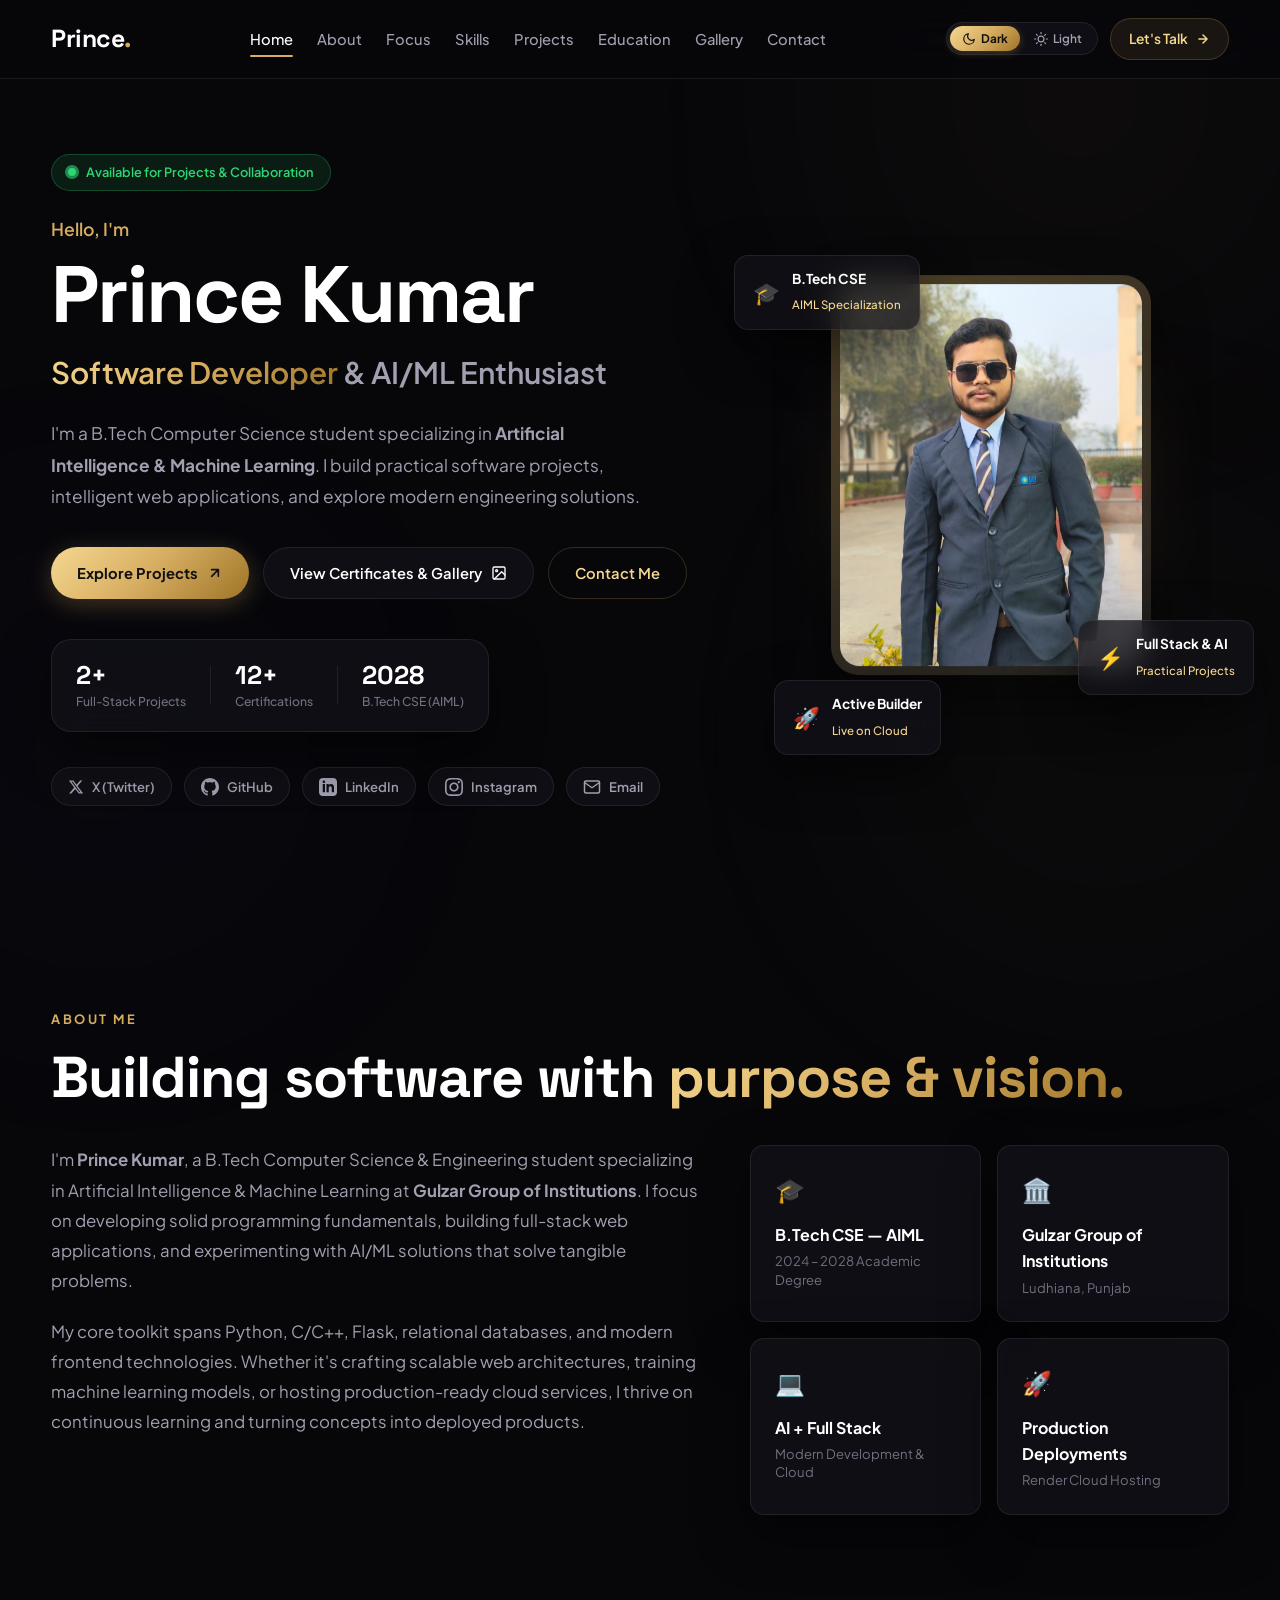
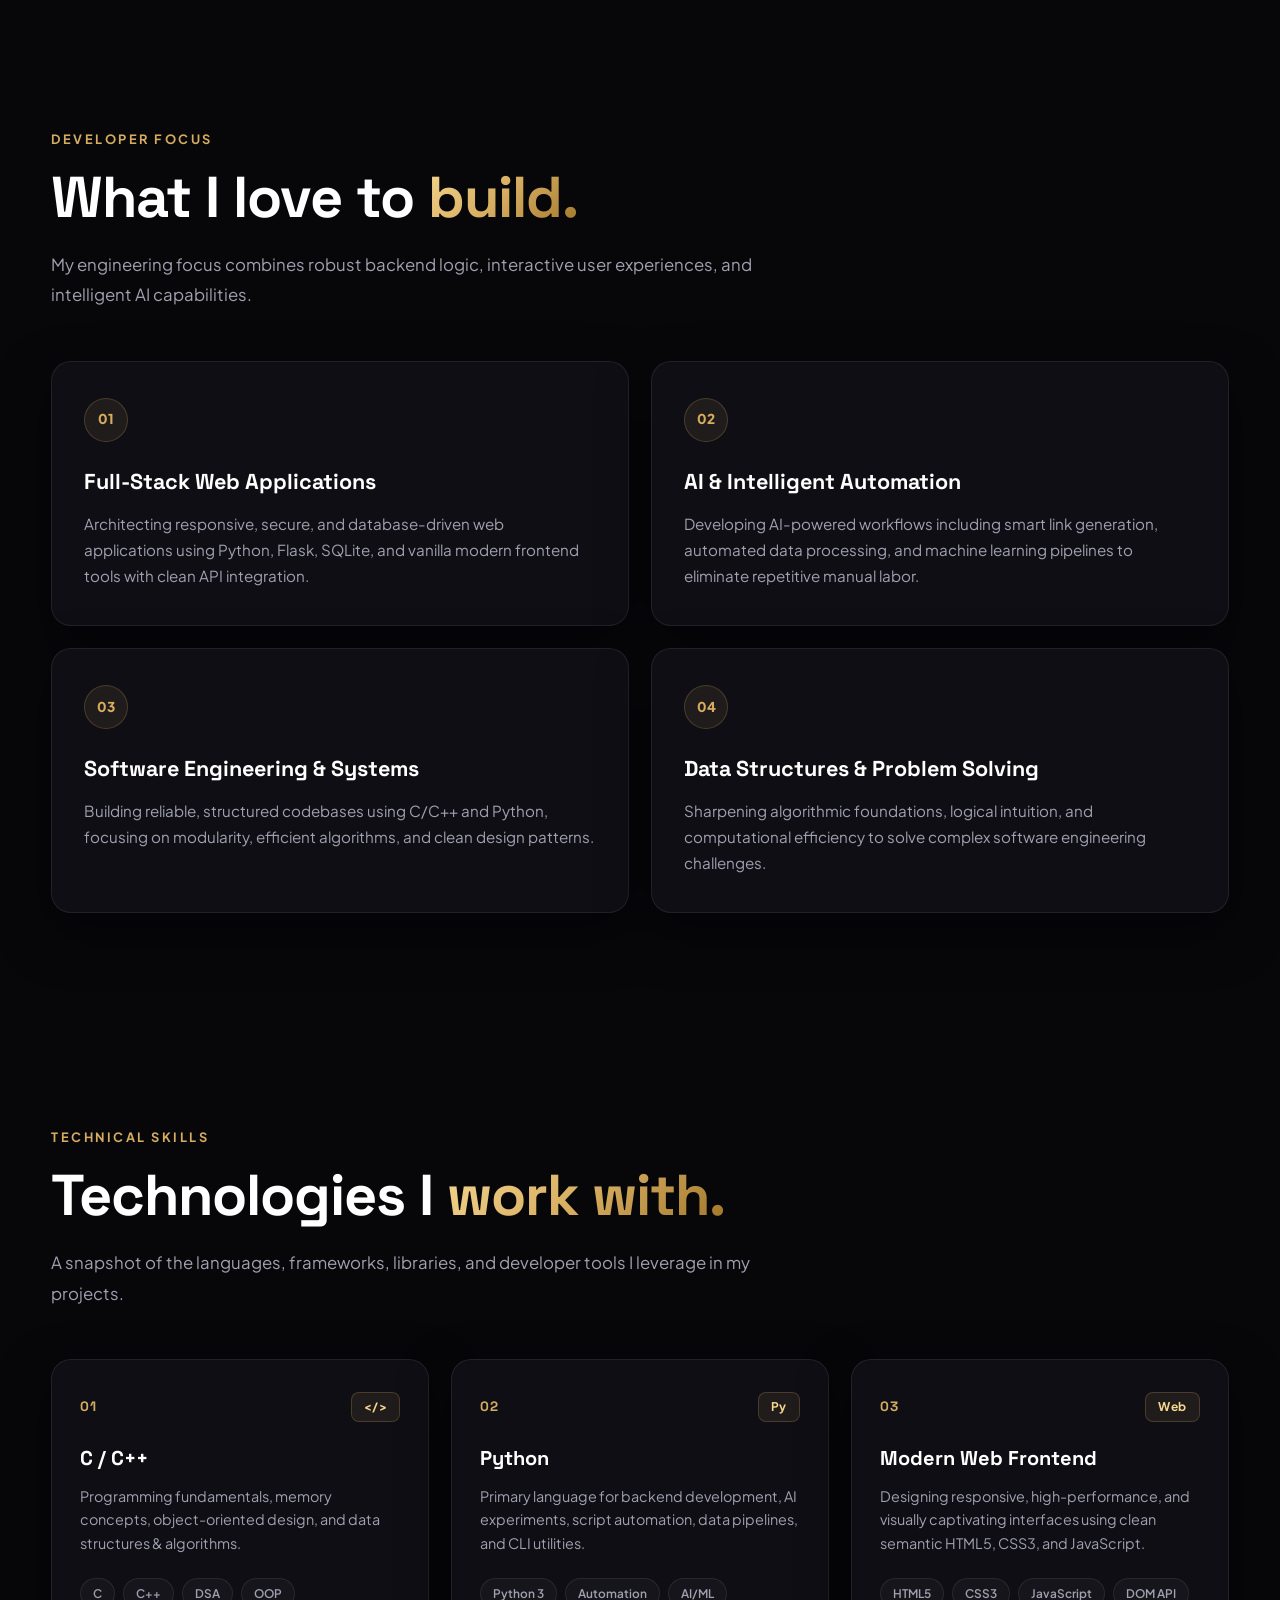
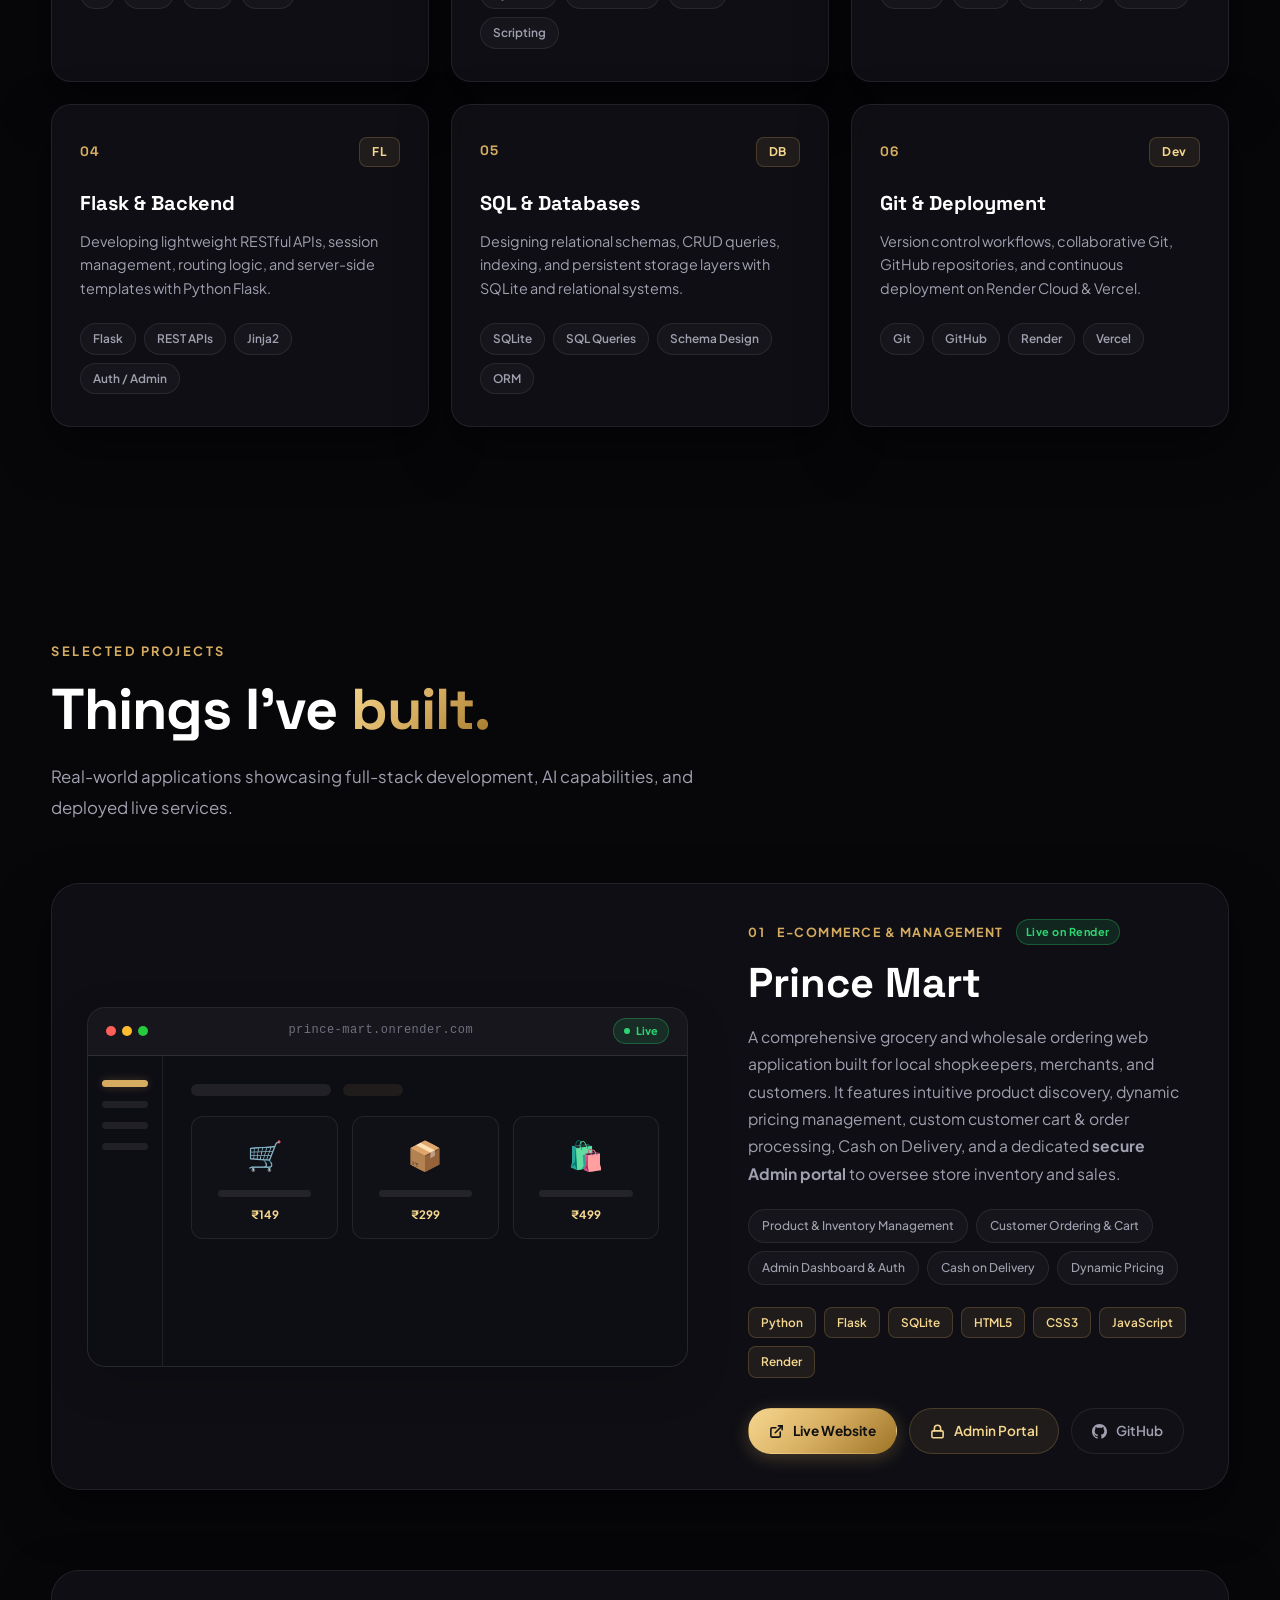
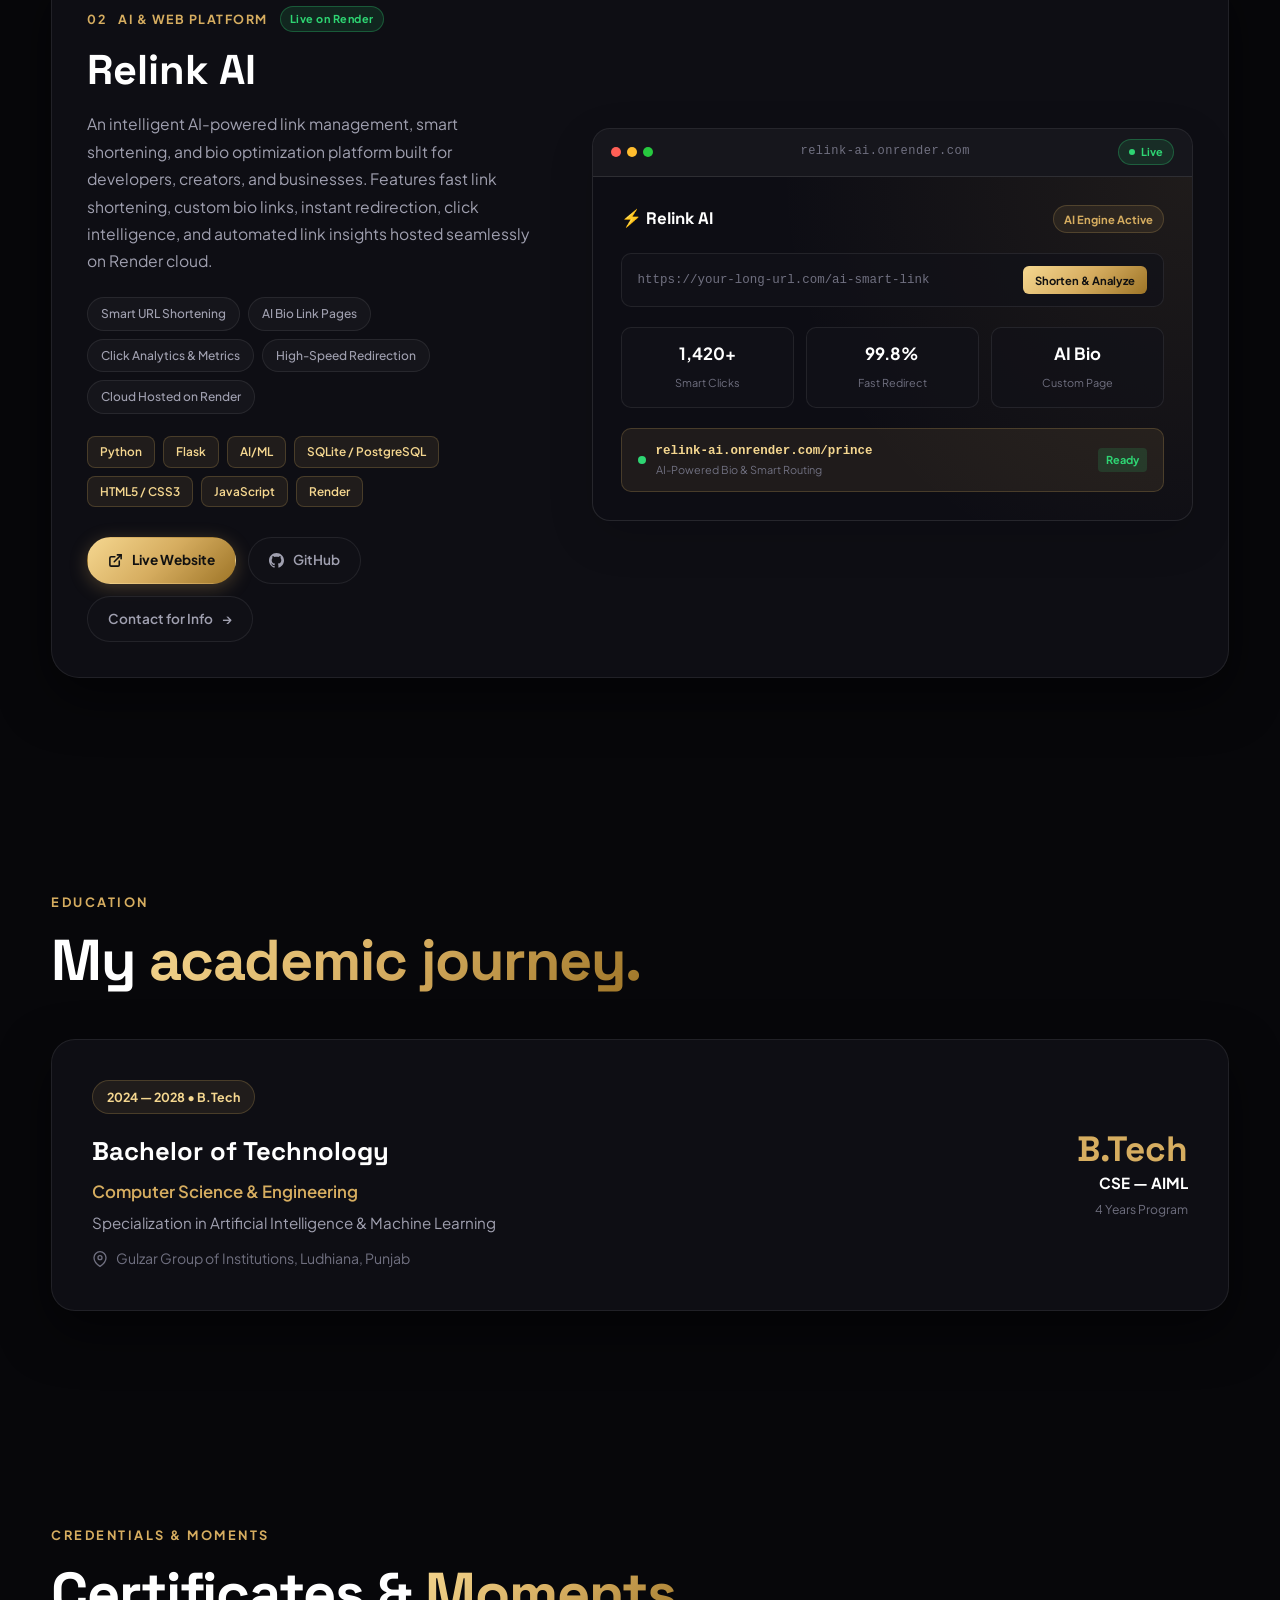
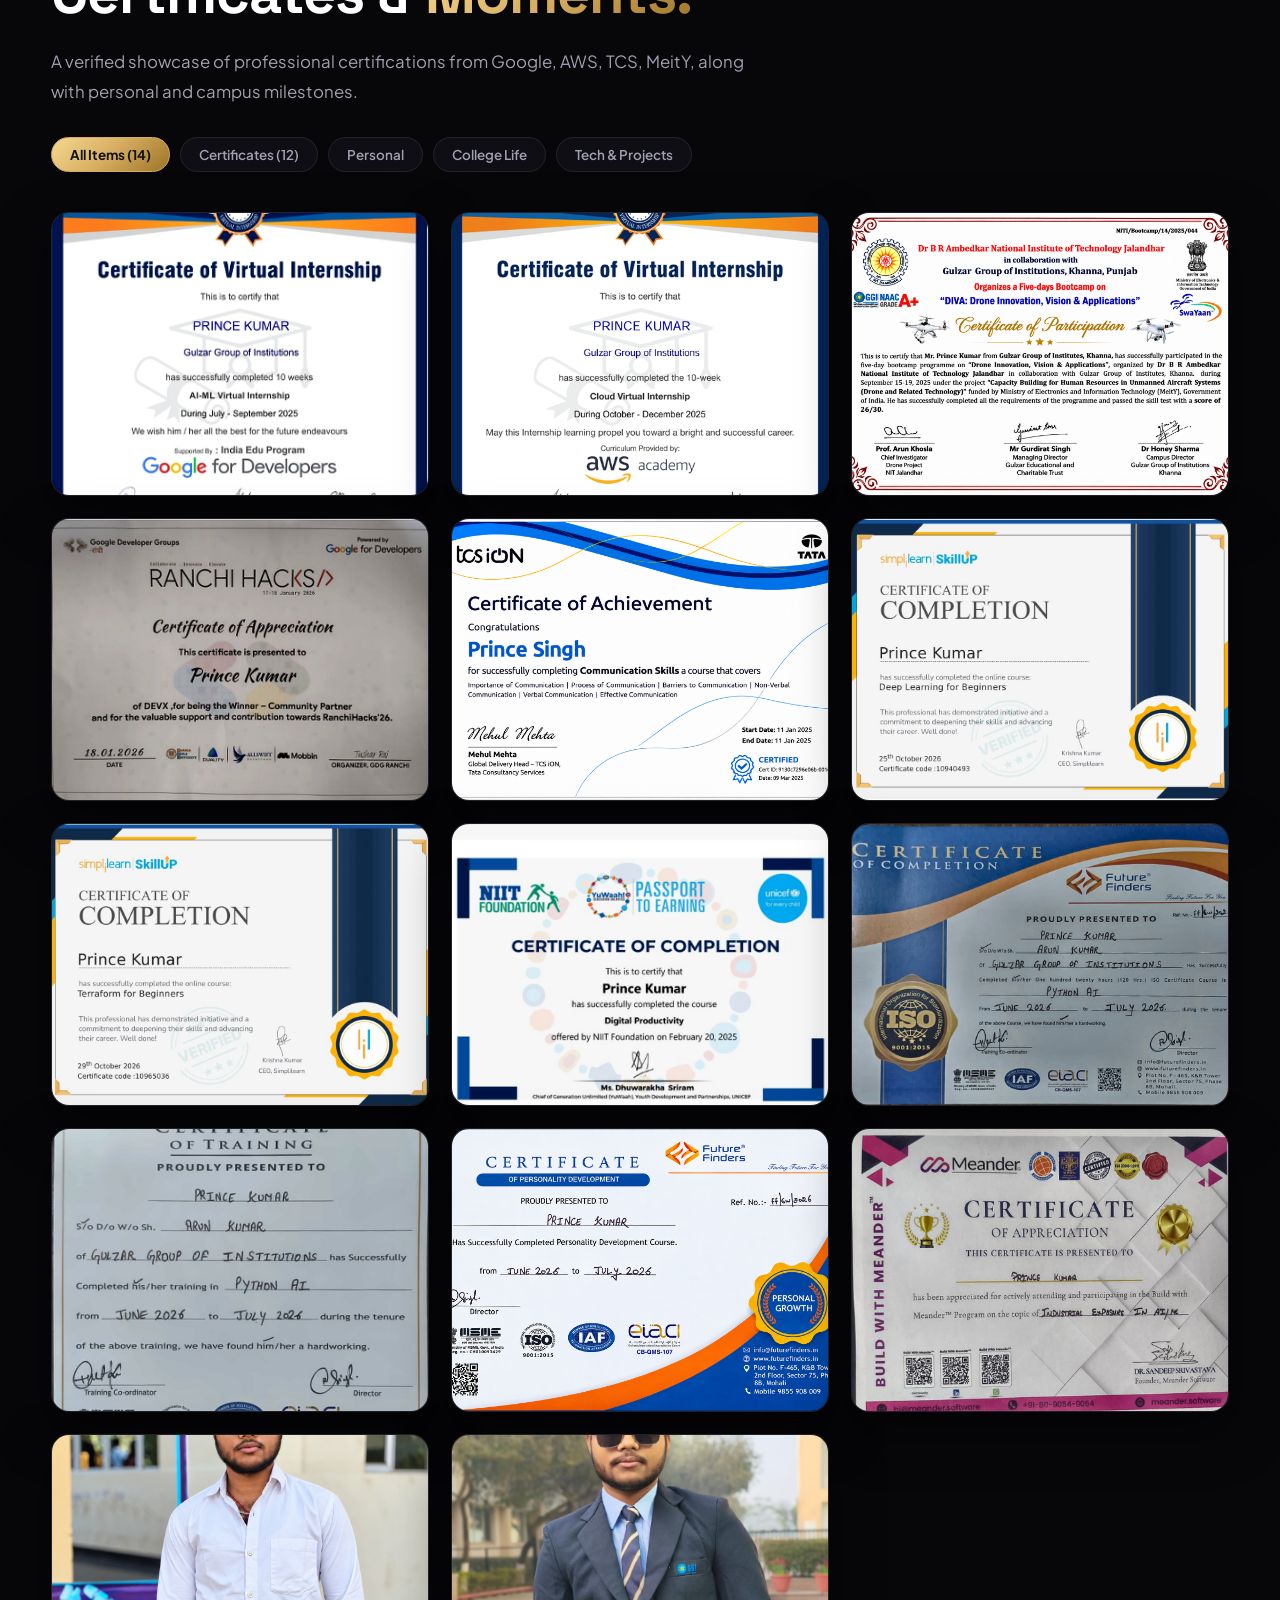
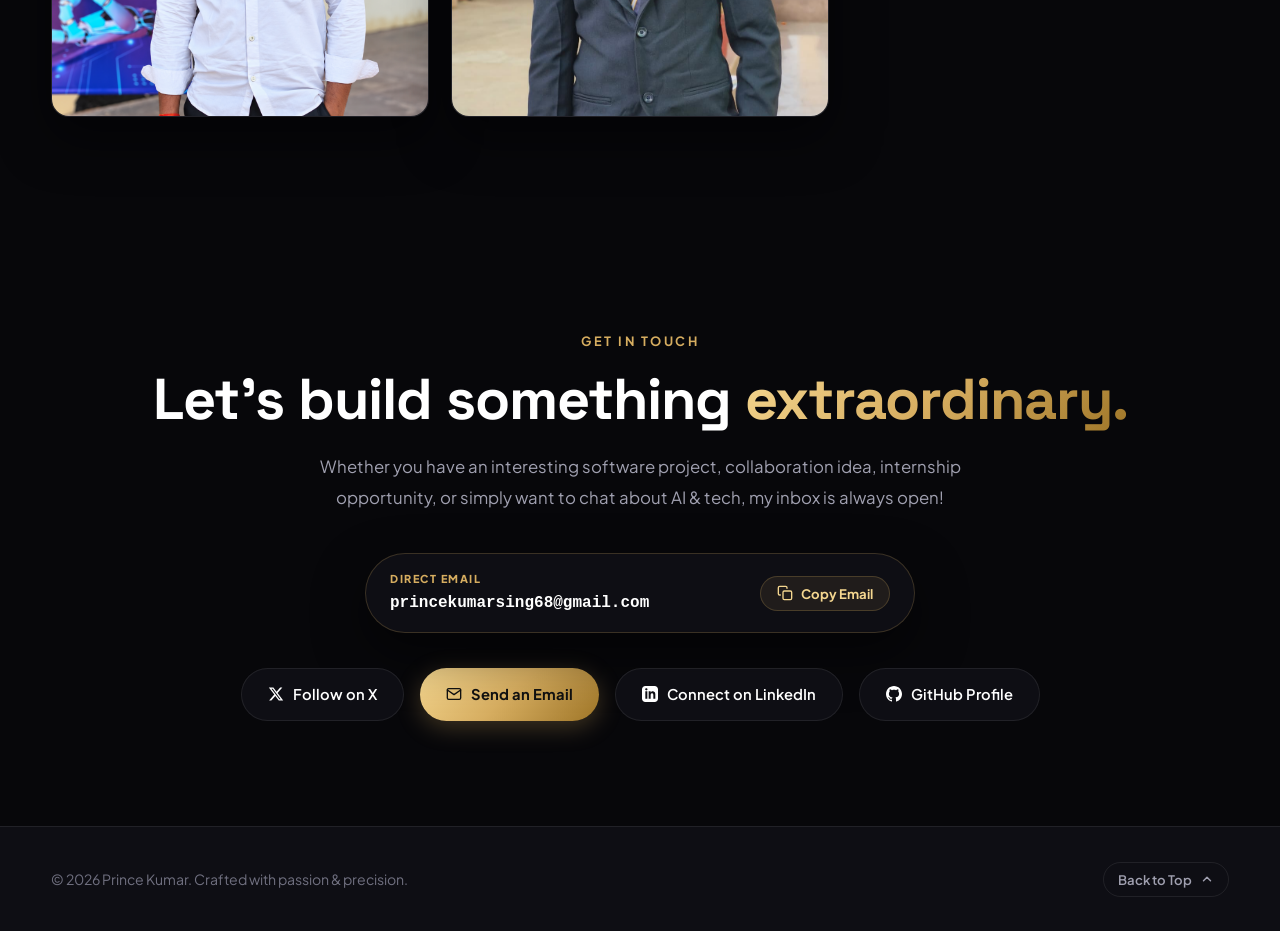
==== prince-portfolio/index.html @ 90526dca "feat: add 12 verified certificates to gallery under Certificates category and reposition gallery dir" ====
<!DOCTYPE html>
<html lang="en" data-theme="dark">

<head>
    <meta charset="UTF-8">
    <meta name="viewport" content="width=device-width, initial-scale=1.0">

    <title>Prince Kumar | Software Developer & AI/ML Enthusiast</title>

    <meta
        name="description"
        content="Prince Kumar — B.Tech CSE AIML student, software developer and AI/ML enthusiast building practical software solutions."
    >
    <meta name="author" content="Prince Kumar">

    <!-- Color Scheme Meta & Anti-FOUC Theme Script -->
    <meta name="color-scheme" content="light dark">
    <script>
        try {
            const savedTheme = localStorage.getItem("portfolio_theme") || "dark";
            document.documentElement.setAttribute("data-theme", savedTheme);
            const metaTheme = document.querySelector('meta[name="color-scheme"]');
            if (metaTheme) metaTheme.content = savedTheme;
        } catch (e) {}
    </script>

    <!-- Google Fonts -->
    <link rel="preconnect" href="https://fonts.googleapis.com">
    <link rel="preconnect" href="https://fonts.gstatic.com" crossorigin>
    <link href="https://fonts.googleapis.com/css2?family=Plus+Jakarta+Sans:wght@300;400;500;600;700;800&family=Space+Grotesk:wght@500;600;700&display=swap" rel="stylesheet">

    <link rel="stylesheet" href="style.css">
</head>

<body>

    <!-- ================= BACKGROUND AMBIENT GLOWS ================= -->
    <div class="ambient-glow glow-top" aria-hidden="true"></div>
    <div class="ambient-glow glow-middle" aria-hidden="true"></div>
    <div class="ambient-glow glow-bottom" aria-hidden="true"></div>

    <!-- ================= NAVBAR ================= -->
    <header class="navbar">
        <div class="container nav-container">
            <a href="#home" class="logo">
                Prince<span class="gold-dot">.</span>
            </a>

            <!-- NAV LINKS: Gallery right before Contact -->
            <nav class="nav-links" id="navLinks">
                <a href="#home" class="active">Home</a>
                <a href="#about">About</a>
                <a href="#focus">Focus</a>
                <a href="#skills">Skills</a>
                <a href="#projects">Projects</a>
                <a href="#education">Education</a>
                <a href="#gallery">Gallery</a>
                <a href="#contact">Contact</a>
            </nav>

            <div class="nav-actions">
                <!-- THEME SWITCHER (Dark & Light) -->
                <div class="theme-switcher" id="themeSwitcher" role="group" aria-label="Color theme switcher">
                    <button type="button" class="theme-btn active" id="darkThemeBtn" title="Switch to Dark Theme" aria-label="Dark theme">
                        <svg width="14" height="14" viewBox="0 0 24 24" fill="none" stroke="currentColor" stroke-width="2" stroke-linecap="round" stroke-linejoin="round"><path d="M21 12.79A9 9 0 1 1 11.21 3 7 7 0 0 0 21 12.79z"/></svg>
                        <span>Dark</span>
                    </button>
                    <button type="button" class="theme-btn" id="lightThemeBtn" title="Switch to Light Theme" aria-label="Light theme">
                        <svg width="14" height="14" viewBox="0 0 24 24" fill="none" stroke="currentColor" stroke-width="2" stroke-linecap="round" stroke-linejoin="round"><circle cx="12" cy="12" r="5"/><line x1="12" y1="1" x2="12" y2="3"/><line x1="12" y1="21" x2="12" y2="23"/><line x1="4.22" y1="4.22" x2="5.64" y2="5.64"/><line x1="18.36" y1="18.36" x2="19.78" y2="19.78"/><line x1="1" y1="12" x2="3" y2="12"/><line x1="21" y1="12" x2="23" y2="12"/><line x1="4.22" y1="19.78" x2="5.64" y2="18.36"/><line x1="18.36" y1="5.64" x2="19.78" y2="4.22"/></svg>
                        <span>Light</span>
                    </button>
                </div>

                <a href="#contact" class="nav-button">
                    <span>Let's Talk</span>
                    <svg width="14" height="14" viewBox="0 0 24 24" fill="none" stroke="currentColor" stroke-width="2.5" stroke-linecap="round" stroke-linejoin="round"><path d="M5 12h14M12 5l7 7-7 7"/></svg>
                </a>

                <button class="menu-button" id="menuButton" aria-label="Open Menu" type="button">
                    <span class="bar"></span>
                    <span class="bar"></span>
                    <span class="bar"></span>
                </button>
            </div>
        </div>
    </header>

    <!-- ================= MAIN ================= -->
    <main>

        <!-- ================= HERO ================= -->
        <section id="home" class="hero">
            <div class="container hero-container">

                <!-- HERO CONTENT -->
                <div class="hero-content">
                    <div class="hero-badge">
                        <span class="pulse-indicator"></span>
                        <span>Available for Projects & Collaboration</span>
                    </div>

                    <p class="hero-intro">Hello, I'm</p>

                    <h1 class="hero-name">
                        Prince Kumar
                    </h1>

                    <h2 class="hero-subtitle">
                        <span class="gradient-text">Software Developer</span>
                        & AI/ML Enthusiast
                    </h2>

                    <p class="hero-description">
                        I'm a B.Tech Computer Science student specializing in
                        <strong>Artificial Intelligence & Machine Learning</strong>.
                        I build practical software projects, intelligent web applications, and explore modern engineering solutions.
                    </p>

                    <div class="hero-buttons">
                        <a href="#projects" class="btn btn-primary">
                            <span>Explore Projects</span>
                            <svg width="16" height="16" viewBox="0 0 24 24" fill="none" stroke="currentColor" stroke-width="2.5" stroke-linecap="round" stroke-linejoin="round"><path d="M7 17L17 7M7 7h10v10"/></svg>
                        </a>

                        <a href="#gallery" class="btn btn-secondary">
                            <span>View Certificates & Gallery</span>
                            <svg width="16" height="16" viewBox="0 0 24 24" fill="none" stroke="currentColor" stroke-width="2" stroke-linecap="round" stroke-linejoin="round"><rect x="3" y="3" width="18" height="18" rx="2" ry="2"/><circle cx="8.5" cy="8.5" r="1.5"/><polyline points="21 15 16 10 5 21"/></svg>
                        </a>

                        <a href="#contact" class="btn btn-outline">
                            <span>Contact Me</span>
                        </a>
                    </div>

                    <!-- HERO STATS ROW -->
                    <div class="hero-stats">
                        <div class="stat-card">
                            <span class="stat-number">2+</span>
                            <span class="stat-label">Full-Stack Projects</span>
                        </div>
                        <div class="stat-divider"></div>
                        <div class="stat-card">
                            <span class="stat-number">12+</span>
                            <span class="stat-label">Certifications</span>
                        </div>
                        <div class="stat-divider"></div>
                        <div class="stat-card">
                            <span class="stat-number">2028</span>
                            <span class="stat-label">B.Tech CSE (AIML)</span>
                        </div>
                    </div>

                    <!-- SOCIAL LINKS (with X @Prince_240061) -->
                    <div class="social-links">
                        <a href="https://x.com/Prince_240061" target="_blank" rel="noopener noreferrer" aria-label="X Profile (@Prince_240061)">
                            <svg width="16" height="16" viewBox="0 0 24 24" fill="currentColor"><path d="M18.244 2.25h3.308l-7.227 8.26 8.502 11.24H16.17l-5.214-6.817L4.99 21.75H1.68l7.73-8.835L1.254 2.25H8.08l4.713 6.231zm-1.161 17.52h1.833L7.084 4.126H5.117z"/></svg>
                            <span>X (Twitter)</span>
                        </a>

                        <a href="https://github.com/princekumar0223" target="_blank" rel="noopener noreferrer" aria-label="GitHub Profile">
                            <svg width="18" height="18" viewBox="0 0 24 24" fill="currentColor"><path d="M12 0c-6.626 0-12 5.373-12 12 0 5.302 3.438 9.8 8.207 11.387.599.111.793-.261.793-.577v-2.234c-3.338.726-4.033-1.416-4.033-1.416-.546-1.387-1.333-1.756-1.333-1.756-1.089-.745.083-.729.083-.729 1.205.084 1.839 1.237 1.839 1.237 1.07 1.834 2.807 1.304 3.492.997.107-.775.418-1.305.762-1.604-2.665-.305-5.467-1.334-5.467-5.931 0-1.311.469-2.381 1.236-3.221-.124-.303-.535-1.524.117-3.176 0 0 1.008-.322 3.301 1.23.957-.266 1.983-.399 3.003-.404 1.02.005 2.047.138 3.006.404 2.291-1.552 3.297-1.23 3.297-1.23.653 1.653.242 2.874.118 3.176.77.84 1.235 1.911 1.235 3.221 0 4.609-2.807 5.624-5.479 5.921.43.372.823 1.102.823 2.222v3.293c0 .319.192.694.801.576 4.765-1.589 8.199-6.086 8.199-11.386 0-6.627-5.373-12-12-12z"/></svg>
                            <span>GitHub</span>
                        </a>

                        <a href="https://www.linkedin.com/in/prince302" target="_blank" rel="noopener noreferrer" aria-label="LinkedIn Profile">
                            <svg width="18" height="18" viewBox="0 0 24 24" fill="currentColor"><path d="M19 0h-14c-2.761 0-5 2.239-5 5v14c0 2.761 2.239 5 5 5h14c2.762 0 5-2.239 5-5v-14c0-2.761-2.238-5-5-5zm-11 19h-3v-11h3v11zm-1.5-12.268c-.966 0-1.75-.79-1.75-1.764s.784-1.764 1.75-1.764 1.75.79 1.75 1.764-.783 1.764-1.75 1.764zm13.5 12.268h-3v-5.604c0-3.368-4-3.113-4 0v5.604h-3v-11h3v1.765c1.396-2.586 7-2.777 7 2.476v6.759z"/></svg>
                            <span>LinkedIn</span>
                        </a>

                        <a href="https://www.instagram.com/hy_prince_kumar" target="_blank" rel="noopener noreferrer" aria-label="Instagram Profile">
                            <svg width="18" height="18" viewBox="0 0 24 24" fill="currentColor"><path d="M12 2.163c3.204 0 3.584.012 4.85.07 3.252.148 4.771 1.691 4.919 4.919.058 1.265.069 1.645.069 4.849 0 3.205-.012 3.584-.069 4.849-.149 3.225-1.664 4.771-4.919 4.919-1.266.058-1.644.07-4.85.07-3.204 0-3.584-.012-4.849-.07-3.26-.149-4.771-1.699-4.919-4.92-.058-1.265-.07-1.644-.07-4.849 0-3.204.013-3.583.07-4.849.149-3.227 1.664-4.771 4.919-4.919 1.266-.057 1.645-.069 4.849-.069zm0-2.163c-3.259 0-3.667.014-4.947.072-4.358.2-6.78 2.618-6.98 6.98-.059 1.281-.073 1.689-.073 4.948 0 3.259.014 3.668.072 4.948.2 4.358 2.618 6.78 6.98 6.98 1.281.058 1.689.072 4.948.072 3.259 0 3.668-.014 4.948-.072 4.354-.2 6.782-2.618 6.979-6.98.059-1.28.073-1.689.073-4.948 0-3.259-.014-3.667-.072-4.947-.196-4.354-2.617-6.78-6.979-6.98-1.281-.059-1.69-.073-4.949-.073zm0 5.838c-3.403 0-6.162 2.759-6.162 6.162s2.759 6.163 6.162 6.163 6.162-2.759 6.162-6.163c0-3.403-2.759-6.162-6.162-6.162zm0 10.162c-2.209 0-4-1.79-4-4 0-2.209 1.791-4 4-4s4 1.791 4 4c0 2.21-1.791 4-4 4zm6.406-11.845c-.796 0-1.441.645-1.441 1.44s.645 1.44 1.441 1.44c.795 0 1.439-.645 1.439-1.44s-.644-1.44-1.439-1.44z"/></svg>
                            <span>Instagram</span>
                        </a>

                        <a href="mailto:princekumarsing68@gmail.com" aria-label="Email Prince">
                            <svg width="18" height="18" viewBox="0 0 24 24" fill="none" stroke="currentColor" stroke-width="2" stroke-linecap="round" stroke-linejoin="round"><path d="M4 4h16c1.1 0 2 .9 2 2v12c0 1.1-.9 2-2 2H4c-1.1 0-2-.9-2-2V6c0-1.1.9-2 2-2z"/><polyline points="22,6 12,13 2,6"/></svg>
                            <span>Email</span>
                        </a>
                    </div>
                </div>

                <!-- HERO PROFILE VISUAL -->
                <div class="hero-visual">
                    <div class="profile-card">
                        <div class="profile-glow"></div>
                        <div class="profile-frame">
                            <img
                                src="assets/images/profile.jpg"
                                alt="Prince Kumar"
                                loading="eager"
                                class="profile-img"
                            >
                        </div>
                    </div>

                    <div class="floating-card card-one">
                        <span class="floating-icon">🎓</span>
                        <div>
                            <strong>B.Tech CSE</strong>
                            <small>AIML Specialization</small>
                        </div>
                    </div>

                    <div class="floating-card card-two">
                        <span class="floating-icon">⚡</span>
                        <div>
                            <strong>Full Stack & AI</strong>
                            <small>Practical Projects</small>
                        </div>
                    </div>

                    <div class="floating-card card-three">
                        <span class="floating-icon">🚀</span>
                        <div>
                            <strong>Active Builder</strong>
                            <small>Live on Cloud</small>
                        </div>
                    </div>
                </div>

            </div>
        </section>

        <!-- ================= ABOUT ================= -->
        <section id="about" class="section">
            <div class="container">
                <p class="section-label">ABOUT ME</p>
                <h2 class="section-title">
                    Building software with <span>purpose & vision.</span>
                </h2>

                <div class="about-grid">
                    <div class="about-text-content">
                        <p class="section-description">
                            I'm <strong>Prince Kumar</strong>, a B.Tech Computer Science & Engineering student specializing in
                            Artificial Intelligence & Machine Learning at <strong>Gulzar Group of Institutions</strong>.
                            I focus on developing solid programming fundamentals, building full-stack web applications, and experimenting with AI/ML solutions that solve tangible problems.
                        </p>

                        <p class="section-description about-second">
                            My core toolkit spans Python, C/C++, Flask, relational databases, and modern frontend technologies. Whether it's crafting scalable web architectures, training machine learning models, or hosting production-ready cloud services, I thrive on continuous learning and turning concepts into deployed products.
                        </p>
                    </div>

                    <div class="about-highlights">
                        <div class="highlight-card">
                            <div class="highlight-icon">🎓</div>
                            <strong>B.Tech CSE — AIML</strong>
                            <span>2024 – 2028 Academic Degree</span>
                        </div>

                        <div class="highlight-card">
                            <div class="highlight-icon">🏛️</div>
                            <strong>Gulzar Group of Institutions</strong>
                            <span>Ludhiana, Punjab</span>
                        </div>

                        <div class="highlight-card">
                            <div class="highlight-icon">💻</div>
                            <strong>AI + Full Stack</strong>
                            <span>Modern Development & Cloud</span>
                        </div>

                        <div class="highlight-card">
                            <div class="highlight-icon">🚀</div>
                            <strong>Production Deployments</strong>
                            <span>Render Cloud Hosting</span>
                        </div>
                    </div>
                </div>
            </div>
        </section>

        <!-- ================= DEVELOPER FOCUS ================= -->
        <section id="focus" class="section focus-section">
            <div class="container">
                <p class="section-label">DEVELOPER FOCUS</p>
                <h2 class="section-title">
                    What I love to <span>build.</span>
                </h2>
                <p class="section-description">
                    My engineering focus combines robust backend logic, interactive user experiences, and intelligent AI capabilities.
                </p>

                <div class="focus-grid">
                    <div class="focus-card">
                        <span class="focus-icon">01</span>
                        <h3>Full-Stack Web Applications</h3>
                        <p>
                            Architecting responsive, secure, and database-driven web applications using Python, Flask, SQLite, and vanilla modern frontend tools with clean API integration.
                        </p>
                    </div>

                    <div class="focus-card">
                        <span class="focus-icon">02</span>
                        <h3>AI & Intelligent Automation</h3>
                        <p>
                            Developing AI-powered workflows including smart link generation, automated data processing, and machine learning pipelines to eliminate repetitive manual labor.
                        </p>
                    </div>

                    <div class="focus-card">
                        <span class="focus-icon">03</span>
                        <h3>Software Engineering & Systems</h3>
                        <p>
                            Building reliable, structured codebases using C/C++ and Python, focusing on modularity, efficient algorithms, and clean design patterns.
                        </p>
                    </div>

                    <div class="focus-card">
                        <span class="focus-icon">04</span>
                        <h3>Data Structures & Problem Solving</h3>
                        <p>
                            Sharpening algorithmic foundations, logical intuition, and computational efficiency to solve complex software engineering challenges.
                        </p>
                    </div>
                </div>
            </div>
        </section>

        <!-- ================= SKILLS ================= -->
        <section id="skills" class="section">
            <div class="container">
                <p class="section-label">TECHNICAL SKILLS</p>
                <h2 class="section-title">
                    Technologies I <span>work with.</span>
                </h2>
                <p class="section-description">
                    A snapshot of the languages, frameworks, libraries, and developer tools I leverage in my projects.
                </p>

                <div class="skills-grid">
                    <!-- 01 -->
                    <div class="skill-card">
                        <div class="skill-top">
                            <div class="skill-number">01</div>
                            <span class="skill-symbol">&lt;/&gt;</span>
                        </div>
                        <h3>C / C++</h3>
                        <p>Programming fundamentals, memory concepts, object-oriented design, and data structures & algorithms.</p>
                        <div class="skill-tech">
                            <span>C</span>
                            <span>C++</span>
                            <span>DSA</span>
                            <span>OOP</span>
                        </div>
                    </div>

                    <!-- 02 -->
                    <div class="skill-card">
                        <div class="skill-top">
                            <div class="skill-number">02</div>
                            <span class="skill-symbol">Py</span>
                        </div>
                        <h3>Python</h3>
                        <p>Primary language for backend development, AI experiments, script automation, data pipelines, and CLI utilities.</p>
                        <div class="skill-tech">
                            <span>Python 3</span>
                            <span>Automation</span>
                            <span>AI/ML</span>
                            <span>Scripting</span>
                        </div>
                    </div>

                    <!-- 03 -->
                    <div class="skill-card">
                        <div class="skill-top">
                            <div class="skill-number">03</div>
                            <span class="skill-symbol">Web</span>
                        </div>
                        <h3>Modern Web Frontend</h3>
                        <p>Designing responsive, high-performance, and visually captivating interfaces using clean semantic HTML5, CSS3, and JavaScript.</p>
                        <div class="skill-tech">
                            <span>HTML5</span>
                            <span>CSS3</span>
                            <span>JavaScript</span>
                            <span>DOM API</span>
                        </div>
                    </div>

                    <!-- 04 -->
                    <div class="skill-card">
                        <div class="skill-top">
                            <div class="skill-number">04</div>
                            <span class="skill-symbol">FL</span>
                        </div>
                        <h3>Flask & Backend</h3>
                        <p>Developing lightweight RESTful APIs, session management, routing logic, and server-side templates with Python Flask.</p>
                        <div class="skill-tech">
                            <span>Flask</span>
                            <span>REST APIs</span>
                            <span>Jinja2</span>
                            <span>Auth / Admin</span>
                        </div>
                    </div>

                    <!-- 05 -->
                    <div class="skill-card">
                        <div class="skill-top">
                            <div class="skill-number">05</div>
                            <span class="skill-symbol">DB</span>
                        </div>
                        <h3>SQL & Databases</h3>
                        <p>Designing relational schemas, CRUD queries, indexing, and persistent storage layers with SQLite and relational systems.</p>
                        <div class="skill-tech">
                            <span>SQLite</span>
                            <span>SQL Queries</span>
                            <span>Schema Design</span>
                            <span>ORM</span>
                        </div>
                    </div>

                    <!-- 06 -->
                    <div class="skill-card">
                        <div class="skill-top">
                            <div class="skill-number">06</div>
                            <span class="skill-symbol">Dev</span>
                        </div>
                        <h3>Git & Deployment</h3>
                        <p>Version control workflows, collaborative Git, GitHub repositories, and continuous deployment on Render Cloud & Vercel.</p>
                        <div class="skill-tech">
                            <span>Git</span>
                            <span>GitHub</span>
                            <span>Render</span>
                            <span>Vercel</span>
                        </div>
                    </div>
                </div>
            </div>
        </section>

        <!-- ================= PROJECTS ================= -->
        <section id="projects" class="section projects-section">
            <div class="container">
                <p class="section-label">SELECTED PROJECTS</p>
                <h2 class="section-title">
                    Things I've <span>built.</span>
                </h2>
                <p class="section-description">
                    Real-world applications showcasing full-stack development, AI capabilities, and deployed live services.
                </p>

                <div class="projects-showcase">

                    <!-- ================= PROJECT 01: PRINCE MART ================= -->
                    <article class="project-feature">
                        <div class="project-visual">
                            <div class="project-window">
                                <div class="window-header">
                                    <div class="window-dots">
                                        <span></span>
                                        <span></span>
                                        <span></span>
                                    </div>
                                    <span class="window-title">prince-mart.onrender.com</span>
                                    <span class="live-pill">
                                        <span class="live-dot"></span> Live
                                    </span>
                                </div>

                                <div class="window-content ecom-mock">
                                    <div class="mock-sidebar">
                                        <span class="mock-line active"></span>
                                        <span class="mock-line"></span>
                                        <span class="mock-line"></span>
                                        <span class="mock-line"></span>
                                    </div>

                                    <div class="mock-main">
                                        <div class="mock-heading">
                                            <span></span>
                                            <span></span>
                                        </div>

                                        <div class="mock-products">
                                            <div class="mock-product">
                                                <div class="mock-img-placeholder">🛒</div>
                                                <span class="mock-item-bar"></span>
                                                <small class="mock-item-price">₹149</small>
                                            </div>
                                            <div class="mock-product">
                                                <div class="mock-img-placeholder">📦</div>
                                                <span class="mock-item-bar"></span>
                                                <small class="mock-item-price">₹299</small>
                                            </div>
                                            <div class="mock-product">
                                                <div class="mock-img-placeholder">🛍️</div>
                                                <span class="mock-item-bar"></span>
                                                <small class="mock-item-price">₹499</small>
                                            </div>
                                        </div>
                                    </div>
                                </div>
                            </div>
                        </div>

                        <div class="project-info">
                            <div class="project-meta">
                                <span>01</span>
                                <span>E-COMMERCE & MANAGEMENT</span>
                                <span class="project-badge-live">Live on Render</span>
                            </div>

                            <h3>Prince Mart</h3>

                            <p>
                                A comprehensive grocery and wholesale ordering web application built for local shopkeepers, merchants, and customers. It features intuitive product discovery, dynamic pricing management, custom customer cart & order processing, Cash on Delivery, and a dedicated <strong>secure Admin portal</strong> to oversee store inventory and sales.
                            </p>

                            <div class="project-features">
                                <span>Product & Inventory Management</span>
                                <span>Customer Ordering & Cart</span>
                                <span>Admin Dashboard & Auth</span>
                                <span>Cash on Delivery</span>
                                <span>Dynamic Pricing</span>
                            </div>

                            <div class="project-stack">
                                <span>Python</span>
                                <span>Flask</span>
                                <span>SQLite</span>
                                <span>HTML5</span>
                                <span>CSS3</span>
                                <span>JavaScript</span>
                                <span>Render</span>
                            </div>

                            <div class="project-actions">
                                <a
                                    href="https://prince-mart.onrender.com"
                                    target="_blank"
                                    rel="noopener noreferrer"
                                    class="project-action action-live"
                                    title="Open Prince Mart Store"
                                >
                                    <svg width="15" height="15" viewBox="0 0 24 24" fill="none" stroke="currentColor" stroke-width="2.5" stroke-linecap="round" stroke-linejoin="round"><path d="M18 13v6a2 2 0 0 1-2 2H5a2 2 0 0 1-2-2V8a2 2 0 0 1 2-2h6"/><polyline points="15 3 21 3 21 9"/><line x1="10" y1="14" x2="21" y2="3"/></svg>
                                    <span>Live Website</span>
                                </a>

                                <a
                                    href="https://prince-mart.onrender.com/admin/login"
                                    target="_blank"
                                    rel="noopener noreferrer"
                                    class="project-action action-admin"
                                    title="Open Admin Login Portal"
                                >
                                    <svg width="15" height="15" viewBox="0 0 24 24" fill="none" stroke="currentColor" stroke-width="2.5" stroke-linecap="round" stroke-linejoin="round"><rect x="3" y="11" width="18" height="11" rx="2" ry="2"/><path d="M7 11V7a5 5 0 0 1 10 0v4"/></svg>
                                    <span>Admin Portal</span>
                                </a>

                                <a
                                    href="https://github.com/princekumar0223"
                                    target="_blank"
                                    rel="noopener noreferrer"
                                    class="project-action"
                                    title="View Source on GitHub"
                                >
                                    <svg width="15" height="15" viewBox="0 0 24 24" fill="currentColor"><path d="M12 0c-6.626 0-12 5.373-12 12 0 5.302 3.438 9.8 8.207 11.387.599.111.793-.261.793-.577v-2.234c-3.338.726-4.033-1.416-4.033-1.416-.546-1.387-1.333-1.756-1.333-1.756-1.089-.745.083-.729.083-.729 1.205.084 1.839 1.237 1.839 1.237 1.07 1.834 2.807 1.304 3.492.997.107-.775.418-1.305.762-1.604-2.665-.305-5.467-1.334-5.467-5.931 0-1.311.469-2.381 1.236-3.221-.124-.303-.535-1.524.117-3.176 0 0 1.008-.322 3.301 1.23.957-.266 1.983-.399 3.003-.404 1.02.005 2.047.138 3.006.404 2.291-1.552 3.297-1.23 3.297-1.23.653 1.653.242 2.874.118 3.176.77.84 1.235 1.911 1.235 3.221 0 4.609-2.807 5.624-5.479 5.921.43.372.823 1.102.823 2.222v3.293c0 .319.192.694.801.576 4.765-1.589 8.199-6.086 8.199-11.386 0-6.627-5.373-12-12-12z"/></svg>
                                    <span>GitHub</span>
                                </a>
                            </div>
                        </div>
                    </article>

                    <!-- ================= PROJECT 02: RELINK AI ================= -->
                    <article class="project-feature reverse">
                        <div class="project-visual">
                            <div class="project-window ai-window">
                                <div class="window-header">
                                    <div class="window-dots">
                                        <span></span>
                                        <span></span>
                                        <span></span>
                                    </div>
                                    <span class="window-title">relink-ai.onrender.com</span>
                                    <span class="live-pill">
                                        <span class="live-dot"></span> Live
                                    </span>
                                </div>

                                <div class="window-content relink-mock">
                                    <div class="relink-header-mock">
                                        <span class="relink-logo">⚡ Relink AI</span>
                                        <span class="relink-chip">AI Engine Active</span>
                                    </div>

                                    <div class="relink-input-box">
                                        <span class="relink-input-placeholder">https://your-long-url.com/ai-smart-link</span>
                                        <span class="relink-action-badge">Shorten & Analyze</span>
                                    </div>

                                    <div class="relink-stats-row">
                                        <div class="relink-stat">
                                            <strong>1,420+</strong>
                                            <small>Smart Clicks</small>
                                        </div>
                                        <div class="relink-stat">
                                            <strong>99.8%</strong>
                                            <small>Fast Redirect</small>
                                        </div>
                                        <div class="relink-stat">
                                            <strong>AI Bio</strong>
                                            <small>Custom Page</small>
                                        </div>
                                    </div>

                                    <div class="relink-preview-card">
                                        <div class="relink-preview-left">
                                            <span class="relink-dot-status"></span>
                                            <div>
                                                <strong>relink-ai.onrender.com/prince</strong>
                                                <small>AI-Powered Bio & Smart Routing</small>
                                            </div>
                                        </div>
                                        <span class="relink-badge-copied">Ready</span>
                                    </div>
                                </div>
                            </div>
                        </div>

                        <div class="project-info">
                            <div class="project-meta">
                                <span>02</span>
                                <span>AI & WEB PLATFORM</span>
                                <span class="project-badge-live">Live on Render</span>
                            </div>

                            <h3>Relink AI</h3>

                            <p>
                                An intelligent AI-powered link management, smart shortening, and bio optimization platform built for developers, creators, and businesses. Features fast link shortening, custom bio links, instant redirection, click intelligence, and automated link insights hosted seamlessly on Render cloud.
                            </p>

                            <div class="project-features">
                                <span>Smart URL Shortening</span>
                                <span>AI Bio Link Pages</span>
                                <span>Click Analytics & Metrics</span>
                                <span>High-Speed Redirection</span>
                                <span>Cloud Hosted on Render</span>
                            </div>

                            <div class="project-stack">
                                <span>Python</span>
                                <span>Flask</span>
                                <span>AI/ML</span>
                                <span>SQLite / PostgreSQL</span>
                                <span>HTML5 / CSS3</span>
                                <span>JavaScript</span>
                                <span>Render</span>
                            </div>

                            <div class="project-actions">
                                <a
                                    href="https://relink-ai.onrender.com"
                                    target="_blank"
                                    rel="noopener noreferrer"
                                    class="project-action action-live"
                                    title="Open Relink AI Live Website"
                                >
                                    <svg width="15" height="15" viewBox="0 0 24 24" fill="none" stroke="currentColor" stroke-width="2.5" stroke-linecap="round" stroke-linejoin="round"><path d="M18 13v6a2 2 0 0 1-2 2H5a2 2 0 0 1-2-2V8a2 2 0 0 1 2-2h6"/><polyline points="15 3 21 3 21 9"/><line x1="10" y1="14" x2="21" y2="3"/></svg>
                                    <span>Live Website</span>
                                </a>

                                <a
                                    href="https://github.com/princekumar0223"
                                    target="_blank"
                                    rel="noopener noreferrer"
                                    class="project-action"
                                    title="View Source on GitHub"
                                >
                                    <svg width="15" height="15" viewBox="0 0 24 24" fill="currentColor"><path d="M12 0c-6.626 0-12 5.373-12 12 0 5.302 3.438 9.8 8.207 11.387.599.111.793-.261.793-.577v-2.234c-3.338.726-4.033-1.416-4.033-1.416-.546-1.387-1.333-1.756-1.333-1.756-1.089-.745.083-.729.083-.729 1.205.084 1.839 1.237 1.839 1.237 1.07 1.834 2.807 1.304 3.492.997.107-.775.418-1.305.762-1.604-2.665-.305-5.467-1.334-5.467-5.931 0-1.311.469-2.381 1.236-3.221-.124-.303-.535-1.524.117-3.176 0 0 1.008-.322 3.301 1.23.957-.266 1.983-.399 3.003-.404 1.02.005 2.047.138 3.006.404 2.291-1.552 3.297-1.23 3.297-1.23.653 1.653.242 2.874.118 3.176.77.84 1.235 1.911 1.235 3.221 0 4.609-2.807 5.624-5.479 5.921.43.372.823 1.102.823 2.222v3.293c0 .319.192.694.801.576 4.765-1.589 8.199-6.086 8.199-11.386 0-6.627-5.373-12-12-12z"/></svg>
                                    <span>GitHub</span>
                                </a>

                                <a href="#contact" class="project-action" title="Project Details">
                                    <span>Contact for Info</span>
                                    <span>→</span>
                                </a>
                            </div>
                        </div>
                    </article>

                </div>
            </div>
        </section>

        <!-- ================= EDUCATION ================= -->
        <section id="education" class="section">
            <div class="container">
                <p class="section-label">EDUCATION</p>
                <h2 class="section-title">
                    My <span>academic journey.</span>
                </h2>

                <div class="education-card">
                    <div class="education-main">
                        <span class="education-badge">2024 — 2028 • B.Tech</span>
                        <h3>Bachelor of Technology</h3>
                        <p class="education-program">Computer Science & Engineering</p>
                        <p class="education-spec">Specialization in Artificial Intelligence & Machine Learning</p>
                        <p class="education-institution">
                            <svg width="16" height="16" viewBox="0 0 24 24" fill="none" stroke="currentColor" stroke-width="2" stroke-linecap="round" stroke-linejoin="round"><path d="M21 10c0 7-9 13-9 13s-9-6-9-13a9 9 0 0 1 18 0z"/><circle cx="12" cy="10" r="3"/></svg>
                            Gulzar Group of Institutions, Ludhiana, Punjab
                        </p>
                    </div>

                    <div class="education-year">
                        <span class="edu-degree">B.Tech</span>
                        <span class="edu-branch">CSE — AIML</span>
                        <span class="edu-duration">4 Years Program</span>
                    </div>
                </div>
            </div>
        </section>

        <!-- ================= GALLERY & CERTIFICATES (Placed right above Contact!) ================= -->
        <section id="gallery" class="section gallery-section">
            <div class="container">
                <div class="gallery-header-row">
                    <div>
                        <p class="section-label">CREDENTIALS & MOMENTS</p>
                        <h2 class="section-title">
                            Certificates & <span>Moments.</span>
                        </h2>
                        <p class="section-description">
                            A verified showcase of professional certifications from Google, AWS, TCS, MeitY, along with personal and campus milestones.
                        </p>
                    </div>

                    <!-- Category filter pills with Certificates as prominent filter -->
                    <div class="gallery-filters" id="galleryFilters">
                        <button type="button" class="filter-btn active" data-filter="all">All Items (<span id="countAll">0</span>)</button>
                        <button type="button" class="filter-btn" data-filter="Certificates">Certificates (<span id="countCert">0</span>)</button>
                        <button type="button" class="filter-btn" data-filter="Personal">Personal</button>
                        <button type="button" class="filter-btn" data-filter="College Life">College Life</button>
                        <button type="button" class="filter-btn" data-filter="Tech & Hackathons">Tech & Projects</button>
                    </div>
                </div>

                <!-- GALLERY GRID (Rendered from gallery-data.js) -->
                <div class="gallery-grid" id="galleryGrid">
                    <!-- Populated dynamically via script.js from gallery-data.js -->
                </div>
            </div>
        </section>

        <!-- LIGHTBOX MODAL (Native Dialog adhering to Modern Web Guidance) -->
        <dialog id="galleryModal" class="gallery-modal" closedby="any" aria-label="Photo Lightbox">
            <div class="modal-card">
                <button type="button" class="modal-close" id="modalCloseBtn" aria-label="Close dialog">✕</button>
                <div class="modal-img-container">
                    <img id="modalImg" src="" alt="Full size photo preview">
                </div>
                <div class="modal-footer">
                    <div>
                        <h4 id="modalCaption">Memory Caption</h4>
                        <span id="modalMeta" class="modal-meta">Category • Date</span>
                    </div>
                    <div class="modal-actions">
                        <a id="modalDownloadBtn" href="" download="prince-certificate-photo.jpg" class="modal-action-btn" title="Download Image">
                            <svg width="16" height="16" viewBox="0 0 24 24" fill="none" stroke="currentColor" stroke-width="2" stroke-linecap="round" stroke-linejoin="round"><path d="M21 15v4a2 2 0 0 1-2 2H5a2 2 0 0 1-2-2v-4"/><polyline points="7 10 12 15 17 10"/><line x1="12" y1="15" x2="12" y2="3"/></svg>
                        </a>
                    </div>
                </div>
            </div>
        </dialog>

        <!-- ================= CONTACT ================= -->
        <section id="contact" class="section contact-section">
            <div class="container">
                <p class="section-label">GET IN TOUCH</p>
                <h2 class="section-title">
                    Let's build something <span>extraordinary.</span>
                </h2>
                <p class="section-description">
                    Whether you have an interesting software project, collaboration idea, internship opportunity, or simply want to chat about AI & tech, my inbox is always open!
                </p>

                <!-- INTERACTIVE EMAIL CARD -->
                <div class="contact-email-box">
                    <div class="email-info">
                        <span class="email-label">DIRECT EMAIL</span>
                        <a href="mailto:princekumarsing68@gmail.com" class="email-address">princekumarsing68@gmail.com</a>
                    </div>
                    <button type="button" class="copy-email-btn" id="copyEmailBtn" title="Copy email address to clipboard">
                        <svg class="copy-icon" width="16" height="16" viewBox="0 0 24 24" fill="none" stroke="currentColor" stroke-width="2" stroke-linecap="round" stroke-linejoin="round"><rect x="9" y="9" width="13" height="13" rx="2" ry="2"/><path d="M5 15H4a2 2 0 0 1-2-2V4a2 2 0 0 1 2-2h9a2 2 0 0 1 2 2v1"/></svg>
                        <span class="copy-text">Copy Email</span>
                    </button>
                </div>

                <div class="contact-buttons">
                    <a href="https://x.com/Prince_240061" target="_blank" rel="noopener noreferrer" class="btn btn-secondary" title="Follow Prince on X">
                        <svg width="16" height="16" viewBox="0 0 24 24" fill="currentColor"><path d="M18.244 2.25h3.308l-7.227 8.26 8.502 11.24H16.17l-5.214-6.817L4.99 21.75H1.68l7.73-8.835L1.254 2.25H8.08l4.713 6.231zm-1.161 17.52h1.833L7.084 4.126H5.117z"/></svg>
                        <span>Follow on X</span>
                    </a>

                    <a href="mailto:princekumarsing68@gmail.com" class="btn btn-primary">
                        <svg width="16" height="16" viewBox="0 0 24 24" fill="none" stroke="currentColor" stroke-width="2" stroke-linecap="round" stroke-linejoin="round"><path d="M4 4h16c1.1 0 2 .9 2 2v12c0 1.1-.9 2-2 2H4c-1.1 0-2-.9-2-2V6c0-1.1.9-2 2-2z"/><polyline points="22,6 12,13 2,6"/></svg>
                        <span>Send an Email</span>
                    </a>

                    <a href="https://www.linkedin.com/in/prince302" target="_blank" rel="noopener noreferrer" class="btn btn-secondary">
                        <svg width="16" height="16" viewBox="0 0 24 24" fill="currentColor"><path d="M19 0h-14c-2.761 0-5 2.239-5 5v14c0 2.761 2.239 5 5 5h14c2.762 0 5-2.239 5-5v-14c0-2.761-2.238-5-5-5zm-11 19h-3v-11h3v11zm-1.5-12.268c-.966 0-1.75-.79-1.75-1.764s.784-1.764 1.75-1.764 1.75.79 1.75 1.764-.783 1.764-1.75 1.764zm13.5 12.268h-3v-5.604c0-3.368-4-3.113-4 0v5.604h-3v-11h3v1.765c1.396-2.586 7-2.777 7 2.476v6.759z"/></svg>
                        <span>Connect on LinkedIn</span>
                    </a>

                    <a href="https://github.com/princekumar0223" target="_blank" rel="noopener noreferrer" class="btn btn-secondary">
                        <svg width="16" height="16" viewBox="0 0 24 24" fill="currentColor"><path d="M12 0c-6.626 0-12 5.373-12 12 0 5.302 3.438 9.8 8.207 11.387.599.111.793-.261.793-.577v-2.234c-3.338.726-4.033-1.416-4.033-1.416-.546-1.387-1.333-1.756-1.333-1.756-1.089-.745.083-.729.083-.729 1.205.084 1.839 1.237 1.839 1.237 1.07 1.834 2.807 1.304 3.492.997.107-.775.418-1.305.762-1.604-2.665-.305-5.467-1.334-5.467-5.931 0-1.311.469-2.381 1.236-3.221-.124-.303-.535-1.524.117-3.176 0 0 1.008-.322 3.301 1.23.957-.266 1.983-.399 3.003-.404 1.02.005 2.047.138 3.006.404 2.291-1.552 3.297-1.23 3.297-1.23.653 1.653.242 2.874.118 3.176.77.84 1.235 1.911 1.235 3.221 0 4.609-2.807 5.624-5.479 5.921.43.372.823 1.102.823 2.222v3.293c0 .319.192.694.801.576 4.765-1.589 8.199-6.086 8.199-11.386 0-6.627-5.373-12-12-12z"/></svg>
                        <span>GitHub Profile</span>
                    </a>
                </div>
            </div>
        </section>

    </main>

    <!-- ================= FOOTER ================= -->
    <footer class="footer">
        <div class="container footer-container">
            <p class="copyright-text">
                © <span id="currentYear">2026</span> Prince Kumar. Crafted with passion & precision.
            </p>
            <a href="#home" class="back-to-top" aria-label="Back to Top">
                <span>Back to Top</span>
                <svg width="14" height="14" viewBox="0 0 24 24" fill="none" stroke="currentColor" stroke-width="2.5" stroke-linecap="round" stroke-linejoin="round"><path d="M18 15l-6-6-6 6"/></svg>
            </a>
        </div>
    </footer>

    <!-- TOAST NOTIFICATION CONTAINER -->
    <div id="toastContainer" class="toast-container" aria-live="polite"></div>

    <!-- GALLERY DATA & INTERACTIVE SCRIPT -->
    <script src="gallery-data.js"></script>
    <script src="script.js"></script>

</body>

</html>
---- prince-portfolio/style.css ----
/* =========================================================
   PRINCE KUMAR PORTFOLIO — PREMIUM DUAL THEME (DARK & LIGHT)
   Modern, Sleek, Fully Responsive & Clean UI
   ========================================================= */

/* ================= ROOT VARIABLES ================= */
:root {
    color-scheme: light dark;

    /* Base Dark Theme (Default) */
    --bg: #07070a;
    --bg-secondary: #0c0c12;
    --bg-card: rgba(18, 18, 24, 0.75);
    --bg-card-hover: rgba(26, 26, 36, 0.9);
    --bg-glass: rgba(255, 255, 255, 0.03);

    --gold: #d6ad60;
    --gold-light: #f5d790;
    --gold-dark: #b88a38;
    --gold-gradient: linear-gradient(135deg, #f5d790 0%, #d6ad60 50%, #9e7527 100%);
    --gold-glow: rgba(214, 173, 96, 0.28);
    --gold-soft: rgba(214, 173, 96, 0.09);

    --white: #ffffff;
    --text-primary: #f0f0f5;
    --text-secondary: #a0a0b0;
    --text-muted: #707080;

    --border: rgba(255, 255, 255, 0.08);
    --border-hover: rgba(214, 173, 96, 0.35);
    --border-gold: rgba(214, 173, 96, 0.22);

    --window-bg: #0d0d14;
    --window-header: rgba(255, 255, 255, 0.035);
    --window-border: rgba(255, 255, 255, 0.1);

    --navbar-bg: rgba(7, 7, 10, 0.82);
    --navbar-scrolled: rgba(7, 7, 10, 0.94);

    --card-shadow: 0 20px 50px rgba(0, 0, 0, 0.5);
    --ambient-opacity: 0.45;

    --font-heading: 'Space Grotesk', -apple-system, BlinkMacSystemFont, sans-serif;
    --font-body: 'Plus Jakarta Sans', -apple-system, BlinkMacSystemFont, 'Segoe UI', Roboto, sans-serif;

    --container-max: 1200px;
    --radius-sm: 8px;
    --radius-md: 14px;
    --radius-lg: 20px;
    --radius-full: 9999px;

    --transition: 0.3s cubic-bezier(0.16, 1, 0.3, 1);
    --transition-slow: 0.5s cubic-bezier(0.16, 1, 0.3, 1);
}

/* ================= LIGHT THEME OVERRIDES ================= */
:root[data-theme="light"],
:root:has(> head > meta[name="color-scheme"][content="light"]) {
    color-scheme: light;

    --bg: #f6f8fc;
    --bg-secondary: #ffffff;
    --bg-card: rgba(255, 255, 255, 0.88);
    --bg-card-hover: #ffffff;
    --bg-glass: rgba(0, 0, 0, 0.02);

    --gold: #b3852d;
    --gold-light: #8e6518;
    --gold-dark: #7a5410;
    --gold-gradient: linear-gradient(135deg, #c99839 0%, #b3852d 50%, #8e6518 100%);
    --gold-glow: rgba(179, 133, 45, 0.22);
    --gold-soft: rgba(179, 133, 45, 0.1);

    --white: #111318;
    --text-primary: #12141a;
    --text-secondary: #4e5263;
    --text-muted: #74788c;

    --border: rgba(0, 0, 0, 0.08);
    --border-hover: rgba(179, 133, 45, 0.4);
    --border-gold: rgba(179, 133, 45, 0.28);

    --window-bg: #ffffff;
    --window-header: rgba(0, 0, 0, 0.035);
    --window-border: rgba(0, 0, 0, 0.08);

    --navbar-bg: rgba(246, 248, 252, 0.85);
    --navbar-scrolled: rgba(246, 248, 252, 0.96);

    --card-shadow: 0 14px 38px rgba(0, 0, 0, 0.06);
    --ambient-opacity: 0.2;
}

/* ================= RESET & BASE ================= */
*,
*::before,
*::after {
    margin: 0;
    padding: 0;
    box-sizing: border-box;
}

html {
    scroll-behavior: smooth;
    scroll-padding-top: 86px;
}

body {
    background-color: var(--bg);
    color: var(--text-primary);
    font-family: var(--font-body);
    font-size: 16px;
    line-height: 1.65;
    overflow-x: hidden;
    position: relative;
    min-height: 100vh;
    -webkit-font-smoothing: antialiased;
    -moz-osx-font-smoothing: grayscale;
    transition: background-color 0.35s ease, color 0.35s ease;
}

a {
    color: inherit;
    text-decoration: none;
    transition: var(--transition);
}

button {
    font-family: inherit;
    cursor: pointer;
    border: none;
    background: none;
    outline: none;
}

img {
    max-width: 100%;
    display: block;
}

/* ================= AMBIENT BACKGROUND GLOWS ================= */
.ambient-glow {
    position: fixed;
    pointer-events: none;
    z-index: 0;
    border-radius: 50%;
    filter: blur(140px);
    opacity: var(--ambient-opacity);
    transition: opacity 0.4s ease;
}

.glow-top {
    width: 600px;
    height: 600px;
    top: -200px;
    right: -100px;
    background: radial-gradient(circle, rgba(214, 173, 96, 0.22) 0%, transparent 70%);
}

.glow-middle {
    width: 700px;
    height: 700px;
    top: 45%;
    left: -250px;
    background: radial-gradient(circle, rgba(160, 110, 240, 0.1) 0%, transparent 70%);
}

.glow-bottom {
    width: 650px;
    height: 650px;
    bottom: -150px;
    right: -150px;
    background: radial-gradient(circle, rgba(214, 173, 96, 0.16) 0%, transparent 70%);
}

/* ================= LAYOUT CONTAINER ================= */
.container {
    width: min(92%, var(--container-max));
    margin: 0 auto;
    position: relative;
    z-index: 1;
}

.section {
    padding: 105px 0;
    position: relative;
    z-index: 1;
}

.section-label {
    display: inline-block;
    color: var(--gold);
    font-size: 0.8rem;
    font-weight: 700;
    letter-spacing: 2.5px;
    text-transform: uppercase;
    margin-bottom: 14px;
}

.section-title {
    font-family: var(--font-heading);
    color: var(--white);
    font-size: clamp(2.2rem, 4.5vw, 3.6rem);
    font-weight: 700;
    line-height: 1.15;
    letter-spacing: -1px;
    margin-bottom: 20px;
}

.section-title span {
    background: var(--gold-gradient);
    -webkit-background-clip: text;
    -webkit-text-fill-color: transparent;
}

.section-description {
    max-width: 720px;
    color: var(--text-secondary);
    font-size: 1.05rem;
    line-height: 1.8;
}

/* ================= GRADIENTS & UTILITIES ================= */
.gradient-text {
    background: var(--gold-gradient);
    -webkit-background-clip: text;
    -webkit-text-fill-color: transparent;
}

.gold-dot {
    color: var(--gold);
}

/* ================= NAVBAR ================= */
.navbar {
    position: fixed;
    top: 0;
    left: 0;
    width: 100%;
    z-index: 1000;
    background: var(--navbar-bg);
    backdrop-filter: blur(20px);
    -webkit-backdrop-filter: blur(20px);
    border-bottom: 1px solid var(--border);
    transition: background 0.3s ease, border-color 0.3s ease;
}

.nav-container {
    min-height: 78px;
    display: flex;
    align-items: center;
    justify-content: space-between;
}

.logo {
    font-family: var(--font-heading);
    font-size: 1.55rem;
    font-weight: 700;
    letter-spacing: -0.5px;
    color: var(--white);
    display: flex;
    align-items: center;
}

.logo span {
    color: var(--gold);
}

.nav-links {
    display: flex;
    align-items: center;
    gap: 24px;
}

.nav-links a {
    color: var(--text-secondary);
    font-size: 0.92rem;
    font-weight: 500;
    position: relative;
    padding: 6px 0;
    transition: color 0.25s ease;
}

.nav-links a:hover,
.nav-links a.active {
    color: var(--white);
}

.nav-links a::after {
    content: '';
    position: absolute;
    bottom: 0;
    left: 0;
    width: 0;
    height: 2px;
    background: var(--gold);
    border-radius: 2px;
    transition: width 0.3s cubic-bezier(0.16, 1, 0.3, 1);
}

.nav-links a.active::after,
.nav-links a:hover::after {
    width: 100%;
}

.nav-actions {
    display: flex;
    align-items: center;
    gap: 12px;
}

/* THEME SWITCHER */
.theme-switcher {
    display: inline-flex;
    align-items: center;
    background: var(--bg-card);
    border: 1px solid var(--border);
    border-radius: var(--radius-full);
    padding: 3px;
    gap: 2px;
}

.theme-btn {
    display: inline-flex;
    align-items: center;
    gap: 5px;
    padding: 5px 12px;
    border-radius: var(--radius-full);
    font-size: 0.74rem;
    font-weight: 600;
    color: var(--text-secondary);
    transition: var(--transition);
}

.theme-btn:hover {
    color: var(--text-primary);
}

.theme-btn.active {
    background: var(--gold-gradient);
    color: #111;
    font-weight: 700;
    box-shadow: 0 2px 8px var(--gold-glow);
}

.nav-button {
    display: inline-flex;
    align-items: center;
    gap: 8px;
    padding: 9px 18px;
    background: var(--gold-soft);
    border: 1px solid var(--border-gold);
    color: var(--gold-light);
    font-size: 0.86rem;
    font-weight: 600;
    border-radius: var(--radius-full);
    transition: var(--transition);
}

.nav-button:hover {
    background: var(--gold);
    color: #111;
    border-color: var(--gold);
    box-shadow: 0 0 20px var(--gold-glow);
    transform: translateY(-2px);
}

.menu-button {
    display: none;
    width: 40px;
    height: 40px;
    border-radius: var(--radius-sm);
    border: 1px solid var(--border);
    background: var(--bg-card);
    color: var(--text-primary);
    position: relative;
}

.menu-button .bar {
    display: block;
    width: 20px;
    height: 2px;
    background: var(--white);
    margin: 5px auto;
    transition: var(--transition);
    border-radius: 2px;
}

.menu-button.open .bar:nth-child(1) {
    transform: translateY(7px) rotate(45deg);
}

.menu-button.open .bar:nth-child(2) {
    opacity: 0;
}

.menu-button.open .bar:nth-child(3) {
    transform: translateY(-7px) rotate(-45deg);
}

/* ================= BUTTONS ================= */
.btn {
    display: inline-flex;
    align-items: center;
    justify-content: center;
    gap: 9px;
    padding: 13px 26px;
    border-radius: var(--radius-full);
    font-size: 0.92rem;
    font-weight: 600;
    transition: var(--transition);
    white-space: nowrap;
}

.btn-primary {
    background: var(--gold-gradient);
    color: #111;
    font-weight: 700;
    box-shadow: 0 6px 25px var(--gold-glow);
}

.btn-primary:hover {
    transform: translateY(-2px);
    box-shadow: 0 10px 32px var(--gold-glow);
    filter: brightness(1.08);
}

.btn-secondary {
    background: var(--bg-card);
    color: var(--white);
    border: 1px solid var(--border);
    backdrop-filter: blur(10px);
}

.btn-secondary:hover {
    border-color: var(--border-gold);
    background: var(--bg-card-hover);
    transform: translateY(-2px);
}

.btn-outline {
    background: transparent;
    color: var(--gold-light);
    border: 1px solid var(--border-gold);
}

.btn-outline:hover {
    background: var(--gold-soft);
    border-color: var(--gold);
    transform: translateY(-2px);
}

/* ================= HERO SECTION ================= */
.hero {
    min-height: 100vh;
    padding: 150px 0 90px;
    display: flex;
    align-items: center;
    position: relative;
}

.hero-container {
    display: grid;
    grid-template-columns: 1.15fr 0.85fr;
    align-items: center;
    gap: 60px;
}

.hero-badge {
    display: inline-flex;
    align-items: center;
    gap: 10px;
    padding: 7px 16px;
    background: rgba(46, 213, 115, 0.1);
    border: 1px solid rgba(46, 213, 115, 0.25);
    border-radius: var(--radius-full);
    color: #2ed573;
    font-size: 0.8rem;
    font-weight: 600;
    margin-bottom: 24px;
}

:root[data-theme="light"] .hero-badge {
    background: rgba(39, 174, 96, 0.12);
    border-color: rgba(39, 174, 96, 0.3);
    color: #219653;
}

.pulse-indicator {
    width: 8px;
    height: 8px;
    background: #2ed573;
    border-radius: 50%;
    position: relative;
}

.pulse-indicator::after {
    content: '';
    position: absolute;
    top: -3px;
    left: -3px;
    width: 14px;
    height: 14px;
    background: #2ed573;
    border-radius: 50%;
    opacity: 0.6;
    animation: pulseRing 1.8s cubic-bezier(0.4, 0, 0.6, 1) infinite;
}

@keyframes pulseRing {
    0% { transform: scale(0.7); opacity: 0.8; }
    100% { transform: scale(2.2); opacity: 0; }
}

.hero-intro {
    color: var(--gold);
    font-size: 1.1rem;
    font-weight: 600;
    margin-bottom: 8px;
}

.hero-name {
    font-family: var(--font-heading);
    font-size: clamp(3rem, 6.5vw, 5rem);
    font-weight: 800;
    letter-spacing: -2px;
    line-height: 1.05;
    color: var(--white);
    margin-bottom: 12px;
}

.hero-subtitle {
    font-size: clamp(1.3rem, 2.5vw, 1.85rem);
    font-weight: 600;
    color: var(--text-secondary);
    margin-bottom: 22px;
}

.hero-description {
    color: var(--text-secondary);
    font-size: 1.08rem;
    line-height: 1.8;
    max-width: 600px;
    margin-bottom: 35px;
}

.hero-buttons {
    display: flex;
    flex-wrap: wrap;
    gap: 14px;
    margin-bottom: 40px;
}

/* HERO STATS */
.hero-stats {
    display: flex;
    align-items: center;
    gap: 24px;
    padding: 20px 24px;
    background: var(--bg-card);
    border: 1px solid var(--border);
    border-radius: var(--radius-lg);
    box-shadow: var(--card-shadow);
    backdrop-filter: blur(16px);
    width: fit-content;
    margin-bottom: 35px;
}

.stat-card {
    display: flex;
    flex-direction: column;
}

.stat-number {
    font-family: var(--font-heading);
    font-size: 1.6rem;
    font-weight: 800;
    color: var(--white);
    line-height: 1.2;
}

.stat-label {
    font-size: 0.76rem;
    color: var(--text-muted);
    font-weight: 500;
}

.stat-divider {
    width: 1px;
    height: 38px;
    background: var(--border);
}

/* SOCIAL LINKS */
.social-links {
    display: flex;
    align-items: center;
    flex-wrap: wrap;
    gap: 12px;
}

.social-links a {
    display: inline-flex;
    align-items: center;
    gap: 8px;
    padding: 8px 16px;
    border-radius: var(--radius-full);
    background: var(--bg-card);
    border: 1px solid var(--border);
    color: var(--text-secondary);
    font-size: 0.82rem;
    font-weight: 600;
    transition: var(--transition);
}

.social-links a:hover {
    color: var(--gold-light);
    border-color: var(--border-gold);
    background: var(--gold-soft);
    transform: translateY(-2px);
}

/* HERO VISUAL & PROFILE */
.hero-visual {
    position: relative;
    display: flex;
    justify-content: center;
    align-items: center;
    min-height: 520px;
}

.profile-card {
    position: relative;
    width: 320px;
    height: 400px;
    border-radius: 28px;
    padding: 9px;
    background: linear-gradient(145deg, rgba(214, 173, 96, 0.35), var(--border));
    box-shadow: var(--card-shadow);
    transition: transform 0.4s ease;
}

.profile-glow {
    position: absolute;
    inset: -15px;
    border-radius: 36px;
    background: radial-gradient(circle, var(--gold-glow) 0%, transparent 70%);
    filter: blur(25px);
    z-index: -1;
}

.profile-frame {
    width: 100%;
    height: 100%;
    border-radius: 20px;
    overflow: hidden;
    position: relative;
    background: #111;
}

.profile-img {
    width: 100%;
    height: 100%;
    object-fit: cover;
    object-position: center top;
    transition: transform 0.6s cubic-bezier(0.16, 1, 0.3, 1);
}

.profile-card:hover .profile-img {
    transform: scale(1.05);
}

/* FLOATING BADGES */
.floating-card {
    position: absolute;
    display: flex;
    align-items: center;
    gap: 12px;
    padding: 12px 18px;
    background: var(--bg-card);
    border: 1px solid var(--border);
    border-radius: var(--radius-md);
    box-shadow: var(--card-shadow);
    backdrop-filter: blur(16px);
    z-index: 2;
    transition: var(--transition);
}

.floating-icon {
    font-size: 1.35rem;
}

.floating-card strong {
    display: block;
    color: var(--white);
    font-size: 0.85rem;
    font-weight: 700;
}

.floating-card small {
    color: var(--gold-light);
    font-size: 0.72rem;
    font-weight: 500;
}

.card-one {
    top: 35px;
    left: -20px;
    animation: float1 4.5s ease-in-out infinite;
}

.card-two {
    bottom: 45px;
    right: -25px;
    animation: float2 5s ease-in-out infinite;
}

.card-three {
    bottom: -15px;
    left: 20px;
    animation: float1 4s ease-in-out infinite reverse;
}

@keyframes float1 {
    0%, 100% { transform: translateY(0); }
    50% { transform: translateY(-8px); }
}

@keyframes float2 {
    0%, 100% { transform: translateY(0); }
    50% { transform: translateY(8px); }
}

/* ================= ABOUT SECTION ================= */
.about-grid {
    display: grid;
    grid-template-columns: 1.15fr 0.85fr;
    gap: 50px;
    margin-top: 35px;
    align-items: start;
}

.about-text-content .section-description {
    max-width: 100%;
}

.about-second {
    margin-top: 20px;
}

.about-highlights {
    display: grid;
    grid-template-columns: repeat(2, 1fr);
    gap: 16px;
}

.highlight-card {
    padding: 24px;
    background: var(--bg-card);
    border: 1px solid var(--border);
    border-radius: var(--radius-md);
    transition: var(--transition);
    backdrop-filter: blur(10px);
    box-shadow: var(--card-shadow);
}

.highlight-card:hover {
    border-color: var(--border-gold);
    background: var(--bg-card-hover);
    transform: translateY(-4px);
}

.highlight-icon {
    font-size: 1.5rem;
    margin-bottom: 12px;
}

.highlight-card strong {
    display: block;
    color: var(--white);
    font-size: 1rem;
    font-weight: 700;
    margin-bottom: 4px;
}

.highlight-card span {
    color: var(--text-muted);
    font-size: 0.82rem;
    line-height: 1.4;
    display: block;
}

/* ================= DEVELOPER FOCUS ================= */
.focus-grid {
    display: grid;
    grid-template-columns: repeat(2, 1fr);
    gap: 22px;
    margin-top: 50px;
}

.focus-card {
    position: relative;
    padding: 36px 32px;
    background: var(--bg-card);
    border: 1px solid var(--border);
    border-radius: var(--radius-lg);
    box-shadow: var(--card-shadow);
    overflow: hidden;
    transition: var(--transition);
}

.focus-card:hover {
    transform: translateY(-6px);
    border-color: var(--border-gold);
    box-shadow: 0 15px 40px var(--gold-glow);
}

.focus-icon {
    display: inline-flex;
    align-items: center;
    justify-content: center;
    width: 44px;
    height: 44px;
    border: 1px solid var(--border-gold);
    border-radius: 50%;
    color: var(--gold);
    font-size: 0.85rem;
    font-weight: 800;
    margin-bottom: 22px;
    background: var(--gold-soft);
}

.focus-card h3 {
    font-family: var(--font-heading);
    color: var(--white);
    font-size: 1.35rem;
    font-weight: 700;
    margin-bottom: 12px;
}

.focus-card p {
    color: var(--text-secondary);
    font-size: 0.95rem;
    line-height: 1.7;
}

/* ================= SKILLS SECTION ================= */
.skills-grid {
    display: grid;
    grid-template-columns: repeat(3, 1fr);
    gap: 22px;
    margin-top: 50px;
}

.skill-card {
    padding: 32px 28px;
    background: var(--bg-card);
    border: 1px solid var(--border);
    border-radius: var(--radius-lg);
    box-shadow: var(--card-shadow);
    transition: var(--transition);
    position: relative;
    overflow: hidden;
    backdrop-filter: blur(12px);
}

.skill-card:hover {
    transform: translateY(-6px);
    border-color: var(--border-gold);
    background: var(--bg-card-hover);
}

.skill-top {
    display: flex;
    align-items: center;
    justify-content: space-between;
    margin-bottom: 20px;
}

.skill-number {
    font-family: var(--font-heading);
    font-size: 0.85rem;
    font-weight: 700;
    color: var(--gold);
    letter-spacing: 1px;
}

.skill-symbol {
    display: inline-flex;
    align-items: center;
    justify-content: center;
    padding: 4px 12px;
    border: 1px solid var(--border-gold);
    border-radius: var(--radius-sm);
    color: var(--gold-light);
    background: var(--gold-soft);
    font-size: 0.75rem;
    font-weight: 700;
    letter-spacing: 0.5px;
}

.skill-card h3 {
    font-family: var(--font-heading);
    color: var(--white);
    font-size: 1.25rem;
    font-weight: 700;
    margin-bottom: 10px;
}

.skill-card p {
    color: var(--text-secondary);
    font-size: 0.9rem;
    line-height: 1.65;
    margin-bottom: 22px;
}

.skill-tech {
    display: flex;
    flex-wrap: wrap;
    gap: 8px;
}

.skill-tech span {
    padding: 5px 12px;
    background: var(--bg-glass);
    border: 1px solid var(--border);
    border-radius: var(--radius-full);
    color: var(--text-secondary);
    font-size: 0.74rem;
    font-weight: 600;
    transition: var(--transition);
}

.skill-card:hover .skill-tech span {
    border-color: var(--border-gold);
    color: var(--gold-light);
    background: var(--gold-soft);
}

/* ================= PROJECTS SHOWCASE ================= */
.projects-showcase {
    display: flex;
    flex-direction: column;
    gap: 80px;
    margin-top: 60px;
}

.project-feature {
    display: grid;
    grid-template-columns: 1.15fr 0.85fr;
    align-items: center;
    gap: 60px;
    padding: 35px;
    background: var(--bg-card);
    border: 1px solid var(--border);
    border-radius: 28px;
    box-shadow: var(--card-shadow);
    backdrop-filter: blur(14px);
    transition: var(--transition);
}

.project-feature:hover {
    border-color: var(--border-gold);
}

.project-feature.reverse {
    grid-template-columns: 0.85fr 1.15fr;
}

.project-feature.reverse .project-visual {
    order: 2;
}

.project-feature.reverse .project-info {
    order: 1;
}

/* PROJECT WINDOW MOCKUPS */
.project-window {
    background: var(--window-bg);
    border: 1px solid var(--window-border);
    border-radius: 18px;
    overflow: hidden;
    box-shadow: 0 15px 45px rgba(0, 0, 0, 0.15);
    min-height: 360px;
    display: flex;
    flex-direction: column;
}

.window-header {
    height: 48px;
    background: var(--window-header);
    border-bottom: 1px solid var(--window-border);
    display: flex;
    align-items: center;
    padding: 0 18px;
    justify-content: space-between;
}

.window-dots {
    display: flex;
    gap: 6px;
}

.window-dots span {
    width: 10px;
    height: 10px;
    border-radius: 50%;
    background: rgba(150, 150, 150, 0.3);
}

.window-dots span:nth-child(1) { background: #ff5f56; }
.window-dots span:nth-child(2) { background: #ffbd2e; }
.window-dots span:nth-child(3) { background: #27c93f; }

.window-title {
    color: var(--text-muted);
    font-size: 0.75rem;
    font-weight: 500;
    letter-spacing: 0.5px;
    font-family: monospace;
}

.live-pill {
    display: inline-flex;
    align-items: center;
    gap: 6px;
    font-size: 0.68rem;
    font-weight: 700;
    color: #2ed573;
    padding: 3px 10px;
    background: rgba(46, 213, 115, 0.12);
    border: 1px solid rgba(46, 213, 115, 0.3);
    border-radius: var(--radius-full);
}

.live-dot {
    width: 6px;
    height: 6px;
    border-radius: 50%;
    background: #2ed573;
}

/* PRINCE MART MOCK CONTENT */
.ecom-mock {
    display: grid;
    grid-template-columns: 75px 1fr;
    min-height: 310px;
}

.mock-sidebar {
    padding: 24px 14px;
    border-right: 1px solid var(--border);
    display: flex;
    flex-direction: column;
    gap: 14px;
}

.mock-line {
    display: block;
    height: 7px;
    border-radius: 6px;
    background: var(--border);
}

.mock-line.active {
    background: var(--gold);
    box-shadow: 0 0 10px var(--gold-glow);
}

.mock-main {
    padding: 28px;
    display: flex;
    flex-direction: column;
    gap: 20px;
}

.mock-heading {
    display: flex;
    gap: 12px;
}

.mock-heading span:nth-child(1) {
    width: 140px;
    height: 12px;
    background: var(--border);
    border-radius: 6px;
}

.mock-heading span:nth-child(2) {
    width: 60px;
    height: 12px;
    background: var(--gold-soft);
    border-radius: 6px;
}

.mock-products {
    display: grid;
    grid-template-columns: repeat(3, 1fr);
    gap: 14px;
}

.mock-product {
    padding: 14px;
    border: 1px solid var(--border);
    border-radius: 12px;
    background: var(--bg-card);
    display: flex;
    flex-direction: column;
    align-items: center;
    gap: 8px;
    text-align: center;
}

.mock-img-placeholder {
    font-size: 1.8rem;
    margin-bottom: 4px;
}

.mock-item-bar {
    width: 80%;
    height: 7px;
    background: var(--border);
    border-radius: 4px;
}

.mock-item-price {
    font-size: 0.72rem;
    color: var(--gold-light);
    font-weight: 700;
}

/* RELINK AI MOCK CONTENT */
.relink-mock {
    padding: 28px;
    display: flex;
    flex-direction: column;
    gap: 20px;
    background: radial-gradient(circle at top right, var(--gold-soft), transparent 60%);
}

.relink-header-mock {
    display: flex;
    align-items: center;
    justify-content: space-between;
}

.relink-logo {
    font-family: var(--font-heading);
    color: var(--white);
    font-weight: 700;
    font-size: 1.05rem;
}

.relink-chip {
    padding: 4px 10px;
    background: var(--gold-soft);
    border: 1px solid var(--border-gold);
    color: var(--gold);
    font-size: 0.7rem;
    font-weight: 700;
    border-radius: var(--radius-full);
}

.relink-input-box {
    display: flex;
    align-items: center;
    justify-content: space-between;
    padding: 12px 16px;
    background: var(--bg-card);
    border: 1px solid var(--border);
    border-radius: 10px;
}

.relink-input-placeholder {
    color: var(--text-muted);
    font-size: 0.78rem;
    font-family: monospace;
}

.relink-action-badge {
    padding: 5px 12px;
    background: var(--gold-gradient);
    color: #111;
    font-size: 0.7rem;
    font-weight: 700;
    border-radius: 6px;
}

.relink-stats-row {
    display: grid;
    grid-template-columns: repeat(3, 1fr);
    gap: 12px;
}

.relink-stat {
    padding: 12px;
    background: var(--bg-card);
    border: 1px solid var(--border);
    border-radius: 10px;
    text-align: center;
}

.relink-stat strong {
    display: block;
    color: var(--white);
    font-size: 1.05rem;
    font-weight: 700;
}

.relink-stat small {
    color: var(--text-muted);
    font-size: 0.68rem;
}

.relink-preview-card {
    display: flex;
    align-items: center;
    justify-content: space-between;
    padding: 12px 16px;
    background: var(--gold-soft);
    border: 1px solid var(--border-gold);
    border-radius: 10px;
}

.relink-preview-left {
    display: flex;
    align-items: center;
    gap: 10px;
}

.relink-dot-status {
    width: 8px;
    height: 8px;
    border-radius: 50%;
    background: #2ed573;
}

.relink-preview-left strong {
    display: block;
    font-size: 0.78rem;
    color: var(--gold-light);
    font-family: monospace;
}

.relink-preview-left small {
    display: block;
    color: var(--text-muted);
    font-size: 0.68rem;
}

.relink-badge-copied {
    padding: 3px 8px;
    background: rgba(46, 213, 115, 0.15);
    color: #2ed573;
    font-size: 0.68rem;
    font-weight: 700;
    border-radius: 4px;
}

/* PROJECT DETAILS COLUMN */
.project-meta {
    display: flex;
    align-items: center;
    gap: 12px;
    margin-bottom: 14px;
    color: var(--gold);
    font-size: 0.78rem;
    font-weight: 700;
    letter-spacing: 1.5px;
}

.project-badge-live {
    padding: 3px 9px;
    border-radius: var(--radius-full);
    background: rgba(46, 213, 115, 0.12);
    border: 1px solid rgba(46, 213, 115, 0.3);
    color: #2ed573;
    font-size: 0.68rem;
    letter-spacing: 0.5px;
}

.project-info h3 {
    font-family: var(--font-heading);
    font-size: clamp(1.8rem, 3.5vw, 2.6rem);
    font-weight: 700;
    color: var(--white);
    line-height: 1.15;
    margin-bottom: 16px;
}

.project-info p {
    color: var(--text-secondary);
    font-size: 0.98rem;
    line-height: 1.75;
    margin-bottom: 22px;
}

.project-features {
    display: flex;
    flex-wrap: wrap;
    gap: 8px;
    margin-bottom: 22px;
}

.project-features span {
    padding: 6px 13px;
    border: 1px solid var(--border);
    background: var(--bg-glass);
    border-radius: var(--radius-full);
    color: var(--text-secondary);
    font-size: 0.75rem;
    font-weight: 500;
}

.project-stack {
    display: flex;
    flex-wrap: wrap;
    gap: 8px;
    margin-bottom: 30px;
}

.project-stack span {
    padding: 5px 12px;
    background: var(--gold-soft);
    border: 1px solid var(--border-gold);
    border-radius: var(--radius-sm);
    color: var(--gold-light);
    font-size: 0.74rem;
    font-weight: 600;
}

/* PROJECT ACTION BUTTONS */
.project-actions {
    display: flex;
    flex-wrap: wrap;
    align-items: center;
    gap: 12px;
}

.project-action {
    display: inline-flex;
    align-items: center;
    gap: 9px;
    padding: 11px 20px;
    border-radius: var(--radius-full);
    font-size: 0.85rem;
    font-weight: 600;
    border: 1px solid var(--border);
    background: var(--bg-card);
    color: var(--text-secondary);
    transition: var(--transition);
}

.project-action:hover {
    color: var(--white);
    border-color: var(--border-gold);
    transform: translateY(-2px);
}

.project-action.action-live {
    background: var(--gold-gradient);
    color: #111;
    font-weight: 700;
    border-color: transparent;
    box-shadow: 0 4px 18px var(--gold-glow);
}

.project-action.action-live:hover {
    transform: translateY(-2px);
    box-shadow: 0 8px 24px var(--gold-glow);
    filter: brightness(1.08);
}

.project-action.action-admin {
    background: var(--gold-soft);
    border-color: var(--border-gold);
    color: var(--gold-light);
}

.project-action.action-admin:hover {
    background: var(--gold);
    color: #111;
    border-color: var(--gold);
    box-shadow: 0 6px 20px var(--gold-glow);
}

/* ================= GALLERY SECTION ================= */
.gallery-section {
    position: relative;
}

.gallery-header-row {
    display: flex;
    align-items: flex-end;
    justify-content: space-between;
    gap: 30px;
    margin-bottom: 40px;
    flex-wrap: wrap;
}

/* GALLERY FILTERS */
.gallery-filters {
    display: flex;
    flex-wrap: wrap;
    gap: 10px;
}

.filter-btn {
    padding: 8px 18px;
    background: var(--bg-card);
    border: 1px solid var(--border);
    border-radius: var(--radius-full);
    color: var(--text-secondary);
    font-size: 0.84rem;
    font-weight: 600;
    transition: var(--transition);
}

.filter-btn:hover,
.filter-btn.active {
    background: var(--gold-soft);
    border-color: var(--border-gold);
    color: var(--gold-light);
}

.filter-btn.active {
    background: var(--gold-gradient);
    color: #111;
    border-color: var(--gold);
    font-weight: 700;
}

/* GALLERY GRID */
.gallery-grid {
    display: grid;
    grid-template-columns: repeat(auto-fill, minmax(280px, 1fr));
    gap: 22px;
}

.gallery-card {
    position: relative;
    border-radius: 18px;
    overflow: hidden;
    background: var(--bg-card);
    border: 1px solid var(--border);
    aspect-ratio: 4 / 3;
    cursor: pointer;
    box-shadow: var(--card-shadow);
    transition: var(--transition);
}

.gallery-card:hover {
    transform: translateY(-5px);
    border-color: var(--border-gold);
    box-shadow: 0 16px 40px var(--gold-glow);
}

.gallery-card-img {
    width: 100%;
    height: 100%;
    object-fit: cover;
    transition: transform 0.5s cubic-bezier(0.16, 1, 0.3, 1);
}

.gallery-card:hover .gallery-card-img {
    transform: scale(1.08);
}

.gallery-card-overlay {
    position: absolute;
    inset: 0;
    background: linear-gradient(to top, rgba(7, 7, 10, 0.95) 0%, rgba(7, 7, 10, 0.3) 50%, transparent 100%);
    opacity: 0;
    transition: opacity 0.3s ease;
    display: flex;
    flex-direction: column;
    justify-content: space-between;
    padding: 18px;
}

.gallery-card:hover .gallery-card-overlay {
    opacity: 1;
}

.gallery-card-top {
    display: flex;
    align-items: center;
    justify-content: space-between;
}

.gallery-tag-badge {
    padding: 4px 10px;
    border-radius: var(--radius-full);
    background: rgba(214, 173, 96, 0.25);
    border: 1px solid var(--border-gold);
    color: #f5d790;
    font-size: 0.7rem;
    font-weight: 700;
    backdrop-filter: blur(8px);
}

.gallery-card-bottom {
    display: flex;
    align-items: flex-end;
    justify-content: space-between;
    gap: 12px;
}

.gallery-caption-text {
    color: #ffffff;
    font-size: 0.95rem;
    font-weight: 600;
    line-height: 1.3;
}

.gallery-date-text {
    display: block;
    color: rgba(255, 255, 255, 0.7);
    font-size: 0.72rem;
    margin-top: 3px;
}

.gallery-zoom-icon {
    width: 36px;
    height: 36px;
    border-radius: 50%;
    background: var(--gold-soft);
    border: 1px solid var(--border-gold);
    color: var(--gold);
    display: flex;
    align-items: center;
    justify-content: center;
    flex-shrink: 0;
}

/* ================= LIGHTBOX MODAL (<dialog>) ================= */
dialog.gallery-modal:modal {
    overscroll-behavior: contain;
    border: none;
    padding: 0;
    background: transparent;
    max-width: 90vw;
    max-height: 90vh;
    margin: auto;
    outline: none;
}

dialog.gallery-modal::backdrop {
    overflow: hidden;
    overscroll-behavior: contain;
    background: rgba(5, 5, 8, 0.88);
    backdrop-filter: blur(12px);
    -webkit-backdrop-filter: blur(12px);
}

.modal-card {
    background: var(--bg-card);
    border: 1px solid var(--border-gold);
    border-radius: 20px;
    overflow: hidden;
    display: flex;
    flex-direction: column;
    max-height: 88vh;
    box-shadow: 0 30px 80px rgba(0, 0, 0, 0.7);
    position: relative;
}

.modal-close {
    position: absolute;
    top: 16px;
    right: 16px;
    width: 38px;
    height: 38px;
    border-radius: 50%;
    background: rgba(0, 0, 0, 0.65);
    border: 1px solid rgba(255, 255, 255, 0.2);
    color: #ffffff;
    display: flex;
    align-items: center;
    justify-content: center;
    font-size: 1rem;
    z-index: 10;
    transition: var(--transition);
}

.modal-close:hover {
    background: var(--gold);
    color: #111;
    border-color: var(--gold);
    transform: scale(1.08);
}

.modal-img-container {
    max-height: 70vh;
    display: flex;
    align-items: center;
    justify-content: center;
    background: #000;
    overflow: hidden;
}

.modal-img-container img {
    max-height: 70vh;
    max-width: 85vw;
    object-fit: contain;
}

.modal-footer {
    padding: 20px 24px;
    background: var(--bg-card);
    border-top: 1px solid var(--border);
    display: flex;
    align-items: center;
    justify-content: space-between;
    gap: 20px;
}

.modal-footer h4 {
    font-family: var(--font-heading);
    color: var(--white);
    font-size: 1.15rem;
    margin-bottom: 4px;
}

.modal-meta {
    color: var(--gold-light);
    font-size: 0.78rem;
    font-weight: 500;
}

.modal-action-btn {
    width: 40px;
    height: 40px;
    border-radius: 50%;
    background: var(--gold-soft);
    border: 1px solid var(--border-gold);
    color: var(--gold);
    display: flex;
    align-items: center;
    justify-content: center;
    transition: var(--transition);
}

.modal-action-btn:hover {
    background: var(--gold);
    color: #111;
    transform: scale(1.08);
}

/* ================= EDUCATION SECTION ================= */
.education-card {
    margin-top: 45px;
    padding: 40px;
    background: var(--bg-card);
    border: 1px solid var(--border);
    border-radius: 24px;
    display: flex;
    align-items: center;
    justify-content: space-between;
    gap: 40px;
    box-shadow: var(--card-shadow);
    backdrop-filter: blur(12px);
    transition: var(--transition);
}

.education-card:hover {
    border-color: var(--border-gold);
    transform: translateY(-4px);
}

.education-badge {
    display: inline-block;
    padding: 6px 14px;
    background: var(--gold-soft);
    border: 1px solid var(--border-gold);
    border-radius: var(--radius-full);
    color: var(--gold-light);
    font-size: 0.78rem;
    font-weight: 700;
    margin-bottom: 16px;
}

.education-main h3 {
    font-family: var(--font-heading);
    color: var(--white);
    font-size: 1.6rem;
    font-weight: 700;
    margin-bottom: 6px;
}

.education-program {
    color: var(--gold);
    font-size: 1.05rem;
    font-weight: 600;
    margin-bottom: 4px;
}

.education-spec {
    color: var(--text-secondary);
    font-size: 0.95rem;
    margin-bottom: 12px;
}

.education-institution {
    display: flex;
    align-items: center;
    gap: 8px;
    color: var(--text-muted);
    font-size: 0.88rem;
}

.education-year {
    text-align: right;
    display: flex;
    flex-direction: column;
    gap: 4px;
}

.edu-degree {
    font-family: var(--font-heading);
    font-size: 2.2rem;
    font-weight: 800;
    color: var(--gold);
    line-height: 1;
}

.edu-branch {
    font-size: 0.95rem;
    font-weight: 700;
    color: var(--white);
}

.edu-duration {
    font-size: 0.76rem;
    color: var(--text-muted);
}

/* ================= CONTACT SECTION ================= */
.contact-section {
    text-align: center;
}

.contact-section .section-title,
.contact-section .section-description {
    margin-left: auto;
    margin-right: auto;
}

.contact-email-box {
    display: inline-flex;
    align-items: center;
    justify-content: space-between;
    gap: 24px;
    padding: 16px 24px;
    background: var(--bg-card);
    border: 1px solid var(--border-gold);
    border-radius: var(--radius-full);
    box-shadow: var(--card-shadow);
    backdrop-filter: blur(14px);
    margin: 40px auto 35px;
    max-width: 550px;
    width: 100%;
}

.email-info {
    text-align: left;
}

.email-label {
    display: block;
    color: var(--gold);
    font-size: 0.68rem;
    font-weight: 800;
    letter-spacing: 1.5px;
}

.email-address {
    color: var(--white);
    font-size: 1rem;
    font-weight: 600;
    font-family: monospace;
}

.email-address:hover {
    color: var(--gold-light);
}

.copy-email-btn {
    display: inline-flex;
    align-items: center;
    gap: 8px;
    padding: 8px 16px;
    border-radius: var(--radius-full);
    background: var(--gold-soft);
    border: 1px solid var(--border-gold);
    color: var(--gold-light);
    font-size: 0.82rem;
    font-weight: 700;
    transition: var(--transition);
}

.copy-email-btn:hover {
    background: var(--gold);
    color: #111;
    border-color: var(--gold);
    transform: scale(1.05);
}

.copy-email-btn.copied {
    background: #2ed573;
    border-color: #2ed573;
    color: #111;
}

.contact-buttons {
    display: flex;
    justify-content: center;
    flex-wrap: wrap;
    gap: 16px;
}

/* ================= FOOTER ================= */
.footer {
    padding: 35px 0;
    border-top: 1px solid var(--border);
    position: relative;
    z-index: 1;
    background: var(--bg-card);
}

.footer-container {
    display: flex;
    align-items: center;
    justify-content: space-between;
    flex-wrap: wrap;
    gap: 18px;
}

.copyright-text {
    color: var(--text-muted);
    font-size: 0.88rem;
}

.back-to-top {
    display: inline-flex;
    align-items: center;
    gap: 8px;
    color: var(--text-secondary);
    font-size: 0.82rem;
    font-weight: 600;
    padding: 6px 14px;
    border-radius: var(--radius-full);
    border: 1px solid var(--border);
    transition: var(--transition);
}

.back-to-top:hover {
    color: var(--gold-light);
    border-color: var(--border-gold);
    background: var(--gold-soft);
    transform: translateY(-2px);
}

/* ================= TOAST NOTIFICATIONS ================= */
.toast-container {
    position: fixed;
    bottom: 24px;
    right: 24px;
    display: flex;
    flex-direction: column;
    gap: 10px;
    z-index: 9999;
    pointer-events: none;
}

.toast {
    padding: 12px 20px;
    background: var(--bg-card);
    border: 1px solid var(--border-gold);
    border-radius: var(--radius-md);
    color: var(--white);
    font-size: 0.88rem;
    font-weight: 600;
    box-shadow: 0 10px 30px rgba(0, 0, 0, 0.4);
    backdrop-filter: blur(12px);
    display: flex;
    align-items: center;
    gap: 10px;
    pointer-events: auto;
    animation: toastIn 0.35s cubic-bezier(0.16, 1, 0.3, 1), toastOut 0.35s cubic-bezier(0.16, 1, 0.3, 1) 3.65s forwards;
}

@keyframes toastIn {
    from { opacity: 0; transform: translateY(20px) scale(0.95); }
    to { opacity: 1; transform: translateY(0) scale(1); }
}

@keyframes toastOut {
    from { opacity: 1; transform: translateY(0) scale(1); }
    to { opacity: 0; transform: translateY(10px) scale(0.95); }
}

/* ================= RESPONSIVE MEDIA QUERIES ================= */
@media (max-width: 1024px) {
    .hero-container {
        grid-template-columns: 1fr;
        gap: 50px;
        text-align: center;
    }

    .hero-badge,
    .hero-buttons,
    .social-links,
    .hero-stats {
        margin-left: auto;
        margin-right: auto;
        justify-content: center;
    }

    .about-grid {
        grid-template-columns: 1fr;
        gap: 40px;
    }

    .project-feature,
    .project-feature.reverse {
        grid-template-columns: 1fr;
        gap: 40px;
    }

    .project-feature.reverse .project-visual {
        order: 1;
    }

    .project-feature.reverse .project-info {
        order: 2;
    }

    .skills-grid {
        grid-template-columns: repeat(2, 1fr);
    }
}

@media (max-width: 768px) {
    .section {
        padding: 80px 0;
    }

    .nav-links {
        position: fixed;
        top: 78px;
        left: 0;
        width: 100%;
        background: var(--bg);
        border-bottom: 1px solid var(--border);
        flex-direction: column;
        padding: 30px 20px;
        gap: 22px;
        display: none;
    }

    .nav-links.open {
        display: flex;
    }

    .nav-button {
        display: none;
    }

    .menu-button {
        display: block;
    }

    .focus-grid,
    .skills-grid,
    .about-highlights {
        grid-template-columns: 1fr;
    }

    .education-card {
        flex-direction: column;
        align-items: flex-start;
        gap: 25px;
    }

    .education-year {
        text-align: left;
    }

    .contact-email-box {
        flex-direction: column;
        border-radius: var(--radius-md);
        text-align: center;
        gap: 16px;
    }

    .email-info {
        text-align: center;
    }

    .footer-container {
        flex-direction: column;
        text-align: center;
    }

    .profile-card {
        width: 270px;
        height: 340px;
    }

    .floating-card {
        padding: 9px 13px;
        transform: scale(0.9);
    }
}

@media (max-width: 480px) {
    .hero-name {
        font-size: 2.8rem;
    }

    .hero-buttons {
        flex-direction: column;
        width: 100%;
    }

    .btn {
        width: 100%;
    }

    .hero-stats {
        flex-direction: column;
        gap: 14px;
        width: 100%;
    }

    .stat-divider {
        width: 100%;
        height: 1px;
    }

    .project-feature {
        padding: 20px;
        border-radius: 20px;
    }

    .project-actions {
        flex-direction: column;
        width: 100%;
    }

    .project-action {
        width: 100%;
        justify-content: center;
    }

    .gallery-grid {
        grid-template-columns: 1fr;
    }
}

/* Reduced motion preference */
@media (prefers-reduced-motion: reduce) {
    *, *::before, *::after {
        animation-duration: 0.01ms !important;
        animation-iteration-count: 1 !important;
        transition-duration: 0.01ms !important;
        scroll-behavior: auto !important;
    }
}
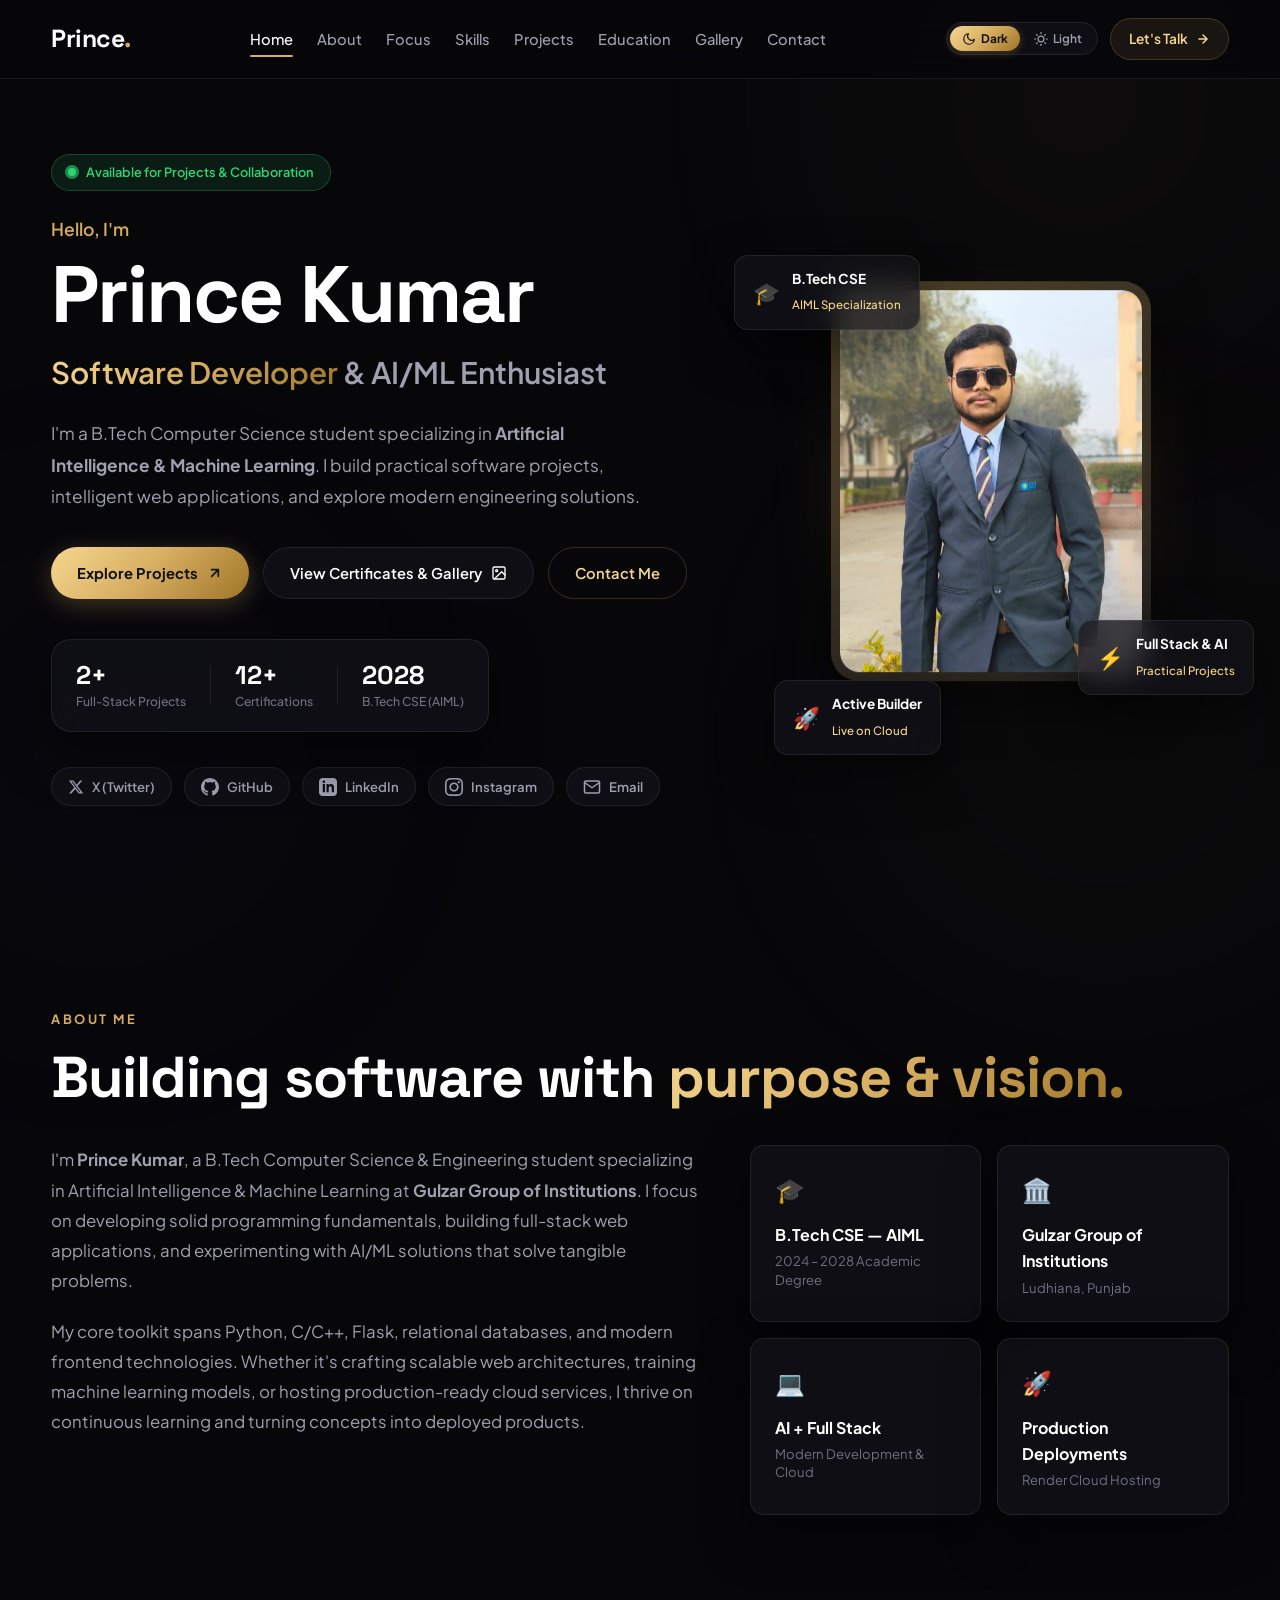
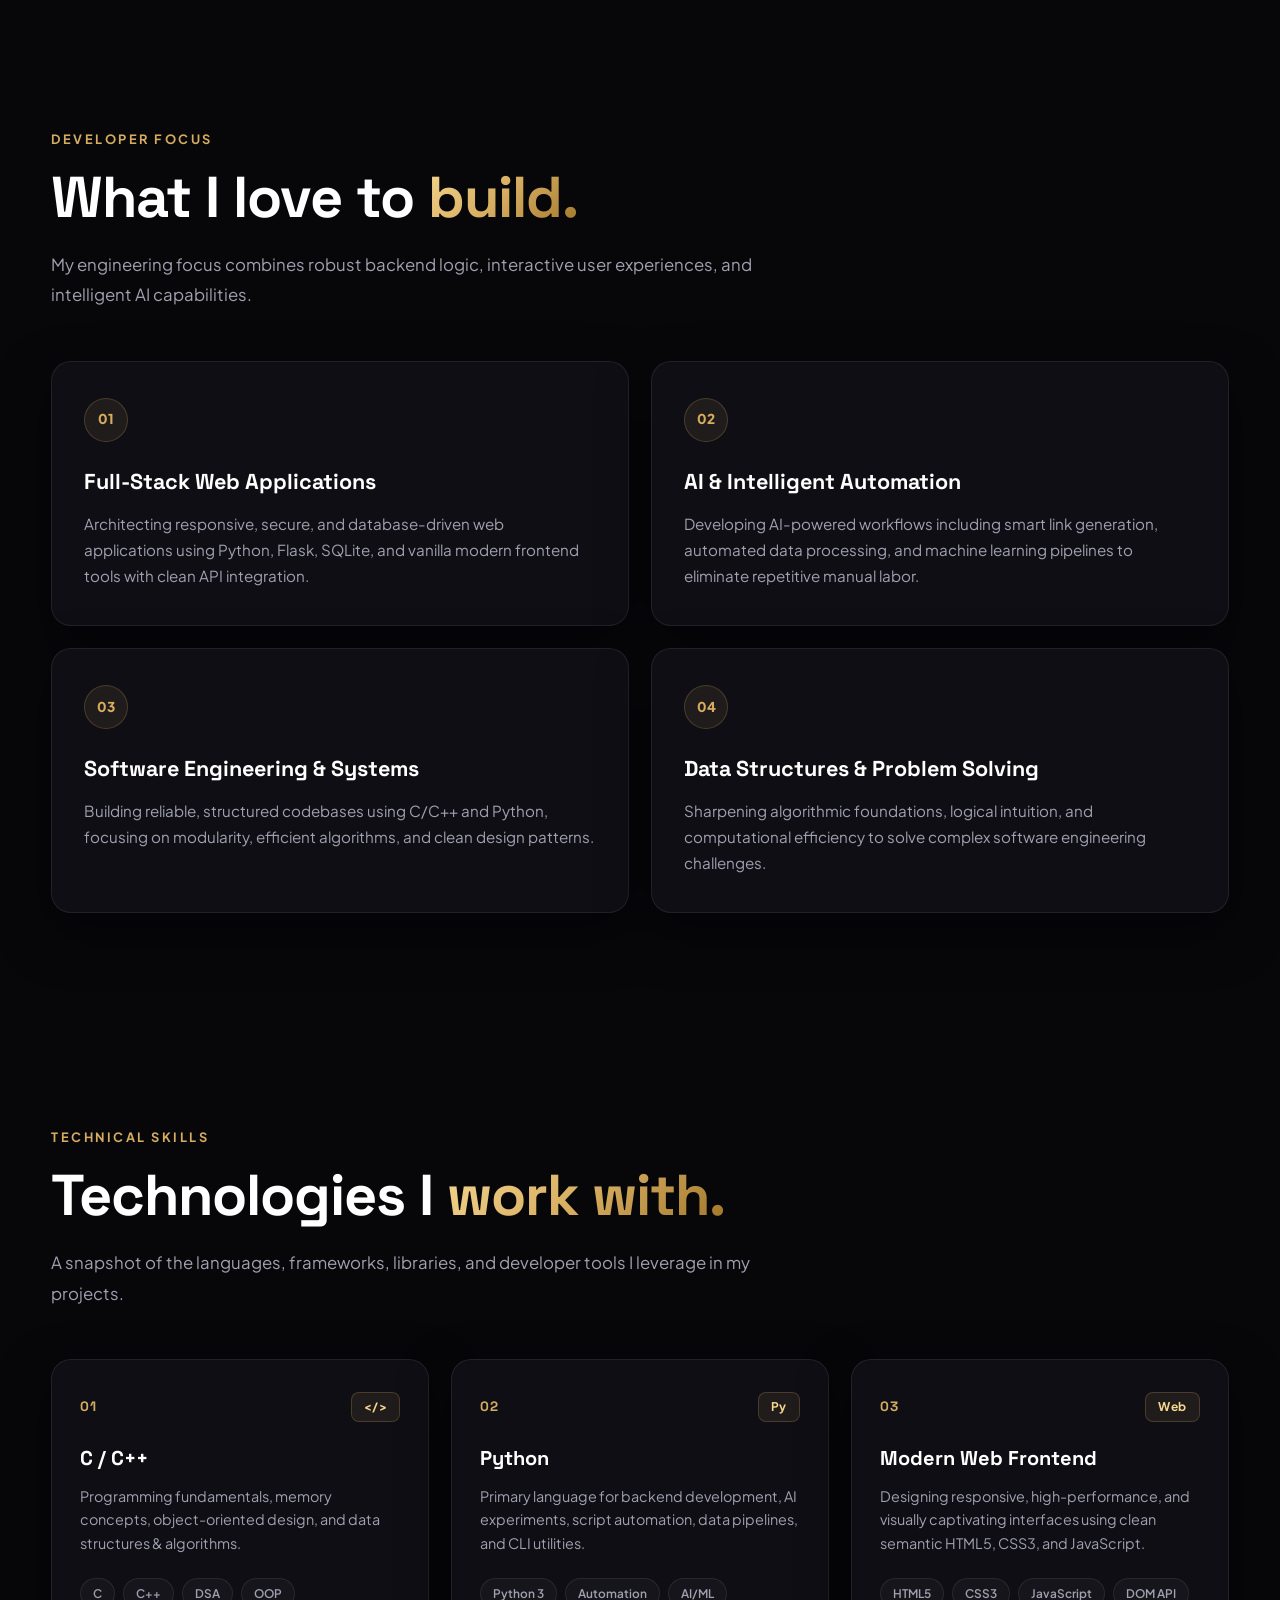
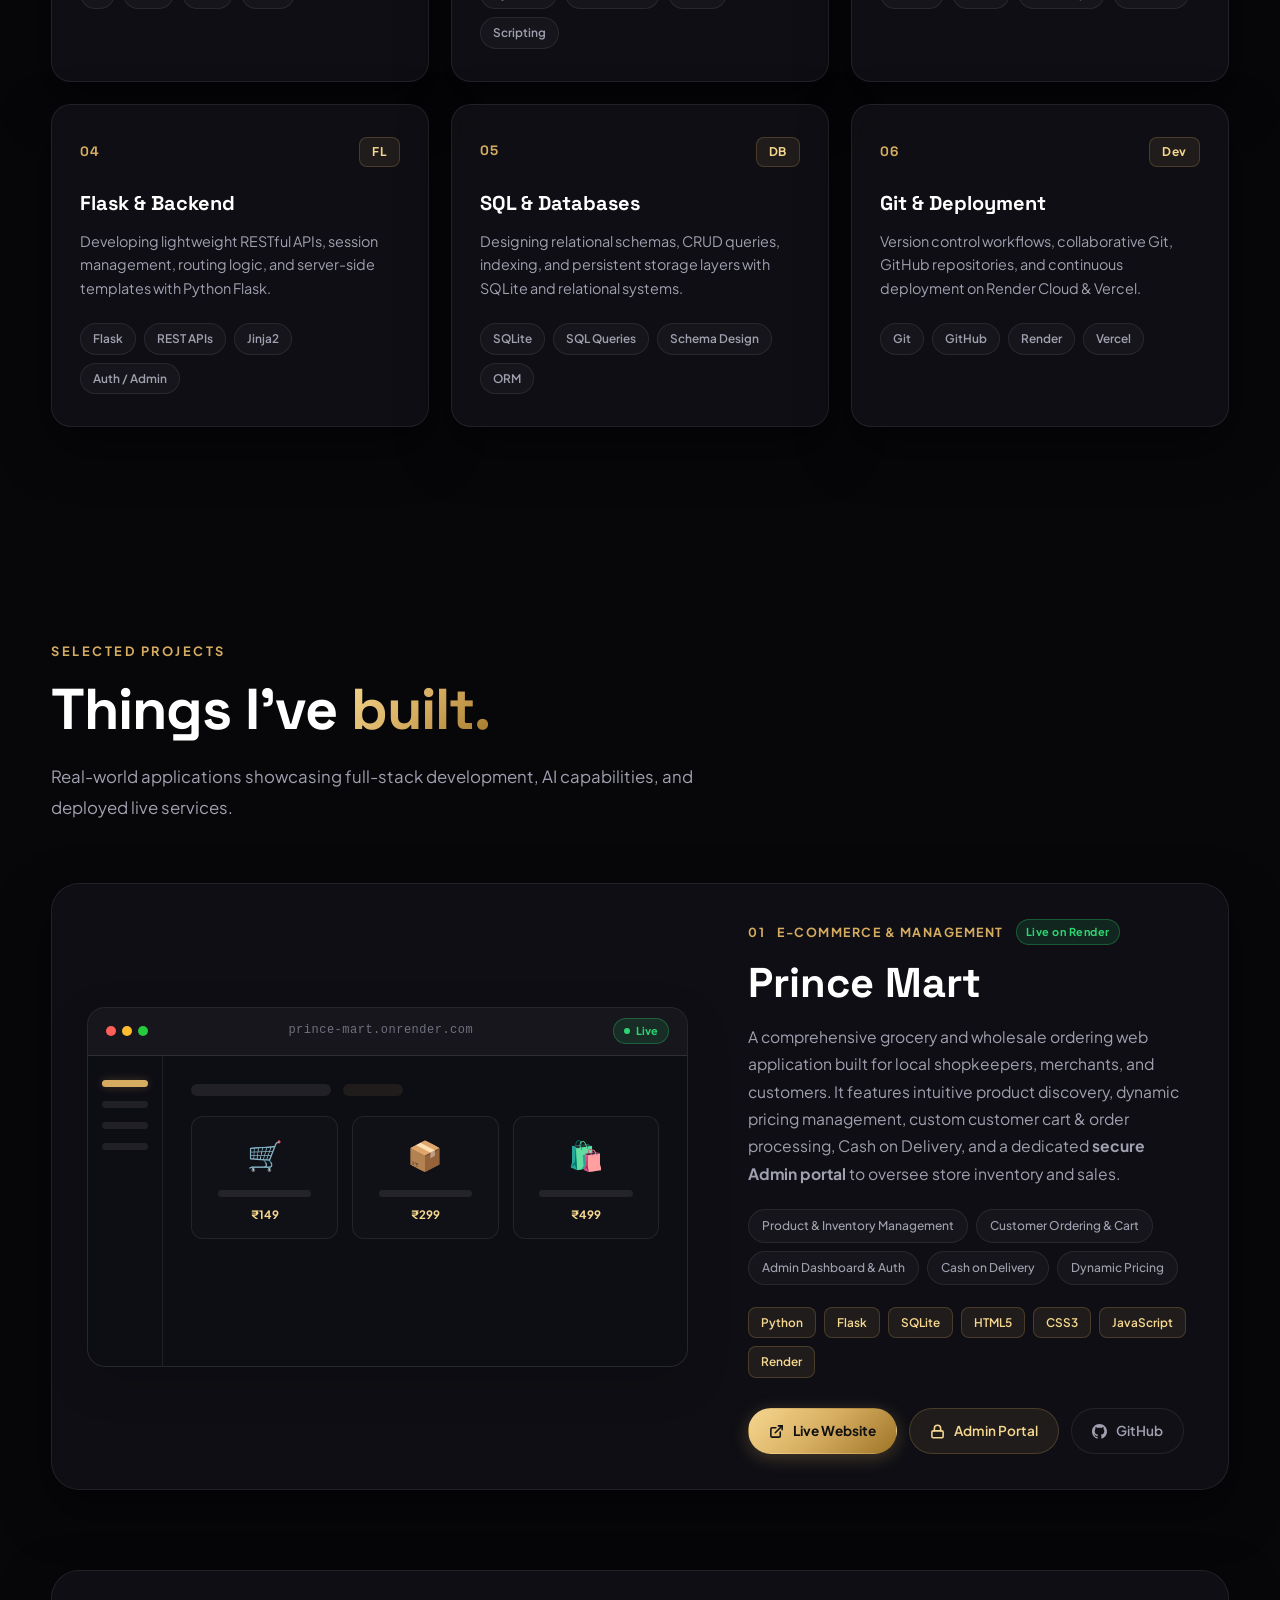
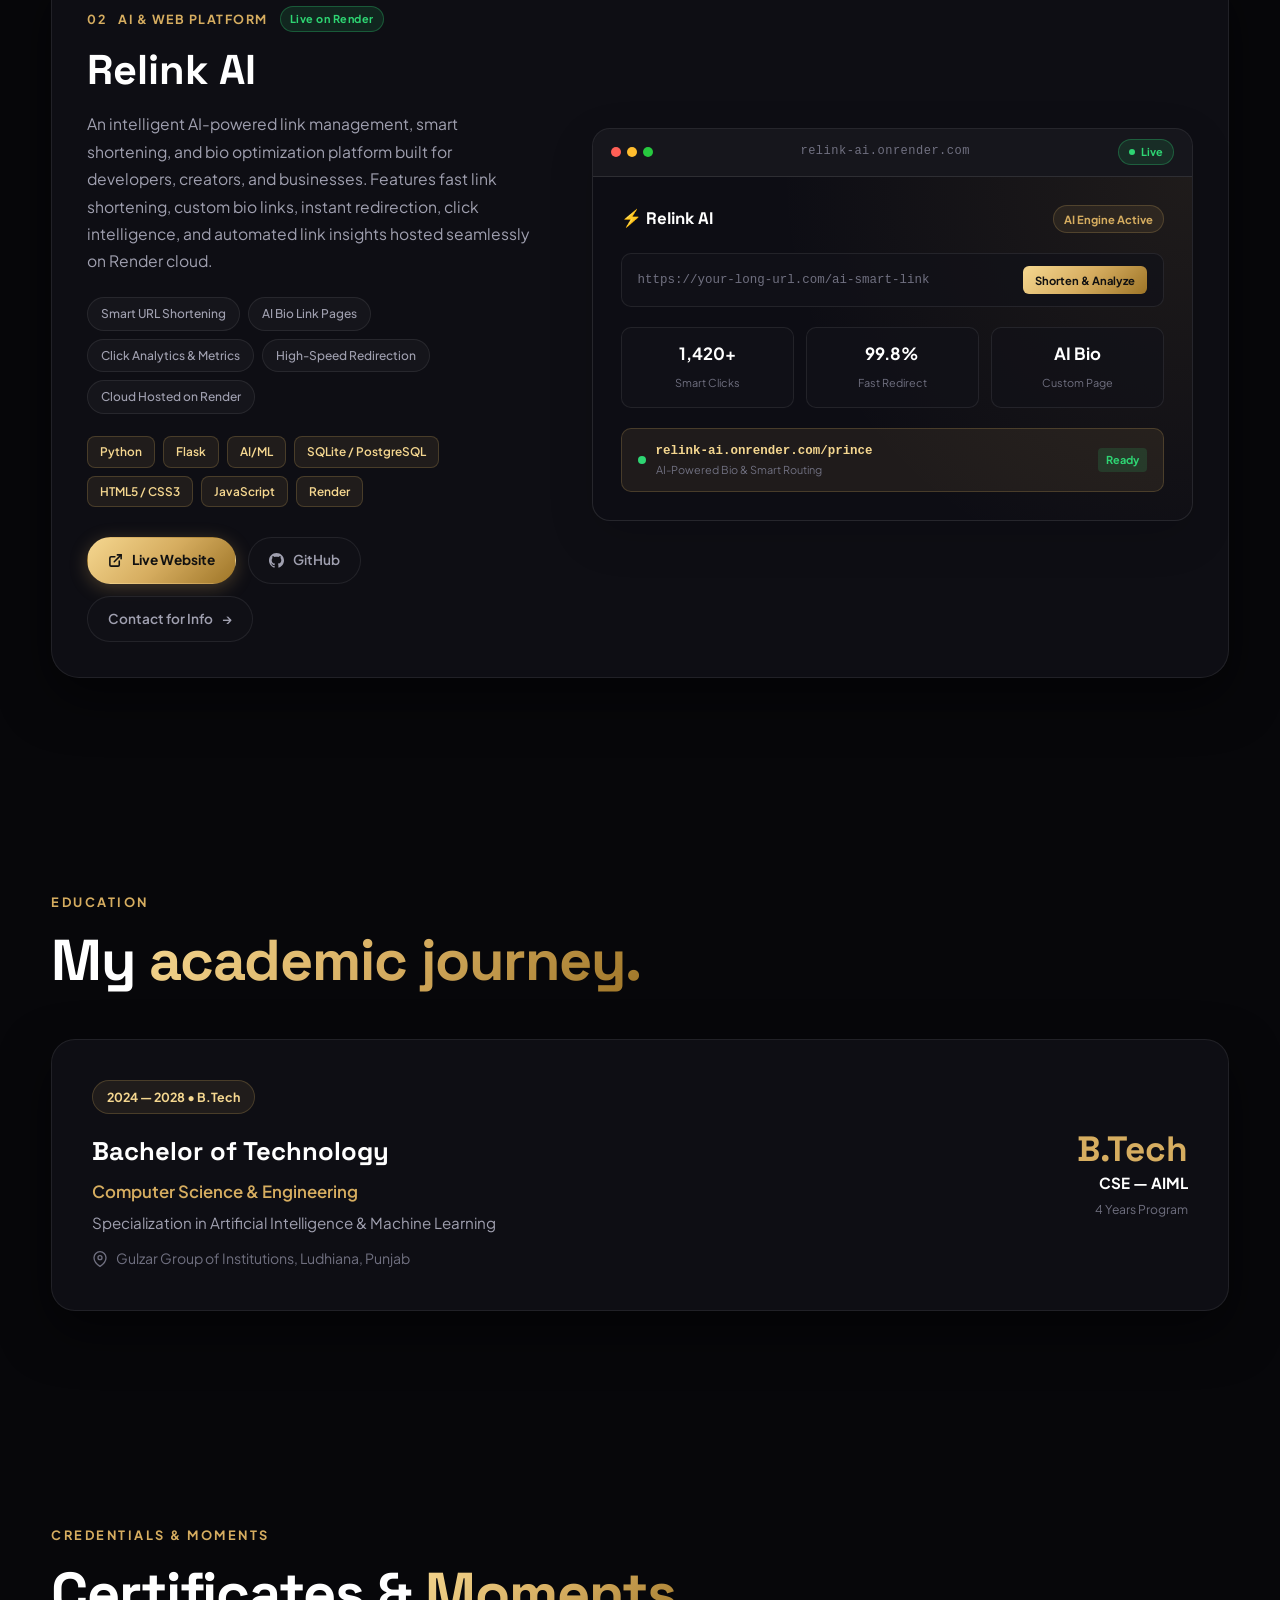
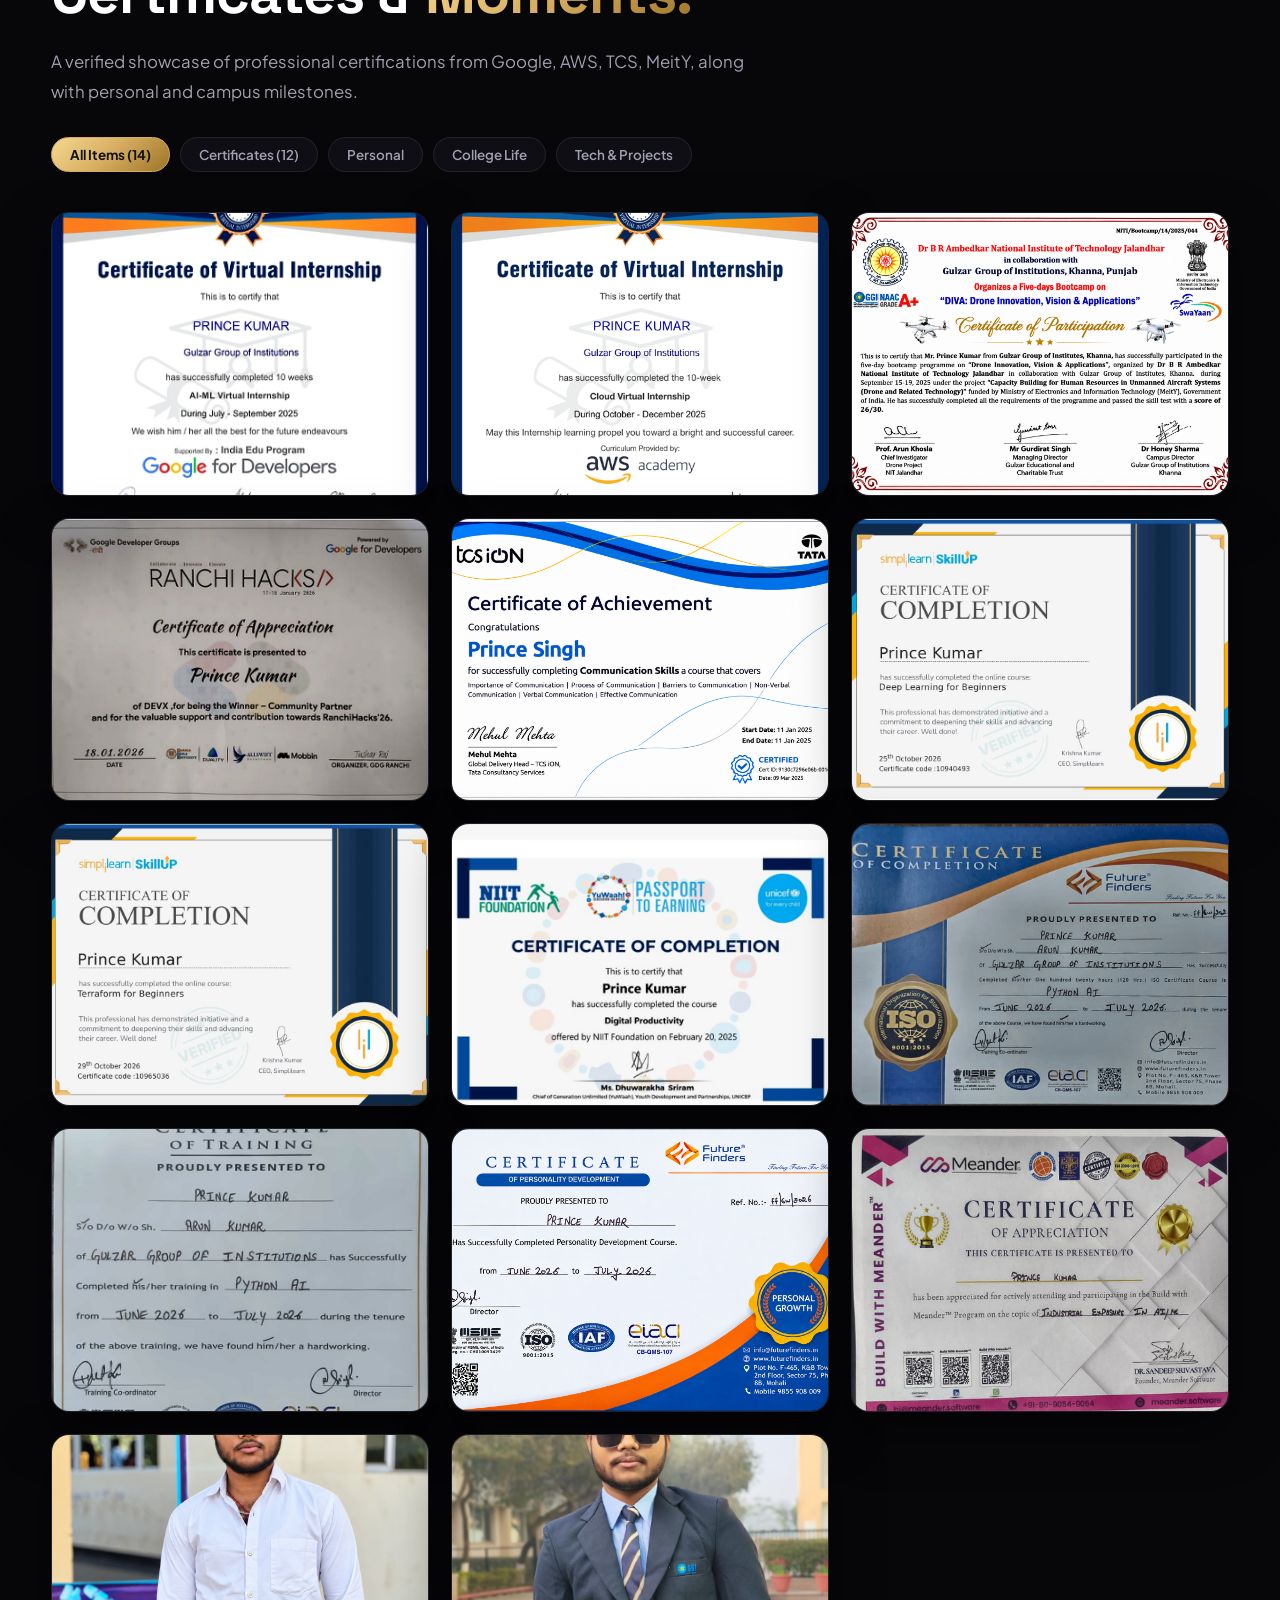
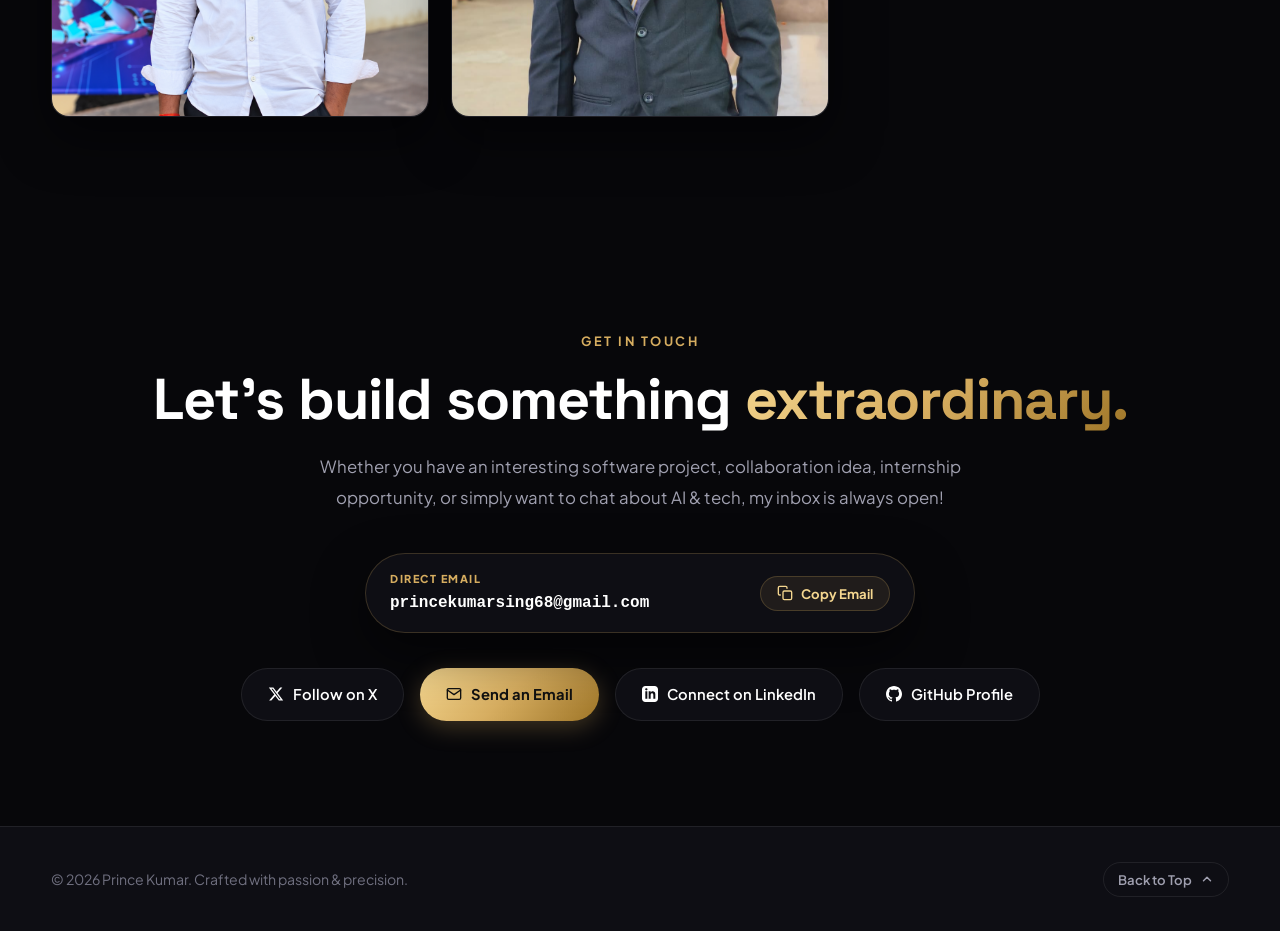
==== commit 482e9584: "fix: update X username to hy_prince_kumar" ====
--- a/prince-portfolio/index.html
+++ b/prince-portfolio/index.html
@@ -150,9 +150,9 @@
                         </div>
                     </div>
 
-                    <!-- SOCIAL LINKS (with X @Prince_240061) -->
+                    <!-- SOCIAL LINKS (with X @hy_prince_kumar) -->
                     <div class="social-links">
-                        <a href="https://x.com/Prince_240061" target="_blank" rel="noopener noreferrer" aria-label="X Profile (@Prince_240061)">
+                        <a href="https://x.com/hy_prince_kumar" target="_blank" rel="noopener noreferrer" aria-label="X Profile (@hy_prince_kumar)">
                             <svg width="16" height="16" viewBox="0 0 24 24" fill="currentColor"><path d="M18.244 2.25h3.308l-7.227 8.26 8.502 11.24H16.17l-5.214-6.817L4.99 21.75H1.68l7.73-8.835L1.254 2.25H8.08l4.713 6.231zm-1.161 17.52h1.833L7.084 4.126H5.117z"/></svg>
                             <span>X (Twitter)</span>
                         </a>
@@ -789,7 +789,7 @@
                 </div>
 
                 <div class="contact-buttons">
-                    <a href="https://x.com/Prince_240061" target="_blank" rel="noopener noreferrer" class="btn btn-secondary" title="Follow Prince on X">
+                    <a href="https://x.com/hy_prince_kumar" target="_blank" rel="noopener noreferrer" class="btn btn-secondary" title="Follow Prince on X">
                         <svg width="16" height="16" viewBox="0 0 24 24" fill="currentColor"><path d="M18.244 2.25h3.308l-7.227 8.26 8.502 11.24H16.17l-5.214-6.817L4.99 21.75H1.68l7.73-8.835L1.254 2.25H8.08l4.713 6.231zm-1.161 17.52h1.833L7.084 4.126H5.117z"/></svg>
                         <span>Follow on X</span>
                     </a>
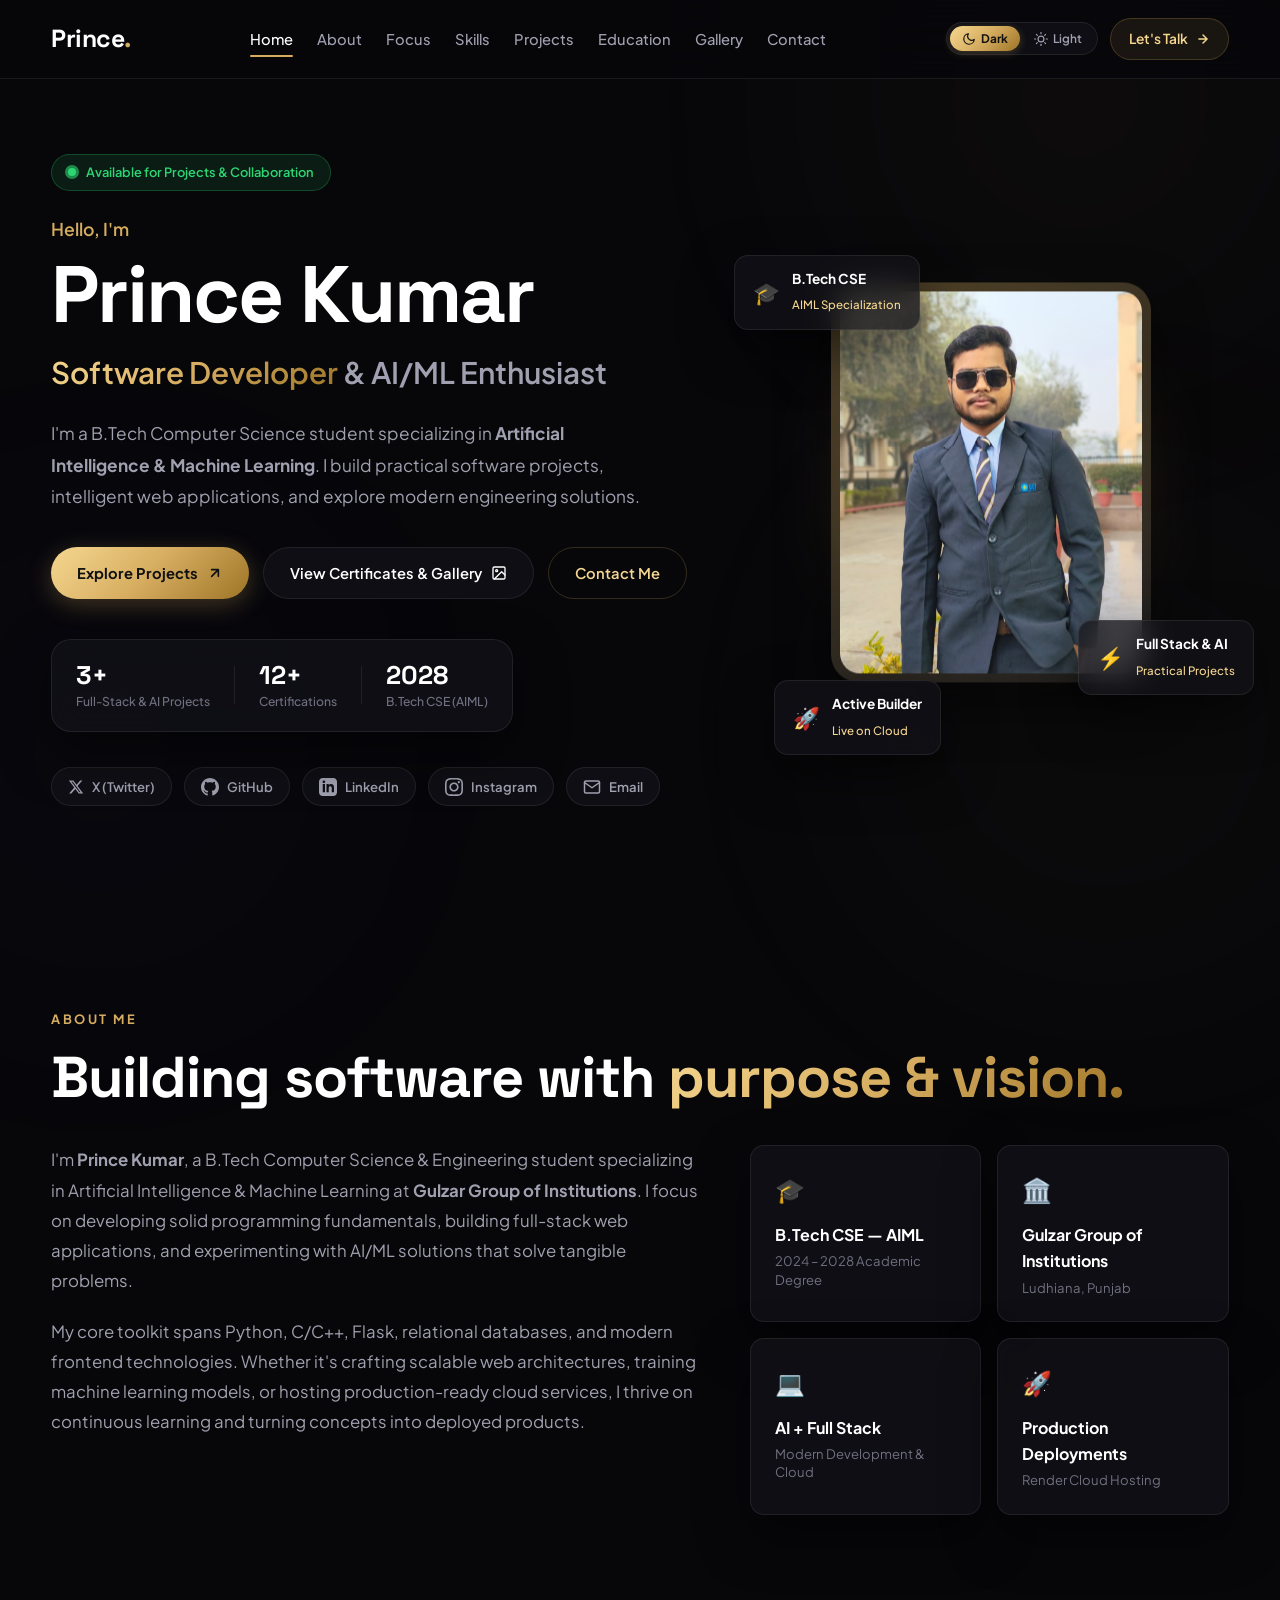
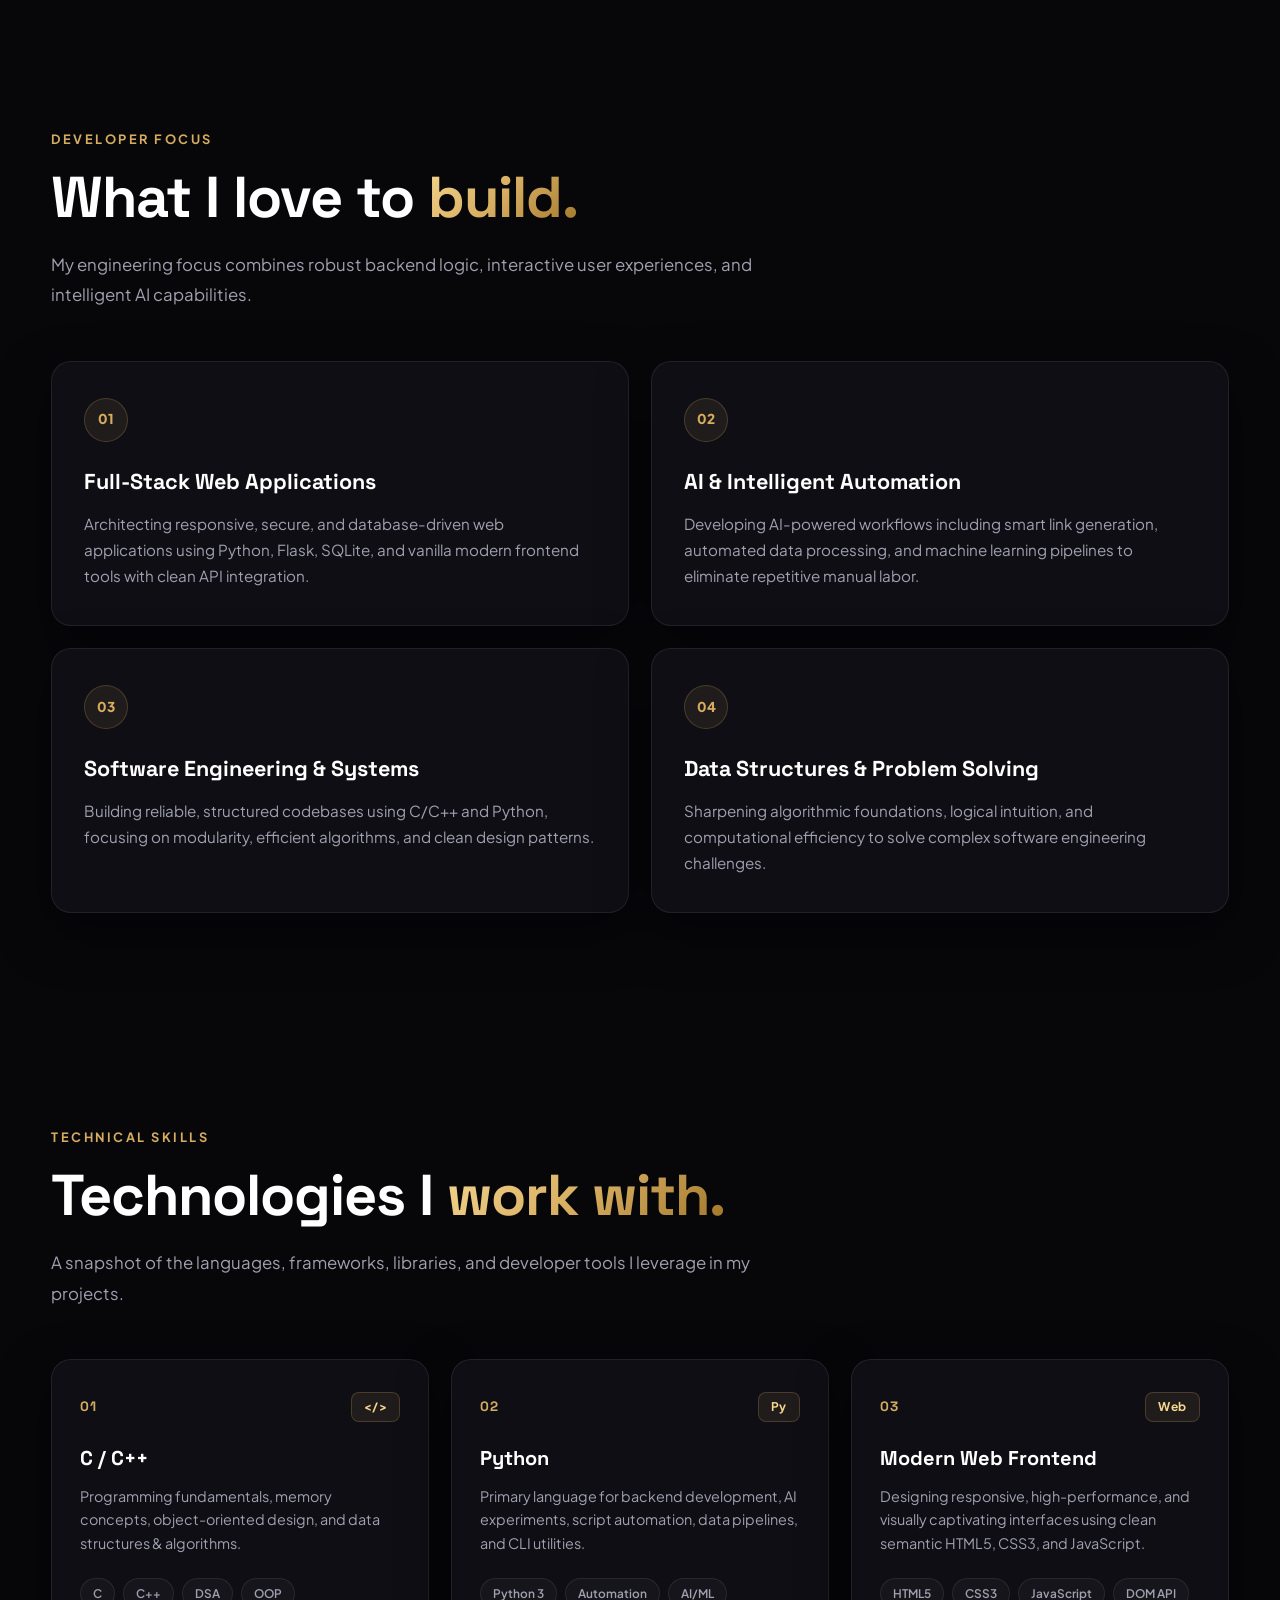
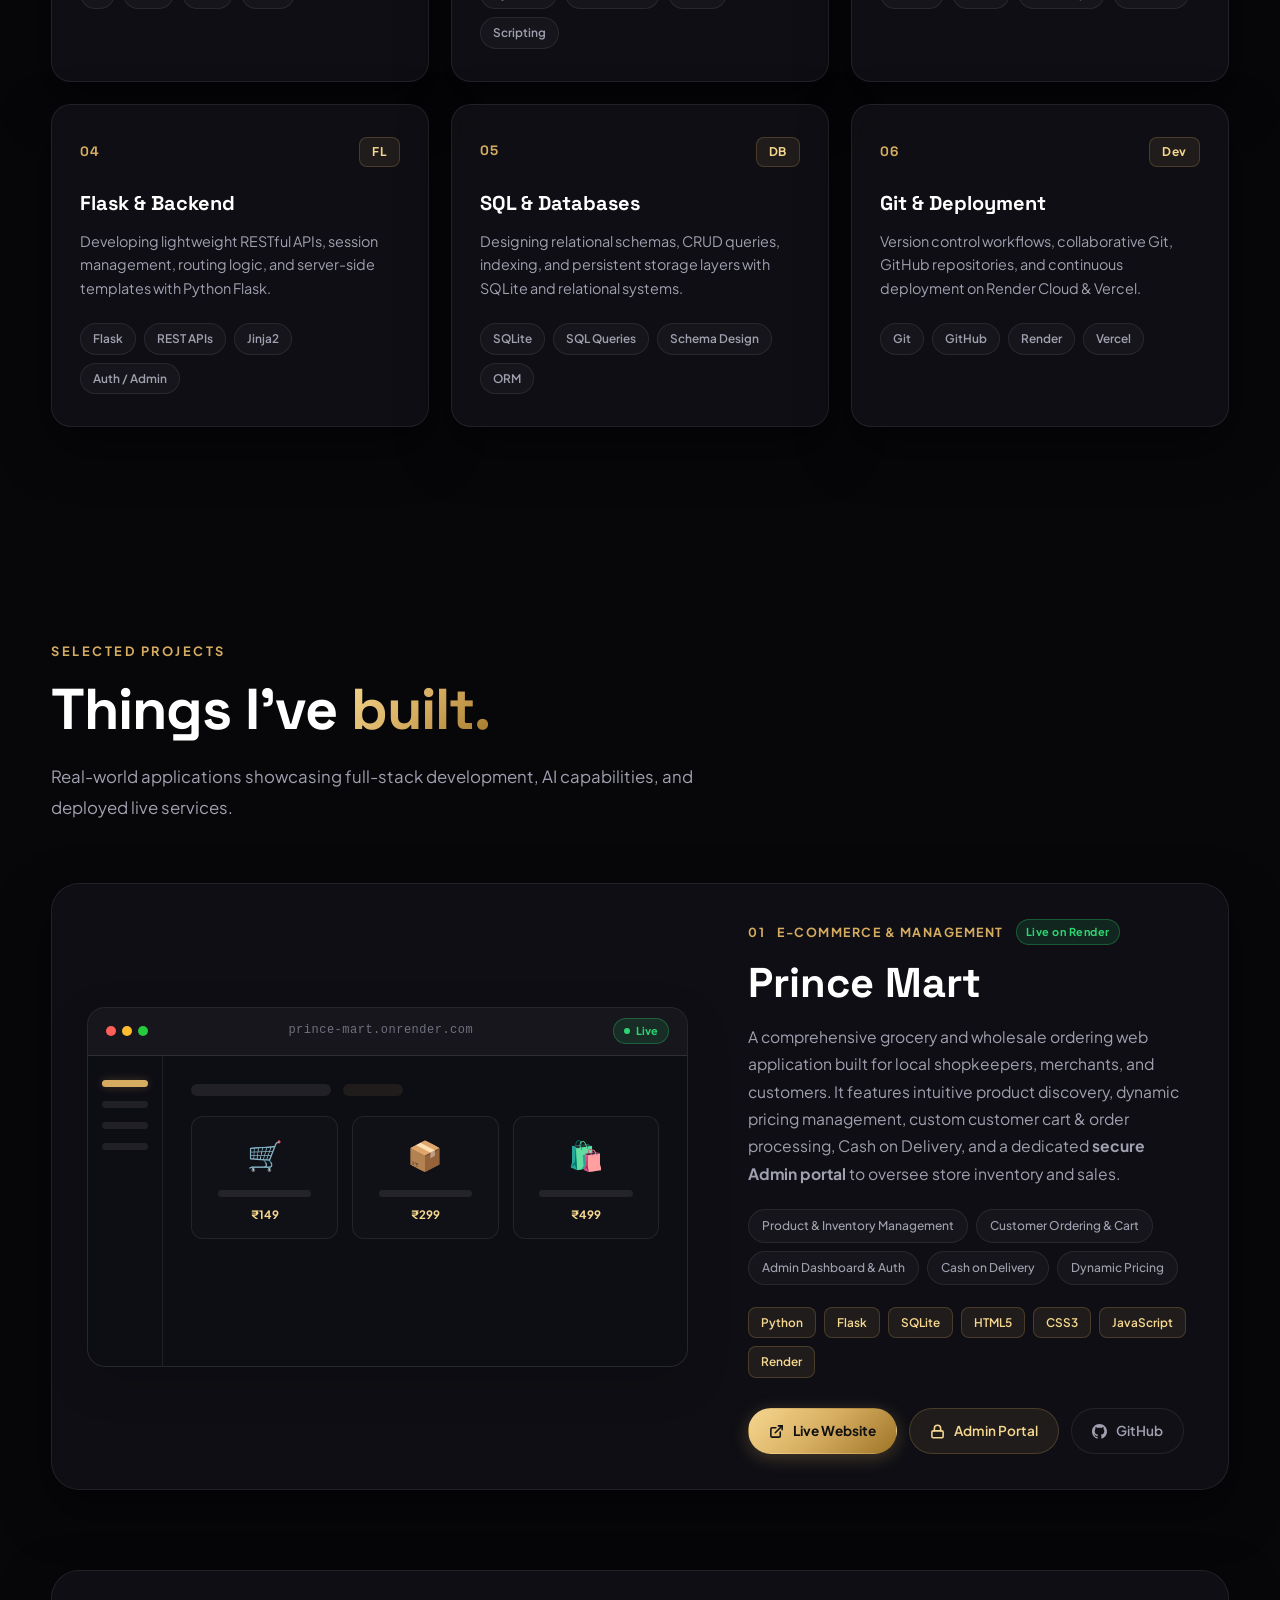
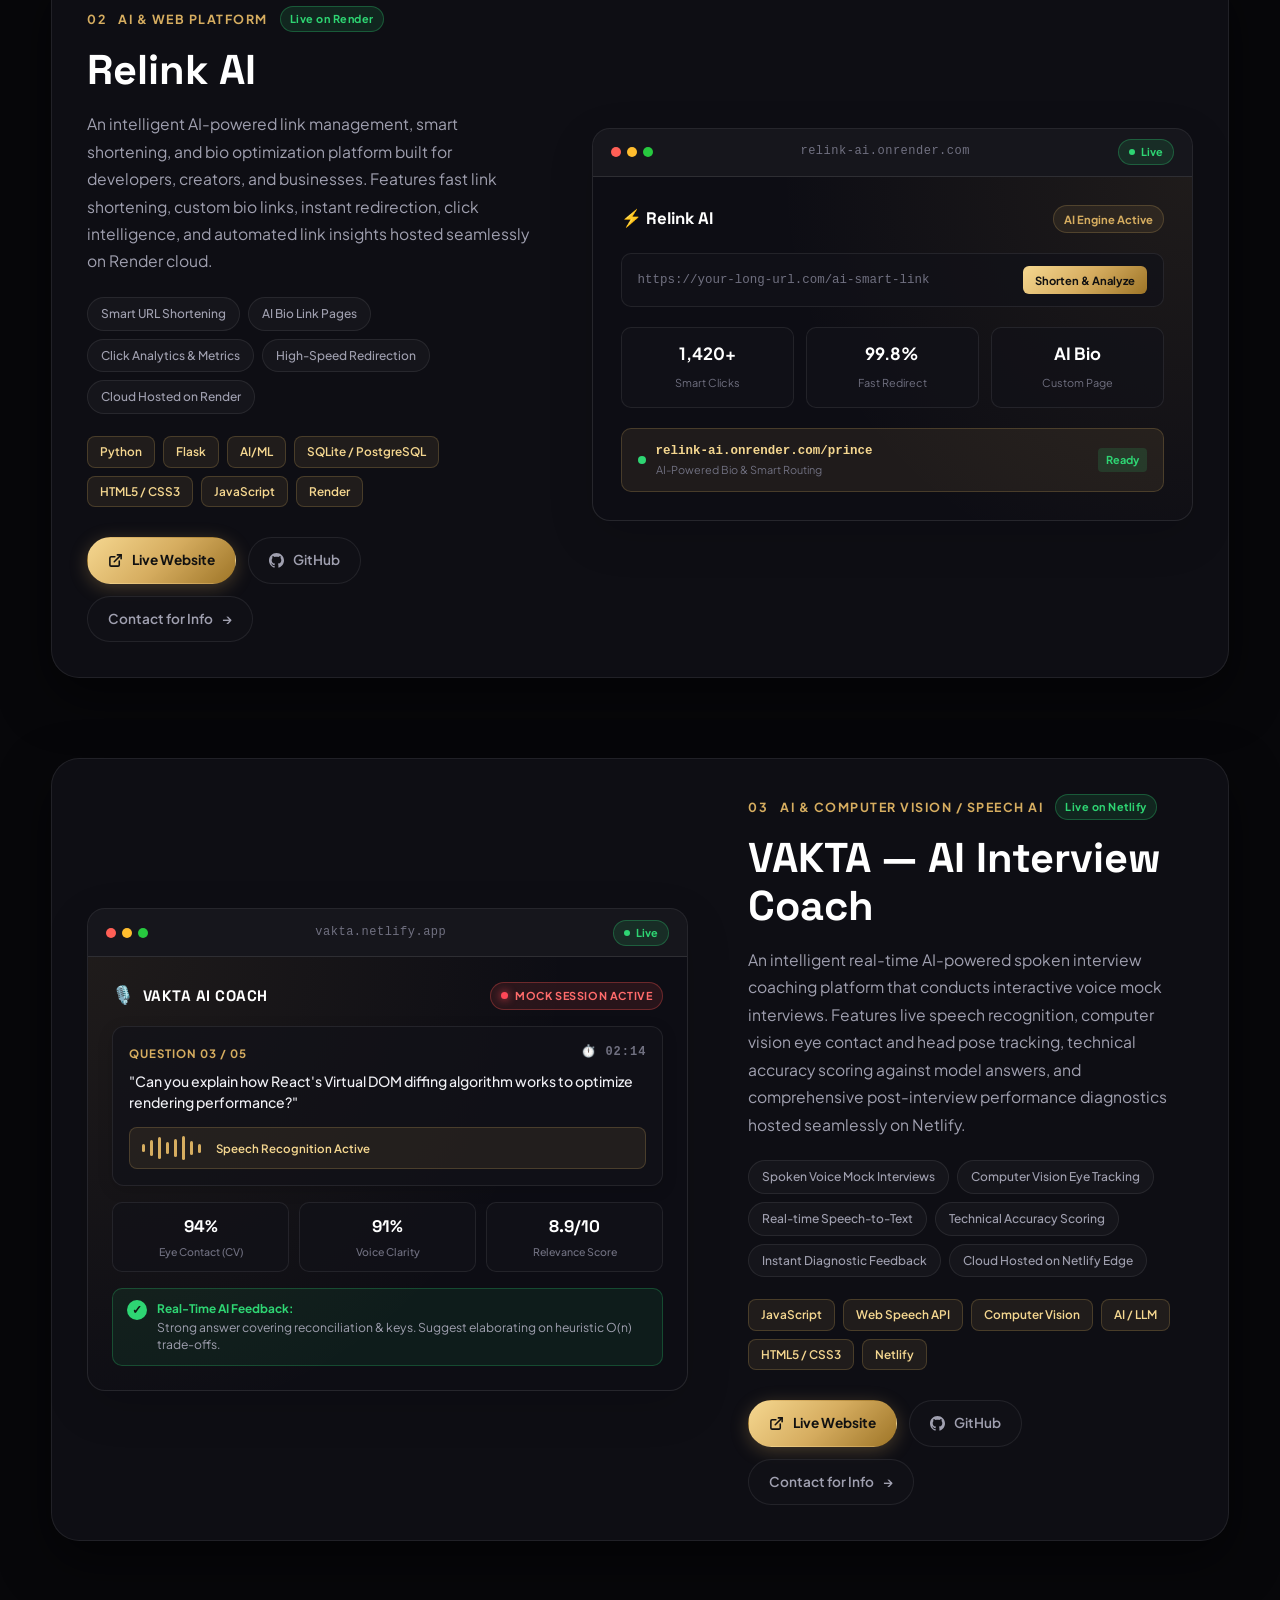
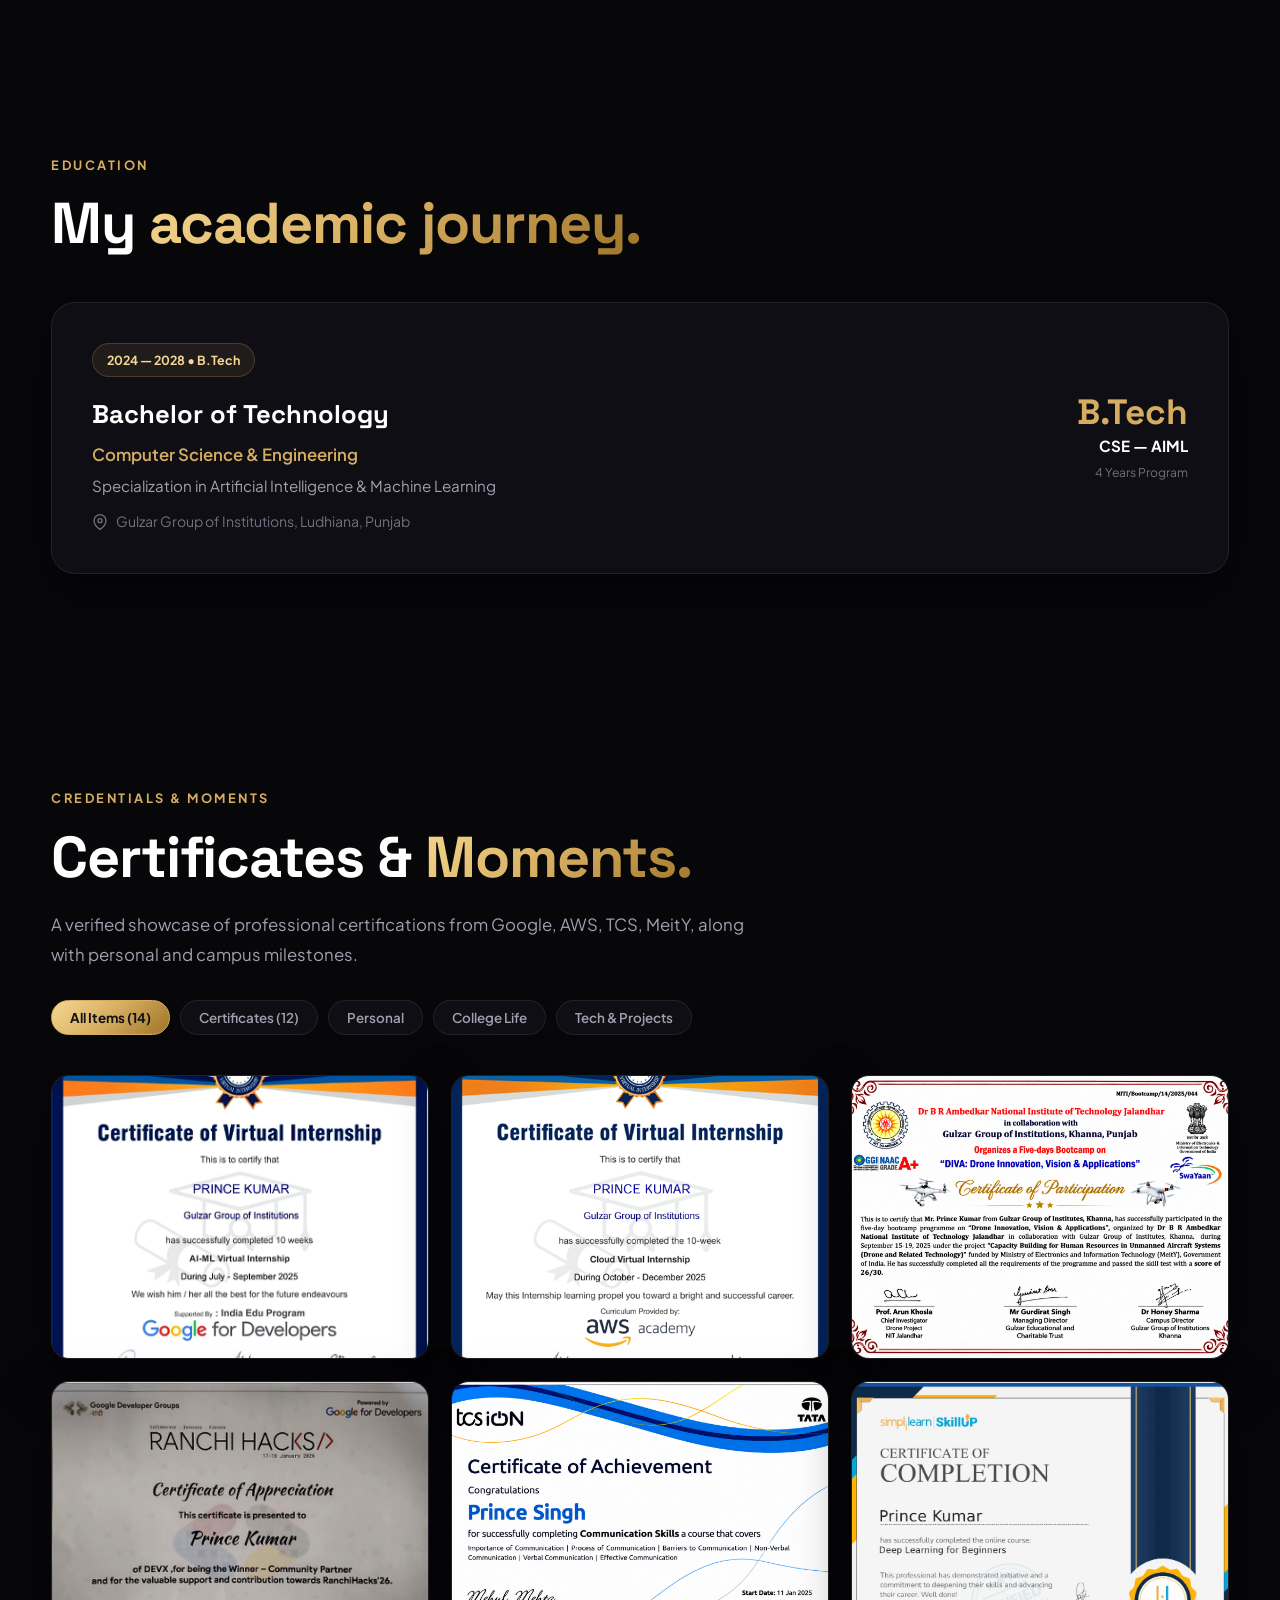
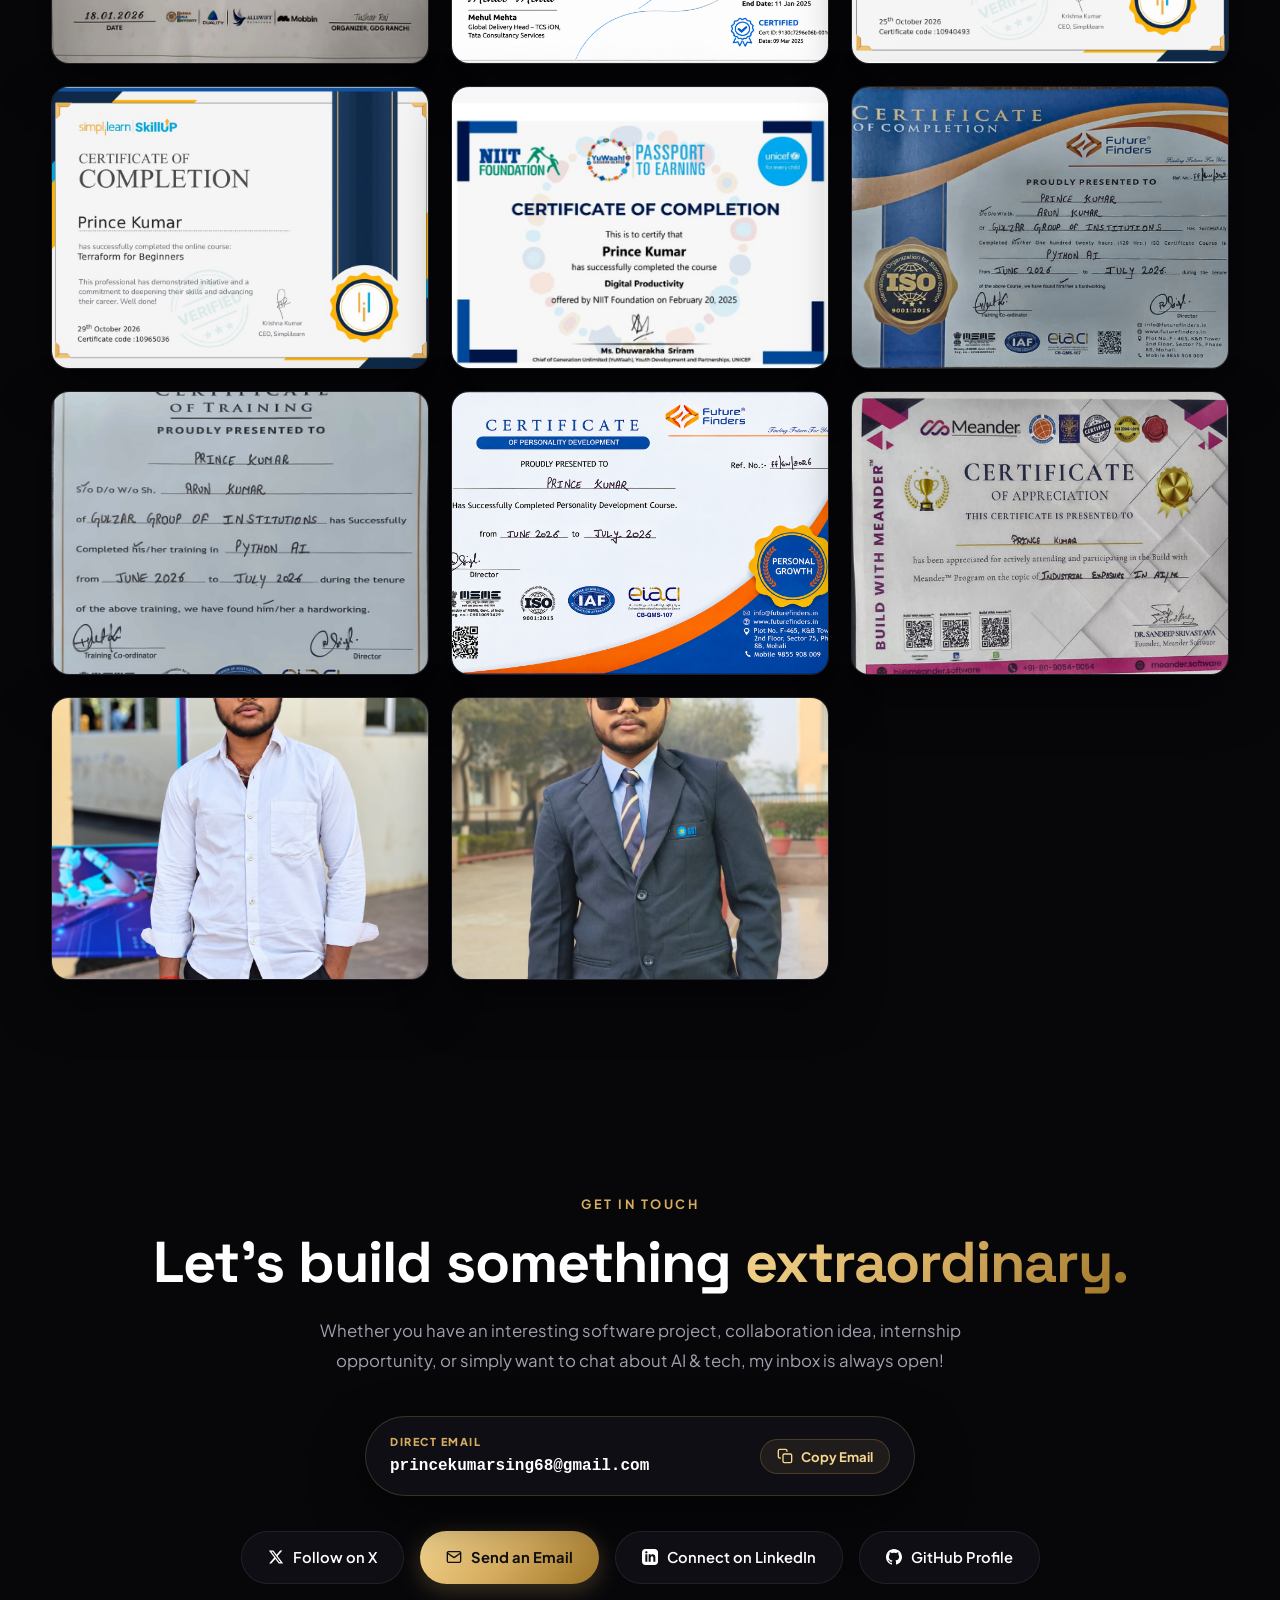
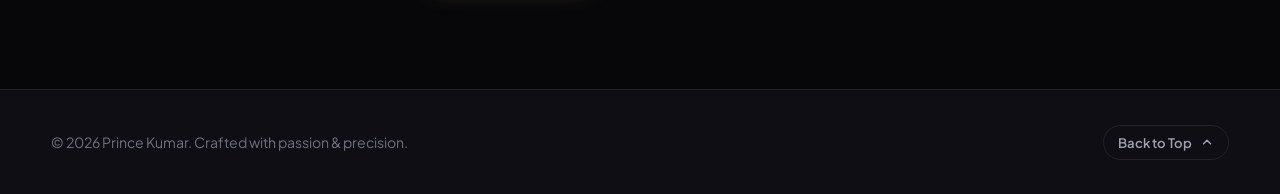
==== commit 8d41a8b7: "feat: add Vakta AI Interview Coach project to projects section" ====
--- a/prince-portfolio/index.html
+++ b/prince-portfolio/index.html
@@ -135,8 +135,8 @@
                     <!-- HERO STATS ROW -->
                     <div class="hero-stats">
                         <div class="stat-card">
-                            <span class="stat-number">2+</span>
-                            <span class="stat-label">Full-Stack Projects</span>
+                            <span class="stat-number">3+</span>
+                            <span class="stat-label">Full-Stack & AI Projects</span>
                         </div>
                         <div class="stat-divider"></div>
                         <div class="stat-card">
@@ -680,6 +680,141 @@
                         </div>
                     </article>
 
+                    <!-- ================= PROJECT 03: VAKTA AI ================= -->
+                    <article class="project-feature">
+                        <div class="project-visual">
+                            <div class="project-window ai-window">
+                                <div class="window-header">
+                                    <div class="window-dots">
+                                        <span></span>
+                                        <span></span>
+                                        <span></span>
+                                    </div>
+                                    <span class="window-title">vakta.netlify.app</span>
+                                    <span class="live-pill">
+                                        <span class="live-dot"></span> Live
+                                    </span>
+                                </div>
+
+                                <div class="window-content vakta-mock">
+                                    <div class="vakta-header-mock">
+                                        <div class="vakta-logo">
+                                            <span class="vakta-icon">🎙️</span>
+                                            <span>VAKTA AI COACH</span>
+                                        </div>
+                                        <div class="vakta-rec-pill">
+                                            <span class="vakta-rec-dot"></span>
+                                            <span>MOCK SESSION ACTIVE</span>
+                                        </div>
+                                    </div>
+
+                                    <div class="vakta-question-card">
+                                        <div class="vakta-q-tag">
+                                            <span>QUESTION 03 / 05</span>
+                                            <span class="vakta-timer">⏱️ 02:14</span>
+                                        </div>
+                                        <p class="vakta-q-text">"Can you explain how React's Virtual DOM diffing algorithm works to optimize rendering performance?"</p>
+                                        <div class="vakta-audio-stream">
+                                            <div class="vakta-wave-bar"></div>
+                                            <div class="vakta-wave-bar"></div>
+                                            <div class="vakta-wave-bar"></div>
+                                            <div class="vakta-wave-bar"></div>
+                                            <div class="vakta-wave-bar"></div>
+                                            <div class="vakta-wave-bar"></div>
+                                            <div class="vakta-wave-bar"></div>
+                                            <div class="vakta-wave-bar"></div>
+                                            <span class="vakta-speaking-label">Speech Recognition Active</span>
+                                        </div>
+                                    </div>
+
+                                    <div class="vakta-metrics-grid">
+                                        <div class="vakta-metric-card">
+                                            <div class="vakta-metric-val">94%</div>
+                                            <div class="vakta-metric-title">Eye Contact (CV)</div>
+                                        </div>
+                                        <div class="vakta-metric-card">
+                                            <div class="vakta-metric-val">91%</div>
+                                            <div class="vakta-metric-title">Voice Clarity</div>
+                                        </div>
+                                        <div class="vakta-metric-card">
+                                            <div class="vakta-metric-val">8.9/10</div>
+                                            <div class="vakta-metric-title">Relevance Score</div>
+                                        </div>
+                                    </div>
+
+                                    <div class="vakta-feedback-pill">
+                                        <div class="vakta-feedback-icon">✓</div>
+                                        <div class="vakta-feedback-content">
+                                            <strong>Real-Time AI Feedback:</strong>
+                                            <span>Strong answer covering reconciliation & keys. Suggest elaborating on heuristic O(n) trade-offs.</span>
+                                        </div>
+                                    </div>
+                                </div>
+                            </div>
+                        </div>
+
+                        <div class="project-info">
+                            <div class="project-meta">
+                                <span>03</span>
+                                <span>AI & COMPUTER VISION / SPEECH AI</span>
+                                <span class="project-badge-live">Live on Netlify</span>
+                            </div>
+
+                            <h3>VAKTA — AI Interview Coach</h3>
+
+                            <p>
+                                An intelligent real-time AI-powered spoken interview coaching platform that conducts interactive voice mock interviews. Features live speech recognition, computer vision eye contact and head pose tracking, technical accuracy scoring against model answers, and comprehensive post-interview performance diagnostics hosted seamlessly on Netlify.
+                            </p>
+
+                            <div class="project-features">
+                                <span>Spoken Voice Mock Interviews</span>
+                                <span>Computer Vision Eye Tracking</span>
+                                <span>Real-time Speech-to-Text</span>
+                                <span>Technical Accuracy Scoring</span>
+                                <span>Instant Diagnostic Feedback</span>
+                                <span>Cloud Hosted on Netlify Edge</span>
+                            </div>
+
+                            <div class="project-stack">
+                                <span>JavaScript</span>
+                                <span>Web Speech API</span>
+                                <span>Computer Vision</span>
+                                <span>AI / LLM</span>
+                                <span>HTML5 / CSS3</span>
+                                <span>Netlify</span>
+                            </div>
+
+                            <div class="project-actions">
+                                <a
+                                    href="https://vakta.netlify.app"
+                                    target="_blank"
+                                    rel="noopener noreferrer"
+                                    class="project-action action-live"
+                                    title="Open VAKTA Live Application"
+                                >
+                                    <svg width="15" height="15" viewBox="0 0 24 24" fill="none" stroke="currentColor" stroke-width="2.5" stroke-linecap="round" stroke-linejoin="round"><path d="M18 13v6a2 2 0 0 1-2 2H5a2 2 0 0 1-2-2V8a2 2 0 0 1 2-2h6"/><polyline points="15 3 21 3 21 9"/><line x1="10" y1="14" x2="21" y2="3"/></svg>
+                                    <span>Live Website</span>
+                                </a>
+
+                                <a
+                                    href="https://github.com/princekumar0223"
+                                    target="_blank"
+                                    rel="noopener noreferrer"
+                                    class="project-action"
+                                    title="View Source on GitHub"
+                                >
+                                    <svg width="15" height="15" viewBox="0 0 24 24" fill="currentColor"><path d="M12 0c-6.626 0-12 5.373-12 12 0 5.302 3.438 9.8 8.207 11.387.599.111.793-.261.793-.577v-2.234c-3.338.726-4.033-1.416-4.033-1.416-.546-1.387-1.333-1.756-1.333-1.756-1.089-.745.083-.729.083-.729 1.205.084 1.839 1.237 1.839 1.237 1.07 1.834 2.807 1.304 3.492.997.107-.775.418-1.305.762-1.604-2.665-.305-5.467-1.334-5.467-5.931 0-1.311.469-2.381 1.236-3.221-.124-.303-.535-1.524.117-3.176 0 0 1.008-.322 3.301 1.23.957-.266 1.983-.399 3.003-.404 1.02.005 2.047.138 3.006.404 2.291-1.552 3.297-1.23 3.297-1.23.653 1.653.242 2.874.118 3.176.77.84 1.235 1.911 1.235 3.221 0 4.609-2.807 5.624-5.479 5.921.43.372.823 1.102.823 2.222v3.293c0 .319.192.694.801.576 4.765-1.589 8.199-6.086 8.199-11.386 0-6.627-5.373-12-12-12z"/></svg>
+                                    <span>GitHub</span>
+                                </a>
+
+                                <a href="#contact" class="project-action" title="Project Details">
+                                    <span>Contact for Info</span>
+                                    <span>→</span>
+                                </a>
+                            </div>
+                        </div>
+                    </article>
+
                 </div>
             </div>
         </section>
--- a/prince-portfolio/style.css
+++ b/prince-portfolio/style.css
@@ -1258,6 +1258,206 @@
     border-radius: 4px;
 }
 
+/* ================= VAKTA AI MOCKUP STYLING ================= */
+.vakta-mock {
+    padding: 24px;
+    display: flex;
+    flex-direction: column;
+    gap: 16px;
+    background: radial-gradient(circle at top left, var(--gold-soft), transparent 65%);
+}
+
+.vakta-header-mock {
+    display: flex;
+    align-items: center;
+    justify-content: space-between;
+    gap: 12px;
+}
+
+.vakta-logo {
+    display: flex;
+    align-items: center;
+    gap: 8px;
+    font-family: var(--font-heading);
+    font-weight: 700;
+    font-size: 0.95rem;
+    color: var(--white);
+    letter-spacing: 0.5px;
+}
+
+.vakta-icon {
+    font-size: 1.1rem;
+}
+
+.vakta-rec-pill {
+    display: inline-flex;
+    align-items: center;
+    gap: 7px;
+    padding: 4px 10px;
+    background: rgba(235, 77, 75, 0.12);
+    border: 1px solid rgba(235, 77, 75, 0.35);
+    border-radius: var(--radius-full);
+    color: #ff6b6b;
+    font-size: 0.68rem;
+    font-weight: 700;
+    letter-spacing: 0.6px;
+}
+
+.vakta-rec-dot {
+    width: 7px;
+    height: 7px;
+    border-radius: 50%;
+    background: #ff4757;
+    box-shadow: 0 0 8px #ff4757;
+    animation: vaktaPulse 1.8s infinite ease-in-out;
+}
+
+@keyframes vaktaPulse {
+    0%, 100% { opacity: 1; transform: scale(1); }
+    50% { opacity: 0.4; transform: scale(0.85); }
+}
+
+.vakta-question-card {
+    padding: 16px;
+    background: var(--bg-card);
+    border: 1px solid var(--border);
+    border-radius: 12px;
+    box-shadow: 0 4px 15px rgba(0, 0, 0, 0.15);
+}
+
+.vakta-q-tag {
+    display: flex;
+    justify-content: space-between;
+    align-items: center;
+    font-size: 0.72rem;
+    font-weight: 700;
+    color: var(--gold);
+    letter-spacing: 1px;
+    margin-bottom: 8px;
+}
+
+.vakta-timer {
+    color: var(--text-muted);
+    font-family: monospace;
+    font-weight: 600;
+    font-size: 0.75rem;
+}
+
+.vakta-q-text {
+    color: var(--text-main);
+    font-size: 0.88rem;
+    font-weight: 500;
+    line-height: 1.5;
+    margin-bottom: 14px;
+}
+
+.vakta-audio-stream {
+    display: flex;
+    align-items: center;
+    gap: 5px;
+    padding: 8px 12px;
+    background: var(--gold-soft);
+    border: 1px solid var(--border-gold);
+    border-radius: 8px;
+}
+
+.vakta-wave-bar {
+    width: 3px;
+    height: 14px;
+    background: var(--gold);
+    border-radius: 3px;
+    animation: waveBounce 1.2s ease-in-out infinite alternate;
+}
+
+.vakta-wave-bar:nth-child(1) { height: 8px; animation-delay: 0.1s; }
+.vakta-wave-bar:nth-child(2) { height: 16px; animation-delay: 0.3s; }
+.vakta-wave-bar:nth-child(3) { height: 22px; animation-delay: 0.2s; }
+.vakta-wave-bar:nth-child(4) { height: 12px; animation-delay: 0.4s; }
+.vakta-wave-bar:nth-child(5) { height: 18px; animation-delay: 0.15s; }
+.vakta-wave-bar:nth-child(6) { height: 24px; animation-delay: 0.35s; }
+.vakta-wave-bar:nth-child(7) { height: 14px; animation-delay: 0.25s; }
+.vakta-wave-bar:nth-child(8) { height: 9px; animation-delay: 0.05s; }
+
+@keyframes waveBounce {
+    0% { transform: scaleY(0.4); opacity: 0.6; }
+    100% { transform: scaleY(1.2); opacity: 1; }
+}
+
+.vakta-speaking-label {
+    margin-left: 10px;
+    font-size: 0.72rem;
+    color: var(--gold-light);
+    font-weight: 600;
+}
+
+.vakta-metrics-grid {
+    display: grid;
+    grid-template-columns: repeat(3, 1fr);
+    gap: 10px;
+}
+
+.vakta-metric-card {
+    padding: 10px;
+    background: var(--bg-card);
+    border: 1px solid var(--border);
+    border-radius: 10px;
+    text-align: center;
+}
+
+.vakta-metric-val {
+    font-size: 1.05rem;
+    font-weight: 700;
+    color: var(--white);
+    font-family: var(--font-heading);
+    margin-bottom: 2px;
+}
+
+.vakta-metric-title {
+    font-size: 0.66rem;
+    color: var(--text-muted);
+    font-weight: 500;
+}
+
+.vakta-feedback-pill {
+    display: flex;
+    align-items: flex-start;
+    gap: 10px;
+    padding: 11px 14px;
+    background: rgba(46, 213, 115, 0.08);
+    border: 1px solid rgba(46, 213, 115, 0.25);
+    border-radius: 10px;
+}
+
+.vakta-feedback-icon {
+    width: 20px;
+    height: 20px;
+    min-width: 20px;
+    border-radius: 50%;
+    background: #2ed573;
+    color: #111;
+    display: flex;
+    align-items: center;
+    justify-content: center;
+    font-size: 0.75rem;
+    font-weight: 800;
+}
+
+.vakta-feedback-content {
+    font-size: 0.76rem;
+    line-height: 1.45;
+}
+
+.vakta-feedback-content strong {
+    color: #2ed573;
+    display: block;
+    margin-bottom: 2px;
+    font-size: 0.74rem;
+}
+
+.vakta-feedback-content span {
+    color: var(--text-secondary);
+}
+
 /* PROJECT DETAILS COLUMN */
 .project-meta {
     display: flex;
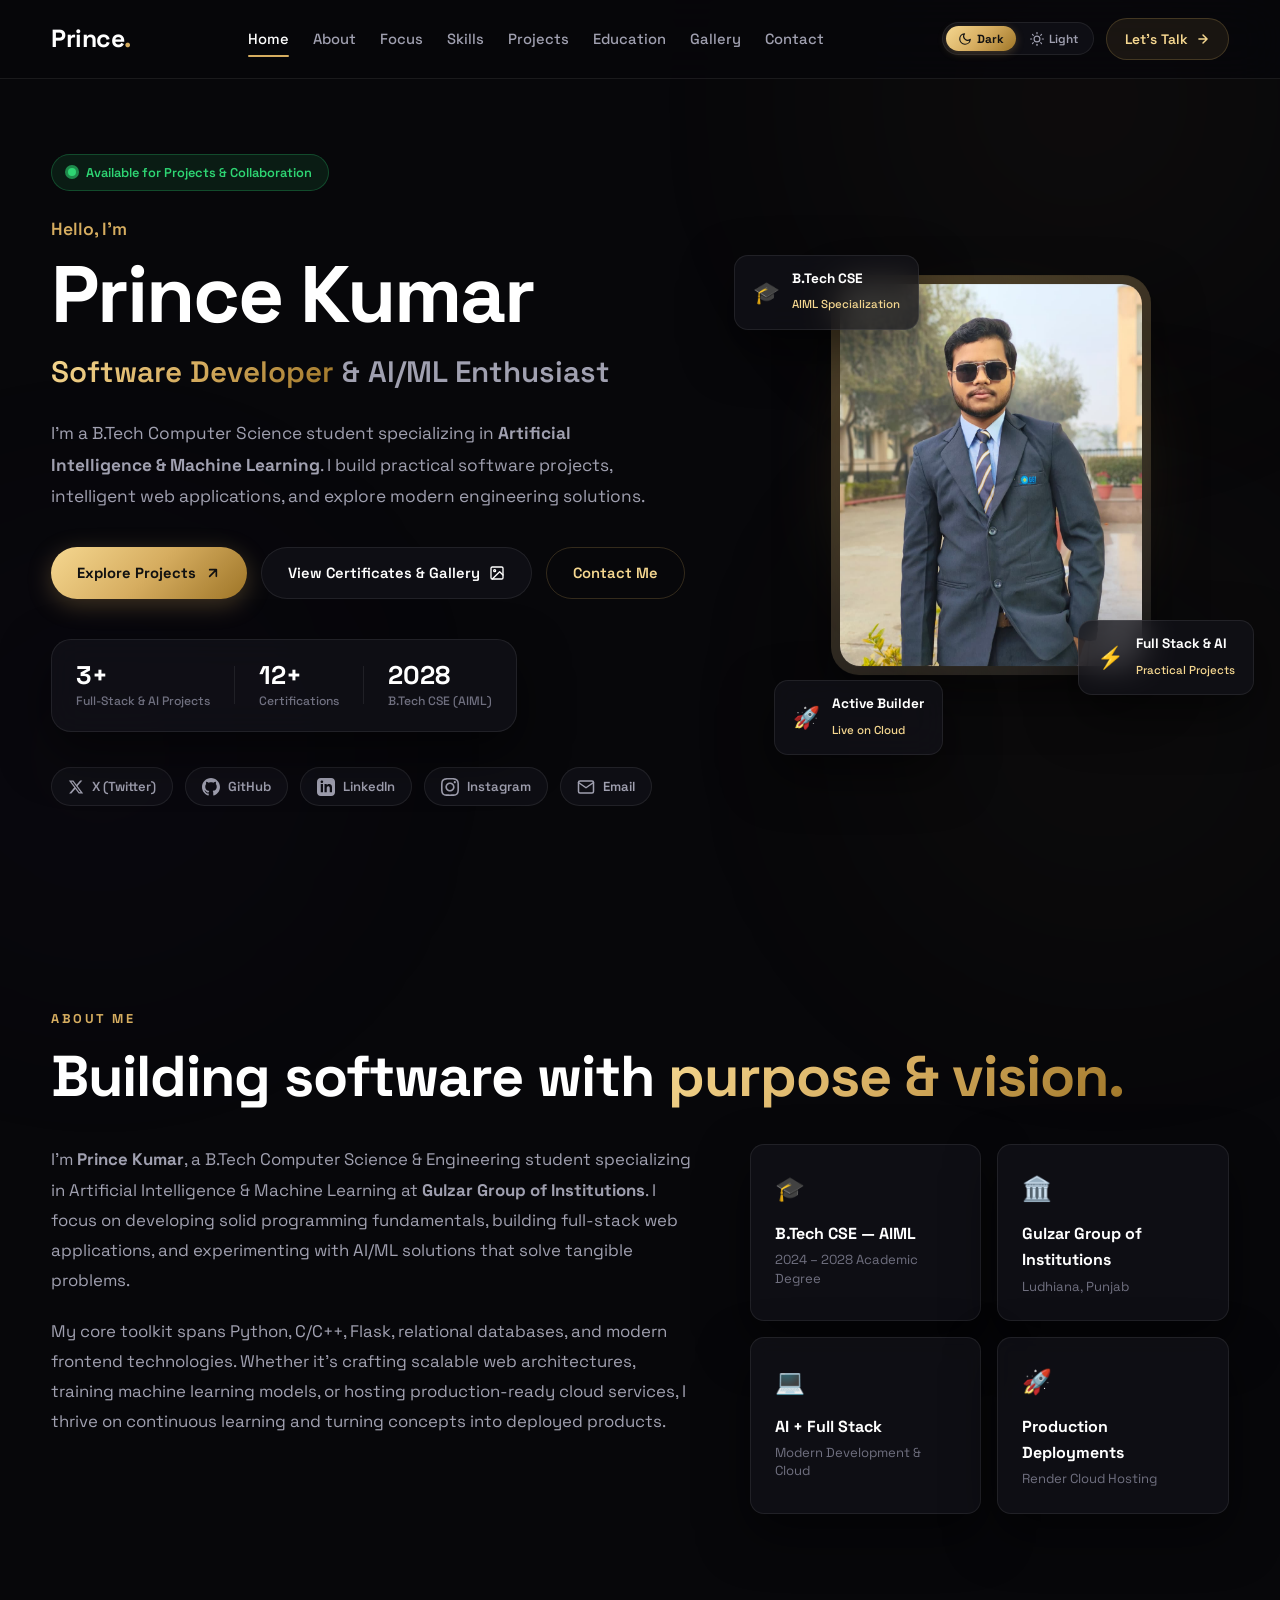
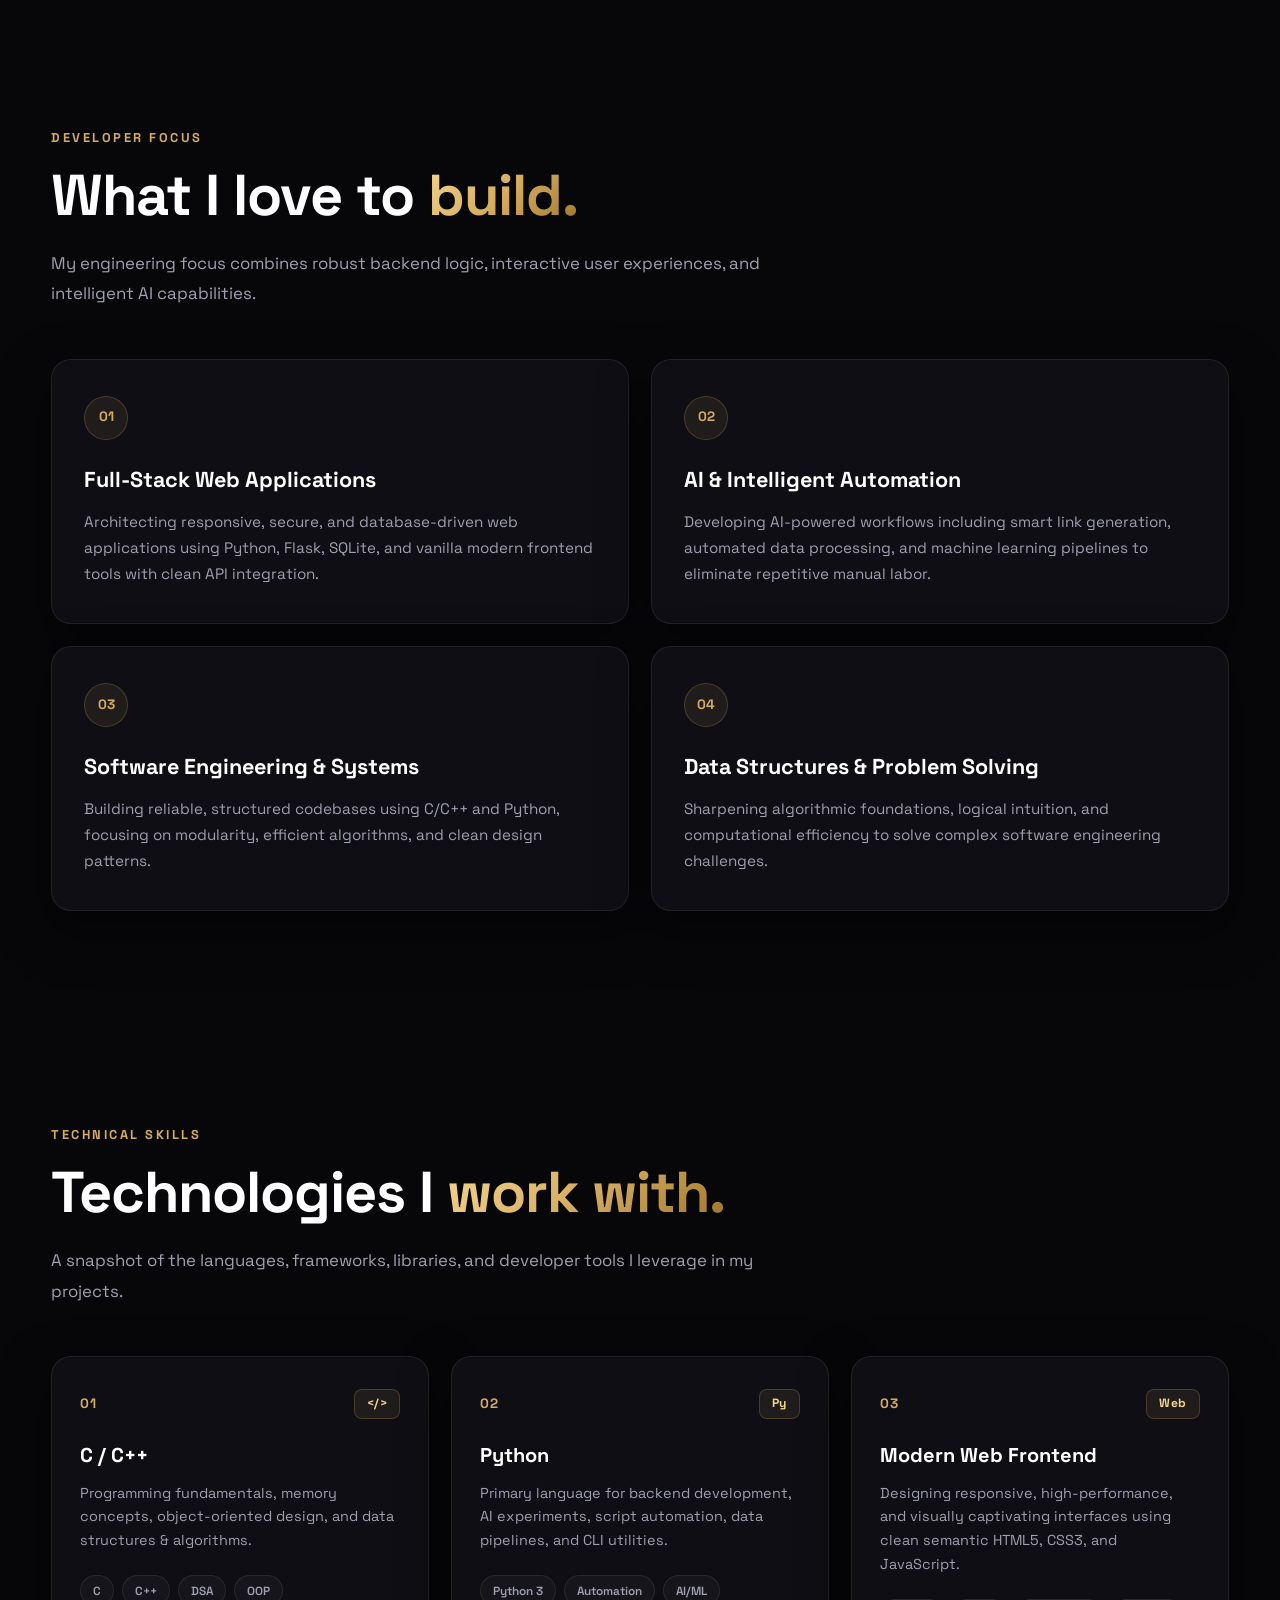
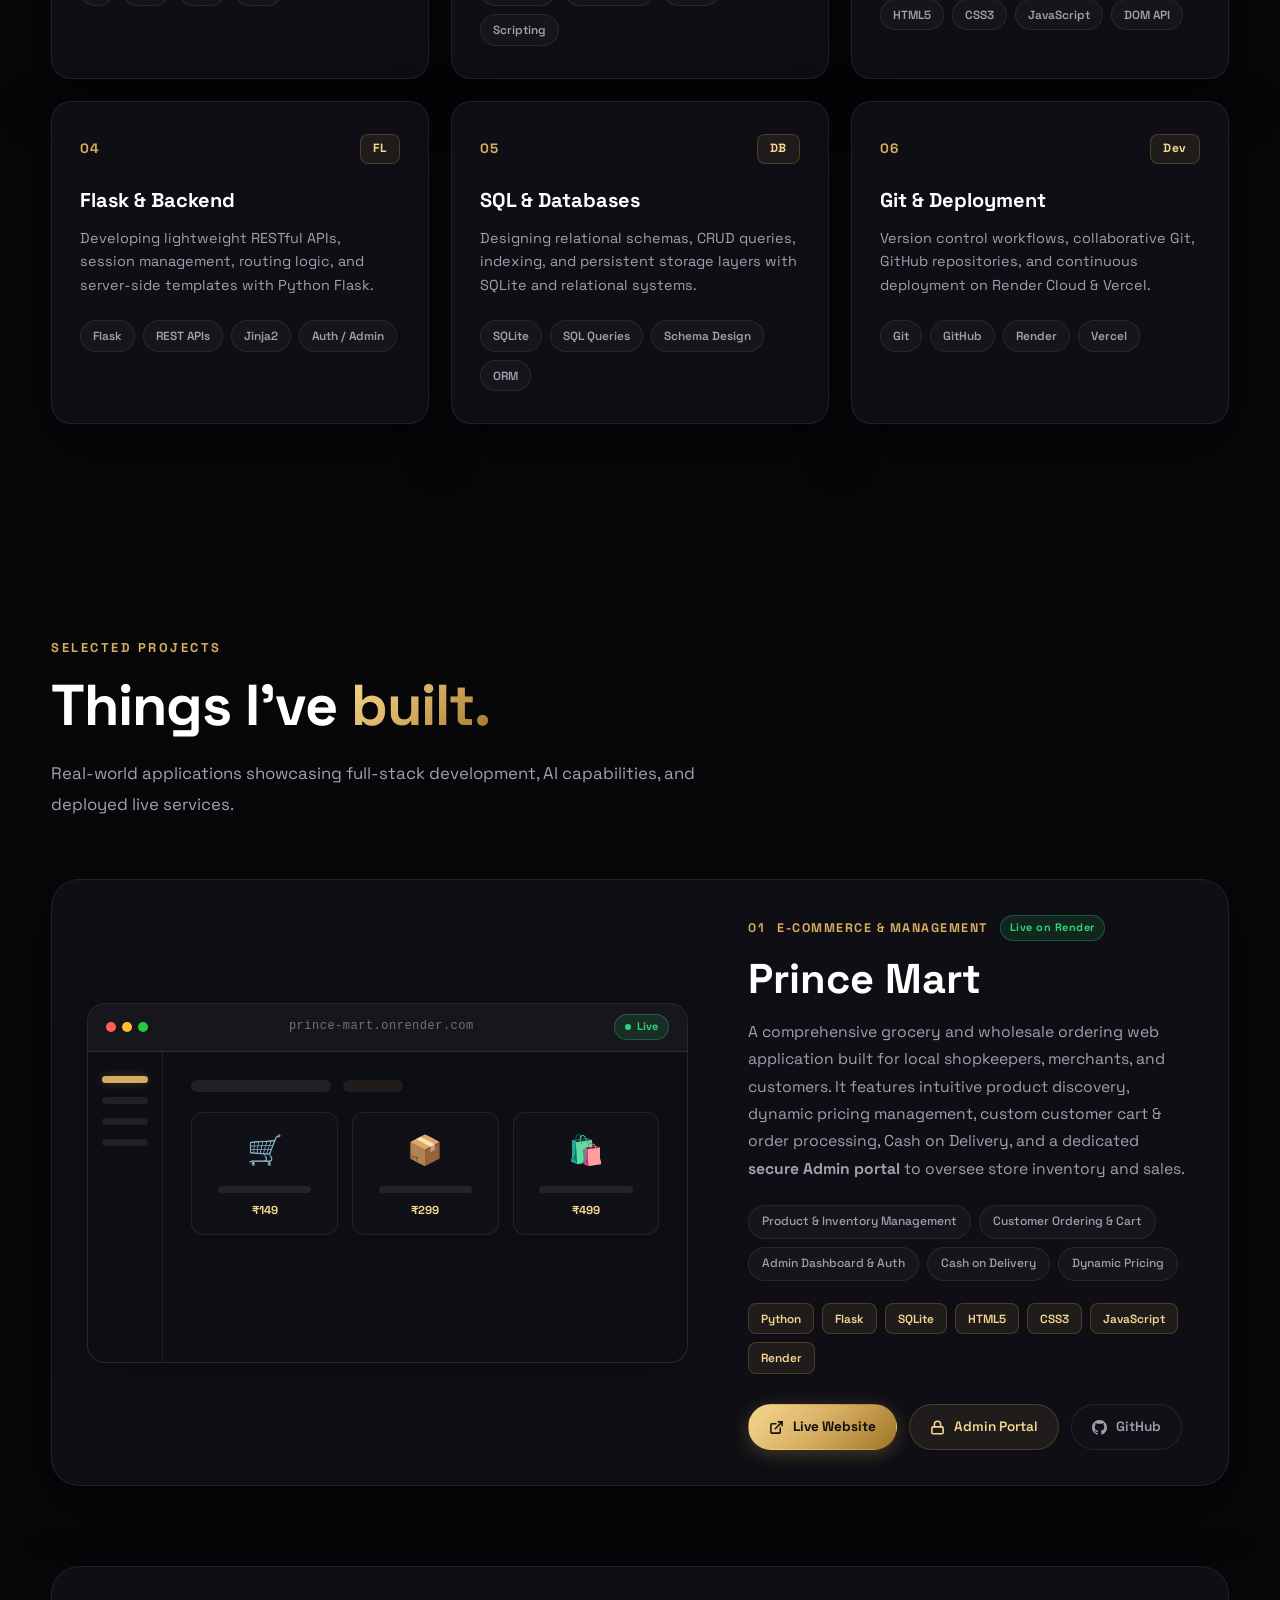
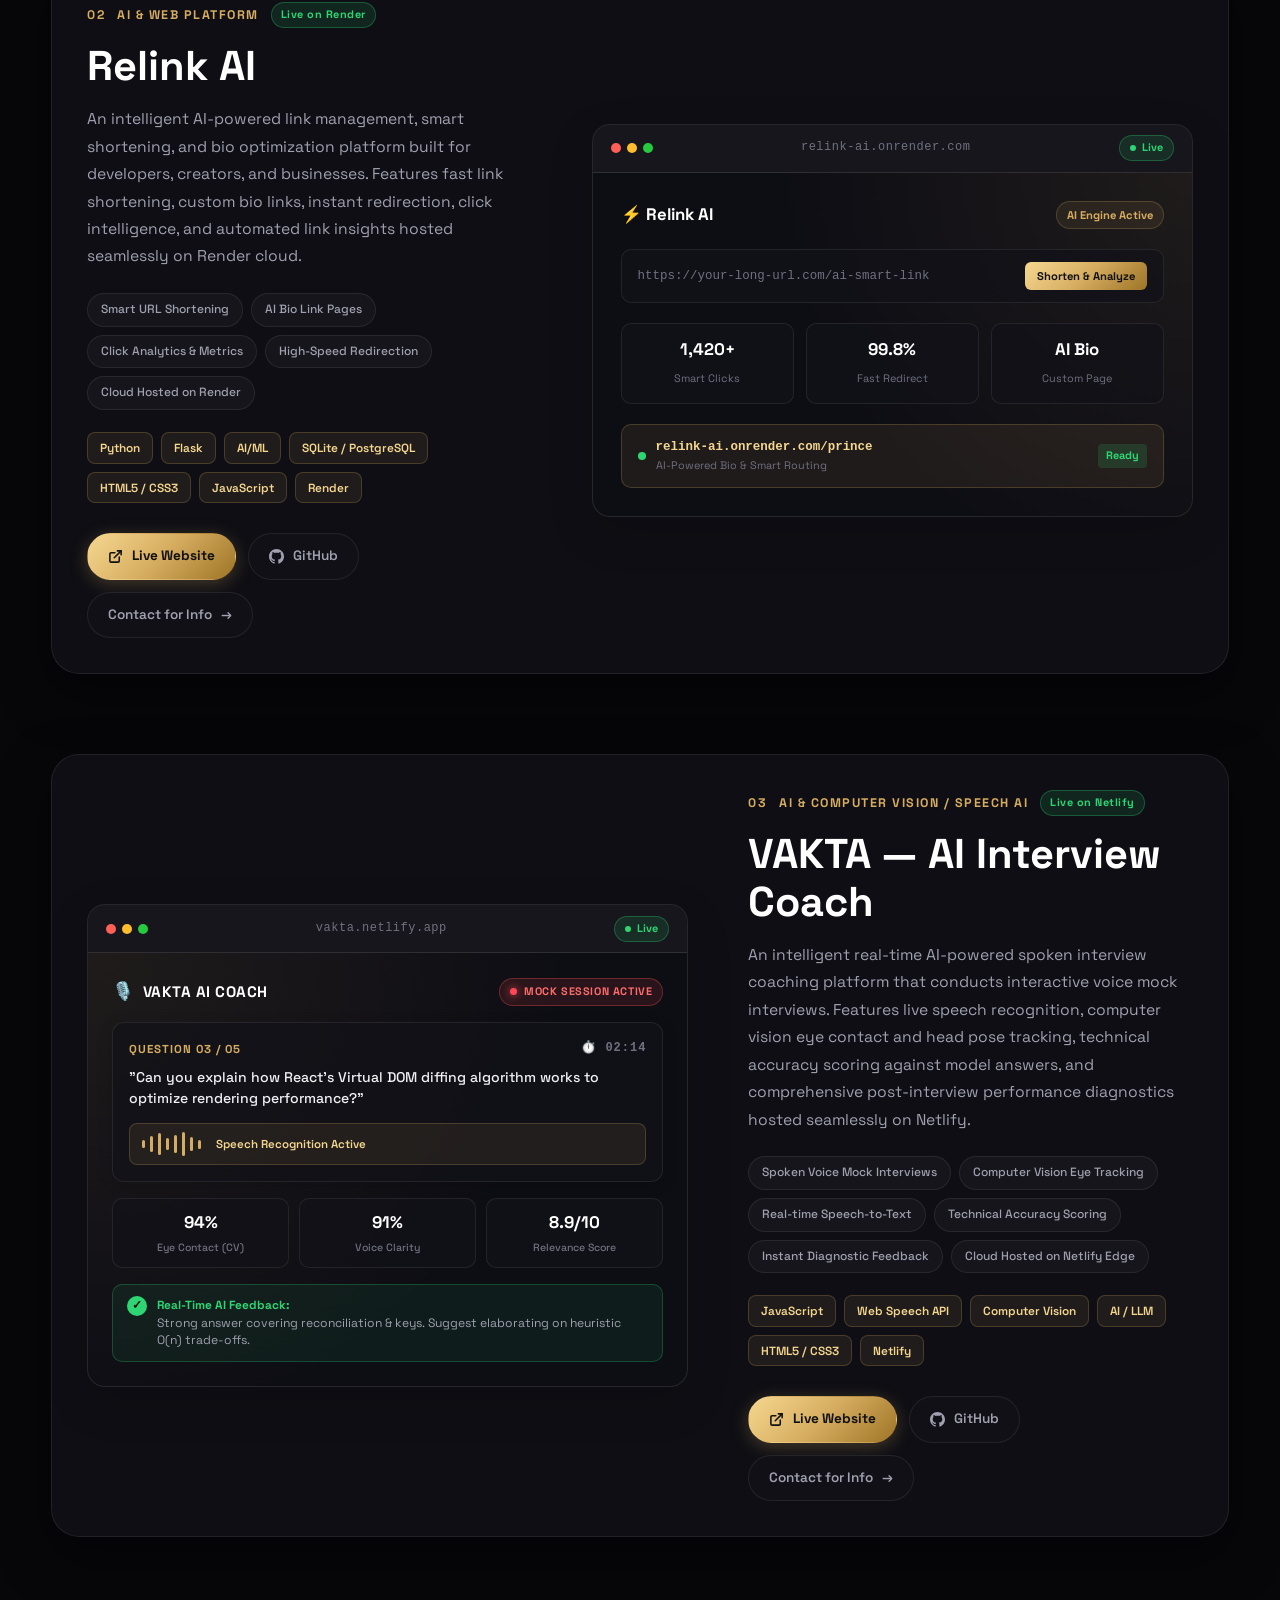
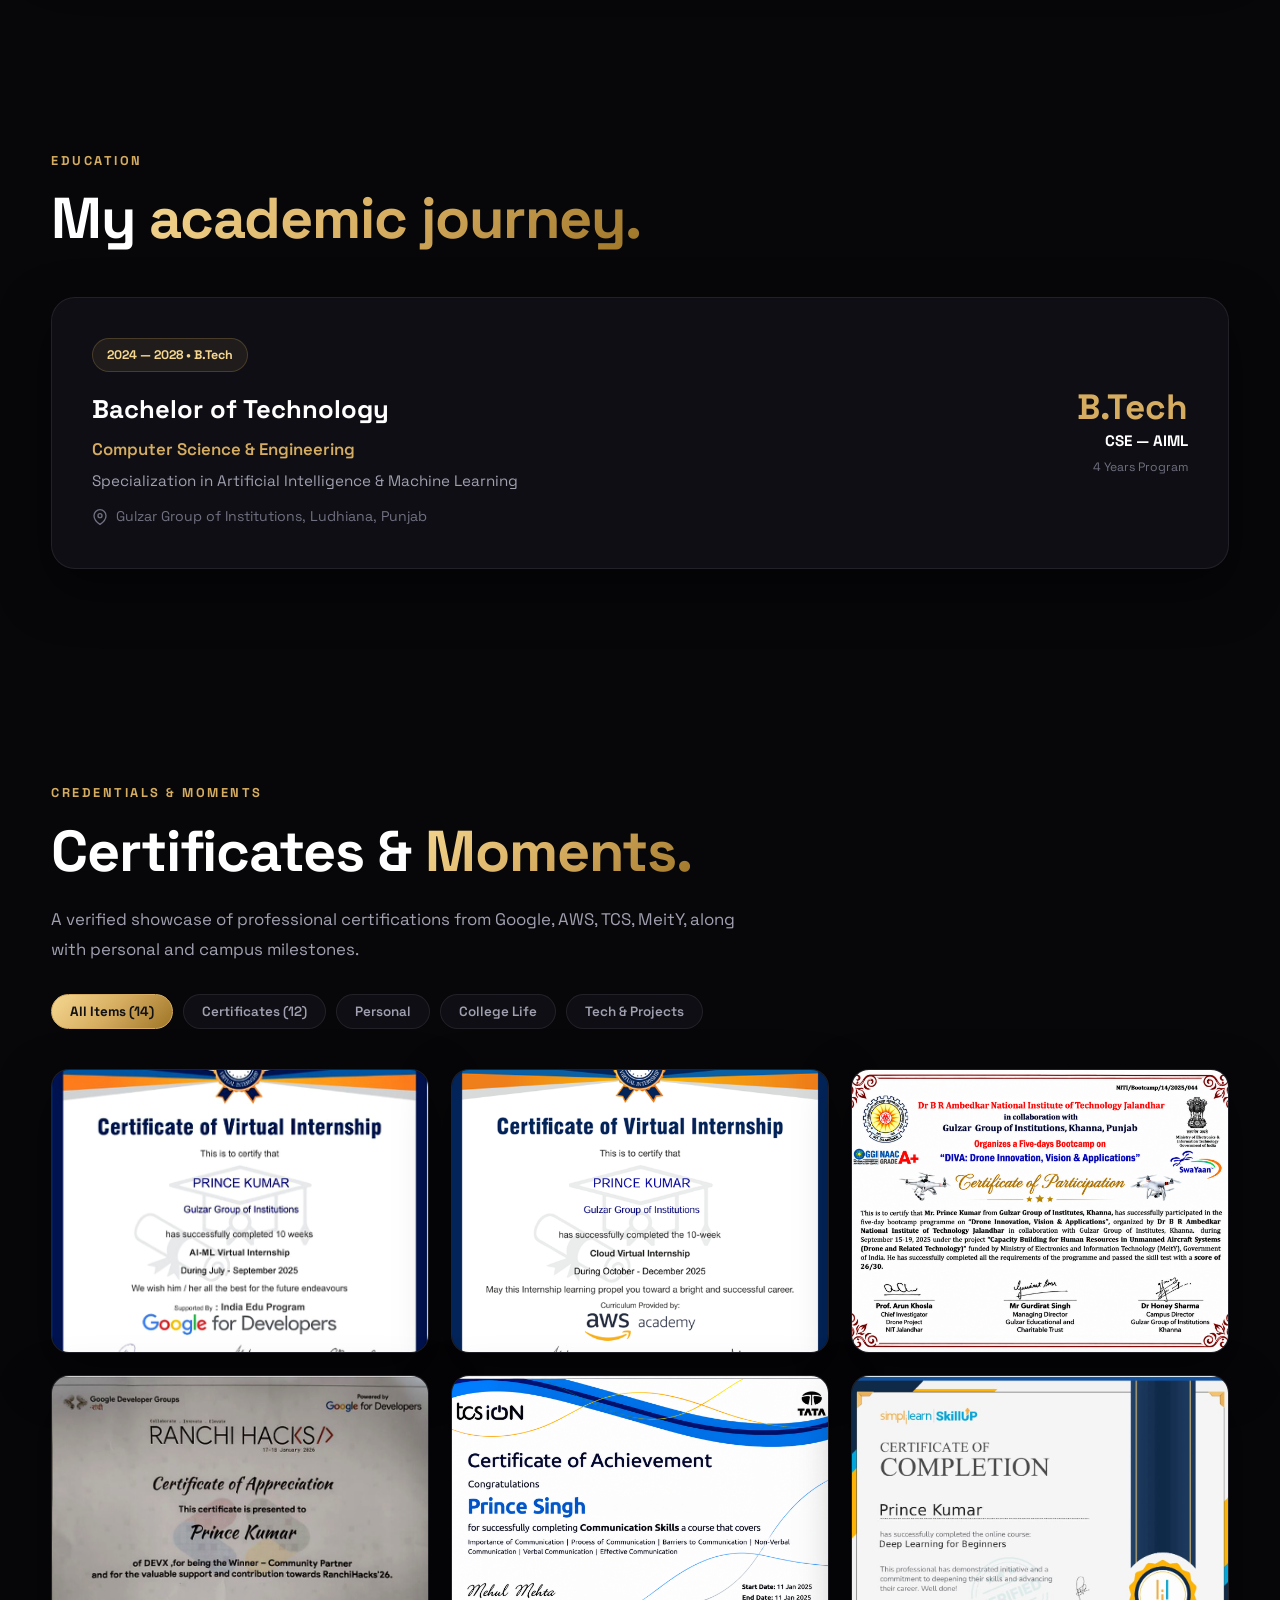
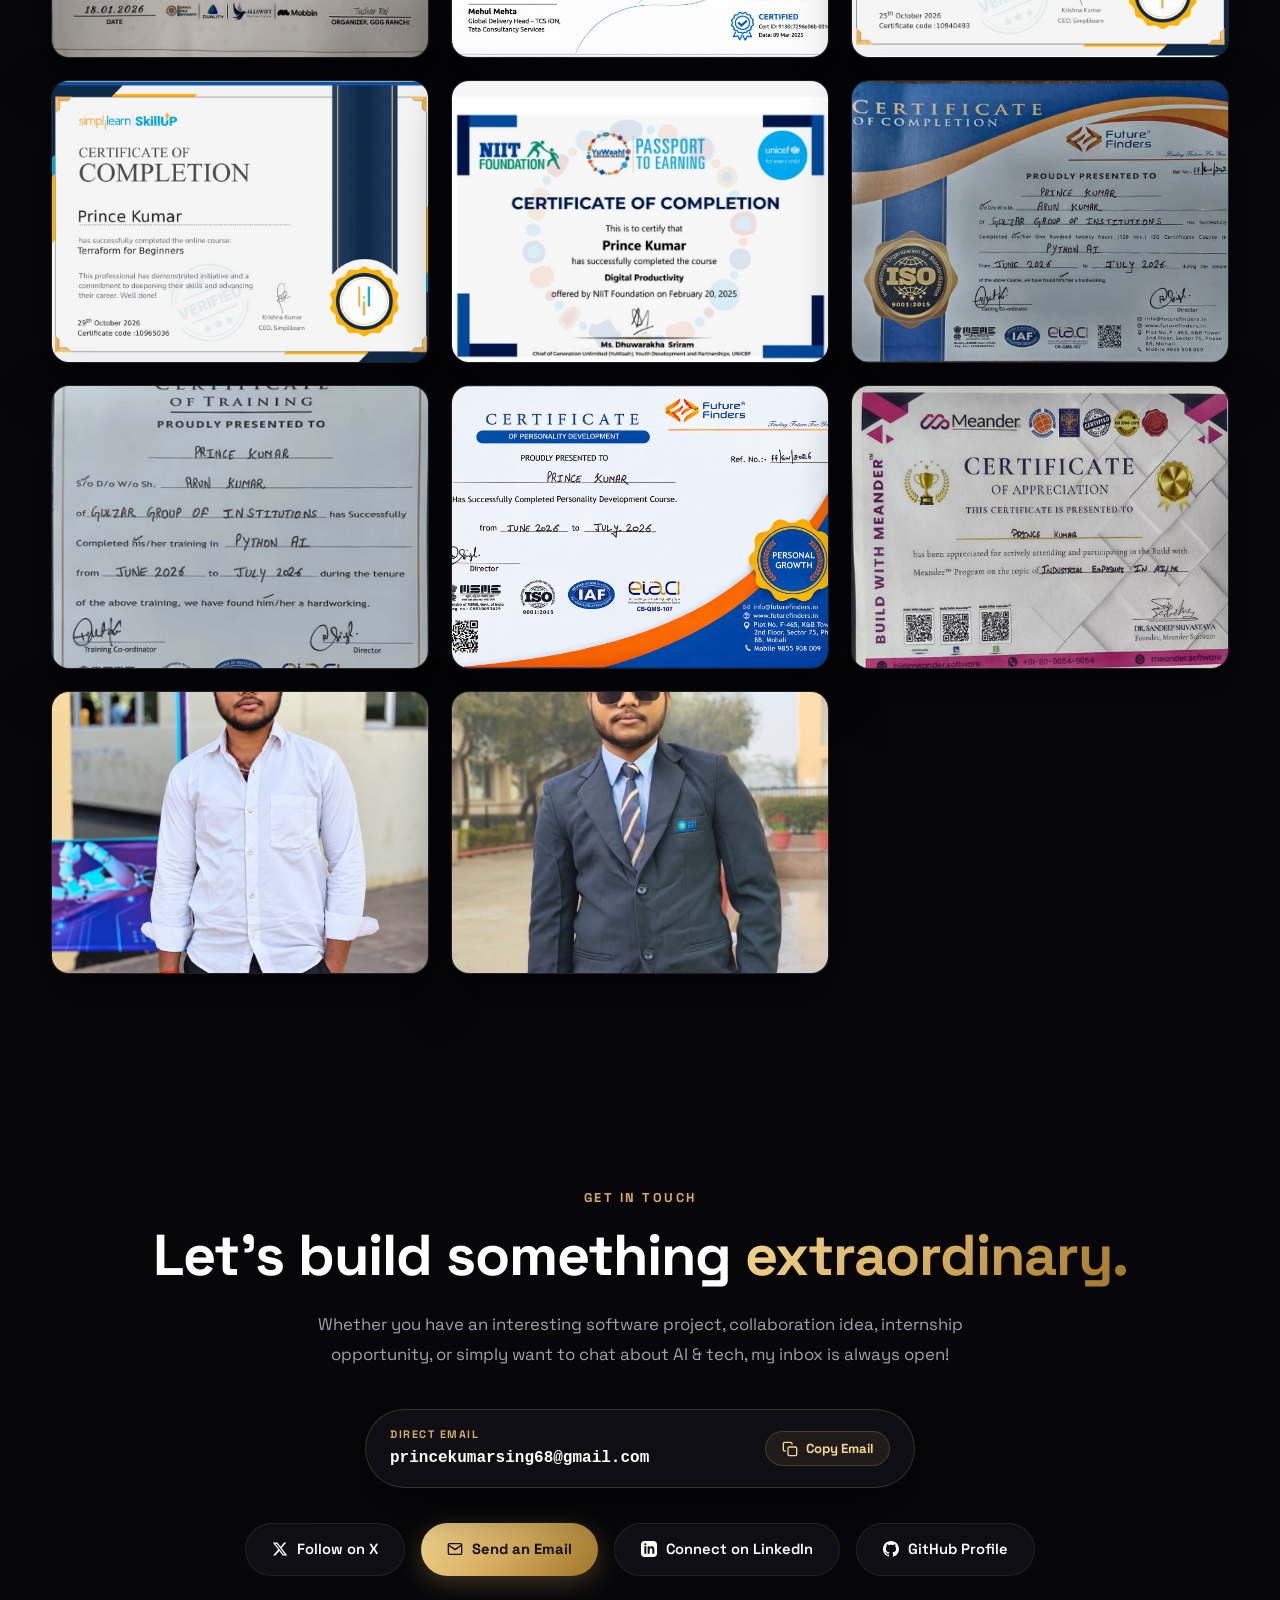
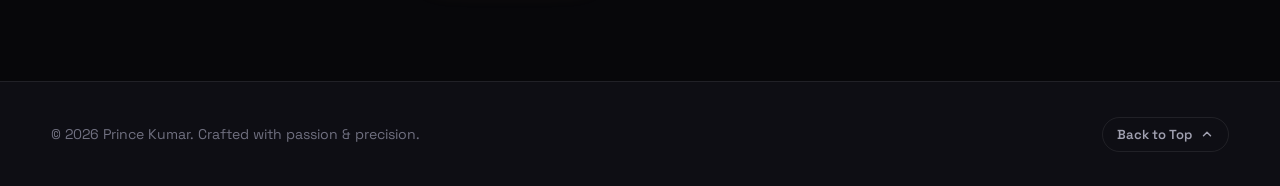
==== commit f1f56baf: "style: set Space Grotesk as primary font across entire portfolio" ====
--- a/prince-portfolio/index.html
+++ b/prince-portfolio/index.html
@@ -24,10 +24,10 @@
         } catch (e) {}
     </script>
 
-    <!-- Google Fonts -->
+    <!-- Google Fonts: Space Grotesk -->
     <link rel="preconnect" href="https://fonts.googleapis.com">
     <link rel="preconnect" href="https://fonts.gstatic.com" crossorigin>
-    <link href="https://fonts.googleapis.com/css2?family=Plus+Jakarta+Sans:wght@300;400;500;600;700;800&family=Space+Grotesk:wght@500;600;700&display=swap" rel="stylesheet">
+    <link href="https://fonts.googleapis.com/css2?family=Space+Grotesk:wght@300;400;500;600;700&family=Plus+Jakarta+Sans:wght@400;500;600;700&display=swap" rel="stylesheet">
 
     <link rel="stylesheet" href="style.css">
 </head>
--- a/prince-portfolio/style.css
+++ b/prince-portfolio/style.css
@@ -41,7 +41,7 @@
     --ambient-opacity: 0.45;
 
     --font-heading: 'Space Grotesk', -apple-system, BlinkMacSystemFont, sans-serif;
-    --font-body: 'Plus Jakarta Sans', -apple-system, BlinkMacSystemFont, 'Segoe UI', Roboto, sans-serif;
+    --font-body: 'Space Grotesk', -apple-system, BlinkMacSystemFont, 'Segoe UI', Roboto, sans-serif;
 
     --container-max: 1200px;
     --radius-sm: 8px;
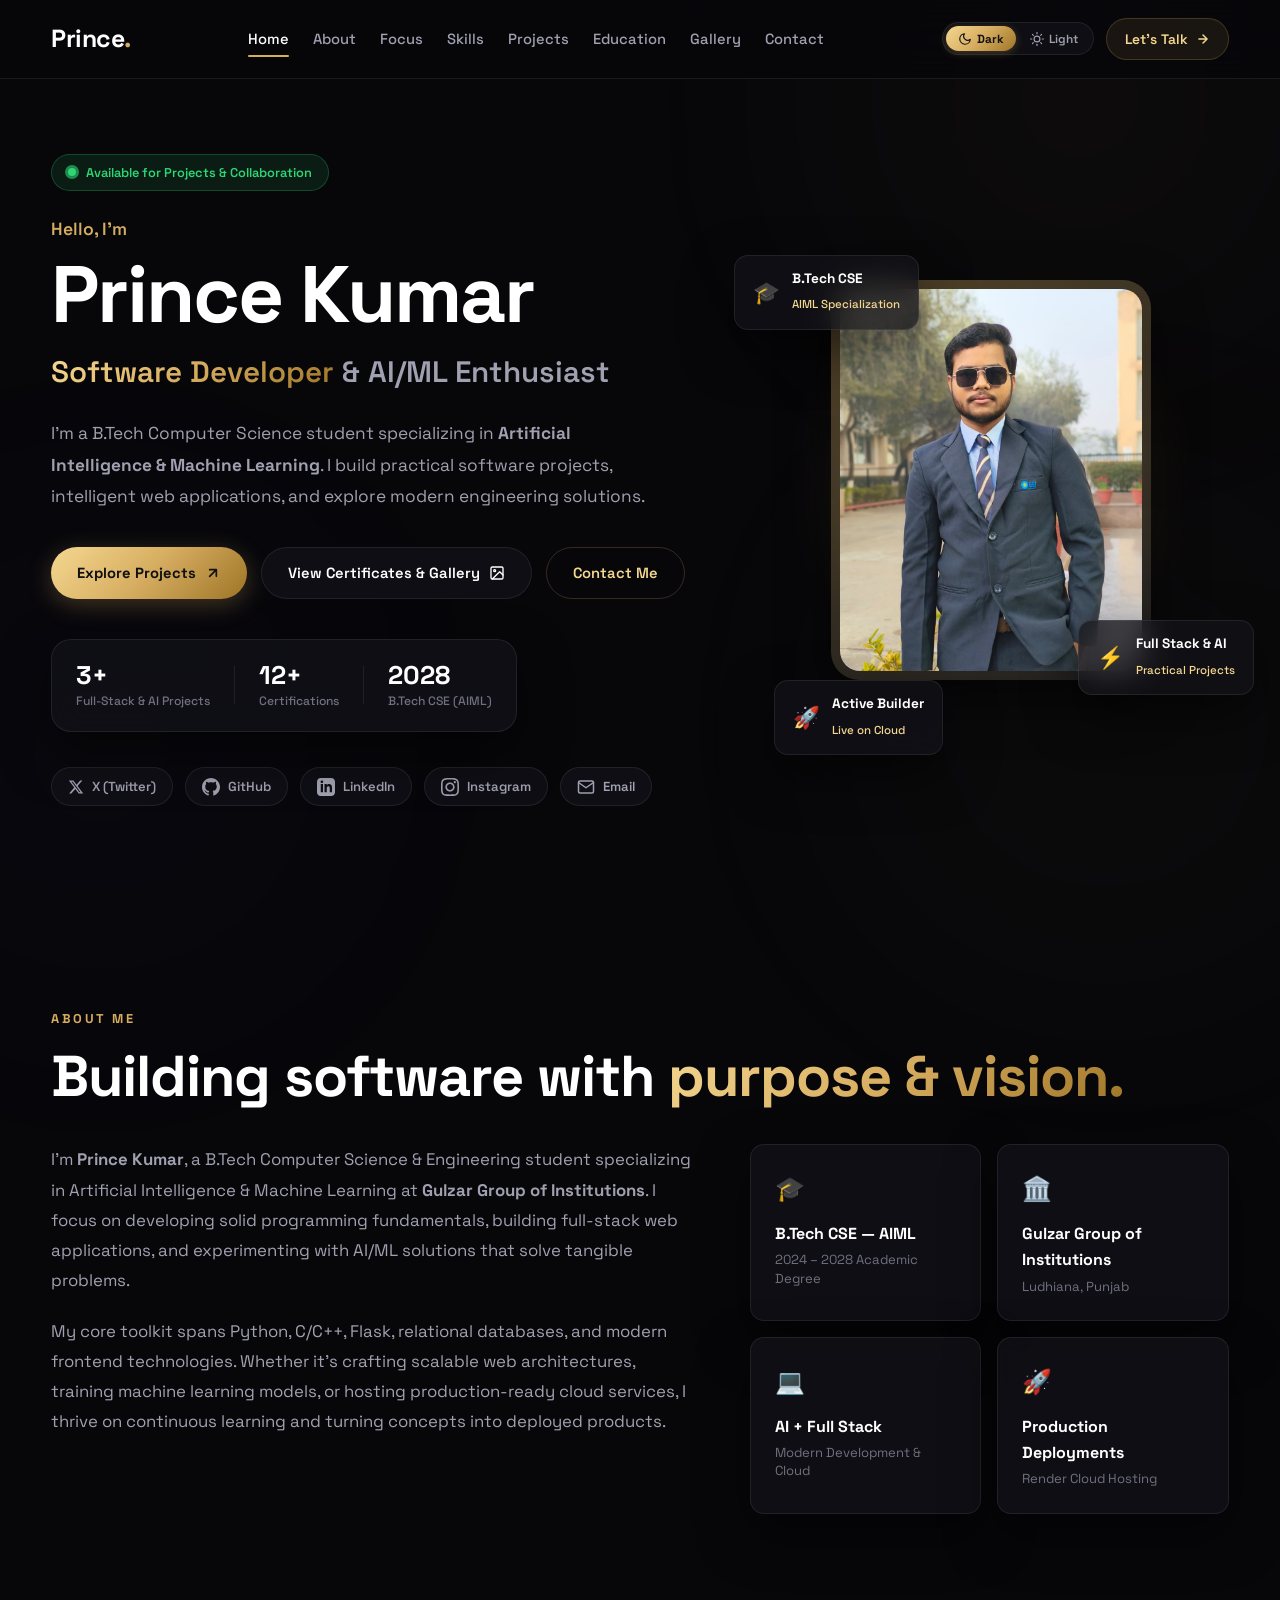
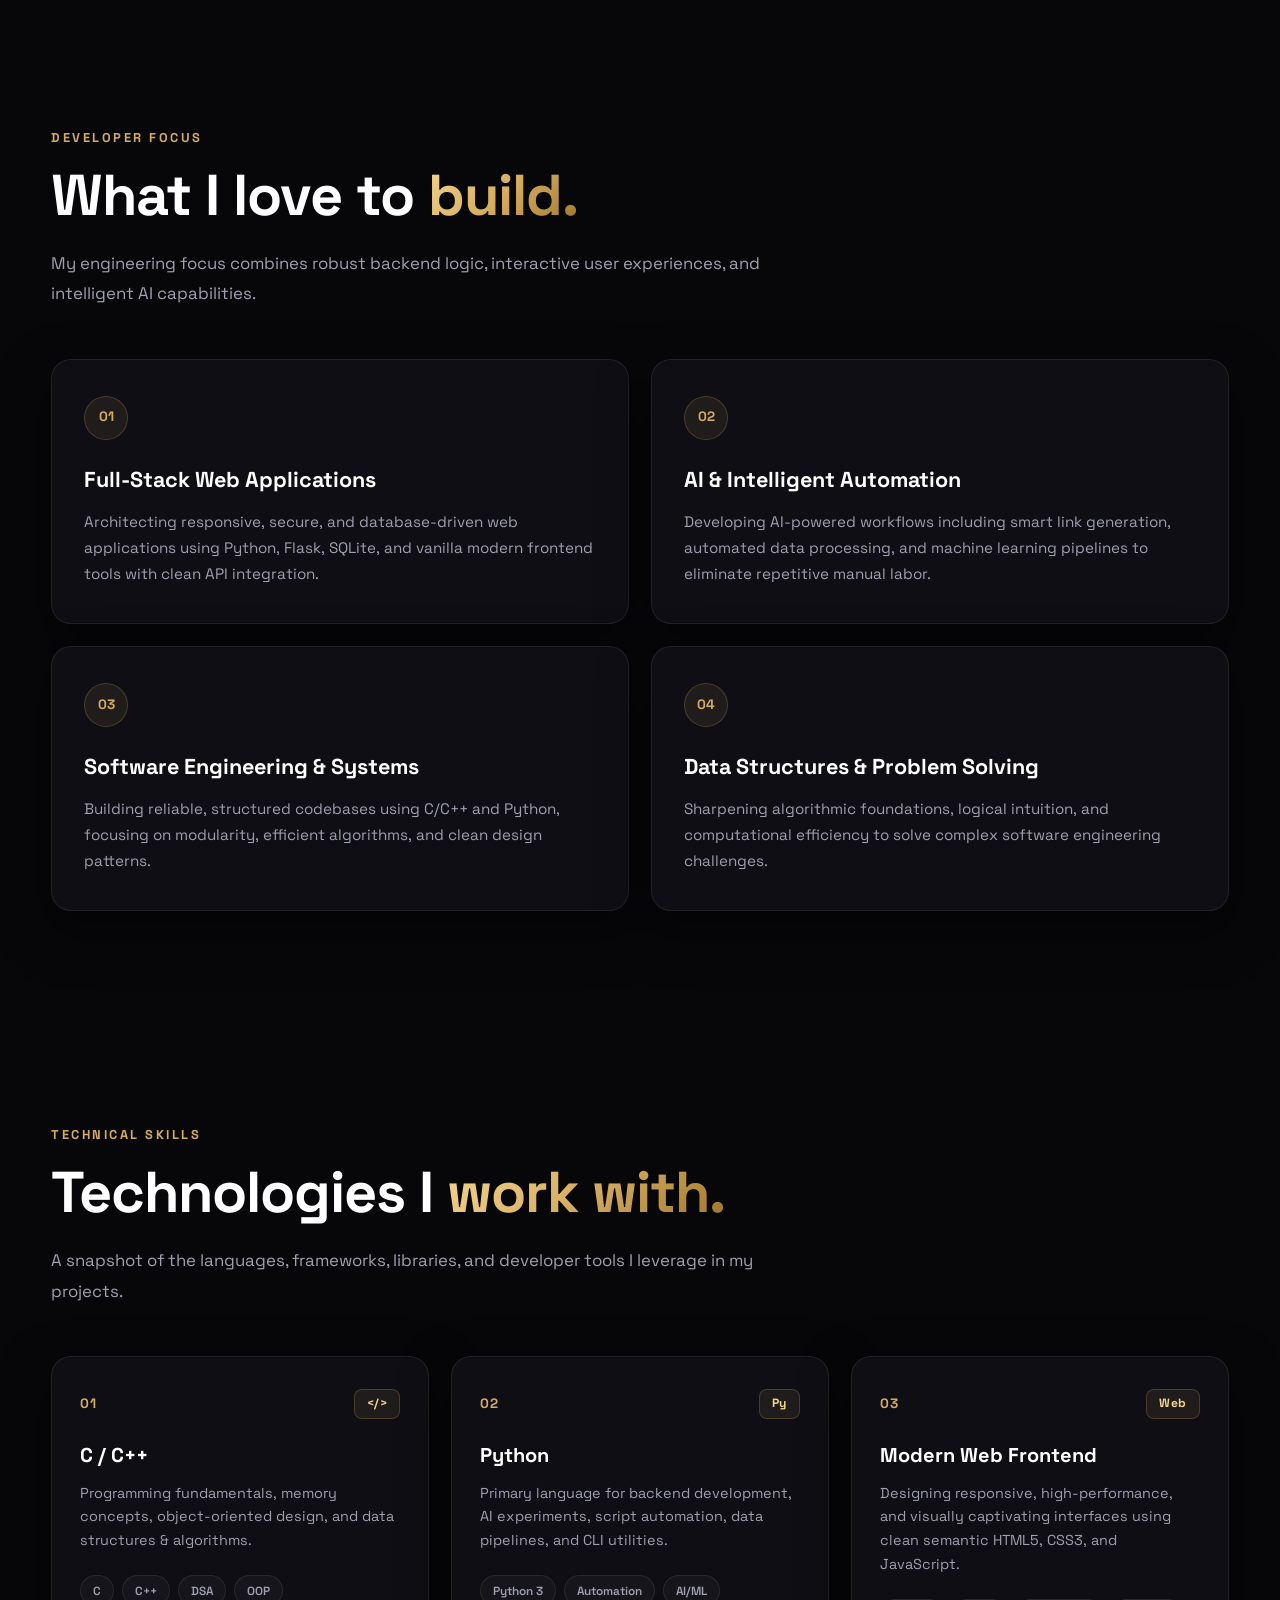
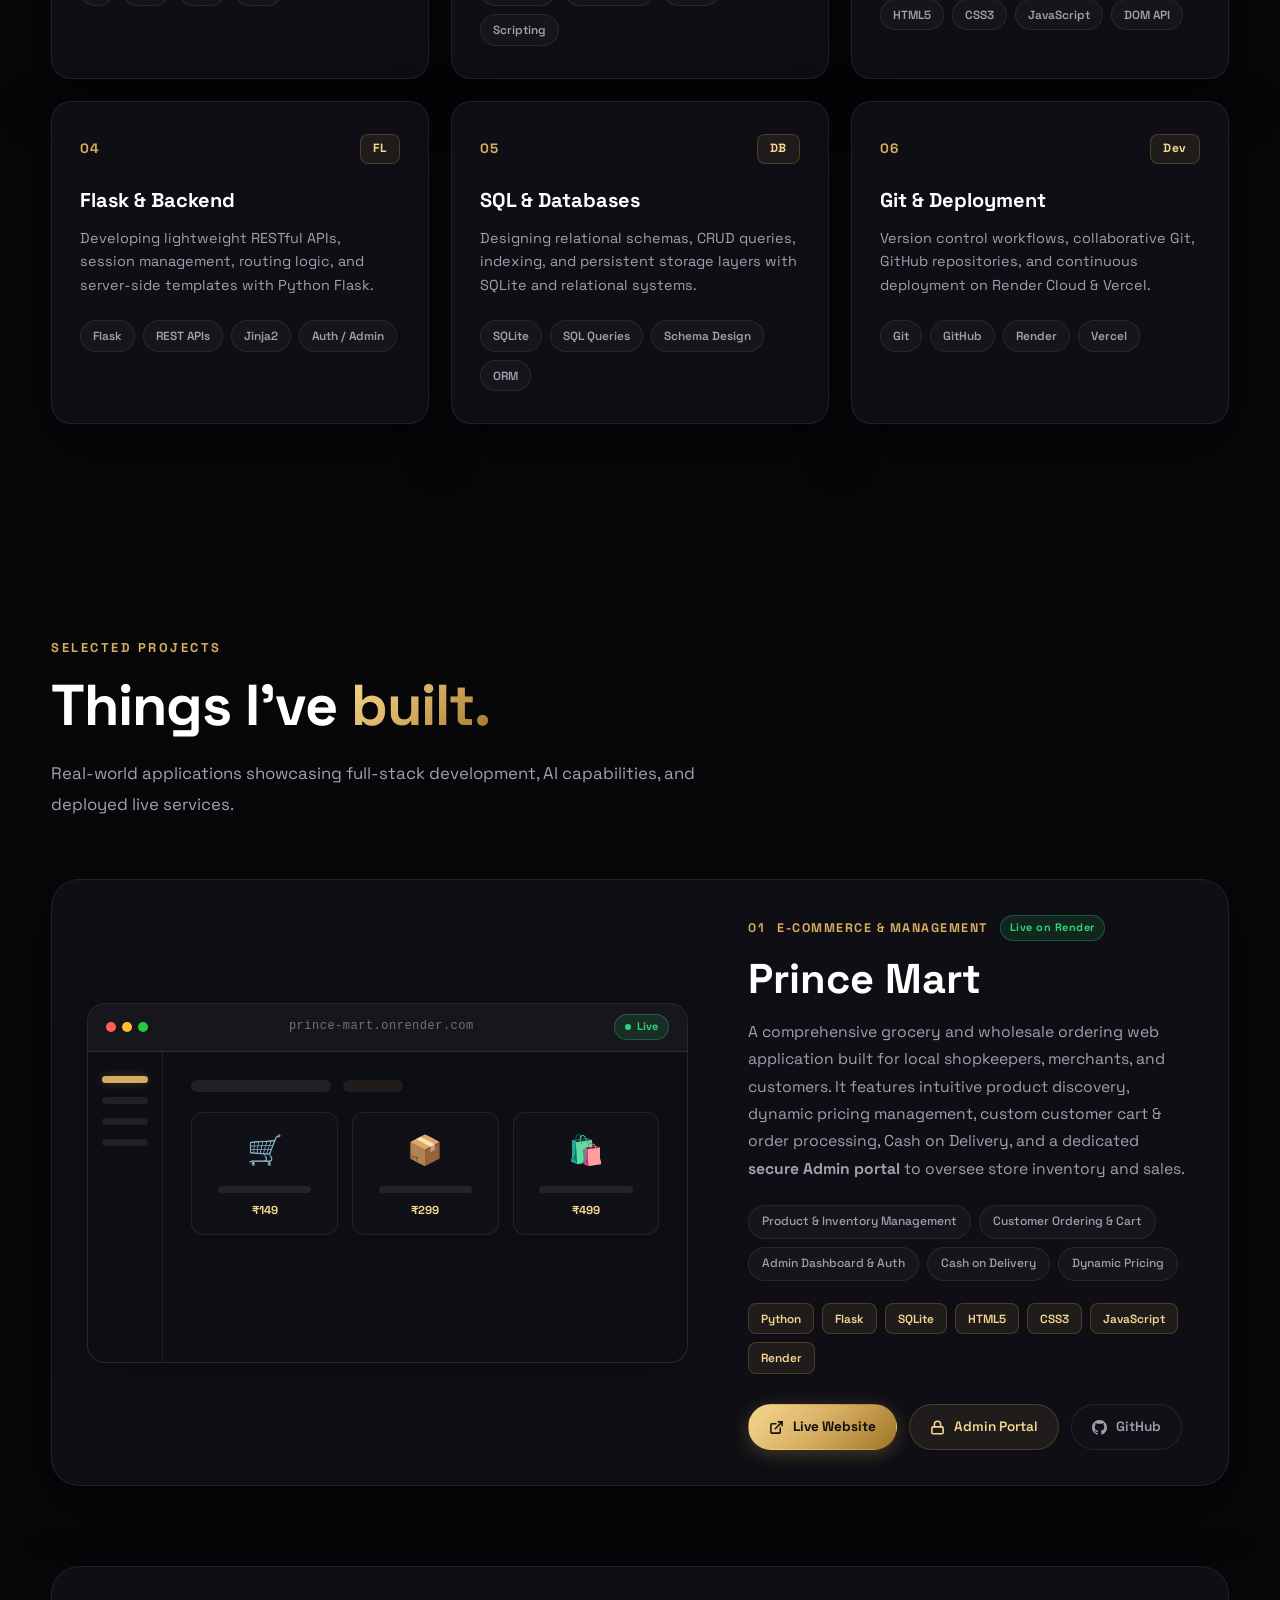
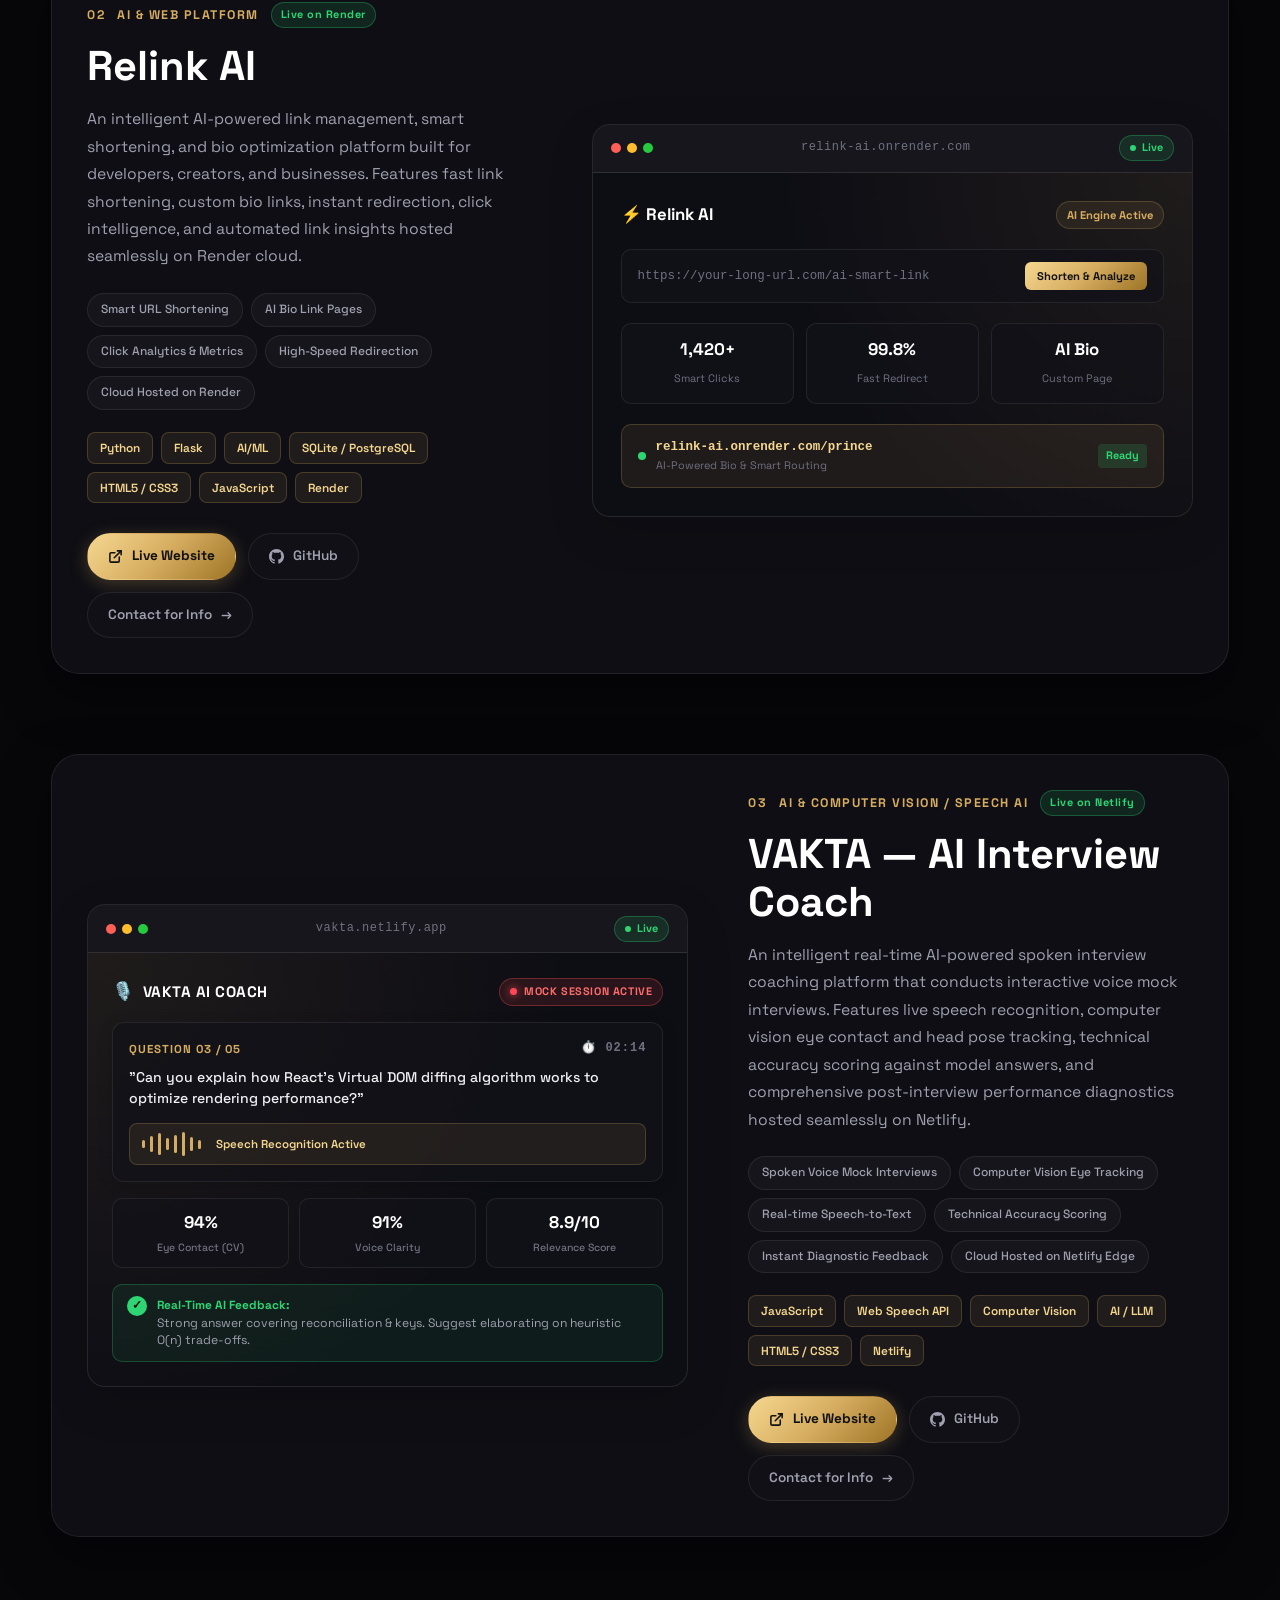
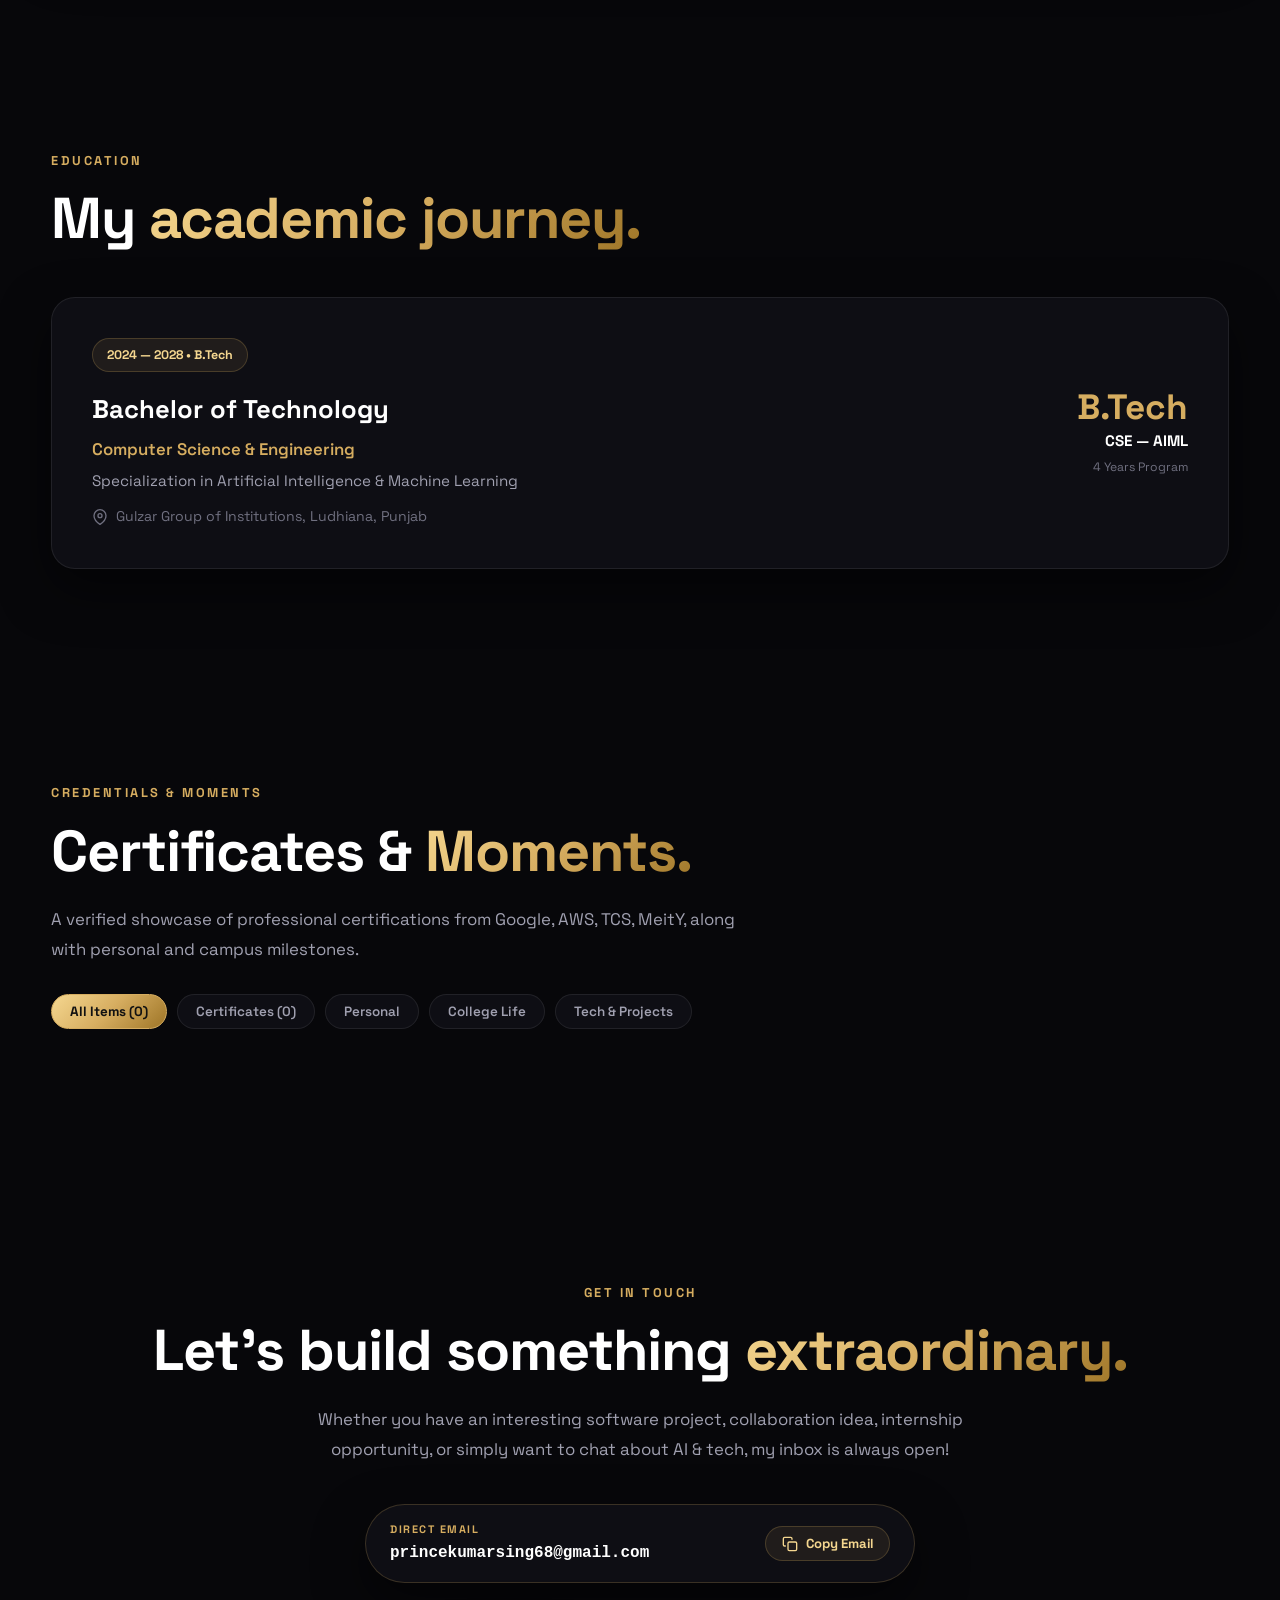
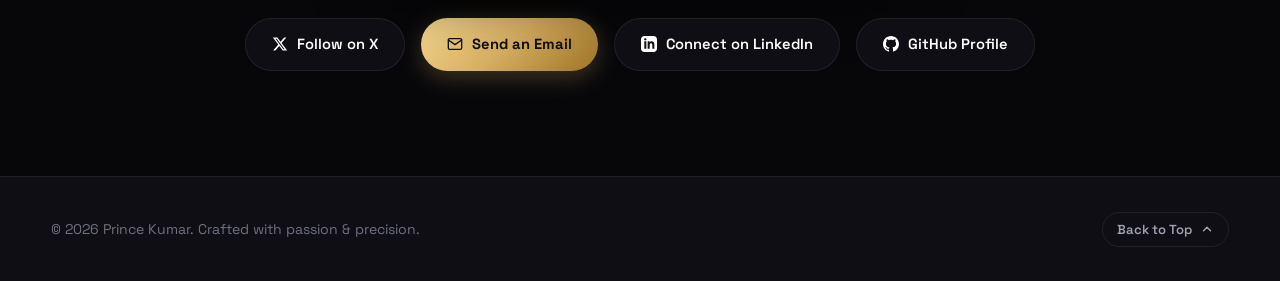
==== commit 8a81bd6d: "feat: add Vakta sky-blue ethereal background and glowing particles to light theme" ====
--- a/prince-portfolio/index.html
+++ b/prince-portfolio/index.html
@@ -38,6 +38,9 @@
     <div class="ambient-glow glow-top" aria-hidden="true"></div>
     <div class="ambient-glow glow-middle" aria-hidden="true"></div>
     <div class="ambient-glow glow-bottom" aria-hidden="true"></div>
+
+    <!-- Background Canvas for Ambient Glowing Bubbles / Particles (Vakta Style) -->
+    <canvas id="ambientCanvas" aria-hidden="true"></canvas>
 
     <!-- ================= NAVBAR ================= -->
     <header class="navbar">
--- a/prince-portfolio/style.css
+++ b/prince-portfolio/style.css
@@ -53,42 +53,70 @@
     --transition-slow: 0.5s cubic-bezier(0.16, 1, 0.3, 1);
 }
 
-/* ================= LIGHT THEME OVERRIDES ================= */
+/* ================= LIGHT THEME OVERRIDES (VAKTA SKY-BLUE ETHEREAL THEME) ================= */
 :root[data-theme="light"],
 :root:has(> head > meta[name="color-scheme"][content="light"]) {
     color-scheme: light;
 
-    --bg: #f6f8fc;
-    --bg-secondary: #ffffff;
-    --bg-card: rgba(255, 255, 255, 0.88);
+    --bg: #ffffff;
+    --bg-secondary: #f0f9ff;
+    --bg-card: rgba(255, 255, 255, 0.90);
     --bg-card-hover: #ffffff;
-    --bg-glass: rgba(0, 0, 0, 0.02);
-
-    --gold: #b3852d;
-    --gold-light: #8e6518;
-    --gold-dark: #7a5410;
-    --gold-gradient: linear-gradient(135deg, #c99839 0%, #b3852d 50%, #8e6518 100%);
-    --gold-glow: rgba(179, 133, 45, 0.22);
-    --gold-soft: rgba(179, 133, 45, 0.1);
-
-    --white: #111318;
-    --text-primary: #12141a;
-    --text-secondary: #4e5263;
-    --text-muted: #74788c;
-
-    --border: rgba(0, 0, 0, 0.08);
-    --border-hover: rgba(179, 133, 45, 0.4);
-    --border-gold: rgba(179, 133, 45, 0.28);
+    --bg-glass: rgba(255, 255, 255, 0.88);
+
+    --gold: #0284c7;
+    --gold-light: #0369a1;
+    --gold-dark: #075985;
+    --gold-gradient: linear-gradient(135deg, #0284c7 0%, #0ea5e9 50%, #38bdf8 100%);
+    --gold-glow: rgba(14, 165, 233, 0.32);
+    --gold-soft: rgba(224, 242, 254, 0.75);
+
+    --white: #0f172a;
+    --text-primary: #0f172a;
+    --text-secondary: #334155;
+    --text-muted: #64748b;
+
+    --border: rgba(147, 197, 253, 0.55);
+    --border-hover: rgba(56, 189, 248, 0.85);
+    --border-gold: rgba(147, 197, 253, 0.65);
 
     --window-bg: #ffffff;
-    --window-header: rgba(0, 0, 0, 0.035);
-    --window-border: rgba(0, 0, 0, 0.08);
-
-    --navbar-bg: rgba(246, 248, 252, 0.85);
-    --navbar-scrolled: rgba(246, 248, 252, 0.96);
-
-    --card-shadow: 0 14px 38px rgba(0, 0, 0, 0.06);
-    --ambient-opacity: 0.2;
+    --window-header: rgba(224, 242, 254, 0.55);
+    --window-border: rgba(147, 197, 253, 0.55);
+
+    --navbar-bg: rgba(255, 255, 255, 0.88);
+    --navbar-scrolled: rgba(255, 255, 255, 0.96);
+
+    --card-shadow: 0 16px 35px -8px rgba(186, 230, 253, 0.45);
+    --ambient-opacity: 0.75;
+}
+
+:root[data-theme="light"] body {
+    background: linear-gradient(180deg, #ffffff 0%, #ffffff 32%, #e0f2fe 72%, #bae6fd 100%);
+    background-attachment: fixed;
+}
+
+:root[data-theme="light"] .glow-top {
+    background: radial-gradient(circle, rgba(186, 230, 253, 0.65) 0%, transparent 70%);
+}
+
+:root[data-theme="light"] .glow-middle {
+    background: radial-gradient(circle, rgba(147, 197, 253, 0.5) 0%, transparent 70%);
+}
+
+:root[data-theme="light"] .glow-bottom {
+    background: radial-gradient(circle, rgba(56, 189, 248, 0.45) 0%, transparent 70%);
+}
+
+:root[data-theme="light"] .btn-primary,
+:root[data-theme="light"] .project-action.action-live,
+:root[data-theme="light"] .theme-btn.active,
+:root[data-theme="light"] .relink-action-badge {
+    color: #ffffff;
+}
+
+:root[data-theme="light"] .nav-button:hover {
+    color: #ffffff;
 }
 
 /* ================= RESET & BASE ================= */
@@ -173,6 +201,17 @@
     background: radial-gradient(circle, rgba(214, 173, 96, 0.16) 0%, transparent 70%);
 }
 
+/* ================= FLOATING AMBIENT PARTICLES CANVAS (VAKTA STYLE) ================= */
+#ambientCanvas {
+    position: fixed;
+    top: 0;
+    left: 0;
+    width: 100%;
+    height: 100%;
+    pointer-events: none;
+    z-index: 0;
+}
+
 /* ================= LAYOUT CONTAINER ================= */
 .container {
     width: min(92%, var(--container-max));
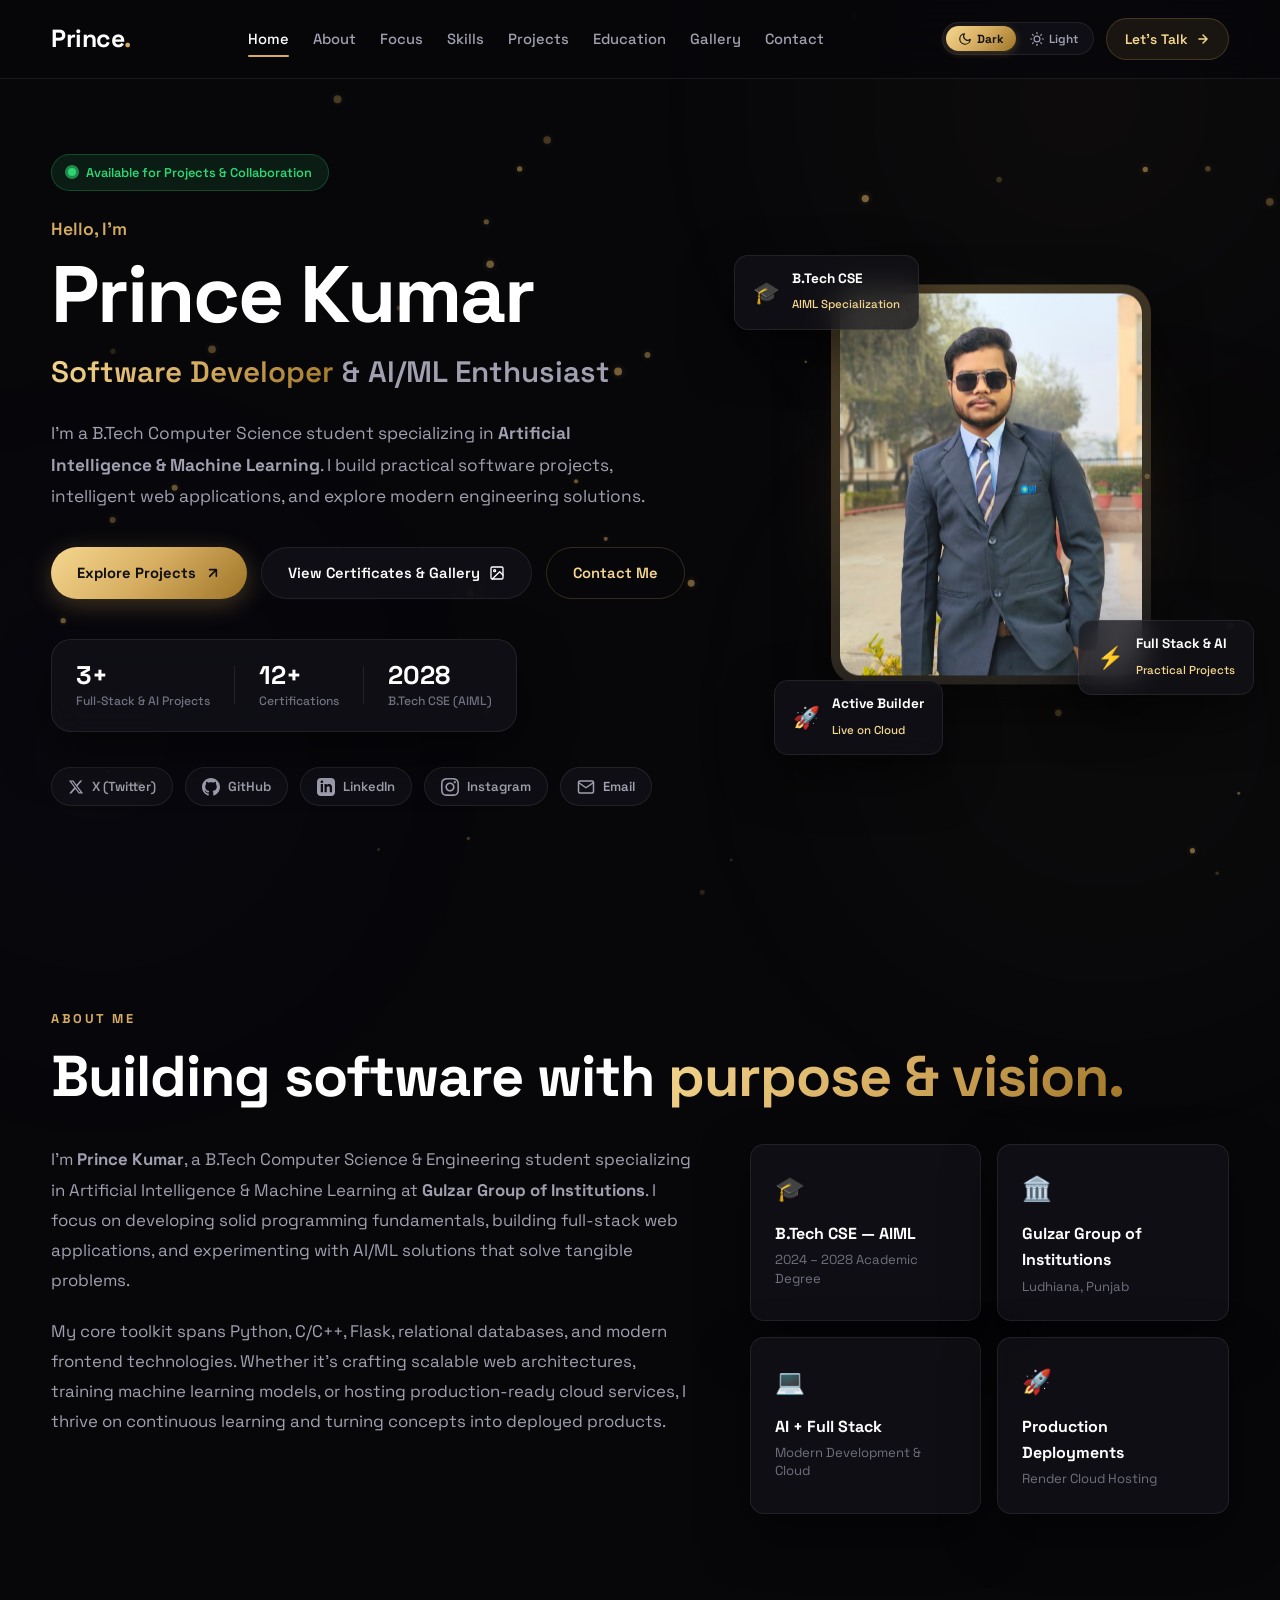
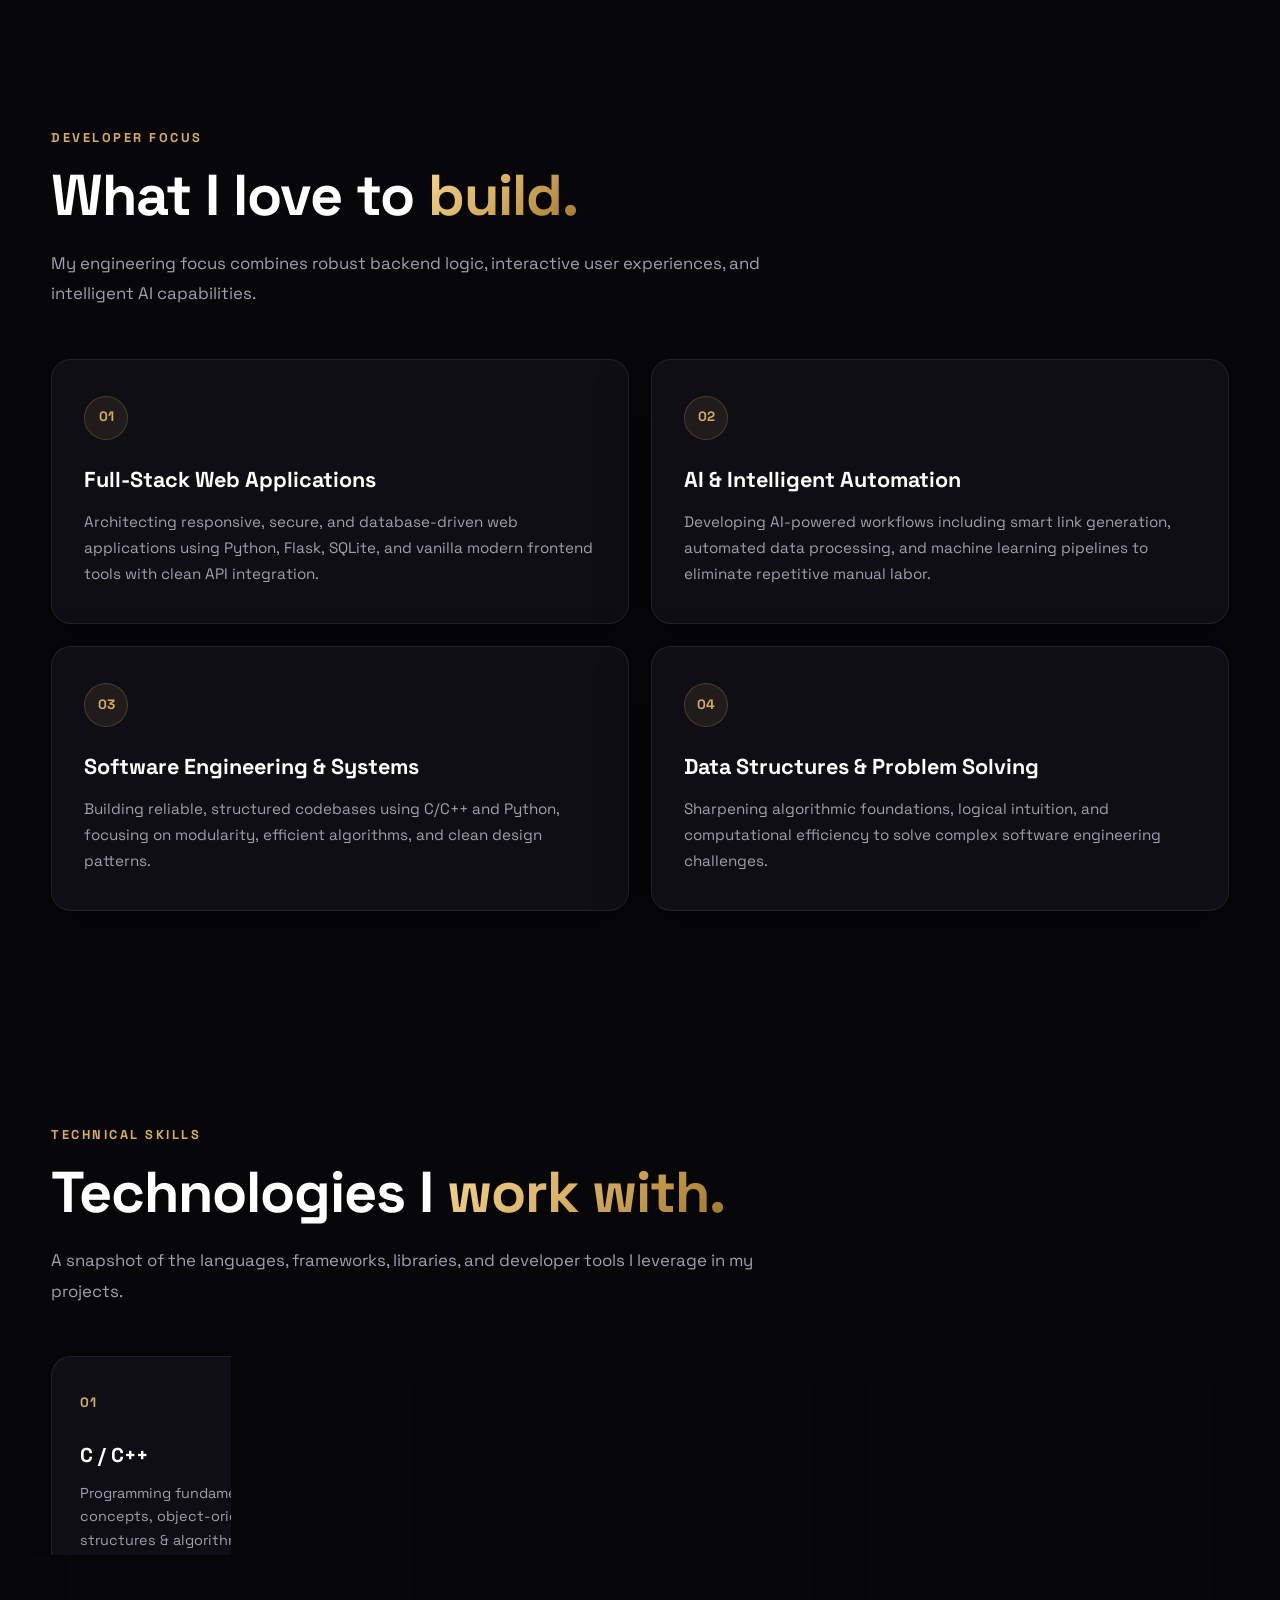
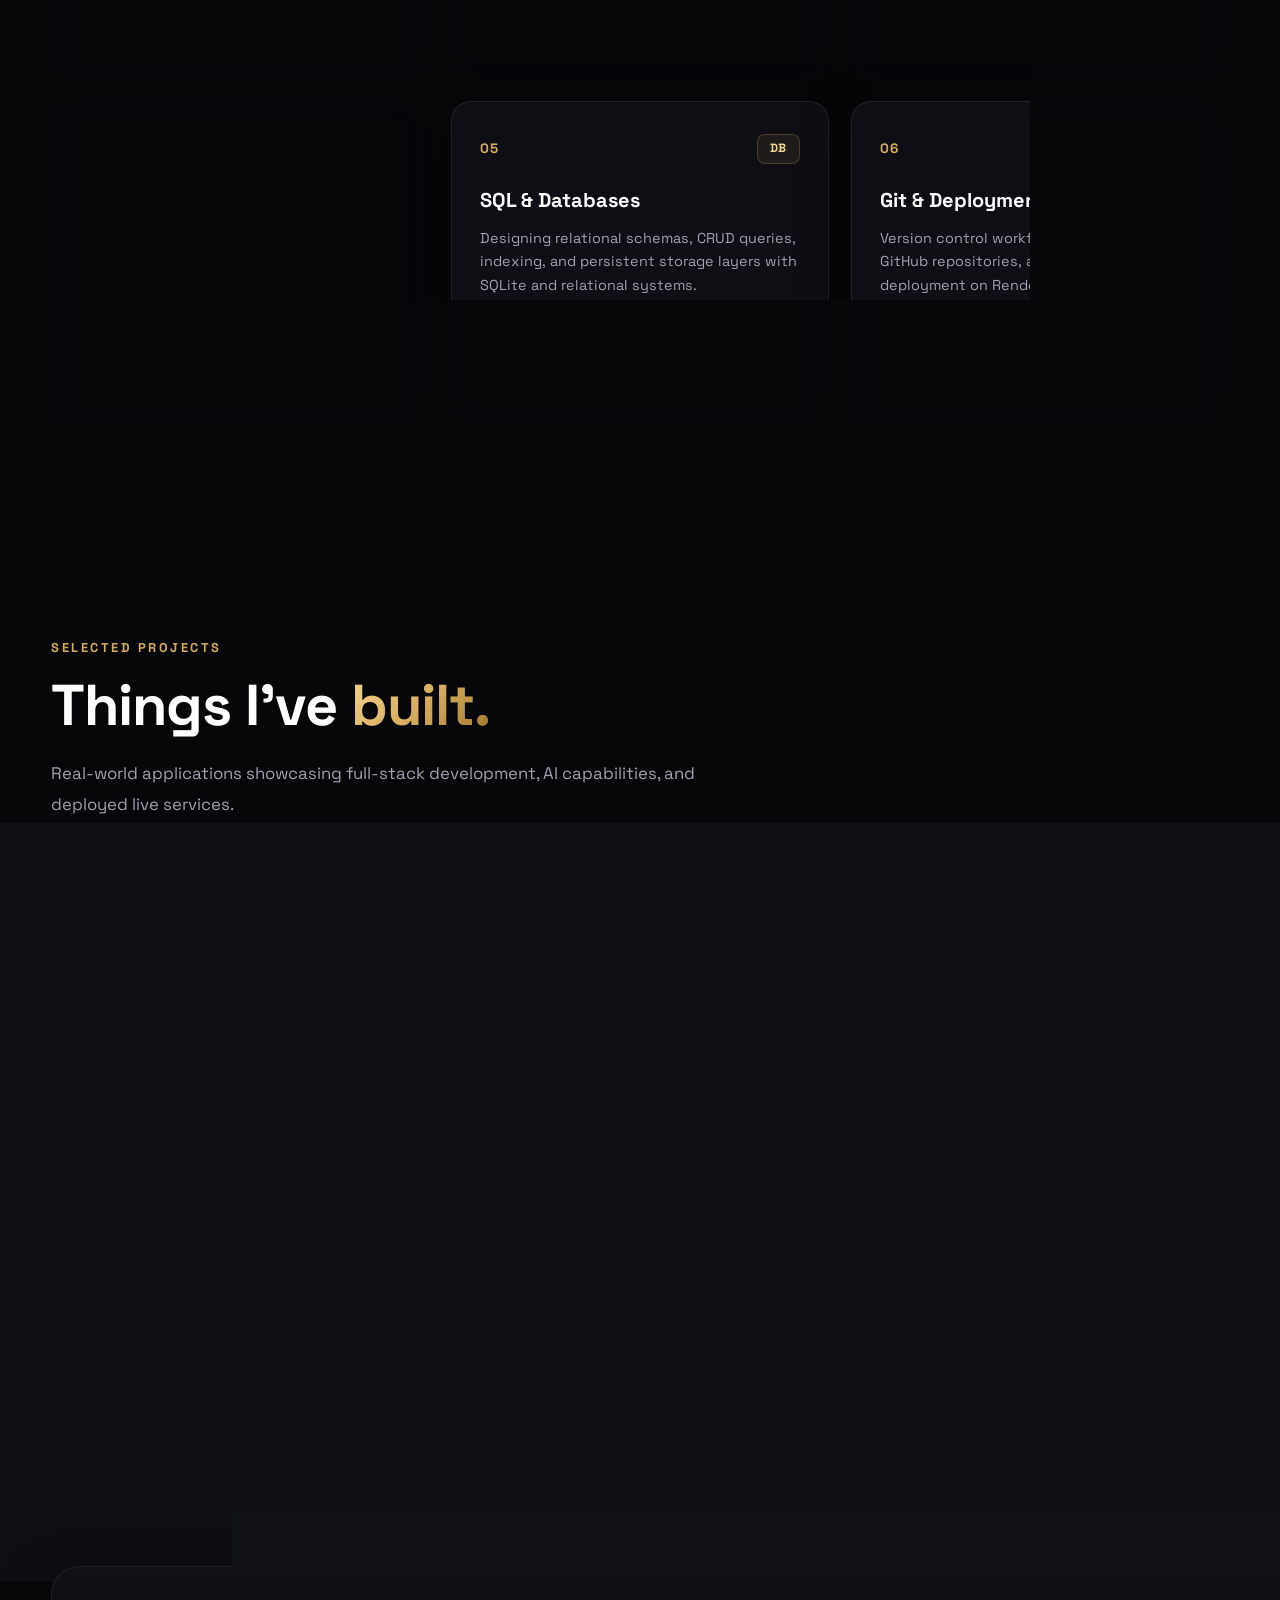
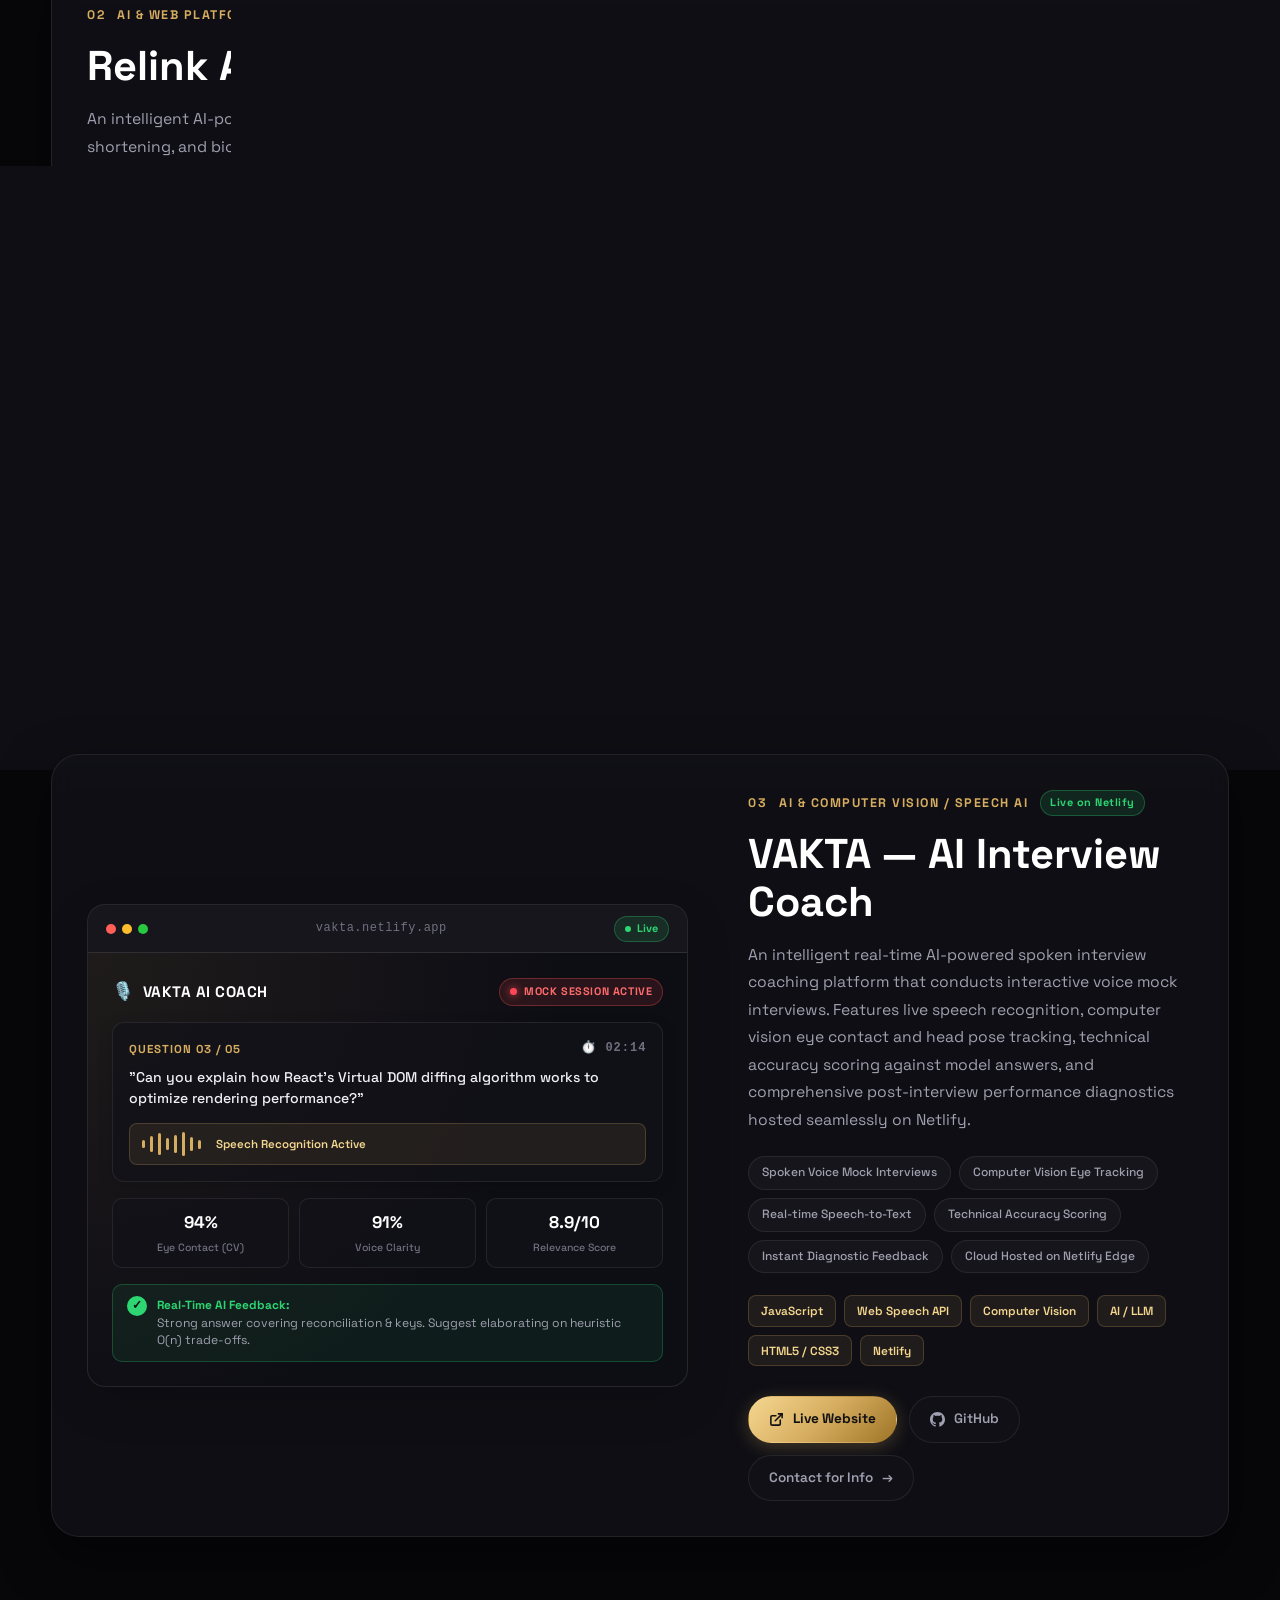
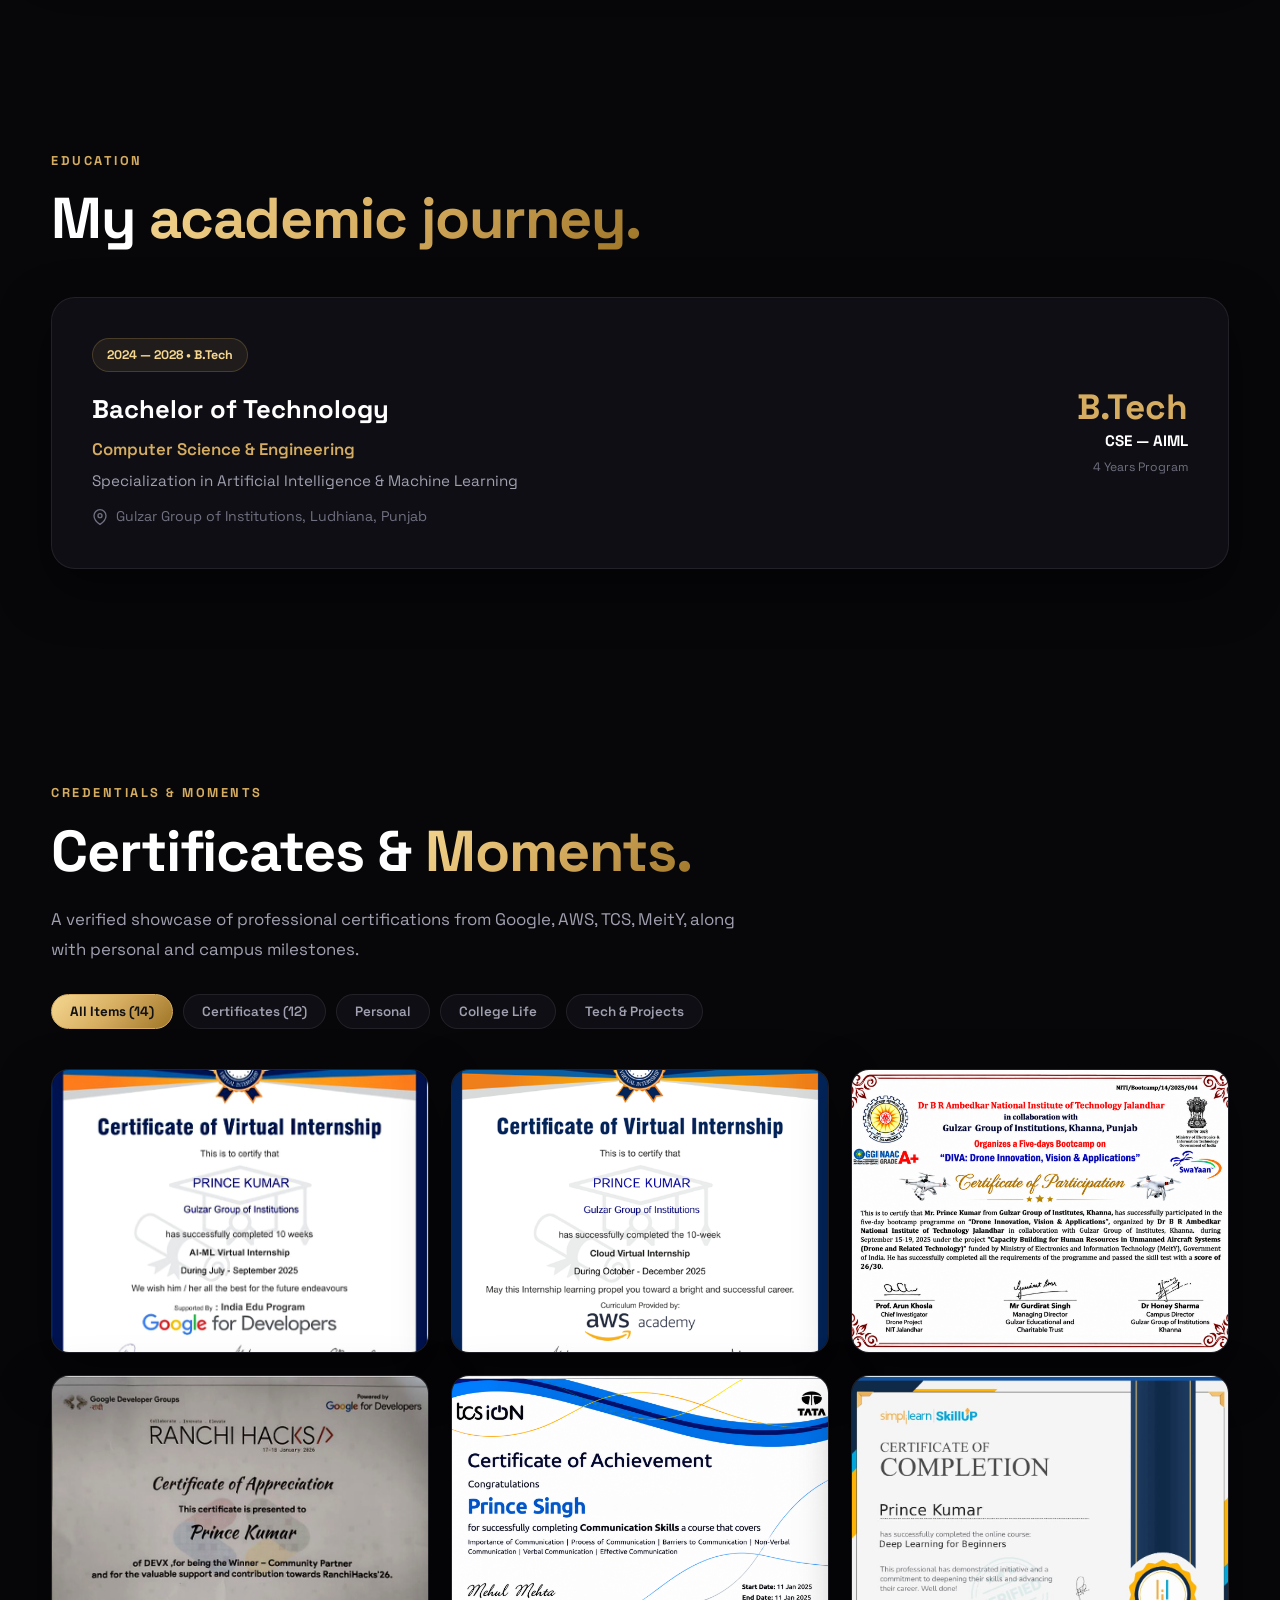
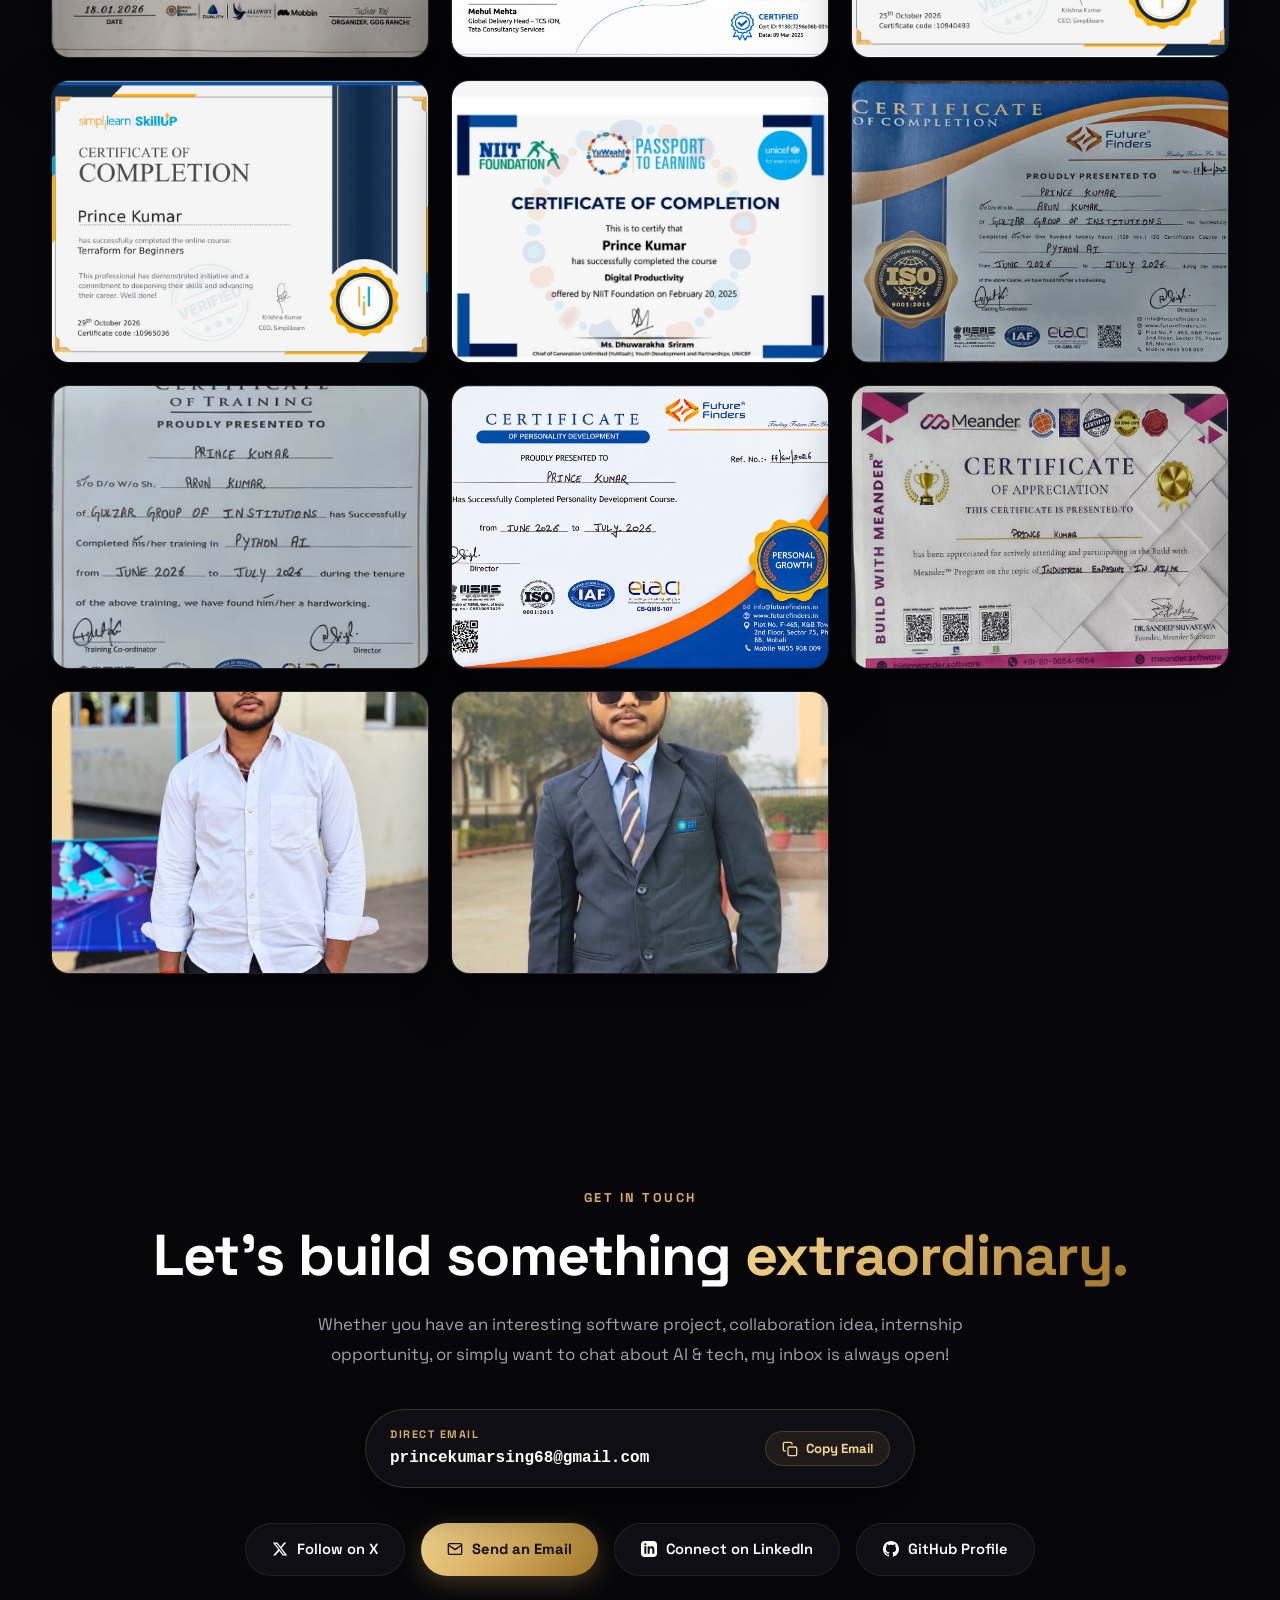
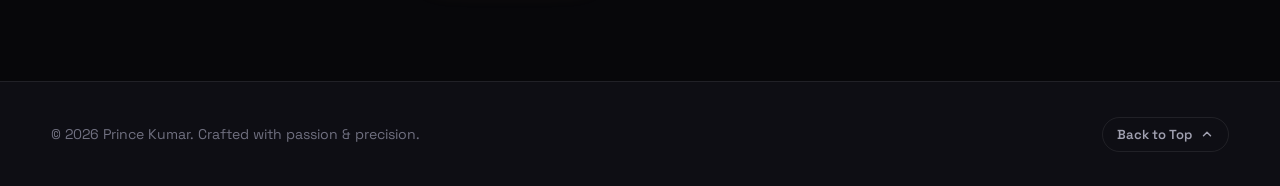
==== commit 2b77fbcb: "fix: resolve theme toggle click listener initialization and ensure reliable light theme activation" ====
--- a/prince-portfolio/index.html
+++ b/prince-portfolio/index.html
@@ -19,6 +19,9 @@
         try {
             const savedTheme = localStorage.getItem("portfolio_theme") || "dark";
             document.documentElement.setAttribute("data-theme", savedTheme);
+            if (savedTheme === "light") {
+                document.documentElement.classList.add("light-theme");
+            }
             const metaTheme = document.querySelector('meta[name="color-scheme"]');
             if (metaTheme) metaTheme.content = savedTheme;
         } catch (e) {}
--- a/prince-portfolio/style.css
+++ b/prince-portfolio/style.css
@@ -55,7 +55,8 @@
 
 /* ================= LIGHT THEME OVERRIDES (VAKTA SKY-BLUE ETHEREAL THEME) ================= */
 :root[data-theme="light"],
-:root:has(> head > meta[name="color-scheme"][content="light"]) {
+html[data-theme="light"],
+body.light-theme {
     color-scheme: light;
 
     --bg: #ffffff;
@@ -91,32 +92,50 @@
     --ambient-opacity: 0.75;
 }
 
-:root[data-theme="light"] body {
-    background: linear-gradient(180deg, #ffffff 0%, #ffffff 32%, #e0f2fe 72%, #bae6fd 100%);
-    background-attachment: fixed;
-}
-
-:root[data-theme="light"] .glow-top {
+:root[data-theme="light"] body,
+html[data-theme="light"] body,
+body.light-theme {
+    background: linear-gradient(180deg, #ffffff 0%, #ffffff 32%, #e0f2fe 72%, #bae6fd 100%) !important;
+    background-attachment: fixed !important;
+}
+
+:root[data-theme="light"] .glow-top,
+html[data-theme="light"] .glow-top,
+body.light-theme .glow-top {
     background: radial-gradient(circle, rgba(186, 230, 253, 0.65) 0%, transparent 70%);
 }
 
-:root[data-theme="light"] .glow-middle {
+:root[data-theme="light"] .glow-middle,
+html[data-theme="light"] .glow-middle,
+body.light-theme .glow-middle {
     background: radial-gradient(circle, rgba(147, 197, 253, 0.5) 0%, transparent 70%);
 }
 
-:root[data-theme="light"] .glow-bottom {
+:root[data-theme="light"] .glow-bottom,
+html[data-theme="light"] .glow-bottom,
+body.light-theme .glow-bottom {
     background: radial-gradient(circle, rgba(56, 189, 248, 0.45) 0%, transparent 70%);
 }
 
 :root[data-theme="light"] .btn-primary,
+html[data-theme="light"] .btn-primary,
+body.light-theme .btn-primary,
 :root[data-theme="light"] .project-action.action-live,
+html[data-theme="light"] .project-action.action-live,
+body.light-theme .project-action.action-live,
 :root[data-theme="light"] .theme-btn.active,
-:root[data-theme="light"] .relink-action-badge {
-    color: #ffffff;
-}
-
-:root[data-theme="light"] .nav-button:hover {
-    color: #ffffff;
+html[data-theme="light"] .theme-btn.active,
+body.light-theme .theme-btn.active,
+:root[data-theme="light"] .relink-action-badge,
+html[data-theme="light"] .relink-action-badge,
+body.light-theme .relink-action-badge {
+    color: #ffffff !important;
+}
+
+:root[data-theme="light"] .nav-button:hover,
+html[data-theme="light"] .nav-button:hover,
+body.light-theme .nav-button:hover {
+    color: #ffffff !important;
 }
 
 /* ================= RESET & BASE ================= */
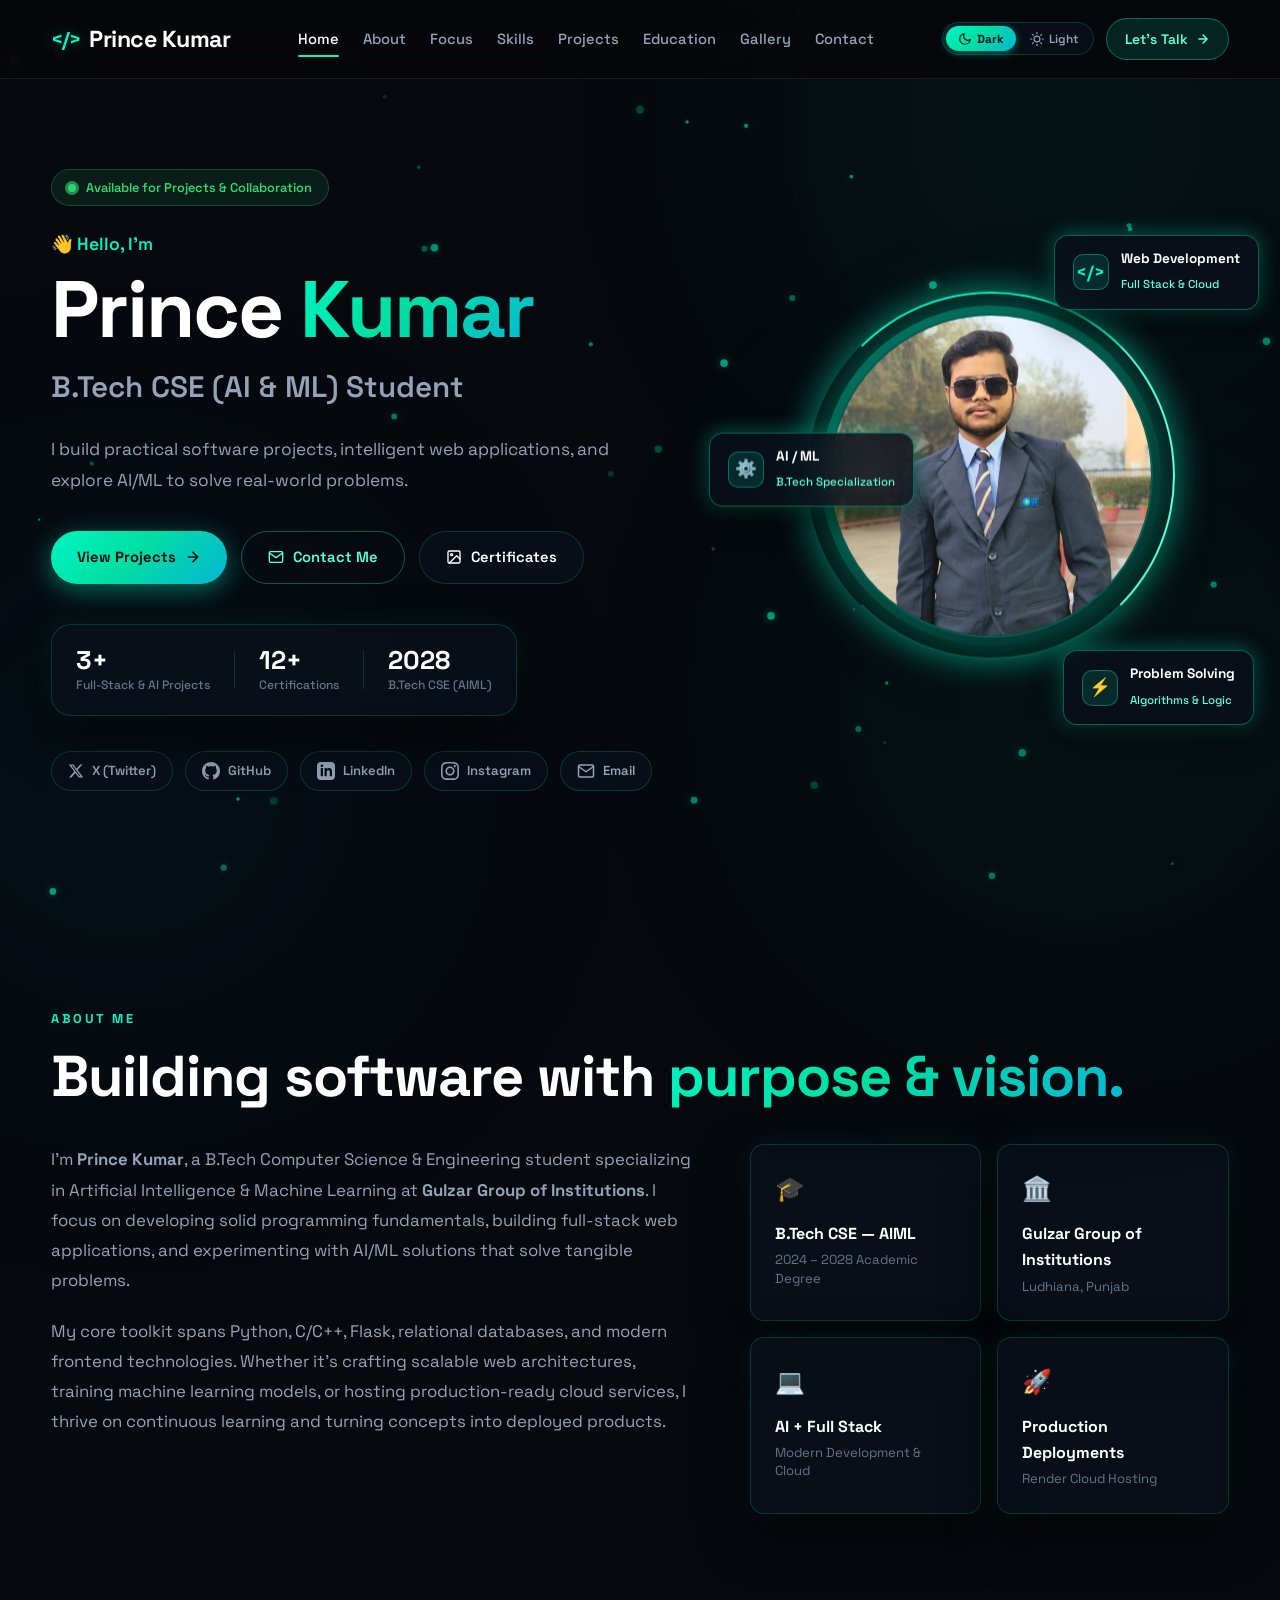
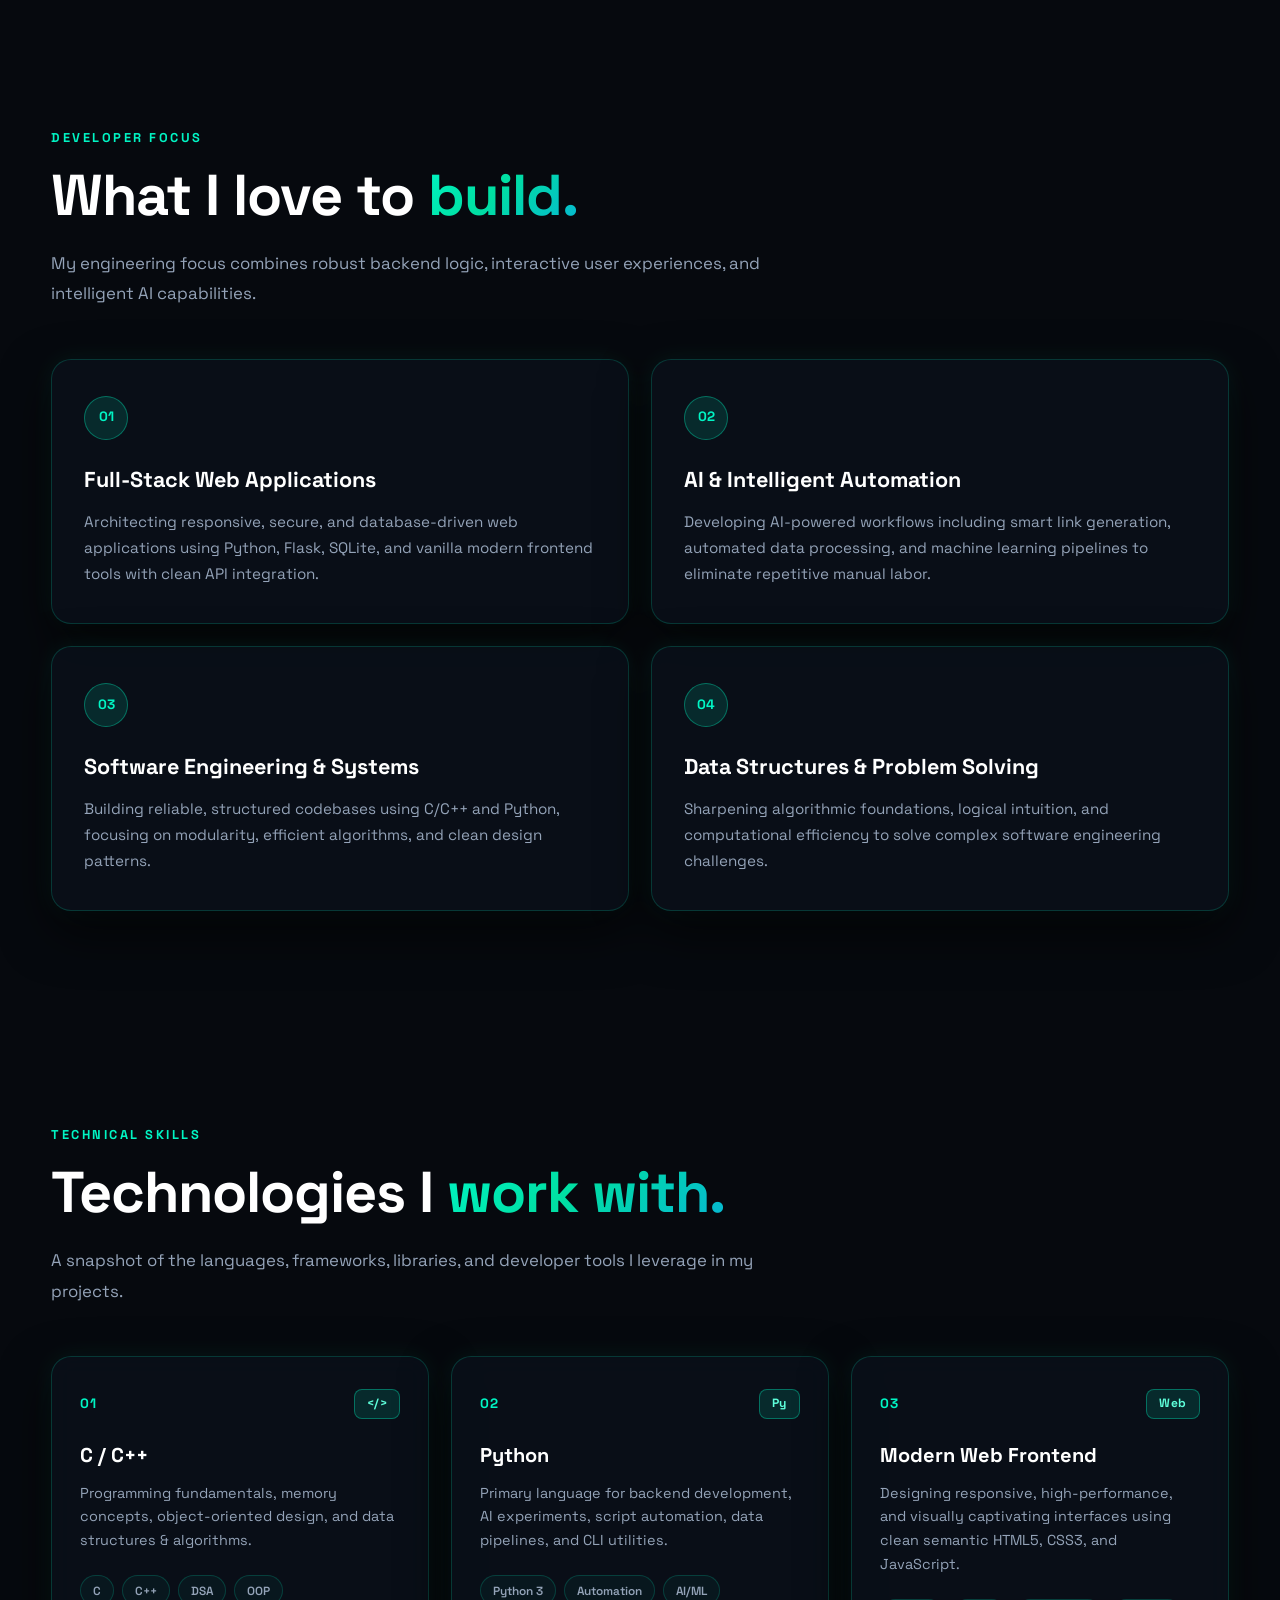
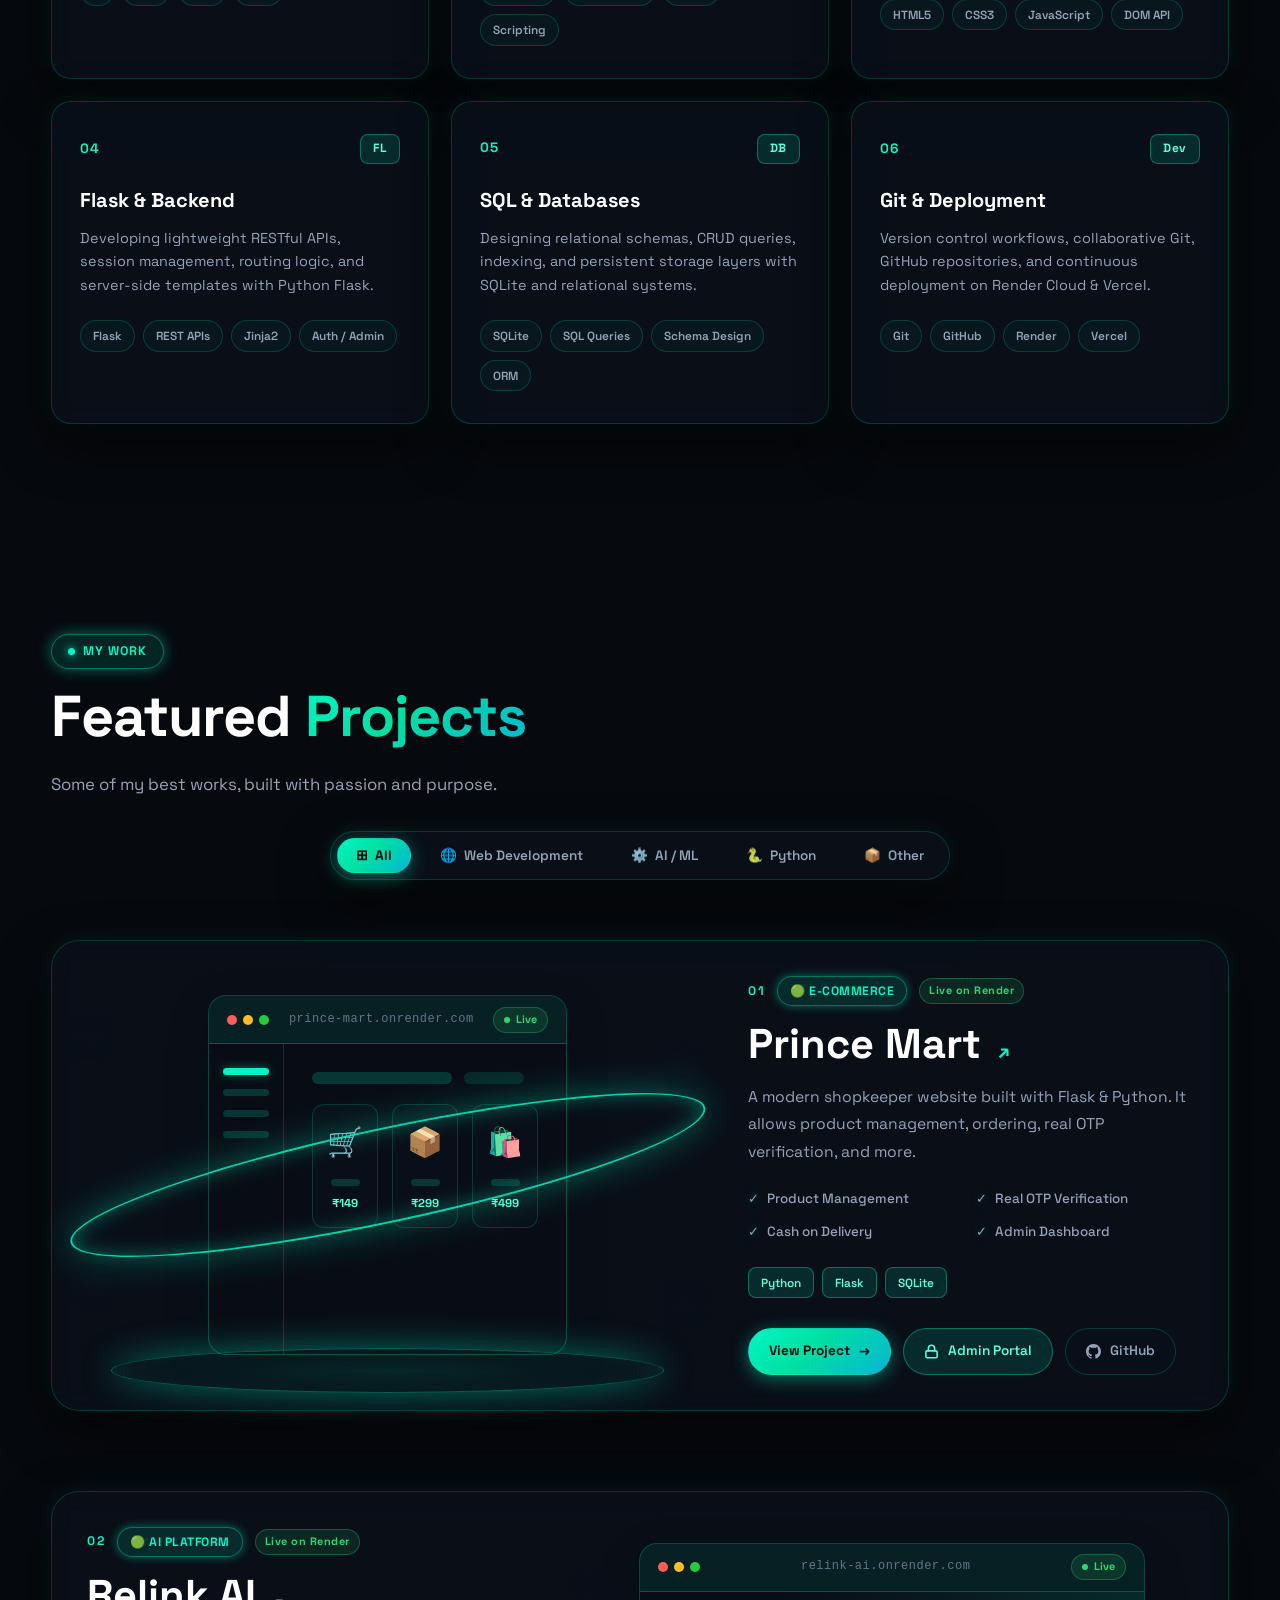
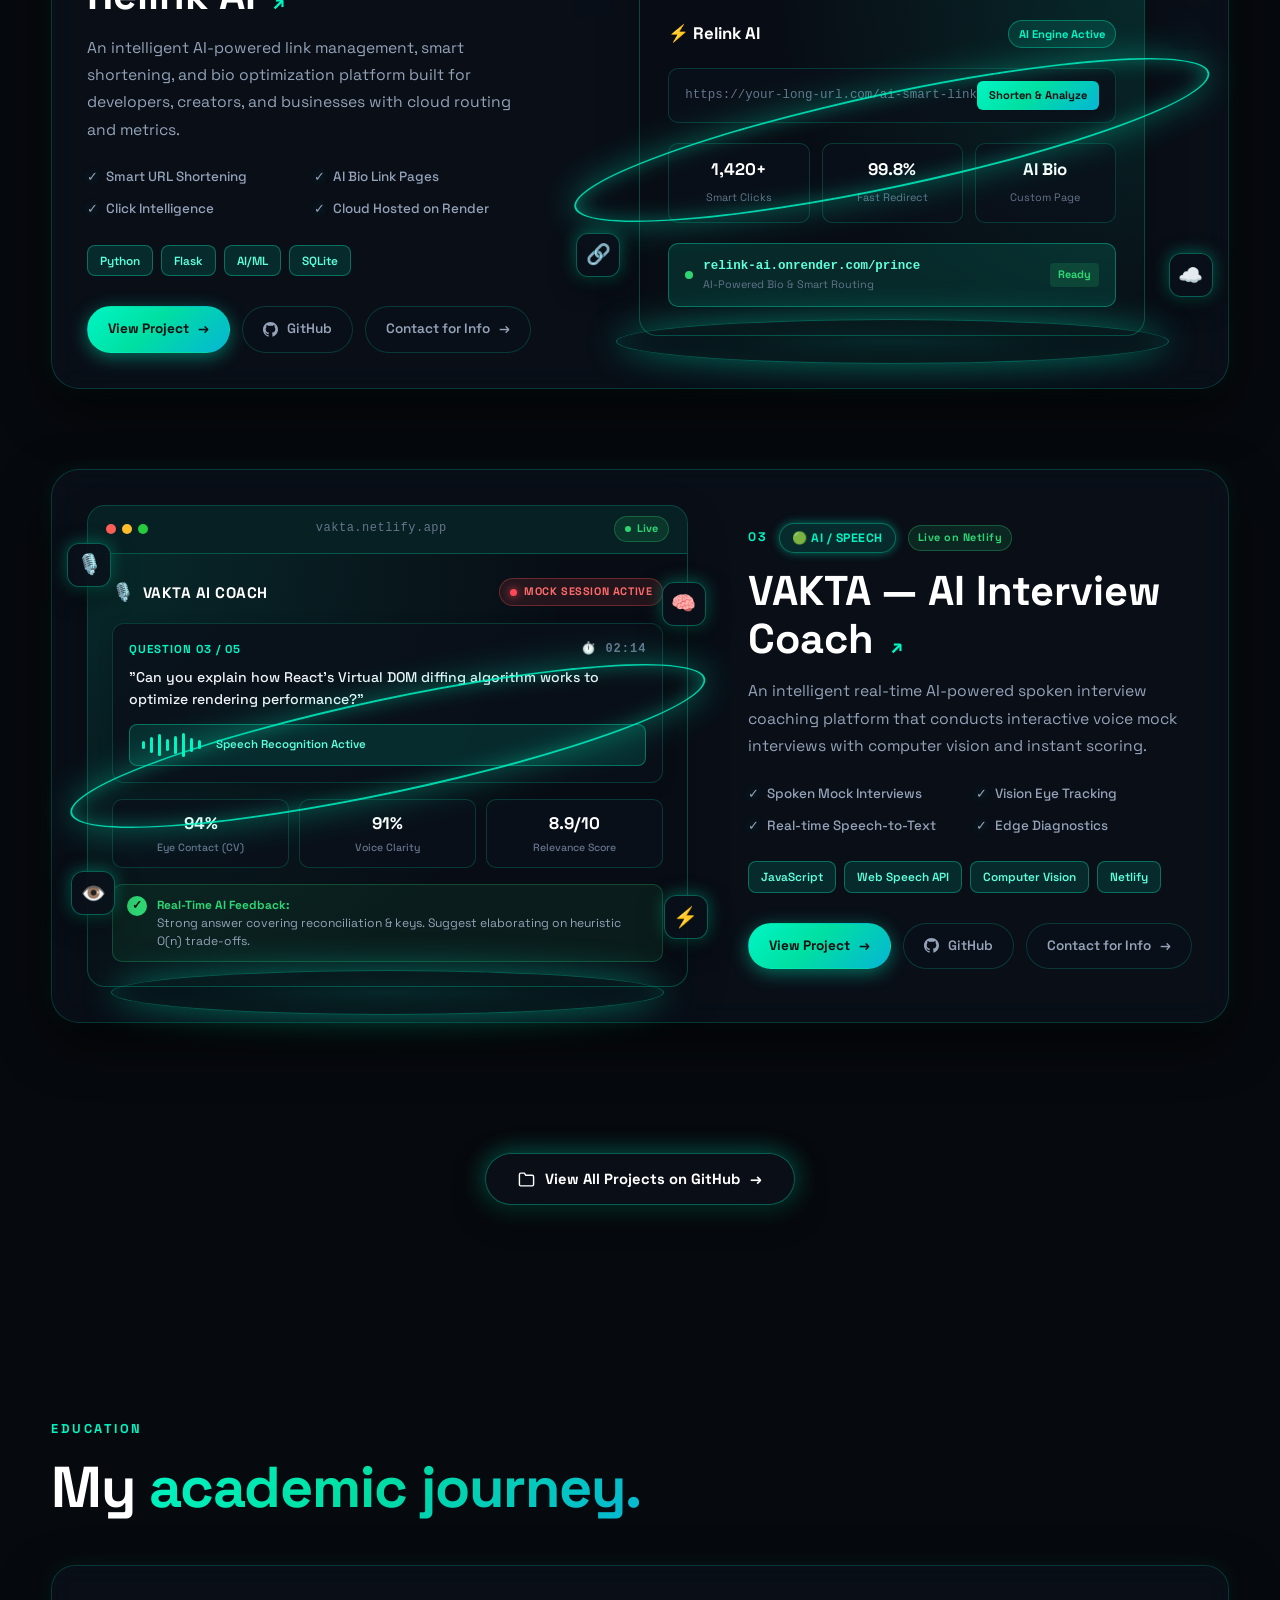
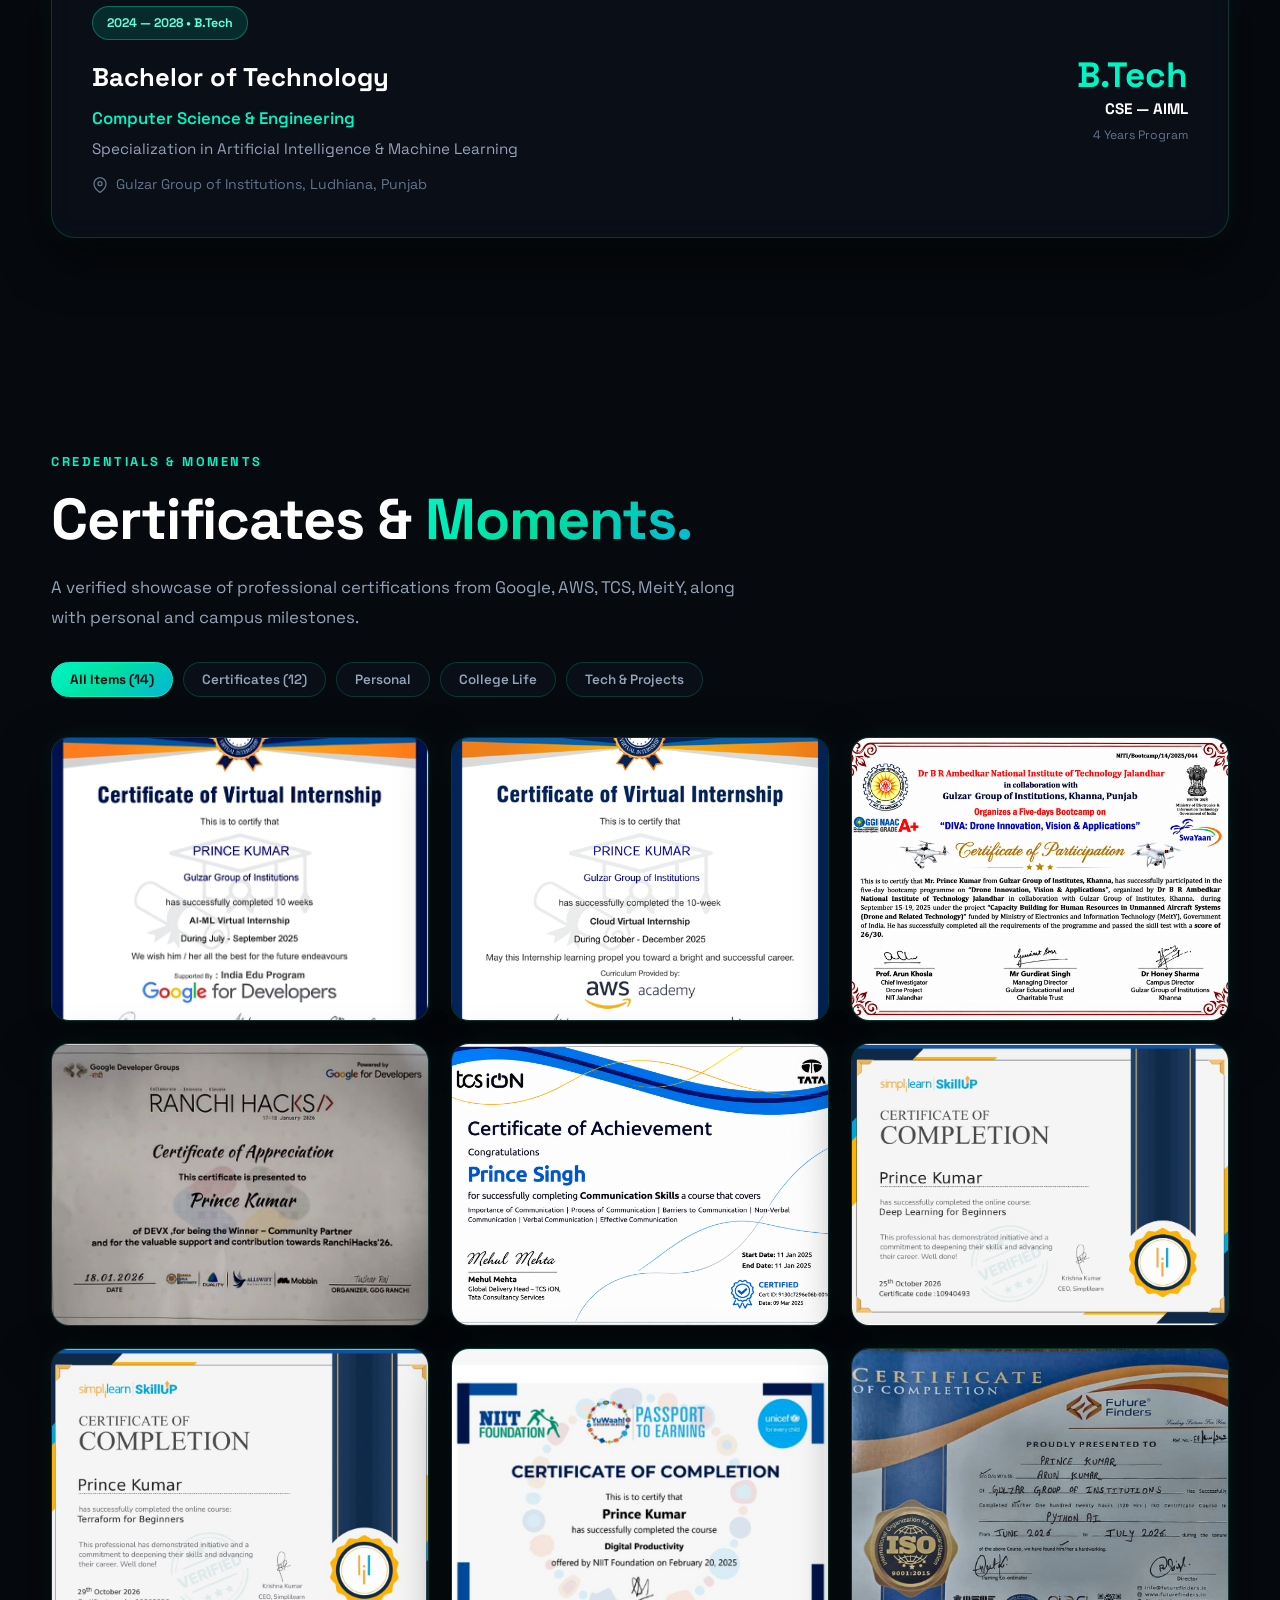
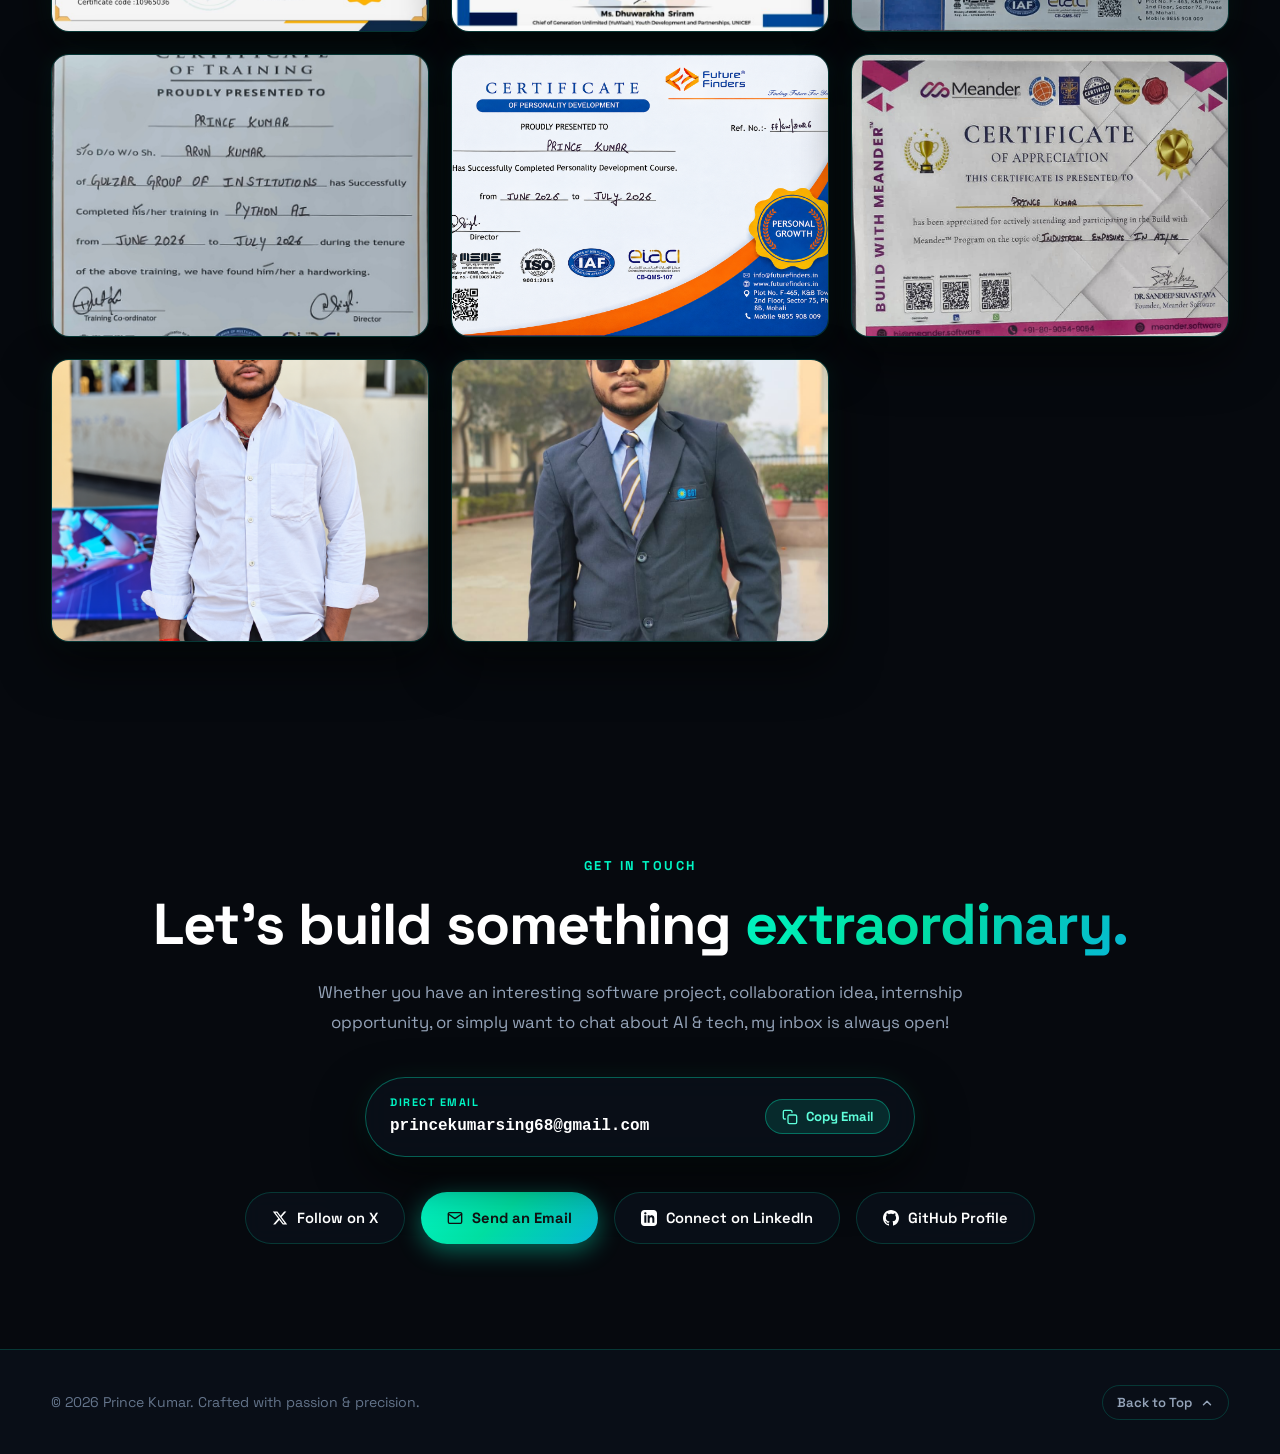
==== commit 4405dcdf: "feat: redesign dark theme with cyber-neon mint aesthetic and animations matching reference photos" ====
--- a/prince-portfolio/index.html
+++ b/prince-portfolio/index.html
@@ -49,7 +49,7 @@
     <header class="navbar">
         <div class="container nav-container">
             <a href="#home" class="logo">
-                Prince<span class="gold-dot">.</span>
+                <span class="logo-code">&lt;/&gt;</span> Prince Kumar
             </a>
 
             <!-- NAV LINKS: Gallery right before Contact -->
@@ -105,36 +105,34 @@
                         <span>Available for Projects & Collaboration</span>
                     </div>
 
-                    <p class="hero-intro">Hello, I'm</p>
+                    <p class="hero-intro">👋 Hello, I'm</p>
 
                     <h1 class="hero-name">
-                        Prince Kumar
+                        Prince <span class="gradient-text">Kumar</span>
                     </h1>
 
                     <h2 class="hero-subtitle">
-                        <span class="gradient-text">Software Developer</span>
-                        & AI/ML Enthusiast
+                        B.Tech CSE (AI & ML) Student
                     </h2>
 
                     <p class="hero-description">
-                        I'm a B.Tech Computer Science student specializing in
-                        <strong>Artificial Intelligence & Machine Learning</strong>.
-                        I build practical software projects, intelligent web applications, and explore modern engineering solutions.
+                        I build practical software projects, intelligent web applications, and explore AI/ML to solve real-world problems.
                     </p>
 
                     <div class="hero-buttons">
                         <a href="#projects" class="btn btn-primary">
-                            <span>Explore Projects</span>
-                            <svg width="16" height="16" viewBox="0 0 24 24" fill="none" stroke="currentColor" stroke-width="2.5" stroke-linecap="round" stroke-linejoin="round"><path d="M7 17L17 7M7 7h10v10"/></svg>
+                            <span>View Projects</span>
+                            <svg width="16" height="16" viewBox="0 0 24 24" fill="none" stroke="currentColor" stroke-width="2.5" stroke-linecap="round" stroke-linejoin="round"><path d="M5 12h14M12 5l7 7-7 7"/></svg>
                         </a>
 
+                        <a href="#contact" class="btn btn-outline">
+                            <svg width="16" height="16" viewBox="0 0 24 24" fill="none" stroke="currentColor" stroke-width="2" stroke-linecap="round" stroke-linejoin="round"><path d="M4 4h16c1.1 0 2 .9 2 2v12c0 1.1-.9 2-2 2H4c-1.1 0-2-.9-2-2V6c0-1.1.9-2 2-2z"/><polyline points="22,6 12,13 2,6"/></svg>
+                            <span>Contact Me</span>
+                        </a>
+
                         <a href="#gallery" class="btn btn-secondary">
-                            <span>View Certificates & Gallery</span>
                             <svg width="16" height="16" viewBox="0 0 24 24" fill="none" stroke="currentColor" stroke-width="2" stroke-linecap="round" stroke-linejoin="round"><rect x="3" y="3" width="18" height="18" rx="2" ry="2"/><circle cx="8.5" cy="8.5" r="1.5"/><polyline points="21 15 16 10 5 21"/></svg>
-                        </a>
-
-                        <a href="#contact" class="btn btn-outline">
-                            <span>Contact Me</span>
+                            <span>Certificates</span>
                         </a>
                     </div>
 
@@ -185,10 +183,11 @@
                     </div>
                 </div>
 
-                <!-- HERO PROFILE VISUAL -->
+                <!-- HERO PROFILE VISUAL (IMAGE 1 CYBER PORTAL & BADGES) -->
                 <div class="hero-visual">
                     <div class="profile-card">
-                        <div class="profile-glow"></div>
+                        <div class="portal-orbit-ring" aria-hidden="true"></div>
+                        <div class="portal-glow-aura" aria-hidden="true"></div>
                         <div class="profile-frame">
                             <img
                                 src="assets/images/profile.jpg"
@@ -199,27 +198,27 @@
                         </div>
                     </div>
 
-                    <div class="floating-card card-one">
-                        <span class="floating-icon">🎓</span>
+                    <div class="floating-card card-one badge-web">
+                        <span class="floating-icon">&lt;/&gt;</span>
                         <div>
-                            <strong>B.Tech CSE</strong>
-                            <small>AIML Specialization</small>
-                        </div>
-                    </div>
-
-                    <div class="floating-card card-two">
+                            <strong>Web Development</strong>
+                            <small>Full Stack & Cloud</small>
+                        </div>
+                    </div>
+
+                    <div class="floating-card card-two badge-ai">
+                        <span class="floating-icon">⚙️</span>
+                        <div>
+                            <strong>AI / ML</strong>
+                            <small>B.Tech Specialization</small>
+                        </div>
+                    </div>
+
+                    <div class="floating-card card-three badge-problem">
                         <span class="floating-icon">⚡</span>
                         <div>
-                            <strong>Full Stack & AI</strong>
-                            <small>Practical Projects</small>
-                        </div>
-                    </div>
-
-                    <div class="floating-card card-three">
-                        <span class="floating-icon">🚀</span>
-                        <div>
-                            <strong>Active Builder</strong>
-                            <small>Live on Cloud</small>
+                            <strong>Problem Solving</strong>
+                            <small>Algorithms & Logic</small>
                         </div>
                     </div>
                 </div>
@@ -438,19 +437,34 @@
         <!-- ================= PROJECTS ================= -->
         <section id="projects" class="section projects-section">
             <div class="container">
-                <p class="section-label">SELECTED PROJECTS</p>
+                <div class="section-tag-pill"><span class="neon-dot"></span><span>My Work</span></div>
                 <h2 class="section-title">
-                    Things I've <span>built.</span>
+                    Featured <span>Projects</span>
                 </h2>
                 <p class="section-description">
-                    Real-world applications showcasing full-stack development, AI capabilities, and deployed live services.
+                    Some of my best works, built with passion and purpose.
                 </p>
 
+                <div class="project-filters-bar" role="tablist" aria-label="Project category filters">
+                    <button type="button" class="p-filter-btn active" data-pfilter="all"><span class="filter-icon">⊞</span> All</button>
+                    <button type="button" class="p-filter-btn" data-pfilter="web"><span class="filter-icon">🌐</span> Web Development</button>
+                    <button type="button" class="p-filter-btn" data-pfilter="aiml"><span class="filter-icon">⚙️</span> AI / ML</button>
+                    <button type="button" class="p-filter-btn" data-pfilter="python"><span class="filter-icon">🐍</span> Python</button>
+                    <button type="button" class="p-filter-btn" data-pfilter="other"><span class="filter-icon">📦</span> Other</button>
+                </div>
+
                 <div class="projects-showcase">
 
                     <!-- ================= PROJECT 01: PRINCE MART ================= -->
-                    <article class="project-feature">
+                    <article class="project-feature" data-category="web python">
                         <div class="project-visual">
+                            <div class="cyber-orbit-ring" aria-hidden="true"></div>
+                            <span class="cyber-floating-icon f-icon-1" aria-hidden="true">🛒</span>
+                            <span class="cyber-floating-icon f-icon-2" aria-hidden="true">🗄️</span>
+                            <span class="cyber-floating-icon f-icon-3" aria-hidden="true">&lt;/&gt;</span>
+                            <span class="cyber-floating-icon f-icon-4" aria-hidden="true">🚀</span>
+                            <div class="cyber-pedestal-platform" aria-hidden="true"></div>
+
                             <div class="project-window">
                                 <div class="window-header">
                                     <div class="window-dots">
@@ -503,32 +517,27 @@
                         <div class="project-info">
                             <div class="project-meta">
                                 <span>01</span>
-                                <span>E-COMMERCE & MANAGEMENT</span>
+                                <span class="project-tag-pill">🟢 E-Commerce</span>
                                 <span class="project-badge-live">Live on Render</span>
                             </div>
 
-                            <h3>Prince Mart</h3>
+                            <h3>Prince Mart <a href="https://prince-mart.onrender.com" target="_blank" rel="noopener noreferrer" class="title-ext-link" title="Open Live Store">↗</a></h3>
 
                             <p>
-                                A comprehensive grocery and wholesale ordering web application built for local shopkeepers, merchants, and customers. It features intuitive product discovery, dynamic pricing management, custom customer cart & order processing, Cash on Delivery, and a dedicated <strong>secure Admin portal</strong> to oversee store inventory and sales.
+                                A modern shopkeeper website built with Flask & Python. It allows product management, ordering, real OTP verification, and more.
                             </p>
 
-                            <div class="project-features">
-                                <span>Product & Inventory Management</span>
-                                <span>Customer Ordering & Cart</span>
-                                <span>Admin Dashboard & Auth</span>
-                                <span>Cash on Delivery</span>
-                                <span>Dynamic Pricing</span>
+                            <div class="project-feature-checklist">
+                                <span><span class="check-icon">✓</span> Product Management</span>
+                                <span><span class="check-icon">✓</span> Real OTP Verification</span>
+                                <span><span class="check-icon">✓</span> Cash on Delivery</span>
+                                <span><span class="check-icon">✓</span> Admin Dashboard</span>
                             </div>
 
                             <div class="project-stack">
                                 <span>Python</span>
                                 <span>Flask</span>
                                 <span>SQLite</span>
-                                <span>HTML5</span>
-                                <span>CSS3</span>
-                                <span>JavaScript</span>
-                                <span>Render</span>
                             </div>
 
                             <div class="project-actions">
@@ -539,8 +548,8 @@
                                     class="project-action action-live"
                                     title="Open Prince Mart Store"
                                 >
-                                    <svg width="15" height="15" viewBox="0 0 24 24" fill="none" stroke="currentColor" stroke-width="2.5" stroke-linecap="round" stroke-linejoin="round"><path d="M18 13v6a2 2 0 0 1-2 2H5a2 2 0 0 1-2-2V8a2 2 0 0 1 2-2h6"/><polyline points="15 3 21 3 21 9"/><line x1="10" y1="14" x2="21" y2="3"/></svg>
-                                    <span>Live Website</span>
+                                    <span>View Project</span>
+                                    <span>→</span>
                                 </a>
 
                                 <a
@@ -569,8 +578,15 @@
                     </article>
 
                     <!-- ================= PROJECT 02: RELINK AI ================= -->
-                    <article class="project-feature reverse">
+                    <article class="project-feature reverse" data-category="web aiml python">
                         <div class="project-visual">
+                            <div class="cyber-orbit-ring" aria-hidden="true"></div>
+                            <span class="cyber-floating-icon f-icon-1" aria-hidden="true">⚡</span>
+                            <span class="cyber-floating-icon f-icon-2" aria-hidden="true">🔗</span>
+                            <span class="cyber-floating-icon f-icon-3" aria-hidden="true">📊</span>
+                            <span class="cyber-floating-icon f-icon-4" aria-hidden="true">☁️</span>
+                            <div class="cyber-pedestal-platform" aria-hidden="true"></div>
+
                             <div class="project-window ai-window">
                                 <div class="window-header">
                                     <div class="window-dots">
@@ -627,32 +643,28 @@
                         <div class="project-info">
                             <div class="project-meta">
                                 <span>02</span>
-                                <span>AI & WEB PLATFORM</span>
+                                <span class="project-tag-pill">🟢 AI Platform</span>
                                 <span class="project-badge-live">Live on Render</span>
                             </div>
 
-                            <h3>Relink AI</h3>
+                            <h3>Relink AI <a href="https://relink-ai.onrender.com" target="_blank" rel="noopener noreferrer" class="title-ext-link" title="Open Live Website">↗</a></h3>
 
                             <p>
-                                An intelligent AI-powered link management, smart shortening, and bio optimization platform built for developers, creators, and businesses. Features fast link shortening, custom bio links, instant redirection, click intelligence, and automated link insights hosted seamlessly on Render cloud.
+                                An intelligent AI-powered link management, smart shortening, and bio optimization platform built for developers, creators, and businesses with cloud routing and metrics.
                             </p>
 
-                            <div class="project-features">
-                                <span>Smart URL Shortening</span>
-                                <span>AI Bio Link Pages</span>
-                                <span>Click Analytics & Metrics</span>
-                                <span>High-Speed Redirection</span>
-                                <span>Cloud Hosted on Render</span>
+                            <div class="project-feature-checklist">
+                                <span><span class="check-icon">✓</span> Smart URL Shortening</span>
+                                <span><span class="check-icon">✓</span> AI Bio Link Pages</span>
+                                <span><span class="check-icon">✓</span> Click Intelligence</span>
+                                <span><span class="check-icon">✓</span> Cloud Hosted on Render</span>
                             </div>
 
                             <div class="project-stack">
                                 <span>Python</span>
                                 <span>Flask</span>
                                 <span>AI/ML</span>
-                                <span>SQLite / PostgreSQL</span>
-                                <span>HTML5 / CSS3</span>
-                                <span>JavaScript</span>
-                                <span>Render</span>
+                                <span>SQLite</span>
                             </div>
 
                             <div class="project-actions">
@@ -663,8 +675,8 @@
                                     class="project-action action-live"
                                     title="Open Relink AI Live Website"
                                 >
-                                    <svg width="15" height="15" viewBox="0 0 24 24" fill="none" stroke="currentColor" stroke-width="2.5" stroke-linecap="round" stroke-linejoin="round"><path d="M18 13v6a2 2 0 0 1-2 2H5a2 2 0 0 1-2-2V8a2 2 0 0 1 2-2h6"/><polyline points="15 3 21 3 21 9"/><line x1="10" y1="14" x2="21" y2="3"/></svg>
-                                    <span>Live Website</span>
+                                    <span>View Project</span>
+                                    <span>→</span>
                                 </a>
 
                                 <a
@@ -687,8 +699,15 @@
                     </article>
 
                     <!-- ================= PROJECT 03: VAKTA AI ================= -->
-                    <article class="project-feature">
+                    <article class="project-feature" data-category="web aiml other">
                         <div class="project-visual">
+                            <div class="cyber-orbit-ring" aria-hidden="true"></div>
+                            <span class="cyber-floating-icon f-icon-1" aria-hidden="true">🎙️</span>
+                            <span class="cyber-floating-icon f-icon-2" aria-hidden="true">👁️</span>
+                            <span class="cyber-floating-icon f-icon-3" aria-hidden="true">🧠</span>
+                            <span class="cyber-floating-icon f-icon-4" aria-hidden="true">⚡</span>
+                            <div class="cyber-pedestal-platform" aria-hidden="true"></div>
+
                             <div class="project-window ai-window">
                                 <div class="window-header">
                                     <div class="window-dots">
@@ -762,31 +781,27 @@
                         <div class="project-info">
                             <div class="project-meta">
                                 <span>03</span>
-                                <span>AI & COMPUTER VISION / SPEECH AI</span>
+                                <span class="project-tag-pill">🟢 AI / Speech</span>
                                 <span class="project-badge-live">Live on Netlify</span>
                             </div>
 
-                            <h3>VAKTA — AI Interview Coach</h3>
+                            <h3>VAKTA — AI Interview Coach <a href="https://vakta.netlify.app" target="_blank" rel="noopener noreferrer" class="title-ext-link" title="Open Live App">↗</a></h3>
 
                             <p>
-                                An intelligent real-time AI-powered spoken interview coaching platform that conducts interactive voice mock interviews. Features live speech recognition, computer vision eye contact and head pose tracking, technical accuracy scoring against model answers, and comprehensive post-interview performance diagnostics hosted seamlessly on Netlify.
+                                An intelligent real-time AI-powered spoken interview coaching platform that conducts interactive voice mock interviews with computer vision and instant scoring.
                             </p>
 
-                            <div class="project-features">
-                                <span>Spoken Voice Mock Interviews</span>
-                                <span>Computer Vision Eye Tracking</span>
-                                <span>Real-time Speech-to-Text</span>
-                                <span>Technical Accuracy Scoring</span>
-                                <span>Instant Diagnostic Feedback</span>
-                                <span>Cloud Hosted on Netlify Edge</span>
+                            <div class="project-feature-checklist">
+                                <span><span class="check-icon">✓</span> Spoken Mock Interviews</span>
+                                <span><span class="check-icon">✓</span> Vision Eye Tracking</span>
+                                <span><span class="check-icon">✓</span> Real-time Speech-to-Text</span>
+                                <span><span class="check-icon">✓</span> Edge Diagnostics</span>
                             </div>
 
                             <div class="project-stack">
                                 <span>JavaScript</span>
                                 <span>Web Speech API</span>
                                 <span>Computer Vision</span>
-                                <span>AI / LLM</span>
-                                <span>HTML5 / CSS3</span>
                                 <span>Netlify</span>
                             </div>
 
@@ -798,8 +813,8 @@
                                     class="project-action action-live"
                                     title="Open VAKTA Live Application"
                                 >
-                                    <svg width="15" height="15" viewBox="0 0 24 24" fill="none" stroke="currentColor" stroke-width="2.5" stroke-linecap="round" stroke-linejoin="round"><path d="M18 13v6a2 2 0 0 1-2 2H5a2 2 0 0 1-2-2V8a2 2 0 0 1 2-2h6"/><polyline points="15 3 21 3 21 9"/><line x1="10" y1="14" x2="21" y2="3"/></svg>
-                                    <span>Live Website</span>
+                                    <span>View Project</span>
+                                    <span>→</span>
                                 </a>
 
                                 <a
@@ -820,6 +835,15 @@
                             </div>
                         </div>
                     </article>
+
+                    <!-- Bottom Pedestal CTA (Image 2) -->
+                    <div class="projects-pedestal-cta">
+                        <a href="https://github.com/princekumar0223" target="_blank" rel="noopener noreferrer" class="btn-pedestal">
+                            <svg width="17" height="17" viewBox="0 0 24 24" fill="none" stroke="currentColor" stroke-width="2" stroke-linecap="round" stroke-linejoin="round"><path d="M22 19a2 2 0 0 1-2 2H4a2 2 0 0 1-2-2V5a2 2 0 0 1 2-2h5l2 3h9a2 2 0 0 1 2 2z"/></svg>
+                            <span>View All Projects on GitHub</span>
+                            <span>→</span>
+                        </a>
+                    </div>
 
                 </div>
             </div>
--- a/prince-portfolio/style.css
+++ b/prince-portfolio/style.css
@@ -7,38 +7,38 @@
 :root {
     color-scheme: light dark;
 
-    /* Base Dark Theme (Default) */
-    --bg: #07070a;
-    --bg-secondary: #0c0c12;
-    --bg-card: rgba(18, 18, 24, 0.75);
-    --bg-card-hover: rgba(26, 26, 36, 0.9);
-    --bg-glass: rgba(255, 255, 255, 0.03);
-
-    --gold: #d6ad60;
-    --gold-light: #f5d790;
-    --gold-dark: #b88a38;
-    --gold-gradient: linear-gradient(135deg, #f5d790 0%, #d6ad60 50%, #9e7527 100%);
-    --gold-glow: rgba(214, 173, 96, 0.28);
-    --gold-soft: rgba(214, 173, 96, 0.09);
+    /* Base Dark Theme (Cyber Neon Mint & Obsidian - Reference Images Match) */
+    --bg: #06090e;
+    --bg-secondary: #0a0f18;
+    --bg-card: rgba(10, 16, 26, 0.82);
+    --bg-card-hover: rgba(14, 23, 38, 0.94);
+    --bg-glass: rgba(0, 245, 196, 0.04);
+
+    --gold: #00f5c4;
+    --gold-light: #5effdb;
+    --gold-dark: #00b894;
+    --gold-gradient: linear-gradient(135deg, #00f5c4 0%, #00dfa2 45%, #06b6d4 100%);
+    --gold-glow: rgba(0, 245, 196, 0.42);
+    --gold-soft: rgba(0, 245, 196, 0.12);
 
     --white: #ffffff;
-    --text-primary: #f0f0f5;
-    --text-secondary: #a0a0b0;
-    --text-muted: #707080;
-
-    --border: rgba(255, 255, 255, 0.08);
-    --border-hover: rgba(214, 173, 96, 0.35);
-    --border-gold: rgba(214, 173, 96, 0.22);
-
-    --window-bg: #0d0d14;
-    --window-header: rgba(255, 255, 255, 0.035);
-    --window-border: rgba(255, 255, 255, 0.1);
-
-    --navbar-bg: rgba(7, 7, 10, 0.82);
-    --navbar-scrolled: rgba(7, 7, 10, 0.94);
-
-    --card-shadow: 0 20px 50px rgba(0, 0, 0, 0.5);
-    --ambient-opacity: 0.45;
+    --text-primary: #f1f5f9;
+    --text-secondary: #94a3b8;
+    --text-muted: #64748b;
+
+    --border: rgba(0, 245, 196, 0.18);
+    --border-hover: rgba(0, 245, 196, 0.7);
+    --border-gold: rgba(0, 245, 196, 0.35);
+
+    --window-bg: #080d15;
+    --window-header: rgba(0, 245, 196, 0.08);
+    --window-border: rgba(0, 245, 196, 0.25);
+
+    --navbar-bg: rgba(6, 9, 14, 0.85);
+    --navbar-scrolled: rgba(6, 9, 14, 0.96);
+
+    --card-shadow: 0 20px 50px rgba(0, 0, 0, 0.65), 0 0 25px rgba(0, 245, 196, 0.08);
+    --ambient-opacity: 0.55;
 
     --font-heading: 'Space Grotesk', -apple-system, BlinkMacSystemFont, sans-serif;
     --font-body: 'Space Grotesk', -apple-system, BlinkMacSystemFont, 'Segoe UI', Roboto, sans-serif;
@@ -138,6 +138,33 @@
     color: #ffffff !important;
 }
 
+:root[data-theme="light"] .cyber-orbit-ring,
+body.light-theme .cyber-orbit-ring {
+    border-color: rgba(56, 189, 248, 0.45);
+    box-shadow: 0 0 20px rgba(56, 189, 248, 0.25);
+    opacity: 0.6;
+}
+
+:root[data-theme="light"] .cyber-floating-icon,
+body.light-theme .cyber-floating-icon {
+    background: rgba(255, 255, 255, 0.92);
+    border-color: rgba(147, 197, 253, 0.6);
+    box-shadow: 0 8px 20px rgba(186, 230, 253, 0.4);
+}
+
+:root[data-theme="light"] .cyber-pedestal-platform,
+body.light-theme .cyber-pedestal-platform {
+    background: radial-gradient(ellipse at center, rgba(224, 242, 254, 0.85) 0%, transparent 72%);
+    border-color: rgba(147, 197, 253, 0.5);
+    box-shadow: 0 0 25px rgba(186, 230, 253, 0.5);
+}
+
+:root[data-theme="light"] .check-icon,
+body.light-theme .check-icon {
+    color: #0284c7;
+    text-shadow: none;
+}
+
 /* ================= RESET & BASE ================= */
 *,
 *::before,
@@ -197,27 +224,27 @@
 }
 
 .glow-top {
-    width: 600px;
-    height: 600px;
+    width: 650px;
+    height: 650px;
     top: -200px;
     right: -100px;
-    background: radial-gradient(circle, rgba(214, 173, 96, 0.22) 0%, transparent 70%);
+    background: radial-gradient(circle, rgba(0, 245, 196, 0.22) 0%, transparent 70%);
 }
 
 .glow-middle {
+    width: 750px;
+    height: 750px;
+    top: 45%;
+    left: -250px;
+    background: radial-gradient(circle, rgba(6, 182, 212, 0.16) 0%, transparent 70%);
+}
+
+.glow-bottom {
     width: 700px;
     height: 700px;
-    top: 45%;
-    left: -250px;
-    background: radial-gradient(circle, rgba(160, 110, 240, 0.1) 0%, transparent 70%);
-}
-
-.glow-bottom {
-    width: 650px;
-    height: 650px;
     bottom: -150px;
     right: -150px;
-    background: radial-gradient(circle, rgba(214, 173, 96, 0.16) 0%, transparent 70%);
+    background: radial-gradient(circle, rgba(0, 223, 162, 0.18) 0%, transparent 70%);
 }
 
 /* ================= FLOATING AMBIENT PARTICLES CANVAS (VAKTA STYLE) ================= */
@@ -312,16 +339,26 @@
 
 .logo {
     font-family: var(--font-heading);
-    font-size: 1.55rem;
+    font-size: 1.45rem;
     font-weight: 700;
     letter-spacing: -0.5px;
     color: var(--white);
-    display: flex;
-    align-items: center;
-}
-
-.logo span {
+    display: inline-flex;
+    align-items: center;
+    gap: 9px;
+    transition: var(--transition);
+}
+
+.logo-code {
     color: var(--gold);
+    font-weight: 800;
+    font-size: 1.25rem;
+    letter-spacing: -1px;
+    text-shadow: 0 0 14px var(--gold-glow);
+}
+
+.logo:hover {
+    transform: translateY(-1px);
 }
 
 .nav-links {
@@ -678,7 +715,7 @@
     transform: translateY(-2px);
 }
 
-/* HERO VISUAL & PROFILE */
+/* HERO VISUAL & PROFILE (CYBER PORTAL - IMAGE 1 MATCH) */
 .hero-visual {
     position: relative;
     display: flex;
@@ -689,46 +726,76 @@
 
 .profile-card {
     position: relative;
-    width: 320px;
-    height: 400px;
-    border-radius: 28px;
-    padding: 9px;
-    background: linear-gradient(145deg, rgba(214, 173, 96, 0.35), var(--border));
-    box-shadow: var(--card-shadow);
+    width: 340px;
+    height: 340px;
+    border-radius: 50%;
+    padding: 8px;
+    background: linear-gradient(145deg, rgba(0, 245, 196, 0.45), rgba(0, 245, 196, 0.08));
+    box-shadow: 0 0 50px rgba(0, 245, 196, 0.3), var(--card-shadow);
     transition: transform 0.4s ease;
-}
-
-.profile-glow {
+    display: flex;
+    align-items: center;
+    justify-content: center;
+}
+
+.portal-orbit-ring {
     position: absolute;
-    inset: -15px;
-    border-radius: 36px;
-    background: radial-gradient(circle, var(--gold-glow) 0%, transparent 70%);
-    filter: blur(25px);
+    inset: -14px;
+    border-radius: 50%;
+    border: 2.5px solid transparent;
+    border-top-color: var(--gold);
+    border-right-color: var(--gold-light);
+    border-bottom-color: rgba(0, 245, 196, 0.25);
+    box-shadow: 0 0 35px var(--gold-glow);
+    animation: portalSpin 10s linear infinite;
+    pointer-events: none;
+    z-index: 2;
+}
+
+.portal-glow-aura {
+    position: absolute;
+    inset: -25px;
+    border-radius: 50%;
+    background: radial-gradient(circle, var(--gold-glow) 0%, transparent 68%);
+    filter: blur(28px);
     z-index: -1;
+    animation: portalPulse 4s ease-in-out infinite alternate;
+}
+
+@keyframes portalSpin {
+    0% { transform: rotate(0deg); }
+    100% { transform: rotate(360deg); }
+}
+
+@keyframes portalPulse {
+    0% { transform: scale(0.95); opacity: 0.6; }
+    100% { transform: scale(1.1); opacity: 1; }
 }
 
 .profile-frame {
     width: 100%;
     height: 100%;
-    border-radius: 20px;
+    border-radius: 50%;
     overflow: hidden;
     position: relative;
-    background: #111;
+    background: #080d15;
+    z-index: 1;
+    border: 2px solid rgba(0, 245, 196, 0.35);
 }
 
 .profile-img {
     width: 100%;
     height: 100%;
     object-fit: cover;
-    object-position: center top;
+    object-position: center 20%;
     transition: transform 0.6s cubic-bezier(0.16, 1, 0.3, 1);
 }
 
 .profile-card:hover .profile-img {
-    transform: scale(1.05);
-}
-
-/* FLOATING BADGES */
+    transform: scale(1.08);
+}
+
+/* FLOATING CYBER BADGES (MATCHING REFERENCE IMAGE 1) */
 .floating-card {
     position: absolute;
     display: flex;
@@ -736,16 +803,33 @@
     gap: 12px;
     padding: 12px 18px;
     background: var(--bg-card);
-    border: 1px solid var(--border);
+    border: 1px solid var(--border-gold);
     border-radius: var(--radius-md);
-    box-shadow: var(--card-shadow);
-    backdrop-filter: blur(16px);
-    z-index: 2;
-    transition: var(--transition);
+    box-shadow: 0 12px 30px rgba(0, 0, 0, 0.65), 0 0 20px var(--gold-glow);
+    backdrop-filter: blur(18px);
+    -webkit-backdrop-filter: blur(18px);
+    z-index: 4;
+    transition: transform 0.3s ease, border-color 0.3s ease, box-shadow 0.3s ease;
+}
+
+.floating-card:hover {
+    border-color: var(--gold);
+    box-shadow: 0 16px 40px rgba(0, 0, 0, 0.75), 0 0 30px var(--gold-glow);
+    transform: translateY(-4px) scale(1.04);
 }
 
 .floating-icon {
-    font-size: 1.35rem;
+    display: inline-flex;
+    align-items: center;
+    justify-content: center;
+    width: 36px;
+    height: 36px;
+    border-radius: 10px;
+    background: var(--gold-soft);
+    color: var(--gold);
+    border: 1px solid var(--border-gold);
+    font-size: 1.1rem;
+    font-weight: 700;
 }
 
 .floating-card strong {
@@ -761,32 +845,39 @@
     font-weight: 500;
 }
 
+/* Float Animations for Image 1 Badges */
 .card-one {
-    top: 35px;
-    left: -20px;
-    animation: float1 4.5s ease-in-out infinite;
+    top: 15px;
+    right: -30px;
+    animation: floatBadgeWeb 4.5s ease-in-out infinite alternate;
 }
 
 .card-two {
-    bottom: 45px;
+    top: 48%;
+    left: -45px;
+    transform: translateY(-50%);
+    animation: floatBadgeAi 5s ease-in-out infinite alternate 0.4s;
+}
+
+.card-three {
+    bottom: 15px;
     right: -25px;
-    animation: float2 5s ease-in-out infinite;
-}
-
-.card-three {
-    bottom: -15px;
-    left: 20px;
-    animation: float1 4s ease-in-out infinite reverse;
-}
-
-@keyframes float1 {
-    0%, 100% { transform: translateY(0); }
-    50% { transform: translateY(-8px); }
-}
-
-@keyframes float2 {
-    0%, 100% { transform: translateY(0); }
-    50% { transform: translateY(8px); }
+    animation: floatBadgeProb 4.8s ease-in-out infinite alternate 0.8s;
+}
+
+@keyframes floatBadgeWeb {
+    0% { transform: translateY(0px) rotate(0deg); }
+    100% { transform: translateY(-10px) rotate(1.5deg); }
+}
+
+@keyframes floatBadgeAi {
+    0% { transform: translateY(-50%) translateX(0px); }
+    100% { transform: translateY(calc(-50% - 10px)) translateX(-5px); }
+}
+
+@keyframes floatBadgeProb {
+    0% { transform: translateY(0px) rotate(0deg); }
+    100% { transform: translateY(-8px) rotate(-1.5deg); }
 }
 
 /* ================= ABOUT SECTION ================= */
@@ -993,6 +1084,267 @@
     border-color: var(--border-gold);
     color: var(--gold-light);
     background: var(--gold-soft);
+}
+
+/* ================= CYBER NEON PROJECTS SHOWCASE (IMAGE 2 MATCH) ================= */
+.section-tag-pill {
+    display: inline-flex;
+    align-items: center;
+    gap: 8px;
+    padding: 6px 16px;
+    background: var(--gold-soft);
+    border: 1px solid var(--border-gold);
+    border-radius: var(--radius-full);
+    color: var(--gold);
+    font-size: 0.78rem;
+    font-weight: 700;
+    letter-spacing: 1px;
+    text-transform: uppercase;
+    margin-bottom: 14px;
+    box-shadow: 0 0 15px var(--gold-glow);
+}
+
+.neon-dot {
+    width: 7px;
+    height: 7px;
+    border-radius: 50%;
+    background: var(--gold);
+    box-shadow: 0 0 8px var(--gold);
+    animation: neonPulse 1.8s infinite ease-in-out;
+}
+
+@keyframes neonPulse {
+    0%, 100% { transform: scale(1); opacity: 1; }
+    50% { transform: scale(1.3); opacity: 0.6; }
+}
+
+/* PROJECT FILTERS BAR */
+.project-filters-bar {
+    display: flex;
+    align-items: center;
+    justify-content: center;
+    flex-wrap: wrap;
+    gap: 10px;
+    margin: 32px auto 45px;
+    padding: 6px;
+    background: var(--bg-card);
+    border: 1px solid var(--border);
+    border-radius: var(--radius-full);
+    width: fit-content;
+    max-width: 100%;
+    box-shadow: var(--card-shadow);
+}
+
+.p-filter-btn {
+    display: inline-flex;
+    align-items: center;
+    gap: 7px;
+    padding: 8px 18px;
+    border-radius: var(--radius-full);
+    font-size: 0.85rem;
+    font-weight: 600;
+    color: var(--text-secondary);
+    background: transparent;
+    border: 1px solid transparent;
+    transition: all 0.25s ease;
+    cursor: pointer;
+}
+
+.p-filter-btn:hover {
+    color: var(--white);
+    border-color: var(--border-gold);
+    background: var(--gold-soft);
+}
+
+.p-filter-btn.active {
+    color: #070a0f;
+    background: var(--gold-gradient);
+    font-weight: 700;
+    box-shadow: 0 4px 18px var(--gold-glow);
+}
+
+:root[data-theme="light"] .p-filter-btn.active,
+body.light-theme .p-filter-btn.active {
+    color: #ffffff !important;
+}
+
+/* CYBER VISUAL CONTAINER & NEON ORBITS */
+.project-visual {
+    position: relative;
+    display: flex;
+    align-items: center;
+    justify-content: center;
+    min-height: 380px;
+}
+
+.cyber-orbit-ring {
+    position: absolute;
+    top: 50%;
+    left: 50%;
+    width: 108%;
+    height: 95px;
+    transform: translate(-50%, -50%) rotate(-12deg);
+    border: 2px solid var(--gold);
+    border-radius: 50%;
+    box-shadow: 0 0 35px var(--gold-glow), inset 0 0 20px var(--gold-glow);
+    pointer-events: none;
+    z-index: 2;
+    opacity: 0.85;
+    animation: cyberOrbitPulse 4s ease-in-out infinite alternate;
+}
+
+@keyframes cyberOrbitPulse {
+    0% { transform: translate(-50%, -50%) rotate(-12deg) scale(0.97); opacity: 0.7; }
+    100% { transform: translate(-50%, -50%) rotate(-12deg) scale(1.03); opacity: 1; }
+}
+
+/* FLOATING 3D TECH ICONS */
+.cyber-floating-icon {
+    position: absolute;
+    width: 44px;
+    height: 44px;
+    display: flex;
+    align-items: center;
+    justify-content: center;
+    border-radius: 12px;
+    background: var(--bg-card);
+    border: 1px solid var(--border-gold);
+    box-shadow: 0 8px 24px rgba(0, 0, 0, 0.6), 0 0 16px var(--gold-glow);
+    font-size: 1.25rem;
+    z-index: 3;
+    backdrop-filter: blur(12px);
+    transition: transform 0.3s ease;
+}
+
+.cyber-floating-icon:hover {
+    transform: scale(1.15) rotate(5deg);
+    border-color: var(--gold);
+}
+
+.f-icon-1 { top: 8%; left: -20px; animation: floatIcon1 4s ease-in-out infinite alternate; }
+.f-icon-2 { bottom: 15%; left: -16px; animation: floatIcon2 4.6s ease-in-out infinite alternate 0.4s; }
+.f-icon-3 { top: 16%; right: -18px; animation: floatIcon3 4.2s ease-in-out infinite alternate 0.8s; }
+.f-icon-4 { bottom: 10%; right: -20px; animation: floatIcon4 5s ease-in-out infinite alternate 1.2s; }
+
+@keyframes floatIcon1 { 0% { transform: translateY(0); } 100% { transform: translateY(-9px) rotate(-3deg); } }
+@keyframes floatIcon2 { 0% { transform: translateY(0); } 100% { transform: translateY(8px) rotate(3deg); } }
+@keyframes floatIcon3 { 0% { transform: translateY(0); } 100% { transform: translateY(-10px) rotate(4deg); } }
+@keyframes floatIcon4 { 0% { transform: translateY(0); } 100% { transform: translateY(9px) rotate(-4deg); } }
+
+/* CYBER PEDESTAL PLATFORM */
+.cyber-pedestal-platform {
+    position: absolute;
+    bottom: -28px;
+    left: 4%;
+    width: 92%;
+    height: 45px;
+    border-radius: 50%;
+    background: radial-gradient(ellipse at center, var(--gold-soft) 0%, transparent 72%);
+    border: 1.5px solid var(--border-gold);
+    box-shadow: 0 0 35px var(--gold-glow), inset 0 0 20px var(--gold-soft);
+    pointer-events: none;
+    z-index: 0;
+    animation: pedestalPulse 3.5s ease-in-out infinite alternate;
+}
+
+@keyframes pedestalPulse {
+    0% { transform: scaleX(0.96); opacity: 0.6; }
+    100% { transform: scaleX(1.04); opacity: 1; }
+}
+
+/* PROJECT CHECKLIST */
+.project-feature-checklist {
+    display: grid;
+    grid-template-columns: repeat(2, 1fr);
+    gap: 10px;
+    margin-bottom: 24px;
+}
+
+.project-feature-checklist span {
+    display: inline-flex;
+    align-items: center;
+    gap: 8px;
+    font-size: 0.84rem;
+    color: var(--text-secondary);
+    font-weight: 500;
+}
+
+.check-icon {
+    color: var(--gold);
+    font-weight: 800;
+    font-size: 0.95rem;
+    text-shadow: 0 0 10px var(--gold-glow);
+}
+
+.title-ext-link {
+    display: inline-block;
+    color: var(--gold);
+    font-size: 1.2rem;
+    margin-left: 6px;
+    transition: transform 0.25s ease;
+}
+
+.title-ext-link:hover {
+    transform: translate(2px, -2px);
+}
+
+.project-tag-pill {
+    display: inline-flex;
+    align-items: center;
+    gap: 6px;
+    padding: 4px 12px;
+    border-radius: var(--radius-full);
+    background: var(--gold-soft);
+    border: 1px solid var(--border-gold);
+    color: var(--gold);
+    font-size: 0.76rem;
+    font-weight: 700;
+    letter-spacing: 0.5px;
+    text-transform: uppercase;
+    box-shadow: 0 0 10px var(--gold-glow);
+}
+
+:root[data-theme="light"] .project-tag-pill,
+body.light-theme .project-tag-pill {
+    background: rgba(14, 165, 233, 0.12);
+    border-color: rgba(14, 165, 233, 0.35);
+    color: #0284c7;
+    box-shadow: none;
+}
+
+/* PEDESTAL CTA BUTTON BELOW SHOWCASE */
+.projects-pedestal-cta {
+    display: flex;
+    justify-content: center;
+    margin-top: 50px;
+}
+
+.btn-pedestal {
+    display: inline-flex;
+    align-items: center;
+    gap: 10px;
+    padding: 13px 32px;
+    border-radius: var(--radius-full);
+    background: var(--bg-card);
+    border: 1px solid var(--border-gold);
+    color: var(--white);
+    font-size: 0.92rem;
+    font-weight: 700;
+    box-shadow: 0 10px 30px rgba(0, 0, 0, 0.6), 0 0 25px var(--gold-glow);
+    transition: all 0.3s ease;
+}
+
+.btn-pedestal:hover {
+    background: var(--gold-gradient);
+    color: #070a0f;
+    border-color: transparent;
+    box-shadow: 0 12px 35px var(--gold-glow);
+    transform: translateY(-3px);
+}
+
+:root[data-theme="light"] .btn-pedestal:hover,
+body.light-theme .btn-pedestal:hover {
+    color: #ffffff !important;
 }
 
 /* ================= PROJECTS SHOWCASE ================= */
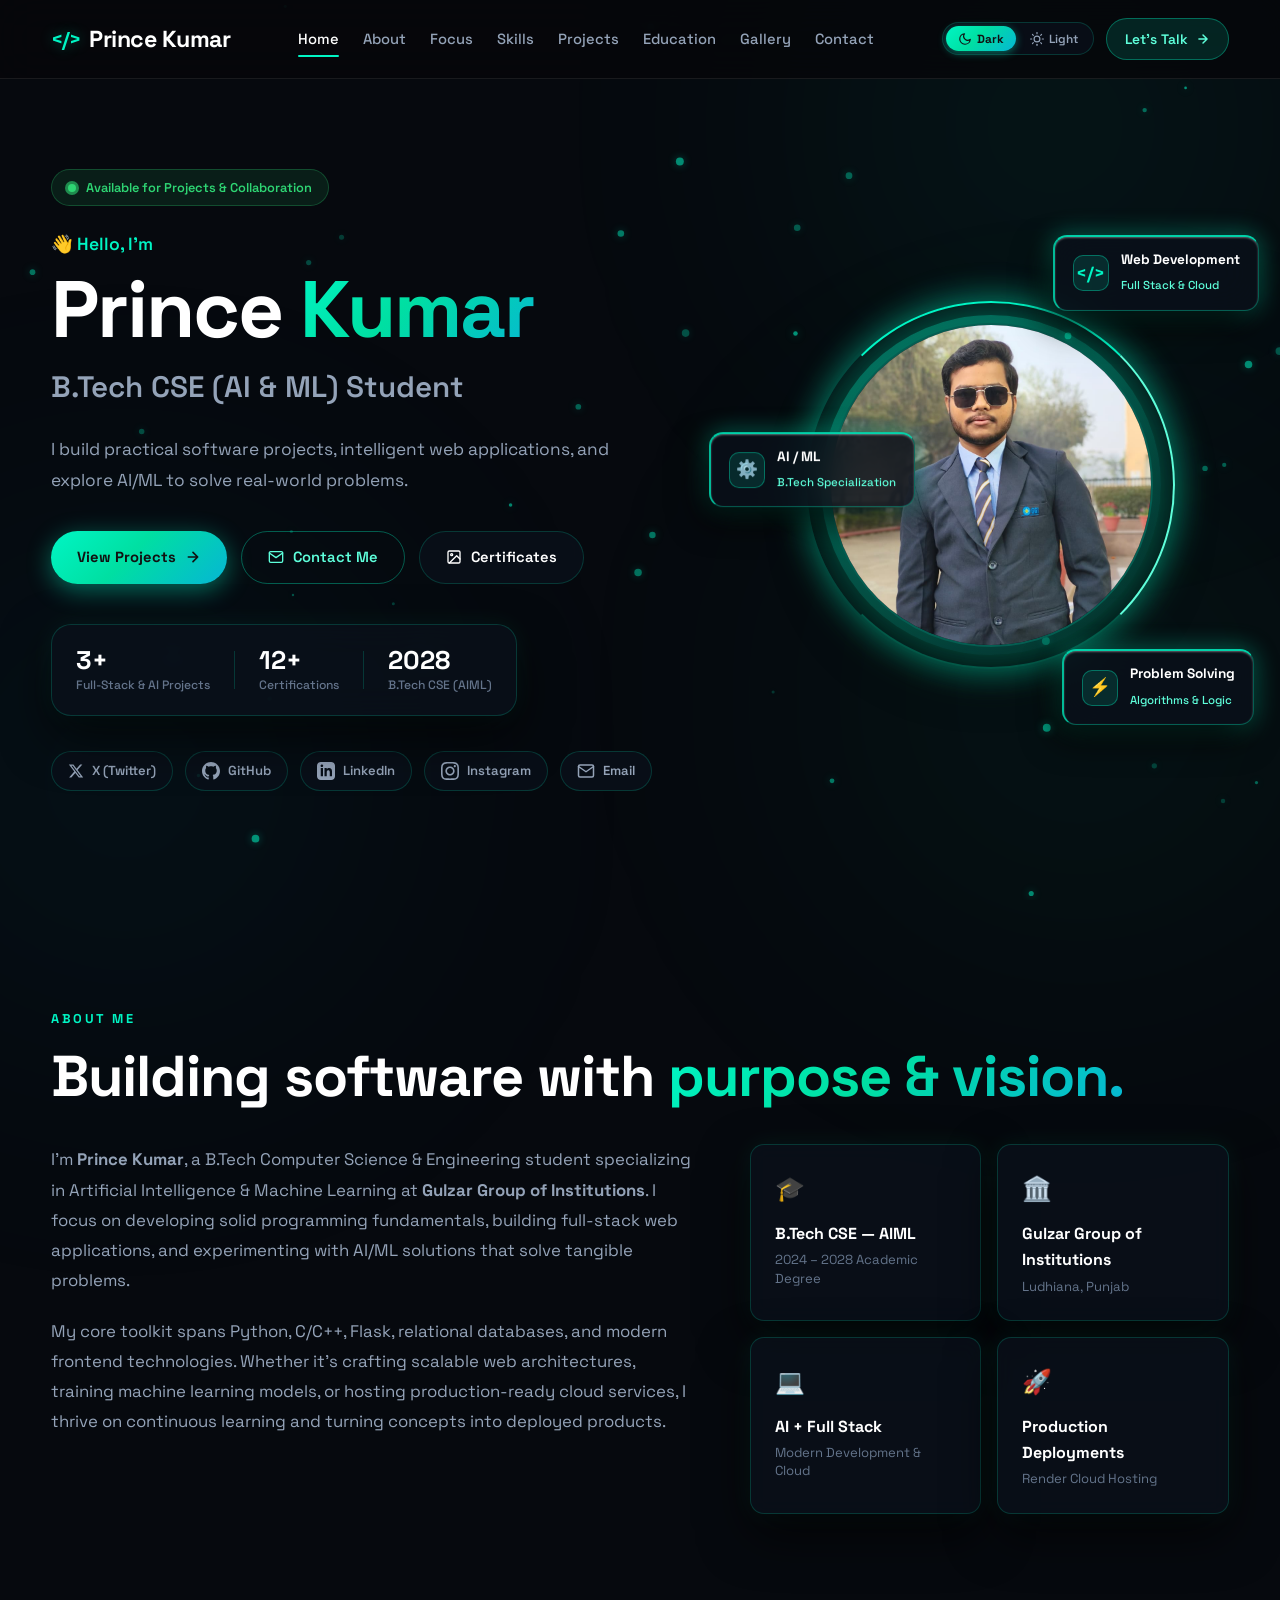
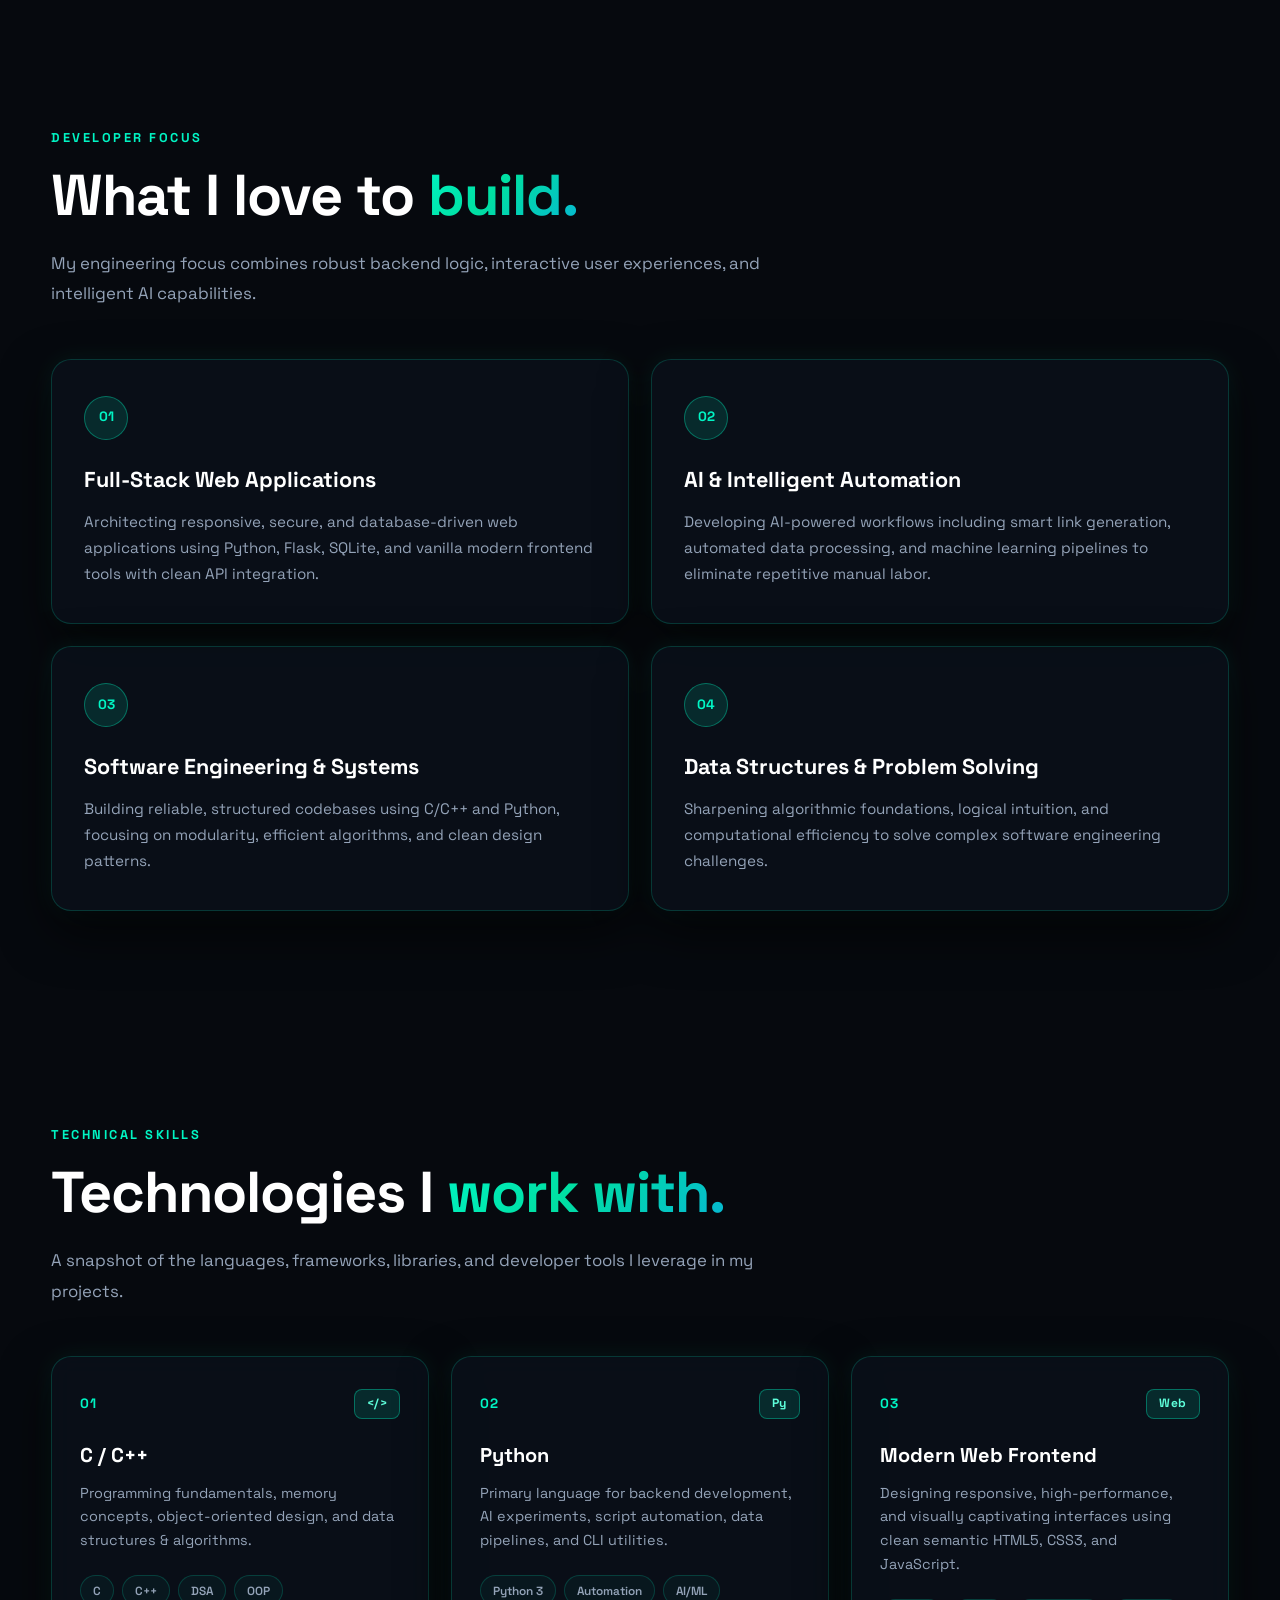
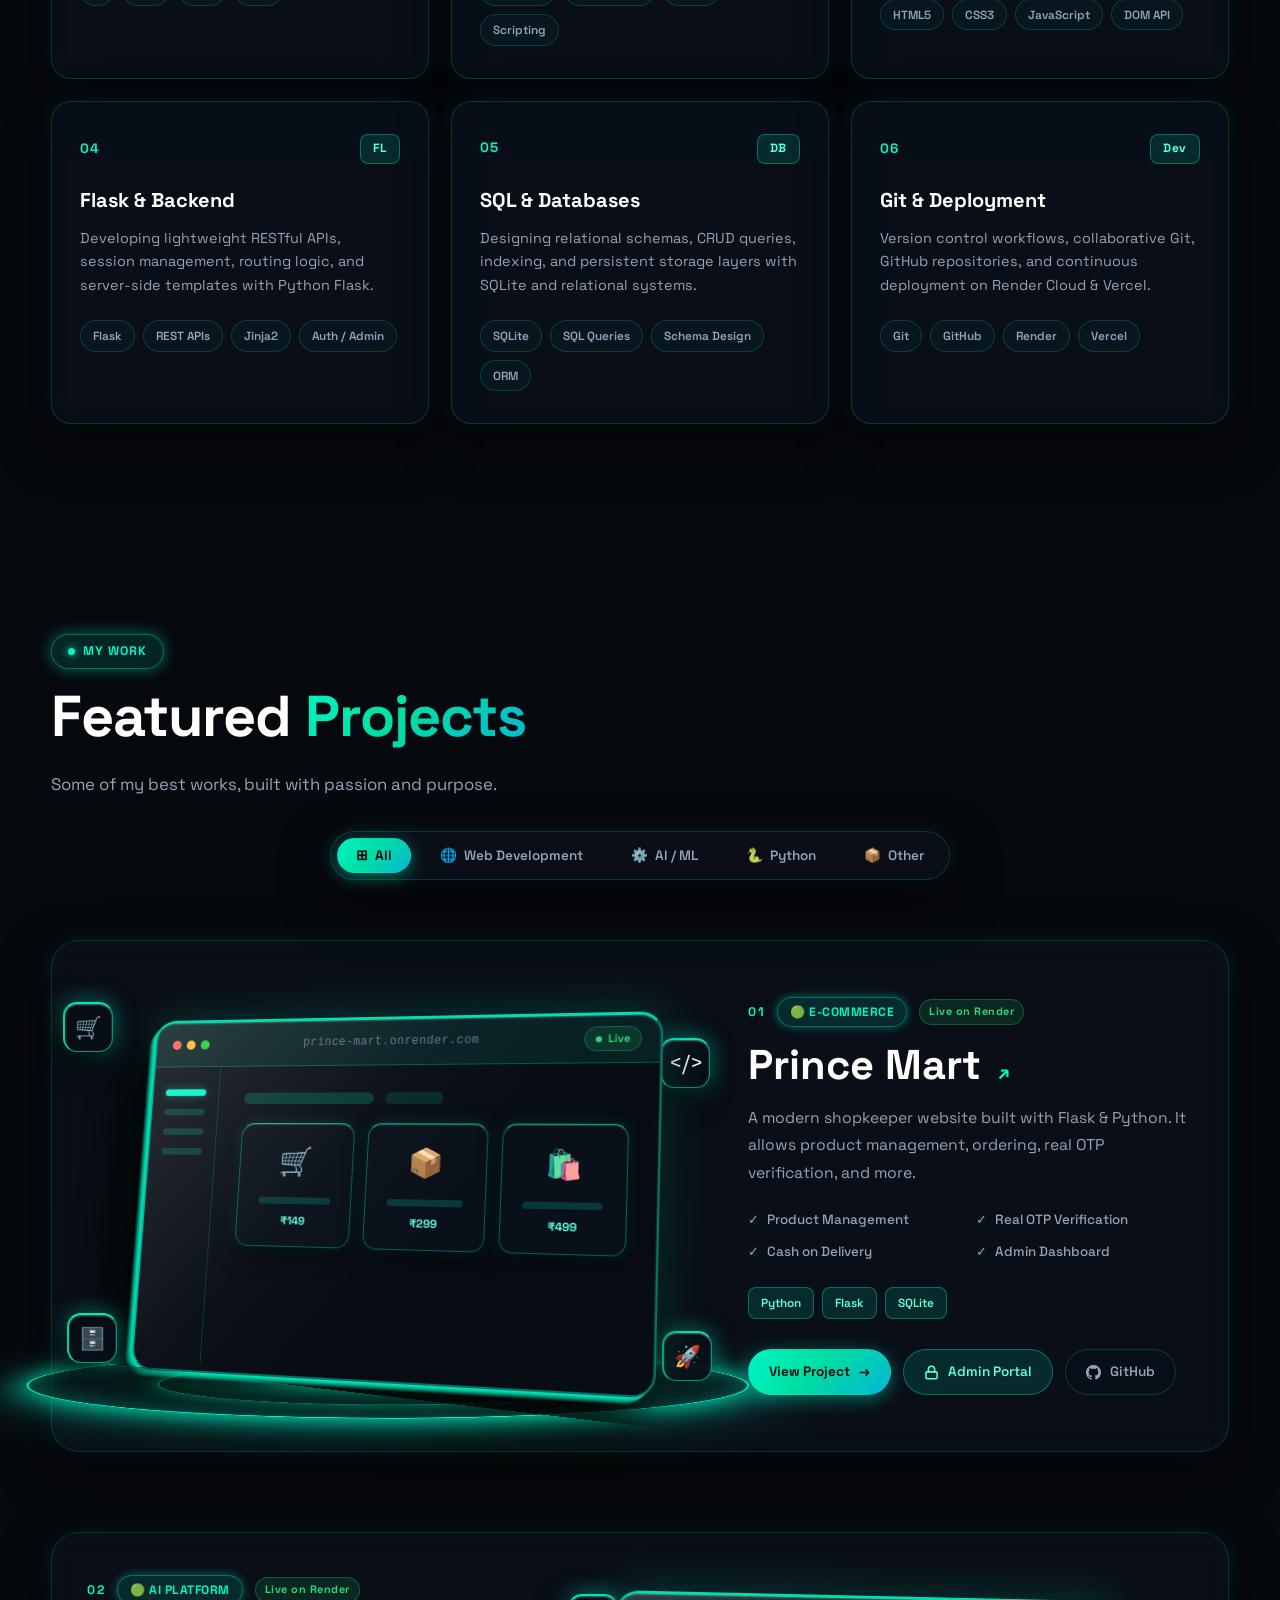
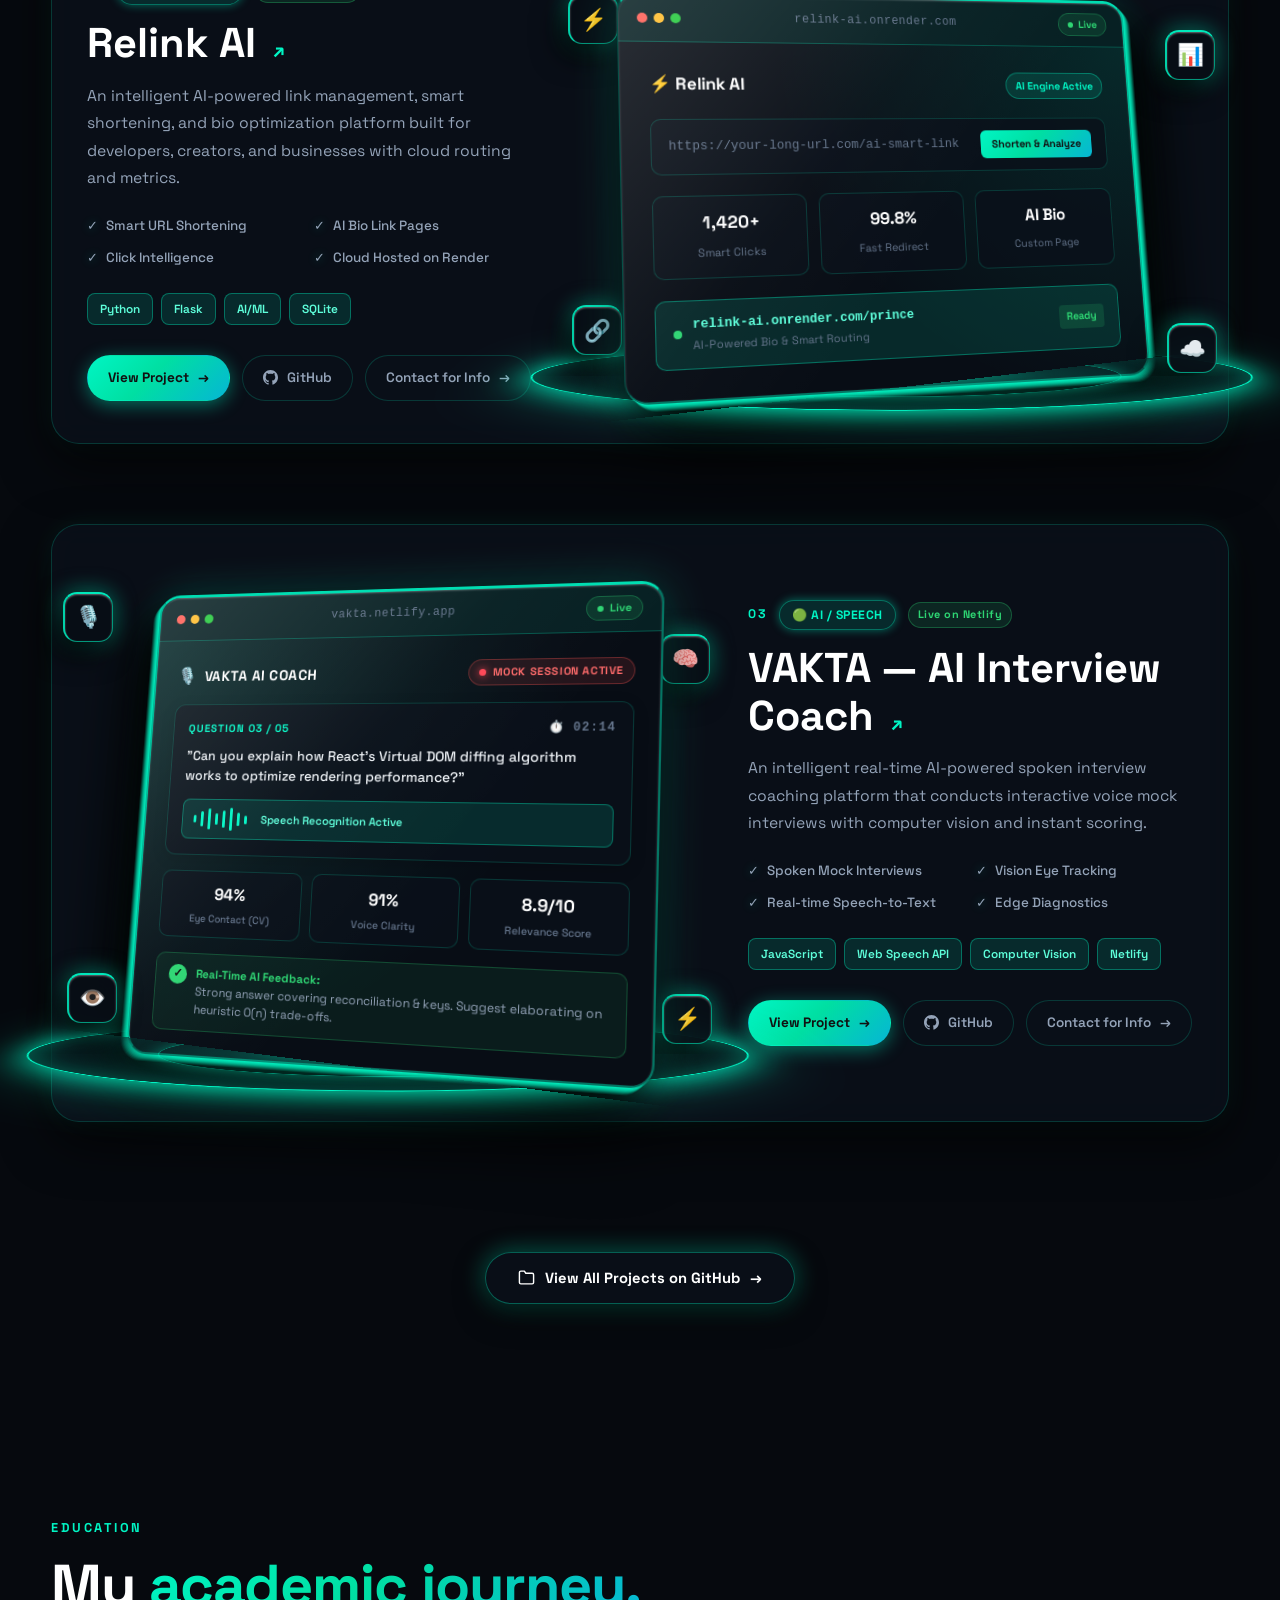
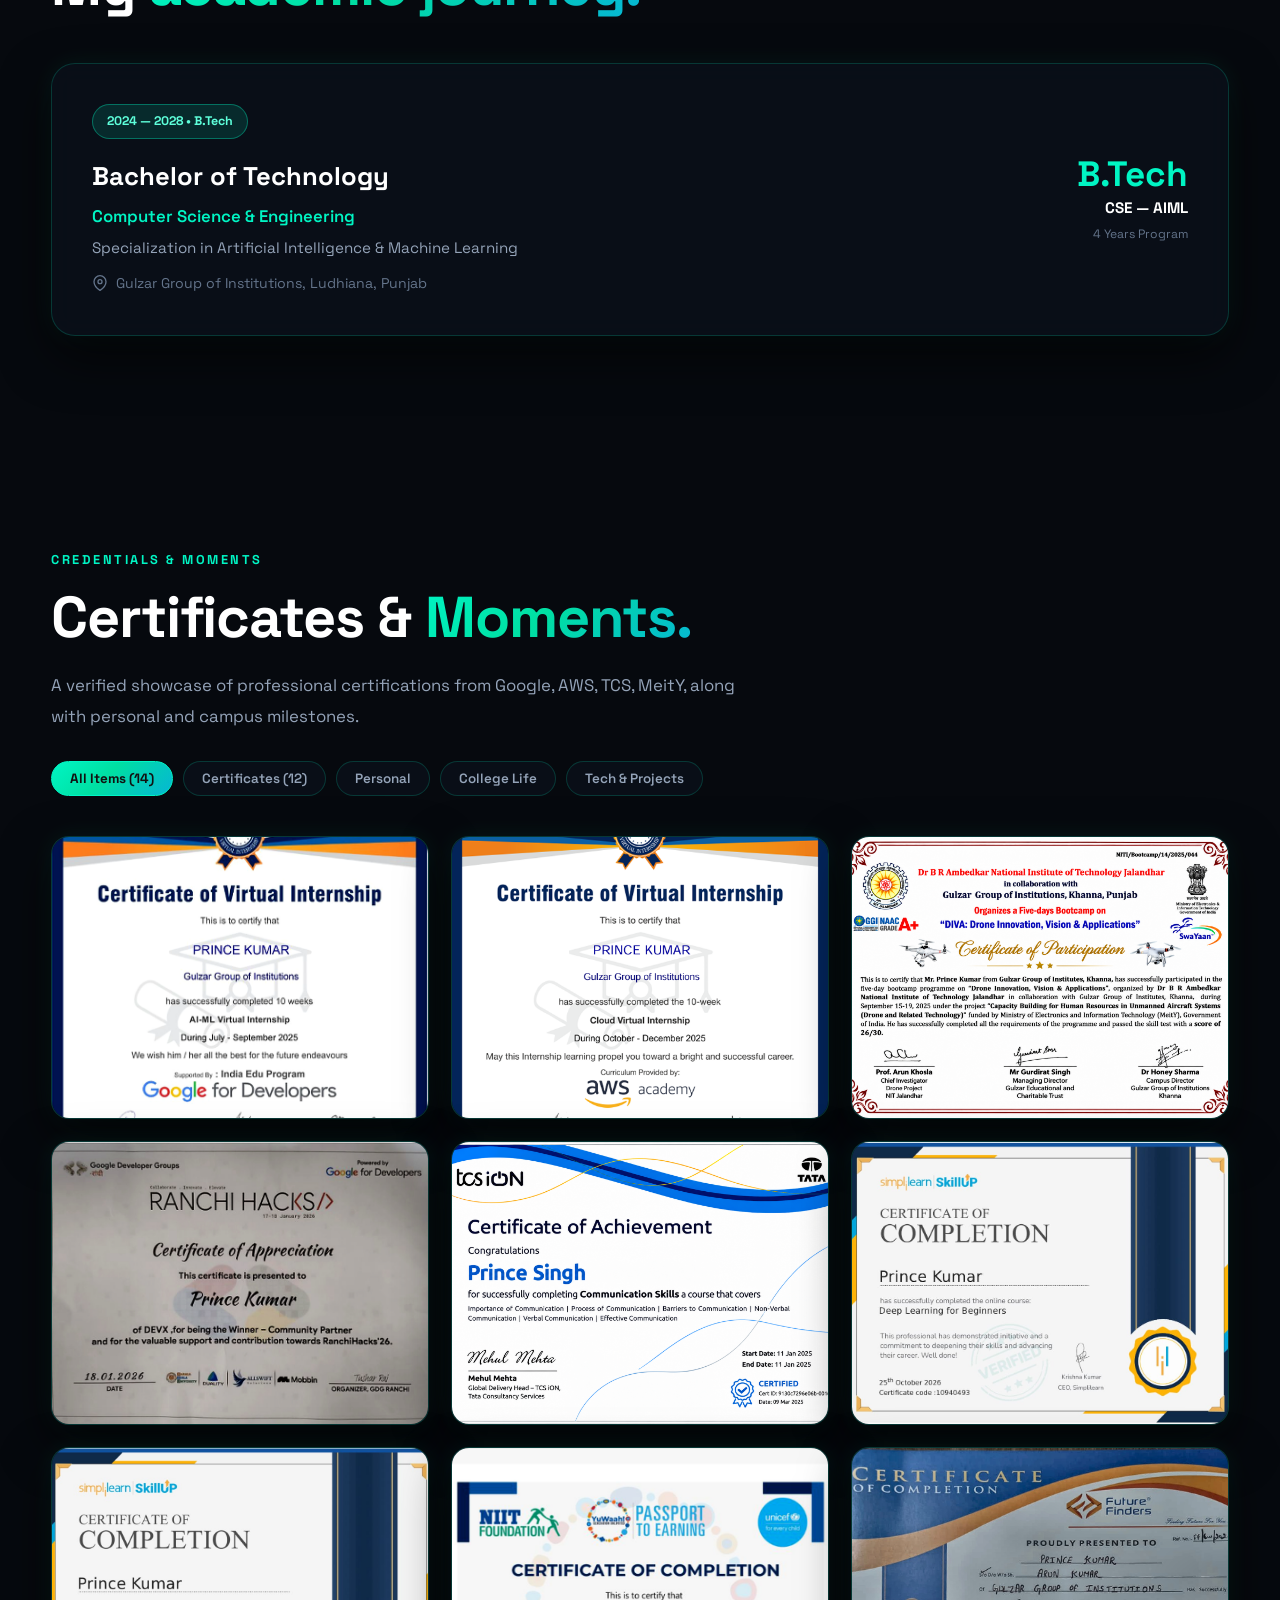
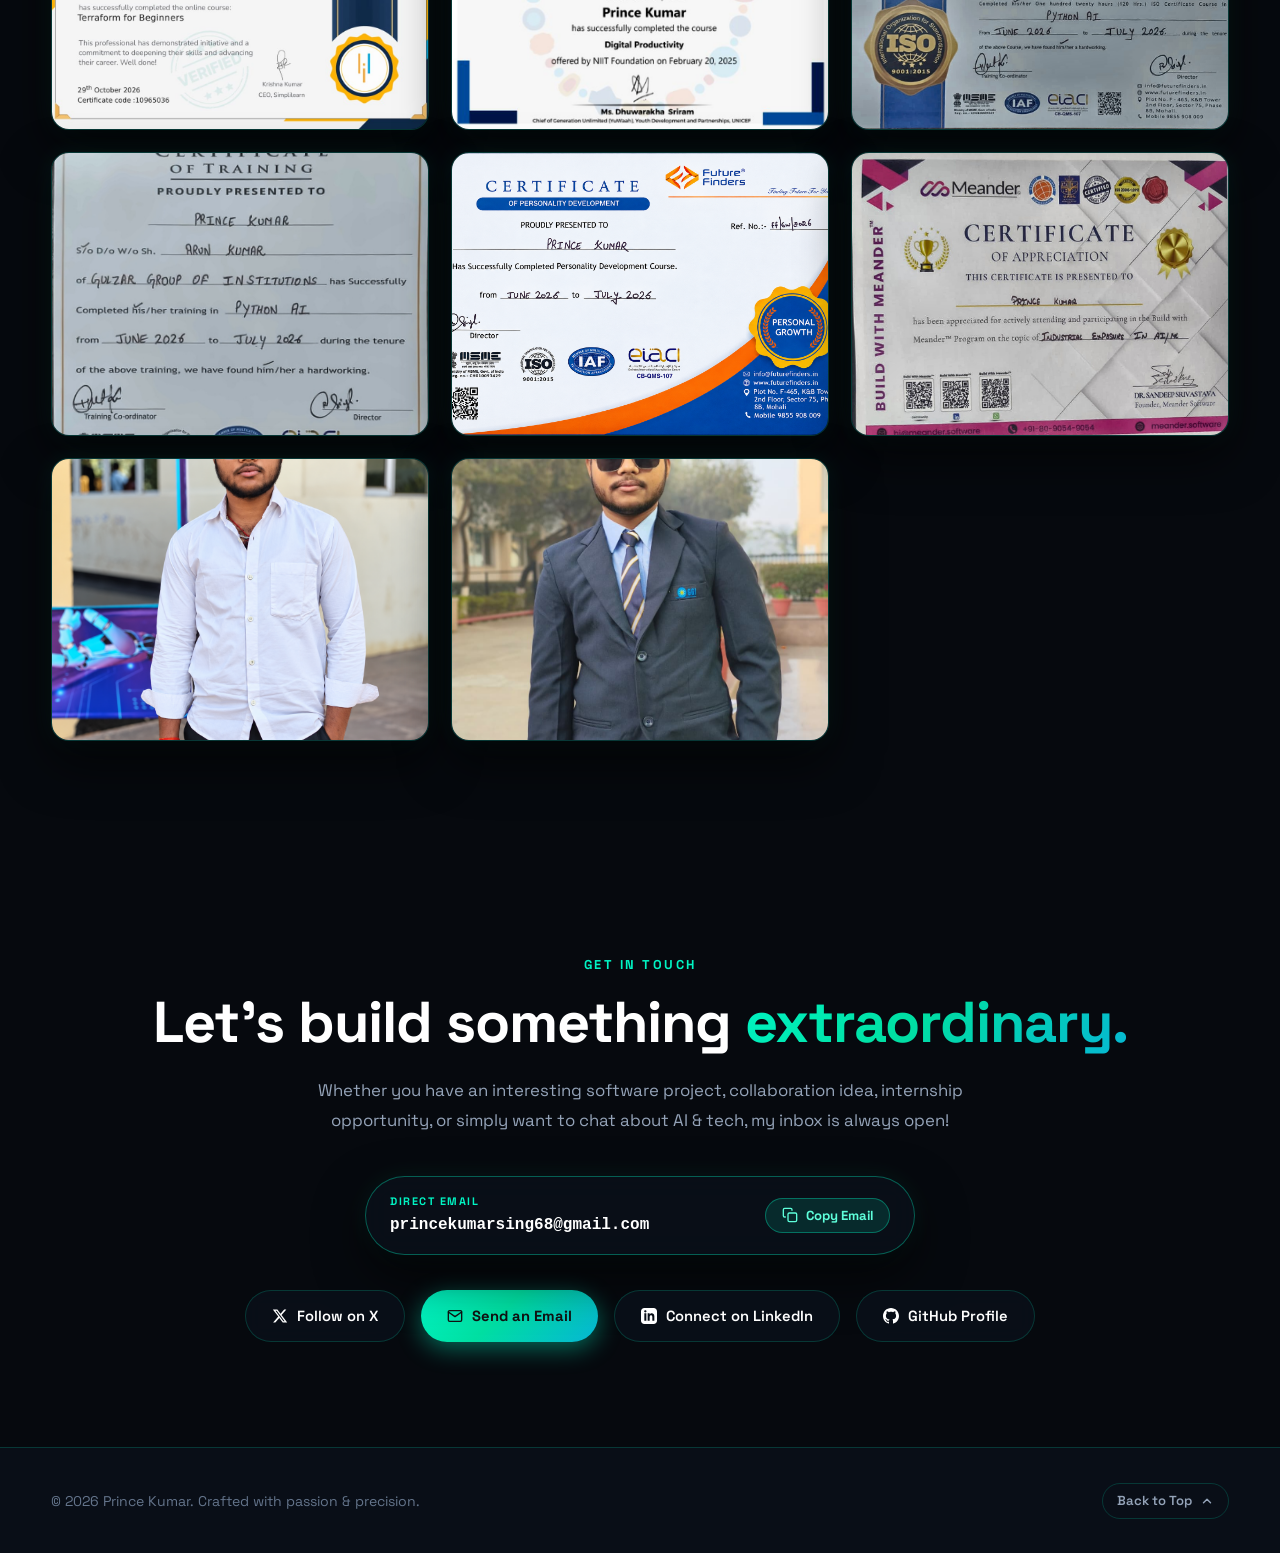
==== commit 8ececee8: "fix: remove orbit ring line crossing over project window mockup" ====
--- a/prince-portfolio/index.html
+++ b/prince-portfolio/index.html
@@ -458,7 +458,6 @@
                     <!-- ================= PROJECT 01: PRINCE MART ================= -->
                     <article class="project-feature" data-category="web python">
                         <div class="project-visual">
-                            <div class="cyber-orbit-ring" aria-hidden="true"></div>
                             <span class="cyber-floating-icon f-icon-1" aria-hidden="true">🛒</span>
                             <span class="cyber-floating-icon f-icon-2" aria-hidden="true">🗄️</span>
                             <span class="cyber-floating-icon f-icon-3" aria-hidden="true">&lt;/&gt;</span>
@@ -580,7 +579,6 @@
                     <!-- ================= PROJECT 02: RELINK AI ================= -->
                     <article class="project-feature reverse" data-category="web aiml python">
                         <div class="project-visual">
-                            <div class="cyber-orbit-ring" aria-hidden="true"></div>
                             <span class="cyber-floating-icon f-icon-1" aria-hidden="true">⚡</span>
                             <span class="cyber-floating-icon f-icon-2" aria-hidden="true">🔗</span>
                             <span class="cyber-floating-icon f-icon-3" aria-hidden="true">📊</span>
@@ -701,7 +699,6 @@
                     <!-- ================= PROJECT 03: VAKTA AI ================= -->
                     <article class="project-feature" data-category="web aiml other">
                         <div class="project-visual">
-                            <div class="cyber-orbit-ring" aria-hidden="true"></div>
                             <span class="cyber-floating-icon f-icon-1" aria-hidden="true">🎙️</span>
                             <span class="cyber-floating-icon f-icon-2" aria-hidden="true">👁️</span>
                             <span class="cyber-floating-icon f-icon-3" aria-hidden="true">🧠</span>
--- a/prince-portfolio/style.css
+++ b/prince-portfolio/style.css
@@ -138,25 +138,61 @@
     color: #ffffff !important;
 }
 
-:root[data-theme="light"] .cyber-orbit-ring,
-body.light-theme .cyber-orbit-ring {
-    border-color: rgba(56, 189, 248, 0.45);
-    box-shadow: 0 0 20px rgba(56, 189, 248, 0.25);
-    opacity: 0.6;
-}
 
 :root[data-theme="light"] .cyber-floating-icon,
 body.light-theme .cyber-floating-icon {
-    background: rgba(255, 255, 255, 0.92);
-    border-color: rgba(147, 197, 253, 0.6);
-    box-shadow: 0 8px 20px rgba(186, 230, 253, 0.4);
+    background: rgba(255, 255, 255, 0.94);
+    border-color: rgba(14, 165, 233, 0.4);
+    border-top-color: rgba(14, 165, 233, 0.8);
+    border-left-color: rgba(14, 165, 233, 0.7);
+    box-shadow: -6px 10px 25px rgba(14, 165, 233, 0.25), 0 0 15px rgba(14, 165, 233, 0.2);
 }
 
 :root[data-theme="light"] .cyber-pedestal-platform,
 body.light-theme .cyber-pedestal-platform {
-    background: radial-gradient(ellipse at center, rgba(224, 242, 254, 0.85) 0%, transparent 72%);
-    border-color: rgba(147, 197, 253, 0.5);
-    box-shadow: 0 0 25px rgba(186, 230, 253, 0.5);
+    background: radial-gradient(ellipse at center, rgba(14, 165, 233, 0.2) 0%, rgba(14, 165, 233, 0.05) 45%, transparent 75%);
+    border-color: #0284c7;
+    box-shadow: 0 0 35px rgba(14, 165, 233, 0.4), inset 0 0 20px rgba(14, 165, 233, 0.25);
+}
+
+:root[data-theme="light"] .cyber-pedestal-platform::before,
+body.light-theme .cyber-pedestal-platform::before {
+    border-color: rgba(14, 165, 233, 0.4);
+    box-shadow: 0 0 15px rgba(14, 165, 233, 0.25);
+}
+
+:root[data-theme="light"] .project-window,
+body.light-theme .project-window {
+    border-color: rgba(14, 165, 233, 0.4);
+    border-top-color: rgba(14, 165, 233, 0.85);
+    border-left-color: rgba(14, 165, 233, 0.7);
+    box-shadow:
+        -1px 1px 0px rgba(14, 165, 233, 0.4),
+        -2px 2px 0px rgba(14, 165, 233, 0.3),
+        -3px 3px 0px rgba(14, 165, 233, 0.25),
+        -4px 4px 0px rgba(14, 165, 233, 0.2),
+        -5px 5px 0px rgba(14, 165, 233, 0.15),
+        -12px 18px 35px rgba(14, 165, 233, 0.18),
+        -20px 30px 60px rgba(0, 0, 0, 0.12),
+        0 0 30px rgba(14, 165, 233, 0.2),
+        inset 0 1px 2px rgba(255, 255, 255, 0.6);
+}
+
+:root[data-theme="light"] .project-feature.reverse .project-window,
+body.light-theme .project-feature.reverse .project-window {
+    border-color: rgba(14, 165, 233, 0.4);
+    border-top-color: rgba(14, 165, 233, 0.85);
+    border-right-color: rgba(14, 165, 233, 0.7);
+    box-shadow:
+        1px 1px 0px rgba(14, 165, 233, 0.4),
+        2px 2px 0px rgba(14, 165, 233, 0.3),
+        3px 3px 0px rgba(14, 165, 233, 0.25),
+        4px 4px 0px rgba(14, 165, 233, 0.2),
+        5px 5px 0px rgba(14, 165, 233, 0.15),
+        12px 18px 35px rgba(14, 165, 233, 0.18),
+        20px 30px 60px rgba(0, 0, 0, 0.12),
+        0 0 30px rgba(14, 165, 233, 0.2),
+        inset 0 1px 2px rgba(255, 255, 255, 0.6);
 }
 
 :root[data-theme="light"] .check-icon,
@@ -804,12 +840,27 @@
     padding: 12px 18px;
     background: var(--bg-card);
     border: 1px solid var(--border-gold);
+    border-top: 2px solid rgba(0, 245, 196, 0.85);
+    border-left: 2px solid rgba(0, 245, 196, 0.75);
     border-radius: var(--radius-md);
-    box-shadow: 0 12px 30px rgba(0, 0, 0, 0.65), 0 0 20px var(--gold-glow);
+    box-shadow:
+        -8px 14px 32px rgba(0, 0, 0, 0.8),
+        0 0 24px var(--gold-glow),
+        inset 0 1px 2px rgba(255, 255, 255, 0.35);
     backdrop-filter: blur(18px);
     -webkit-backdrop-filter: blur(18px);
     z-index: 4;
-    transition: transform 0.3s ease, border-color 0.3s ease, box-shadow 0.3s ease;
+    transform-style: preserve-3d;
+    transition: transform 0.35s cubic-bezier(0.16, 1, 0.3, 1), border-color 0.3s ease, box-shadow 0.3s ease;
+}
+
+.floating-card:hover {
+    transform: scale3d(1.08, 1.08, 1.08) translateY(-4px) !important;
+    border-color: var(--gold);
+    box-shadow:
+        -10px 18px 40px rgba(0, 0, 0, 0.9),
+        0 0 35px var(--gold),
+        inset 0 1px 2px rgba(255, 255, 255, 0.5);
 }
 
 .floating-card:hover {
@@ -1168,88 +1219,151 @@
     color: #ffffff !important;
 }
 
-/* CYBER VISUAL CONTAINER & NEON ORBITS */
+/* CYBER VISUAL CONTAINER & 3D ISOMETRIC NEON STAGE */
 .project-visual {
     position: relative;
     display: flex;
     align-items: center;
     justify-content: center;
-    min-height: 380px;
+    min-height: 440px;
+    perspective: 1200px;
+    transform-style: preserve-3d;
+    padding: 20px 10px;
 }
 
 .cyber-orbit-ring {
-    position: absolute;
-    top: 50%;
-    left: 50%;
-    width: 108%;
-    height: 95px;
-    transform: translate(-50%, -50%) rotate(-12deg);
-    border: 2px solid var(--gold);
-    border-radius: 50%;
-    box-shadow: 0 0 35px var(--gold-glow), inset 0 0 20px var(--gold-glow);
-    pointer-events: none;
-    z-index: 2;
-    opacity: 0.85;
-    animation: cyberOrbitPulse 4s ease-in-out infinite alternate;
-}
-
-@keyframes cyberOrbitPulse {
-    0% { transform: translate(-50%, -50%) rotate(-12deg) scale(0.97); opacity: 0.7; }
-    100% { transform: translate(-50%, -50%) rotate(-12deg) scale(1.03); opacity: 1; }
-}
-
-/* FLOATING 3D TECH ICONS */
+    display: none !important;
+}
+
+/* 3D FLOATING TECH TILES / ICONS */
 .cyber-floating-icon {
     position: absolute;
-    width: 44px;
-    height: 44px;
+    width: 50px;
+    height: 50px;
     display: flex;
     align-items: center;
     justify-content: center;
-    border-radius: 12px;
-    background: var(--bg-card);
-    border: 1px solid var(--border-gold);
-    box-shadow: 0 8px 24px rgba(0, 0, 0, 0.6), 0 0 16px var(--gold-glow);
-    font-size: 1.25rem;
-    z-index: 3;
-    backdrop-filter: blur(12px);
-    transition: transform 0.3s ease;
+    border-radius: 14px;
+    background: rgba(8, 14, 22, 0.90);
+    border: 1.5px solid rgba(0, 245, 196, 0.6);
+    border-top: 2px solid rgba(0, 245, 196, 0.95);
+    border-left: 2px solid rgba(0, 245, 196, 0.85);
+    box-shadow:
+        -8px 12px 28px rgba(0, 0, 0, 0.88),
+        0 0 22px rgba(0, 245, 196, 0.5),
+        inset 0 1px 2px rgba(255, 255, 255, 0.4);
+    font-size: 1.35rem;
+    z-index: 6;
+    backdrop-filter: blur(14px);
+    transform-style: preserve-3d;
+    cursor: pointer;
+    transition: transform 0.35s cubic-bezier(0.16, 1, 0.3, 1), box-shadow 0.35s ease, border-color 0.35s ease;
 }
 
 .cyber-floating-icon:hover {
-    transform: scale(1.15) rotate(5deg);
+    transform: scale3d(1.22, 1.22, 1.22) translateZ(50px) rotate(6deg) !important;
     border-color: var(--gold);
-}
-
-.f-icon-1 { top: 8%; left: -20px; animation: floatIcon1 4s ease-in-out infinite alternate; }
-.f-icon-2 { bottom: 15%; left: -16px; animation: floatIcon2 4.6s ease-in-out infinite alternate 0.4s; }
-.f-icon-3 { top: 16%; right: -18px; animation: floatIcon3 4.2s ease-in-out infinite alternate 0.8s; }
-.f-icon-4 { bottom: 10%; right: -20px; animation: floatIcon4 5s ease-in-out infinite alternate 1.2s; }
-
-@keyframes floatIcon1 { 0% { transform: translateY(0); } 100% { transform: translateY(-9px) rotate(-3deg); } }
-@keyframes floatIcon2 { 0% { transform: translateY(0); } 100% { transform: translateY(8px) rotate(3deg); } }
-@keyframes floatIcon3 { 0% { transform: translateY(0); } 100% { transform: translateY(-10px) rotate(4deg); } }
-@keyframes floatIcon4 { 0% { transform: translateY(0); } 100% { transform: translateY(9px) rotate(-4deg); } }
-
-/* CYBER PEDESTAL PLATFORM */
+    box-shadow:
+        -10px 16px 35px rgba(0, 0, 0, 0.95),
+        0 0 35px var(--gold),
+        inset 0 1px 3px rgba(255, 255, 255, 0.6);
+}
+
+.f-icon-1 {
+    top: 6%;
+    left: -24px;
+    animation: float3DIcon1 4.5s ease-in-out infinite alternate;
+}
+.f-icon-2 {
+    bottom: 12%;
+    left: -20px;
+    animation: float3DIcon2 5s ease-in-out infinite alternate 0.5s;
+}
+.f-icon-3 {
+    top: 14%;
+    right: -22px;
+    animation: float3DIcon3 4.2s ease-in-out infinite alternate 0.8s;
+}
+.f-icon-4 {
+    bottom: 8%;
+    right: -24px;
+    animation: float3DIcon4 5.2s ease-in-out infinite alternate 1.2s;
+}
+
+@keyframes float3DIcon1 {
+    0% { transform: perspective(600px) rotateY(-18deg) rotateX(10deg) translateZ(20px) translateY(0); }
+    100% { transform: perspective(600px) rotateY(-24deg) rotateX(15deg) translateZ(45px) translateY(-14px); }
+}
+@keyframes float3DIcon2 {
+    0% { transform: perspective(600px) rotateY(-15deg) rotateX(-8deg) translateZ(30px) translateY(0); }
+    100% { transform: perspective(600px) rotateY(-10deg) rotateX(-4deg) translateZ(15px) translateY(12px); }
+}
+@keyframes float3DIcon3 {
+    0% { transform: perspective(600px) rotateY(18deg) rotateX(10deg) translateZ(25px) translateY(0); }
+    100% { transform: perspective(600px) rotateY(24deg) rotateX(16deg) translateZ(50px) translateY(-14px); }
+}
+@keyframes float3DIcon4 {
+    0% { transform: perspective(600px) rotateY(16deg) rotateX(-10deg) translateZ(18px) translateY(0); }
+    100% { transform: perspective(600px) rotateY(10deg) rotateX(-5deg) translateZ(38px) translateY(12px); }
+}
+
+/* 3D CYBER PEDESTAL STAGE PLATFORM */
 .cyber-pedestal-platform {
     position: absolute;
-    bottom: -28px;
-    left: 4%;
-    width: 92%;
-    height: 45px;
+    bottom: -45px;
+    left: 50%;
+    transform: translateX(-50%) rotateX(74deg);
+    width: 120%;
+    height: 155px;
     border-radius: 50%;
-    background: radial-gradient(ellipse at center, var(--gold-soft) 0%, transparent 72%);
-    border: 1.5px solid var(--border-gold);
-    box-shadow: 0 0 35px var(--gold-glow), inset 0 0 20px var(--gold-soft);
+    background: radial-gradient(ellipse at center, rgba(0, 245, 196, 0.35) 0%, rgba(0, 245, 196, 0.12) 42%, rgba(6, 12, 18, 0.8) 70%, transparent 85%);
+    border: 2px solid var(--gold);
+    box-shadow:
+        0 0 45px var(--gold),
+        0 0 90px rgba(0, 245, 196, 0.5),
+        inset 0 0 40px var(--gold-glow);
     pointer-events: none;
     z-index: 0;
-    animation: pedestalPulse 3.5s ease-in-out infinite alternate;
-}
-
-@keyframes pedestalPulse {
-    0% { transform: scaleX(0.96); opacity: 0.6; }
-    100% { transform: scaleX(1.04); opacity: 1; }
+    animation: pedestal3DPulse 4s ease-in-out infinite alternate;
+}
+
+.cyber-pedestal-platform::before {
+    content: '';
+    position: absolute;
+    top: 18%;
+    left: 18%;
+    right: 18%;
+    bottom: 18%;
+    border-radius: 50%;
+    border: 1.5px solid rgba(0, 245, 196, 0.55);
+    box-shadow: 0 0 25px var(--gold-glow);
+}
+
+.cyber-pedestal-platform::after {
+    content: '';
+    position: absolute;
+    top: 32%;
+    left: 28%;
+    right: 28%;
+    bottom: 32%;
+    border-radius: 50%;
+    background: radial-gradient(ellipse, rgba(0, 245, 196, 0.6) 0%, transparent 70%);
+    filter: blur(10px);
+}
+
+@keyframes pedestal3DPulse {
+    0% {
+        transform: translateX(-50%) rotateX(74deg) scale(0.97);
+        opacity: 0.75;
+    }
+    100% {
+        transform: translateX(-50%) rotateX(74deg) scale(1.03);
+        opacity: 1;
+        box-shadow:
+            0 0 55px var(--gold),
+            0 0 110px rgba(0, 245, 196, 0.65),
+            inset 0 0 50px var(--gold);
+    }
 }
 
 /* PROJECT CHECKLIST */
@@ -1385,16 +1499,96 @@
     order: 1;
 }
 
-/* PROJECT WINDOW MOCKUPS */
+/* 3D PROJECT WINDOW / TABLET MOCKUP */
 .project-window {
+    position: relative;
     background: var(--window-bg);
-    border: 1px solid var(--window-border);
-    border-radius: 18px;
+    border: 2px solid rgba(0, 245, 196, 0.45);
+    border-top: 3.5px solid rgba(0, 245, 196, 0.9);
+    border-left: 2.5px solid rgba(0, 245, 196, 0.75);
+    border-radius: 22px;
     overflow: hidden;
-    box-shadow: 0 15px 45px rgba(0, 0, 0, 0.15);
-    min-height: 360px;
+    min-height: 370px;
+    width: 100%;
+    max-width: 530px;
     display: flex;
     flex-direction: column;
+    transform: rotateY(-14deg) rotateX(8deg) rotateZ(1deg);
+    transform-style: preserve-3d;
+    box-shadow:
+        -1px 1px 0px rgba(0, 245, 196, 0.5),
+        -2px 2px 0px rgba(0, 245, 196, 0.4),
+        -3px 3px 0px rgba(0, 245, 196, 0.35),
+        -4px 4px 0px rgba(0, 245, 196, 0.3),
+        -5px 5px 0px rgba(0, 245, 196, 0.25),
+        -6px 6px 0px rgba(0, 245, 196, 0.2),
+        -7px 7px 0px rgba(0, 245, 196, 0.15),
+        -14px 22px 35px rgba(0, 0, 0, 0.75),
+        -25px 38px 70px rgba(0, 0, 0, 0.9),
+        0 0 45px rgba(0, 245, 196, 0.25),
+        inset 0 1px 2px rgba(255, 255, 255, 0.3);
+    transition: transform 0.45s cubic-bezier(0.16, 1, 0.3, 1), box-shadow 0.45s ease;
+    z-index: 2;
+}
+
+/* Glass Specular Glare Reflection across tablet screen */
+.project-window::before {
+    content: '';
+    position: absolute;
+    top: 0;
+    left: 0;
+    right: 0;
+    bottom: 0;
+    background: linear-gradient(130deg, rgba(255, 255, 255, 0.14) 0%, rgba(255, 255, 255, 0.02) 40%, transparent 60%);
+    pointer-events: none;
+    z-index: 8;
+    border-radius: inherit;
+}
+
+/* Reverse Project Layout: angles opposite way toward the center */
+.project-feature.reverse .project-window {
+    transform: rotateY(14deg) rotateX(8deg) rotateZ(-1deg);
+    border-top: 3.5px solid rgba(0, 245, 196, 0.9);
+    border-right: 2.5px solid rgba(0, 245, 196, 0.75);
+    border-left: 1.5px solid rgba(0, 245, 196, 0.3);
+    box-shadow:
+        1px 1px 0px rgba(0, 245, 196, 0.5),
+        2px 2px 0px rgba(0, 245, 196, 0.4),
+        3px 3px 0px rgba(0, 245, 196, 0.35),
+        4px 4px 0px rgba(0, 245, 196, 0.3),
+        5px 5px 0px rgba(0, 245, 196, 0.25),
+        6px 6px 0px rgba(0, 245, 196, 0.2),
+        7px 7px 0px rgba(0, 245, 196, 0.15),
+        14px 22px 35px rgba(0, 0, 0, 0.75),
+        25px 38px 70px rgba(0, 0, 0, 0.9),
+        0 0 45px rgba(0, 245, 196, 0.25),
+        inset 0 1px 2px rgba(255, 255, 255, 0.3);
+}
+
+.project-visual:hover .project-window {
+    transform: rotateY(-6deg) rotateX(4deg) scale3d(1.03, 1.03, 1.03) translateY(-8px);
+    box-shadow:
+        -1px 1px 0px rgba(0, 245, 196, 0.6),
+        -3px 3px 0px rgba(0, 245, 196, 0.5),
+        -5px 5px 0px rgba(0, 245, 196, 0.4),
+        -7px 7px 0px rgba(0, 245, 196, 0.3),
+        -9px 9px 0px rgba(0, 245, 196, 0.2),
+        -18px 28px 45px rgba(0, 0, 0, 0.8),
+        -32px 48px 90px rgba(0, 0, 0, 0.95),
+        0 0 65px rgba(0, 245, 196, 0.45);
+}
+
+.project-feature.reverse .project-visual:hover .project-window {
+    transform: rotateY(6deg) rotateX(4deg) scale3d(1.03, 1.03, 1.03) translateY(-8px);
+    box-shadow:
+        1px 1px 0px rgba(0, 245, 196, 0.6),
+        3px 3px 0px rgba(0, 245, 196, 0.5),
+        5px 5px 0px rgba(0, 245, 196, 0.4),
+        7px 7px 0px rgba(0, 245, 196, 0.3),
+        9px 9px 0px rgba(0, 245, 196, 0.2),
+        18px 28px 45px rgba(0, 0, 0, 0.8),
+        32px 48px 90px rgba(0, 0, 0, 0.95),
+        0 0 65px rgba(0, 245, 196, 0.45);
 }
 
 .window-header {
@@ -1511,15 +1705,29 @@
 }
 
 .mock-product {
-    padding: 14px;
-    border: 1px solid var(--border);
-    border-radius: 12px;
-    background: var(--bg-card);
+    padding: 16px 12px;
+    border: 1px solid rgba(0, 245, 196, 0.35);
+    border-top: 1.5px solid rgba(0, 245, 196, 0.7);
+    border-radius: 14px;
+    background: rgba(10, 18, 28, 0.82);
     display: flex;
     flex-direction: column;
     align-items: center;
     gap: 8px;
     text-align: center;
+    box-shadow:
+        0 8px 22px rgba(0, 0, 0, 0.6),
+        0 0 15px rgba(0, 245, 196, 0.15),
+        inset 0 1px 1px rgba(255, 255, 255, 0.2);
+    transition: transform 0.3s cubic-bezier(0.16, 1, 0.3, 1), border-color 0.3s ease, box-shadow 0.3s ease;
+}
+
+.mock-product:hover {
+    transform: translateY(-5px) scale(1.05);
+    border-color: var(--gold);
+    box-shadow:
+        0 14px 30px rgba(0, 0, 0, 0.75),
+        0 0 25px var(--gold-glow);
 }
 
 .mock-img-placeholder {
@@ -2623,6 +2831,35 @@
         padding: 9px 13px;
         transform: scale(0.9);
     }
+
+    .project-visual {
+        min-height: 360px;
+        perspective: 900px;
+    }
+
+    .project-window,
+    .project-feature.reverse .project-window {
+        transform: rotateY(-6deg) rotateX(4deg) !important;
+        max-width: 100%;
+    }
+
+
+    .cyber-pedestal-platform {
+        width: 105%;
+        height: 110px;
+        bottom: -25px;
+    }
+
+    .cyber-floating-icon {
+        width: 42px;
+        height: 42px;
+        font-size: 1.15rem;
+    }
+
+    .f-icon-1 { left: -10px; }
+    .f-icon-2 { left: -8px; }
+    .f-icon-3 { right: -8px; }
+    .f-icon-4 { right: -10px; }
 }
 
 @media (max-width: 480px) {
